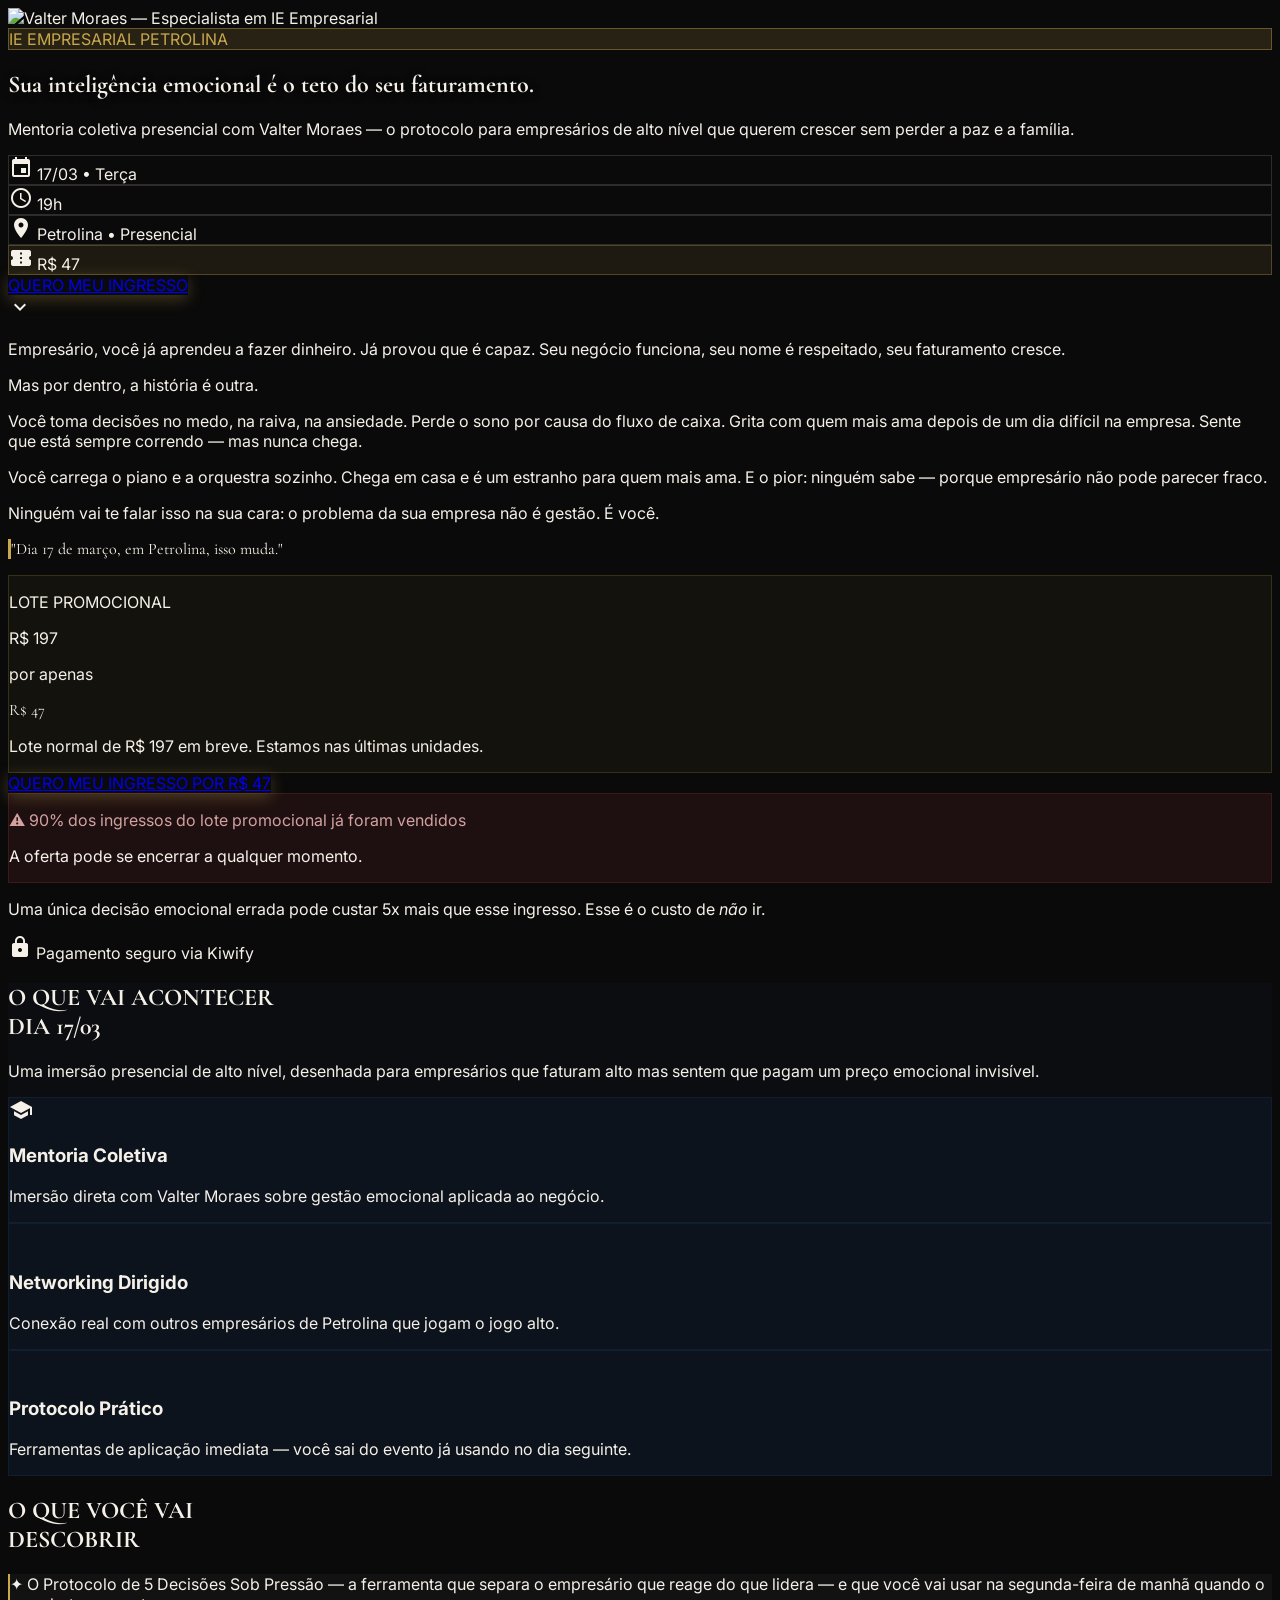
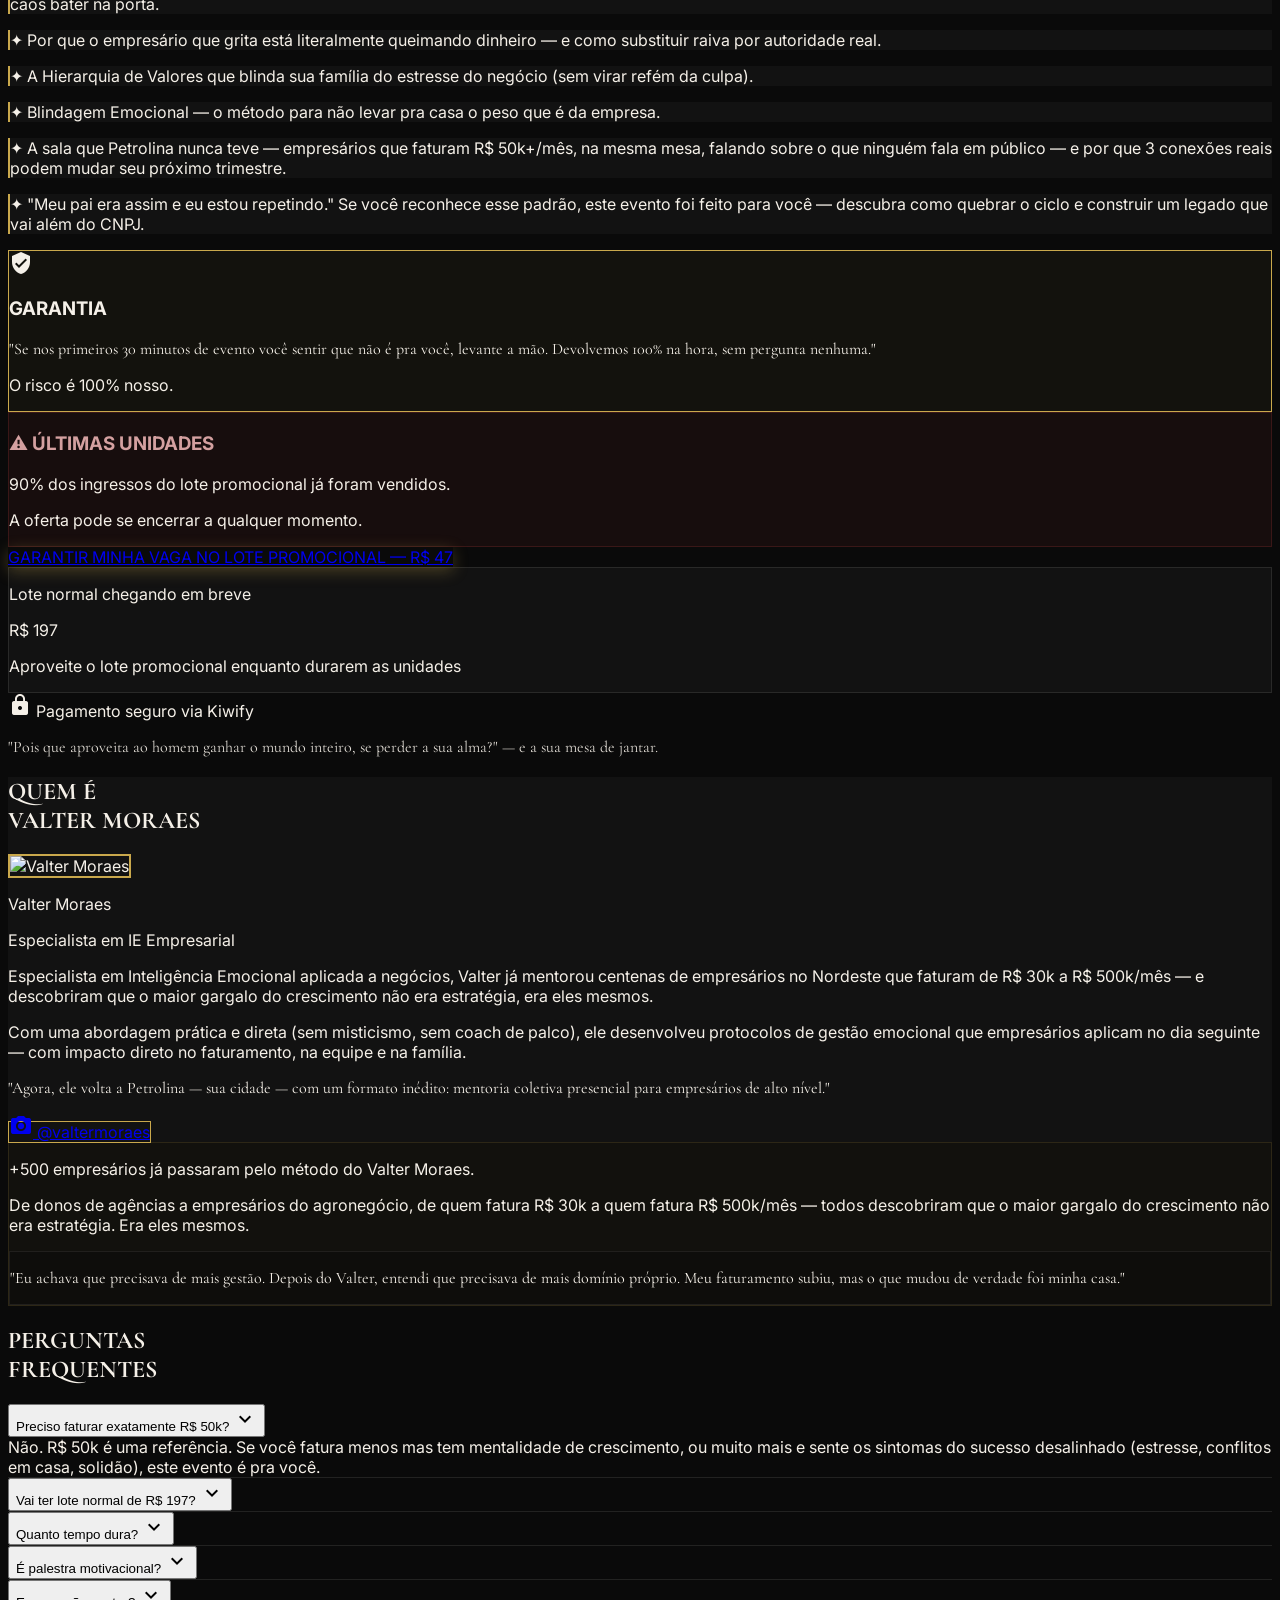
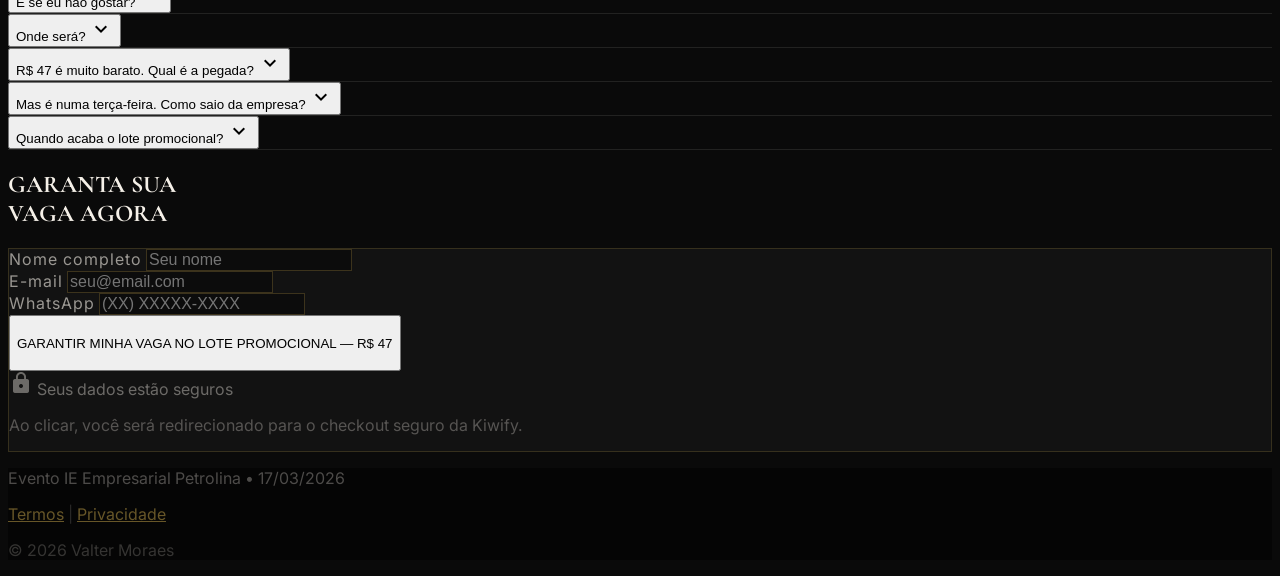
==== index.html @ d47de028 "start1" ====
<!DOCTYPE html>
<html lang="pt-BR" class="scroll-smooth">

<head>
    <meta charset="UTF-8">
    <meta name="viewport" content="width=device-width, initial-scale=1.0">
    <title>IE Empresarial Petrolina | Valter Moraes — 17/03</title>
    <meta name="description"
        content="Sua inteligência emocional é o teto do seu faturamento. Evento presencial para empresários em Petrolina. 17 de março. Apenas R$ 47.">

    <!-- OG Tags -->
    <meta property="og:title" content="IE Empresarial Petrolina | Valter Moraes">
    <meta property="og:description"
        content="Sua inteligência emocional é o teto do seu faturamento. 17/03 em Petrolina. R$ 47.">
    <meta property="og:type" content="website">

    <!-- Preload Fonts -->
    <link rel="preconnect" href="https://fonts.googleapis.com">
    <link rel="preconnect" href="https://fonts.gstatic.com" crossorigin>
    <link
        href="https://fonts.googleapis.com/css2?family=Cormorant+Garamond:ital,wght@0,400;0,600;0,700;1,400;1,500&family=Inter:wght@300;400;500;600;700&display=swap"
        rel="stylesheet">
    <link href="https://fonts.googleapis.com/icon?family=Material+Icons" rel="stylesheet">

    <!-- Tailwind CSS CDN -->
    <script src="https://cdn.tailwindcss.com"></script>
    <script>
        tailwind.config = {
            theme: {
                extend: {
                    colors: {
                        bg: '#0A0A0A',
                        'bg-deep': '#050505',
                        text: '#F5F0E8',
                        gold: '#C9A84C',
                        'gold-dark': '#a68735',
                        blue: '#1A3A5C',
                        red: '#8B2E2E',
                    },
                    fontFamily: {
                        sans: ['Inter', 'sans-serif'],
                        serif: ['Cormorant Garamond', 'serif'],
                    },
                    maxWidth: {
                        'mobile': '420px',
                        'content': '720px',
                    }
                }
            }
        }
    </script>

    <style>
        * {
            box-sizing: border-box;
        }

        body {
            font-family: 'Inter', sans-serif;
            background-color: #0A0A0A;
            color: #F5F0E8;
            -webkit-font-smoothing: antialiased;
        }

        .font-serif {
            font-family: 'Cormorant Garamond', serif;
        }

        /* Hero overlay */
        .hero-overlay {
            background: linear-gradient(to top, #0A0A0A 5%, rgba(10, 10, 10, 0.7) 50%, rgba(10, 10, 10, 0.3) 100%);
        }

        /* Fade-in animation */
        @keyframes fadeInUp {
            from {
                opacity: 0;
                transform: translateY(20px);
            }

            to {
                opacity: 1;
                transform: translateY(0);
            }
        }

        .animate-fade-in-up {
            animation: fadeInUp 0.8s ease-out both;
        }

        .animate-fade-in-up-delay {
            animation: fadeInUp 0.8s ease-out 0.3s both;
        }

        /* Scroll indicator bounce */
        @keyframes gentleBounce {

            0%,
            100% {
                transform: translateY(0) translateX(-50%);
            }

            50% {
                transform: translateY(8px) translateX(-50%);
            }
        }

        .scroll-indicator {
            animation: gentleBounce 2s ease-in-out infinite;
        }

        /* FAQ answer transition */
        .faq-answer {
            max-height: 0;
            overflow: hidden;
            opacity: 0;
            transition: max-height 0.35s ease, opacity 0.25s ease;
        }

        .faq-answer.open {
            opacity: 1;
        }

        /* Intersection Observer fade-in */
        .reveal {
            opacity: 0;
            transform: translateY(16px);
            transition: opacity 0.6s ease, transform 0.6s ease;
        }

        .reveal.visible {
            opacity: 1;
            transform: translateY(0);
        }

        /* Pulse subtle for CTA */
        @keyframes subtlePulse {

            0%,
            100% {
                box-shadow: 0 4px 16px rgba(201, 168, 76, 0.3);
            }

            50% {
                box-shadow: 0 4px 24px rgba(201, 168, 76, 0.5);
            }
        }

        .pulse-cta {
            animation: subtlePulse 2.5s ease-in-out infinite;
        }
    </style>

    <!-- META PIXEL -->
    <script>
      !function(f,b,e,v,n,t,s)
      {if(f.fbq)return;n=f.fbq=function(){n.callMethod?
      n.callMethod.apply(n,arguments):n.queue.push(arguments)};
      if(!f._fbq)f._fbq=n;n.push=n;n.loaded=!0;n.version='2.0';
      n.queue=[];t=b.createElement(e);t.async=!0;
      t.src=v;s=b.getElementsByTagName(e)[0];
      s.parentNode.insertBefore(t,s)}(window, document,'script',
      'https://connect.facebook.net/en_US/fbevents.js');
      fbq('init', '1905842826533412');
      fbq('track', 'PageView');
    </script>
    <noscript>
      <img height="1" width="1" style="display:none" 
           src="https://www.facebook.com/tr?id=1905842826533412&ev=PageView&noscript=1"/>
    </noscript>
</head>

<body class="antialiased">

    <!-- ============================================= -->
    <!-- SEÇÃO 1 — HERO                                -->
    <!-- ============================================= -->
    <section class="relative h-screen min-h-[640px] flex flex-col justify-end overflow-hidden">
        <!-- Background Image -->
        <div class="absolute inset-0 z-0">
            <img src="assets/valter.JPEG"
                alt="Valter Moraes — Especialista em IE Empresarial" class="w-full h-full object-cover object-top"
                loading="eager">
            <div class="absolute inset-0 hero-overlay"></div>
        </div>

        <!-- Content -->
        <div class="relative z-10 px-5 md:px-6 pb-10 max-w-content mx-auto w-full">
            <!-- Event Name Badge -->
            <div class="inline-flex items-center gap-2 mb-4 px-3 py-1.5 rounded-md text-xs font-bold tracking-[0.2em] uppercase animate-fade-in-up"
                style="background: rgba(201, 168, 76, 0.15); border: 1px solid rgba(201, 168, 76, 0.4); color: #C9A84C;">
                IE EMPRESARIAL PETROLINA
            </div>

            <!-- Main Headline -->
            <h1 class="font-serif text-[26px] md:text-[38px] lg:text-[46px] font-bold leading-[1.12] mb-4 text-white animate-fade-in-up"
                style="text-shadow: 0 2px 8px rgba(0,0,0,0.6);">
                Sua inteligência emocional é o teto do seu faturamento.
            </h1>

            <!-- Sub-headline: O que é + promessa -->
            <p class="text-gold/90 font-sans text-[15px] md:text-base leading-relaxed mb-6 animate-fade-in-up max-w-lg">
                Mentoria coletiva presencial com Valter Moraes — o protocolo para empresários de alto nível que querem crescer sem perder a paz e a família.
            </p>

            <!-- Event Details -->
            <div class="flex flex-wrap items-center gap-3 mb-8 animate-fade-in-up-delay">
                <div class="inline-flex items-center gap-1.5 px-3 py-1.5 rounded-lg text-sm text-text/90"
                    style="background: rgba(10, 10, 10, 0.5); border: 1px solid rgba(245, 240, 232, 0.15);">
                    <span class="material-icons text-gold text-[16px]">event</span>
                    17/03 • Terça
                </div>
                <div class="inline-flex items-center gap-1.5 px-3 py-1.5 rounded-lg text-sm text-text/90"
                    style="background: rgba(10, 10, 10, 0.5); border: 1px solid rgba(245, 240, 232, 0.15);">
                    <span class="material-icons text-gold text-[16px]">schedule</span>
                    19h
                </div>
                <div class="inline-flex items-center gap-1.5 px-3 py-1.5 rounded-lg text-sm text-text/90"
                    style="background: rgba(10, 10, 10, 0.5); border: 1px solid rgba(245, 240, 232, 0.15);">
                    <span class="material-icons text-gold text-[16px]">location_on</span>
                    Petrolina • Presencial
                </div>
                <div class="inline-flex items-center gap-1.5 px-3 py-1.5 rounded-lg text-sm font-bold text-gold"
                    style="background: rgba(201, 168, 76, 0.1); border: 1px solid rgba(201, 168, 76, 0.3);">
                    <span class="material-icons text-[16px]">confirmation_number</span>
                    R$ 47
                </div>
            </div>

            <!-- CTA -->
            <a href="#inscricao"
                class="block w-full bg-gold hover:bg-gold-dark text-bg font-bold text-base py-4 rounded-lg text-center transition-all duration-300 shadow-lg animate-fade-in-up-delay"
                style="min-height: 56px; box-shadow: 0 4px 16px rgba(201, 168, 76, 0.3);">
                QUERO MEU INGRESSO
            </a>
        </div>

        <!-- Scroll Indicator -->
        <div class="absolute bottom-3 left-1/2 scroll-indicator opacity-50 z-10">
            <span class="material-icons text-gold text-3xl">expand_more</span>
        </div>
    </section>


    <!-- ============================================= -->
    <!-- SEÇÃO 2 — TEXTO DE APOIO                      -->
    <!-- ============================================= -->
    <section class="py-16 md:py-20 px-5 md:px-6">
        <div class="max-w-content mx-auto space-y-6 reveal">

            <p class="text-base md:text-lg leading-[1.7] text-text/90">
                Empresário, você já aprendeu a fazer dinheiro. Já provou que é capaz. Seu negócio funciona, seu nome é
                respeitado, seu faturamento cresce.
            </p>

            <p class="text-base md:text-lg leading-[1.7] text-text/90">
                Mas por dentro, a história é outra.
            </p>

            <p class="text-base md:text-lg leading-[1.7] text-text/90">
                Você toma decisões no <span class="text-gold font-semibold">medo</span>, na <span
                    class="text-gold font-semibold">raiva</span>, na <span
                    class="text-gold font-semibold">ansiedade</span>. Perde o sono por causa do <span
                    class="text-gold font-semibold">fluxo de caixa</span>. Grita com quem mais ama depois de um dia
                difícil na empresa. Sente que está sempre correndo — mas nunca chega.
            </p>

            <p class="text-base md:text-lg leading-[1.7] text-text/90">
                Você carrega o piano e a orquestra sozinho. Chega em casa e é um estranho para quem mais ama. E o
                pior: ninguém sabe — porque empresário não pode parecer fraco.
            </p>

            <p class="text-base md:text-lg leading-[1.7] text-text/90 font-semibold">
                Ninguém vai te falar isso na sua cara: o problema da sua empresa não é gestão. <span class="text-gold">É você.</span>
            </p>

            <!-- Blockquote -->
            <div class="my-10 py-4 pl-5" style="border-left: 3px solid #C9A84C;">
                <p class="font-serif text-xl md:text-2xl italic text-white leading-snug">
                    "Dia 17 de março, em Petrolina, isso muda."
                </p>
            </div>

        </div>
    </section>


    <!-- ============================================= -->
    <!-- SEÇÃO 3 — CTA 1 + ALAVANCAGEM DE PREÇO        -->
    <!-- ============================================= -->
    <section class="py-16 px-5 md:px-6">
        <div class="max-w-mobile mx-auto reveal">

            <!-- Price Card -->
            <div class="rounded-xl p-6 md:p-8 text-center mb-6"
                style="background: rgba(201, 168, 76, 0.05); border: 1px solid rgba(201, 168, 76, 0.2);">
                <p class="text-xs text-gold/80 uppercase tracking-widest mb-2">LOTE PROMOCIONAL</p>
                <p class="text-[#666] line-through text-lg mb-1">R$ 197</p>
                <p class="text-sm text-text/60 mb-2">por apenas</p>
                <p class="text-4xl font-bold text-gold font-serif">R$ 47</p>
                <p class="text-xs text-text/50 mt-3 px-4">Lote normal de R$ 197 em breve. Estamos nas últimas unidades.</p>
            </div>

            <!-- CTA Button -->
            <a href="#inscricao"
                class="block w-full bg-gold hover:bg-gold-dark text-bg font-bold text-base py-4 rounded-lg text-center transition-all duration-300 mb-4"
                style="min-height: 56px; box-shadow: 0 4px 16px rgba(201, 168, 76, 0.3);">
                QUERO MEU INGRESSO POR R$ 47
            </a>

            <!-- Urgency -->
            <div class="rounded-lg p-4 text-center mb-6"
                style="background: rgba(139, 46, 46, 0.15); border: 1px solid rgba(139, 46, 46, 0.3);">
                <p class="text-sm font-semibold" style="color: #D4A0A0;">⚠️ 90% dos ingressos do lote promocional já foram vendidos</p>
                <p class="text-xs text-text/60 mt-1">A oferta pode se encerrar a qualquer momento.</p>
            </div>

            <!-- Leverage text -->
            <p class="text-center text-sm text-text/50 mb-6">
                Uma única decisão emocional errada pode custar 5x mais que esse ingresso. Esse é o custo de <em>não</em>
                ir.
            </p>

            <!-- Security -->
            <div class="flex items-center justify-center gap-2 text-xs text-text/40">
                <span class="material-icons text-[14px]">lock</span>
                Pagamento seguro via Kiwify
            </div>
        </div>
    </section>


    <!-- ============================================= -->
    <!-- SEÇÃO 4 — PROMESSA DO EVENTO                  -->
    <!-- ============================================= -->
    <section class="py-16 md:py-20 px-5 md:px-6" style="background: rgba(26, 58, 92, 0.08);">
        <div class="max-w-content mx-auto reveal">

            <h2 class="font-serif text-2xl md:text-3xl text-gold text-center mb-4">
                O QUE VAI ACONTECER<br>DIA 17/03
            </h2>

            <p class="text-center text-text/70 text-base mb-10 max-w-md mx-auto">
                Uma imersão presencial de alto nível, desenhada para empresários que faturam alto mas sentem que pagam
                um preço emocional invisível.
            </p>

            <div class="flex flex-col gap-3">
                <!-- Card 1 -->
                <div class="p-5 rounded-xl flex items-start gap-4"
                    style="background: rgba(26, 58, 92, 0.15); border: 1px solid rgba(26, 58, 92, 0.3);">
                    <span class="material-icons text-gold text-2xl mt-0.5">school</span>
                    <div>
                        <h3 class="font-bold text-base text-white mb-1">Mentoria Coletiva</h3>
                        <p class="text-sm text-text/60">Imersão direta com Valter Moraes sobre gestão emocional aplicada
                            ao negócio.</p>
                    </div>
                </div>

                <!-- Card 2 -->
                <div class="p-5 rounded-xl flex items-start gap-4"
                    style="background: rgba(26, 58, 92, 0.15); border: 1px solid rgba(26, 58, 92, 0.3);">
                    <span class="material-icons text-gold text-2xl mt-0.5">handshake</span>
                    <div>
                        <h3 class="font-bold text-base text-white mb-1">Networking Dirigido</h3>
                        <p class="text-sm text-text/60">Conexão real com outros empresários de Petrolina que jogam o
                            jogo alto.</p>
                    </div>
                </div>

                <!-- Card 3 -->
                <div class="p-5 rounded-xl flex items-start gap-4"
                    style="background: rgba(26, 58, 92, 0.15); border: 1px solid rgba(26, 58, 92, 0.3);">
                    <span class="material-icons text-gold text-2xl mt-0.5">shield</span>
                    <div>
                        <h3 class="font-bold text-base text-white mb-1">Protocolo Prático</h3>
                        <p class="text-sm text-text/60">Ferramentas de aplicação imediata — você sai do evento já usando
                            no dia seguinte.</p>
                    </div>
                </div>
            </div>
        </div>
    </section>


    <!-- ============================================= -->
    <!-- SEÇÃO 5 — BULLET POINTS                       -->
    <!-- ============================================= -->
    <section class="py-16 md:py-20 px-5 md:px-6">
        <div class="max-w-content mx-auto reveal">

            <h2 class="font-serif text-2xl md:text-3xl text-gold text-center mb-10">
                O QUE VOCÊ VAI<br>DESCOBRIR
            </h2>

            <div class="space-y-4 max-w-md mx-auto">
                <div class="p-4 pl-5 rounded-r-lg"
                    style="background: rgba(245, 240, 232, 0.03); border-left: 2px solid #C9A84C;">
                    <p class="text-[15px] text-text/80 leading-relaxed">
                        <span class="text-gold">✦</span> <span class="text-text font-bold">O Protocolo de 5
                            Decisões Sob Pressão</span> — a ferramenta que separa o empresário que reage do que lidera — e que você vai usar na segunda-feira de manhã quando o caos bater na porta.
                    </p>
                </div>

                <div class="p-4 pl-5 rounded-r-lg"
                    style="background: rgba(245, 240, 232, 0.03); border-left: 2px solid #C9A84C;">
                    <p class="text-[15px] text-text/80 leading-relaxed">
                        <span class="text-gold">✦</span> <span class="text-text font-bold">Por que o empresário que
                            grita</span> está literalmente queimando dinheiro — e como substituir raiva por autoridade
                        real.
                    </p>
                </div>

                <div class="p-4 pl-5 rounded-r-lg"
                    style="background: rgba(245, 240, 232, 0.03); border-left: 2px solid #C9A84C;">
                    <p class="text-[15px] text-text/80 leading-relaxed">
                        <span class="text-gold">✦</span> <span class="text-text font-bold">A Hierarquia de
                            Valores</span> que blinda sua família do estresse do negócio (sem virar refém da culpa).
                    </p>
                </div>

                <div class="p-4 pl-5 rounded-r-lg"
                    style="background: rgba(245, 240, 232, 0.03); border-left: 2px solid #C9A84C;">
                    <p class="text-[15px] text-text/80 leading-relaxed">
                        <span class="text-gold">✦</span> <span class="text-text font-bold">Blindagem Emocional</span> —
                        o método para não levar pra casa o peso que é da empresa.
                    </p>
                </div>

                <div class="p-4 pl-5 rounded-r-lg"
                    style="background: rgba(245, 240, 232, 0.03); border-left: 2px solid #C9A84C;">
                    <p class="text-[15px] text-text/80 leading-relaxed">
                        <span class="text-gold">✦</span> <span class="text-text font-bold">A sala que Petrolina nunca teve</span> —
                        empresários que faturam R$ 50k+/mês, na mesma mesa, falando sobre o que ninguém fala em público — e por que 3 conexões reais podem mudar seu próximo trimestre.
                    </p>
                </div>

                <div class="p-4 pl-5 rounded-r-lg"
                    style="background: rgba(245, 240, 232, 0.03); border-left: 2px solid #C9A84C;">
                    <p class="text-[15px] text-text/80 leading-relaxed">
                        <span class="text-gold">✦</span> <span class="text-text font-bold">"Meu pai era assim e eu estou repetindo."</span>
                        Se você reconhece esse padrão, este evento foi feito para você — descubra como quebrar o ciclo e construir um legado que vai além do CNPJ.
                    </p>
                </div>
            </div>
        </div>
    </section>


    <!-- ============================================= -->
    <!-- SEÇÃO 6 — GARANTIA + ESCASSEZ                 -->
    <!-- ============================================= -->
    <section class="py-12 md:py-16 px-5 md:px-6">
        <div class="max-w-mobile mx-auto grid gap-6 reveal">

            <!-- Garantia -->
            <div class="rounded-xl p-6 text-center"
                style="background: rgba(201, 168, 76, 0.05); border: 1px solid #C9A84C;">
                <div class="flex justify-center mb-3">
                    <span class="material-icons text-gold text-4xl">verified_user</span>
                </div>
                <h3 class="text-gold text-xs tracking-[2px] uppercase font-bold mb-3">GARANTIA</h3>
                <p class="font-serif text-lg text-white italic leading-relaxed">
                    "Se nos primeiros 30 minutos de evento você sentir que não é pra você, levante a mão. Devolvemos
                    100% na hora, sem pergunta nenhuma."
                </p>
                <p class="text-sm text-text/60 mt-4 font-semibold">O risco é 100% nosso.</p>
            </div>

            <!-- Urgency -->
            <div class="rounded-xl p-6 text-center relative overflow-hidden"
                style="background: rgba(139, 46, 46, 0.1); border: 1px solid rgba(139, 46, 46, 0.3);">
                <h3 class="text-[22px] font-bold mb-2" style="color: #D4A0A0;">⚠️ ÚLTIMAS UNIDADES</h3>
                <p class="text-sm text-text/60">90% dos ingressos do lote promocional já foram vendidos.</p>
                <p class="text-sm text-text/60 font-bold mt-2">A oferta pode se encerrar a qualquer momento.</p>
            </div>
        </div>
    </section>


    <!-- ============================================= -->
    <!-- SEÇÃO 7 — CTA 2 + OFERTA CASAL                -->
    <!-- ============================================= -->
    <section class="py-12 md:py-16 px-5 md:px-6">
        <div class="max-w-mobile mx-auto reveal">

            <!-- CTA -->
            <a href="#inscricao"
                class="block w-full bg-gold hover:bg-gold-dark text-bg font-bold text-base py-4 rounded-lg text-center transition-all duration-300 mb-8"
                style="min-height: 56px; box-shadow: 0 4px 16px rgba(201, 168, 76, 0.3);">
                GARANTIR MINHA VAGA NO LOTE PROMOCIONAL — R$ 47
            </a>

            <!-- Next Batch Preview -->
            <div class="rounded-xl p-5 text-center"
                style="background: rgba(245, 240, 232, 0.03); border: 1px solid rgba(245, 240, 232, 0.1);">
                <p class="text-sm text-text/60 mb-2">Lote normal chegando em breve</p>
                <p class="text-2xl font-bold text-text/40 line-through">R$ 197</p>
                <p class="text-xs text-text/30 mt-2">Aproveite o lote promocional enquanto durarem as unidades</p>
            </div>

            <!-- Security -->
            <div class="flex items-center justify-center gap-2 text-xs text-text/40 mt-6">
                <span class="material-icons text-[14px]">lock</span>
                Pagamento seguro via Kiwify
            </div>
        </div>
    </section>


    <!-- ============================================= -->
    <!-- SEÇÃO 8 — FRASE PERSUASIVA (QUEBRA VISUAL)    -->
    <!-- ============================================= -->
    <section class="py-20 md:py-24 px-5 md:px-6 text-center">
        <!-- Linha decorativa -->
        <div class="w-10 h-[1px] mx-auto mb-10" style="background: rgba(201, 168, 76, 0.4);"></div>

        <p class="font-serif italic text-[20px] md:text-[24px] text-gold leading-snug max-w-lg mx-auto"
            style="opacity: 0.9;">
            "Pois que aproveita ao homem ganhar o mundo inteiro, se perder a sua alma?" — e a sua mesa de jantar.
        </p>

        <!-- Linha decorativa -->
        <div class="w-10 h-[1px] mx-auto mt-10" style="background: rgba(201, 168, 76, 0.4);"></div>
    </section>


    <!-- ============================================= -->
    <!-- SEÇÃO 9 — BIO DO EXPERT                       -->
    <!-- ============================================= -->
    <section class="py-16 md:py-20 px-5 md:px-6" style="background: rgba(245, 240, 232, 0.03);">
        <div class="max-w-content mx-auto reveal">

            <h2 class="font-serif text-2xl md:text-3xl text-gold text-center mb-10">
                QUEM É<br>VALTER MORAES
            </h2>

            <!-- Photo + Name Header -->
            <div class="flex items-center gap-4 mb-6">
                <img src="assets/valter.JPEG"
                    alt="Valter Moraes" class="w-[120px] h-[120px] rounded-full object-cover shrink-0"
                    style="border: 2px solid #C9A84C;" loading="lazy">
                <div>
                    <p class="text-xl font-bold text-text">Valter Moraes</p>
                    <p class="text-sm text-gold uppercase tracking-wider">Especialista em IE Empresarial</p>
                </div>
            </div>

            <!-- Bio text -->
            <div class="space-y-4 text-text/70 text-base leading-relaxed">
                <p>
                    Especialista em Inteligência Emocional aplicada a negócios, Valter já mentorou centenas de
                    empresários no Nordeste que faturam de R$ 30k a R$ 500k/mês — e descobriram que o maior gargalo do
                    crescimento não era estratégia, era eles mesmos.
                </p>
                <p>
                    Com uma abordagem prática e direta (sem misticismo, sem coach de palco), ele desenvolveu protocolos
                    de gestão emocional que empresários aplicam no dia seguinte — com impacto direto no faturamento, na
                    equipe e na família.
                </p>

                <p class="font-serif italic text-text/80 text-lg pt-2">
                    "Agora, ele volta a Petrolina — sua cidade — com um formato inédito: mentoria coletiva presencial
                    para empresários de alto nível."
                </p>
            </div>

            <!-- Instagram -->
            <a href="https://instagram.com/valtermoraes" target="_blank" rel="noopener noreferrer"
                class="inline-flex items-center gap-2 mt-8 px-6 py-3 rounded-lg text-sm text-gold hover:bg-gold/10 transition-colors"
                style="border: 1px solid #C9A84C;">
                <span class="material-icons text-sm">photo_camera</span> @valtermoraes
            </a>
        </div>
    </section>


    <!-- ============================================= -->
    <!-- SEÇÃO 10 — PROVA SOCIAL                       -->
    <!-- ============================================= -->
    <section class="py-12 md:py-16 px-5 md:px-6">
        <div class="max-w-content mx-auto reveal">
            <div class="rounded-xl p-6 md:p-8 text-center"
                style="background: rgba(201, 168, 76, 0.04); border: 1px solid rgba(201, 168, 76, 0.15);">

                <p class="text-gold font-bold text-lg md:text-xl mb-4">
                    +500 empresários já passaram pelo método do Valter Moraes.
                </p>

                <p class="text-text/60 text-sm mb-6 max-w-md mx-auto">
                    De donos de agências a empresários do agronegócio, de quem fatura R$ 30k a quem fatura R$ 500k/mês
                    — todos descobriram que o maior gargalo do crescimento não era estratégia. Era eles mesmos.
                </p>

                <div class="py-4 px-5 rounded-lg mx-auto max-w-sm"
                    style="background: rgba(10, 10, 10, 0.5); border: 1px solid rgba(245, 240, 232, 0.08);">
                    <p class="font-serif italic text-text/80 text-base leading-relaxed">
                        "Eu achava que precisava de mais gestão. Depois do Valter, entendi que precisava de mais domínio
                        próprio. Meu faturamento subiu, mas o que mudou de verdade foi minha casa."
                    </p>
                </div>
            </div>
        </div>
    </section>


    <!-- ============================================= -->
    <!-- SEÇÃO 11 — FAQ (ACCORDION)                    -->
    <!-- ============================================= -->
    <section class="py-16 md:py-20 px-5 md:px-6">
        <div class="max-w-content mx-auto">

            <h2 class="font-serif text-2xl md:text-3xl text-gold text-center mb-10">
                PERGUNTAS<br>FREQUENTES
            </h2>

            <div class="max-w-md mx-auto" id="faq-container">

                <!-- FAQ 1 (aberto por padrão) -->
                <div class="faq-item" style="border-bottom: 1px solid rgba(245, 240, 232, 0.1);">
                    <button class="w-full py-4 flex justify-between items-center text-left focus:outline-none group"
                        aria-expanded="true">
                        <span class="font-semibold text-base text-text group-hover:text-gold transition-colors">Preciso
                            faturar exatamente R$ 50k?</span>
                        <span
                            class="material-icons text-gold transition-transform duration-300 rotate-180">expand_more</span>
                    </button>
                    <div class="faq-answer open" style="max-height: 200px; opacity: 1;">
                        <div class="pb-4 text-[15px] text-text/70 leading-relaxed">
                            Não. R$ 50k é uma referência. Se você fatura menos mas tem mentalidade de crescimento, ou
                            muito mais e sente os sintomas do sucesso desalinhado (estresse, conflitos em casa,
                            solidão), este evento é pra você.
                        </div>
                    </div>
                </div>

                <!-- FAQ 2 -->
                <div class="faq-item" style="border-bottom: 1px solid rgba(245, 240, 232, 0.1);">
                    <button class="w-full py-4 flex justify-between items-center text-left focus:outline-none group"
                        aria-expanded="false">
                        <span class="font-semibold text-base text-text group-hover:text-gold transition-colors">Vai ter lote normal de R$ 197?</span>
                        <span class="material-icons text-gold transition-transform duration-300">expand_more</span>
                    </button>
                    <div class="faq-answer">
                        <div class="pb-4 text-[15px] text-text/70 leading-relaxed">
                            Sim. Após o esgotamento do lote promocional de R$ 47, abriremos o lote normal por R$ 197. 
                            Não há previsão de data — depende da velocidade de vendas do lote atual.
                        </div>
                    </div>
                </div>

                <!-- FAQ 3 -->
                <div class="faq-item" style="border-bottom: 1px solid rgba(245, 240, 232, 0.1);">
                    <button class="w-full py-4 flex justify-between items-center text-left focus:outline-none group"
                        aria-expanded="false">
                        <span class="font-semibold text-base text-text group-hover:text-gold transition-colors">Quanto
                            tempo dura?</span>
                        <span class="material-icons text-gold transition-transform duration-300">expand_more</span>
                    </button>
                    <div class="faq-answer">
                        <div class="pb-4 text-[15px] text-text/70 leading-relaxed">
                            O evento principal tem duração de aproximadamente 3 horas, seguido de um momento de
                            networking livre. Horário exato será comunicado via WhatsApp aos inscritos.
                        </div>
                    </div>
                </div>

                <!-- FAQ 4 -->
                <div class="faq-item" style="border-bottom: 1px solid rgba(245, 240, 232, 0.1);">
                    <button class="w-full py-4 flex justify-between items-center text-left focus:outline-none group"
                        aria-expanded="false">
                        <span class="font-semibold text-base text-text group-hover:text-gold transition-colors">É
                            palestra motivacional?</span>
                        <span class="material-icons text-gold transition-transform duration-300">expand_more</span>
                    </button>
                    <div class="faq-answer">
                        <div class="pb-4 text-[15px] text-text/70 leading-relaxed">
                            Não. Zero "uhuuu". É mentoria coletiva com protocolo prático. Você sai com ferramentas para
                            aplicar no dia seguinte na sua empresa e na sua casa. Sem fórmula mágica, sem grito de
                            guerra.
                        </div>
                    </div>
                </div>

                <!-- FAQ 5 -->
                <div class="faq-item" style="border-bottom: 1px solid rgba(245, 240, 232, 0.1);">
                    <button class="w-full py-4 flex justify-between items-center text-left focus:outline-none group"
                        aria-expanded="false">
                        <span class="font-semibold text-base text-text group-hover:text-gold transition-colors">E se eu
                            não gostar?</span>
                        <span class="material-icons text-gold transition-transform duration-300">expand_more</span>
                    </button>
                    <div class="faq-answer">
                        <div class="pb-4 text-[15px] text-text/70 leading-relaxed">
                            Se nos primeiros 30 minutos você sentir que não é pra você, levante a mão. Devolvemos 100%
                            do valor na hora, sem burocracia. O risco é todo nosso.
                        </div>
                    </div>
                </div>

                <!-- FAQ 6 -->
                <div class="faq-item" style="border-bottom: 1px solid rgba(245, 240, 232, 0.1);">
                    <button class="w-full py-4 flex justify-between items-center text-left focus:outline-none group"
                        aria-expanded="false">
                        <span class="font-semibold text-base text-text group-hover:text-gold transition-colors">Onde
                            será?</span>
                        <span class="material-icons text-gold transition-transform duration-300">expand_more</span>
                    </button>
                    <div class="faq-answer">
                        <div class="pb-4 text-[15px] text-text/70 leading-relaxed">
                            Em Petrolina-PE. O endereço exato será enviado por WhatsApp para todos os inscritos 48h
                            antes do evento.
                        </div>
                    </div>
                </div>

                <!-- FAQ 7 -->
                <div class="faq-item" style="border-bottom: 1px solid rgba(245, 240, 232, 0.1);">
                    <button class="w-full py-4 flex justify-between items-center text-left focus:outline-none group"
                        aria-expanded="false">
                        <span class="font-semibold text-base text-text group-hover:text-gold transition-colors">R$ 47 é
                            muito barato. Qual é a pegada?</span>
                        <span class="material-icons text-gold transition-transform duration-300">expand_more</span>
                    </button>
                    <div class="faq-answer">
                        <div class="pb-4 text-[15px] text-text/70 leading-relaxed">
                            O valor é uma taxa de compromisso, não de lucro. Queremos apenas quem realmente vai
                            comparecer. O evento poderia custar R$ 497 (e vai custar no futuro).
                        </div>
                    </div>
                </div>

                <!-- FAQ 8 — Terça-feira -->
                <div class="faq-item" style="border-bottom: 1px solid rgba(245, 240, 232, 0.1);">
                    <button class="w-full py-4 flex justify-between items-center text-left focus:outline-none group"
                        aria-expanded="false">
                        <span class="font-semibold text-base text-text group-hover:text-gold transition-colors">Mas é
                            numa terça-feira. Como saio da empresa?</span>
                        <span class="material-icons text-gold transition-transform duration-300">expand_more</span>
                    </button>
                    <div class="faq-answer">
                        <div class="pb-4 text-[15px] text-text/70 leading-relaxed">
                            Esse é exatamente o ponto. Se você não consegue sair da empresa por 4 horas sem que tudo
                            desmorone, o problema é maior do que você imagina — e esse evento foi feito para resolver
                            isso. O horário será pensado para não comprometer o dia inteiro.
                        </div>
                    </div>
                </div>

                <!-- FAQ 9 -->
                <div class="faq-item" style="border-bottom: 1px solid rgba(245, 240, 232, 0.1);">
                    <button class="w-full py-4 flex justify-between items-center text-left focus:outline-none group"
                        aria-expanded="false">
                        <span class="font-semibold text-base text-text group-hover:text-gold transition-colors">Quando
                            acaba o lote promocional?</span>
                        <span class="material-icons text-gold transition-transform duration-300">expand_more</span>
                    </button>
                    <div class="faq-answer">
                        <div class="pb-4 text-[15px] text-text/70 leading-relaxed">
                            O lote promocional de R$ 47 está com 90% das unidades vendidas. Não temos data definida 
                            para encerramento — pode acontecer a qualquer momento quando atingirmos a capacidade.
                        </div>
                    </div>
                </div>

            </div>
        </div>
    </section>


    <!-- ============================================= -->
    <!-- SEÇÃO 11 — FORMULÁRIO PRÉ-CHECKOUT            -->
    <!-- ============================================= -->
    <section id="inscricao" class="py-16 md:py-20 px-5 md:px-6">
        <div class="max-w-mobile mx-auto">

            <h2 class="font-serif text-2xl md:text-3xl text-gold text-center mb-8">
                GARANTA SUA<br>VAGA AGORA
            </h2>

            <!-- Form Card -->
            <div class="rounded-2xl p-6 md:p-8"
                style="background: rgba(245, 240, 232, 0.03); border: 1px solid rgba(201, 168, 76, 0.2);">

                <form id="registration-form" class="space-y-5" novalidate>

                    <!-- Nome -->
                    <div>
                        <label for="name" class="block text-[13px] uppercase tracking-wider mb-1.5"
                            style="color: rgba(245, 240, 232, 0.6); letter-spacing: 1px;">Nome completo</label>
                        <input type="text" id="name" name="name" required autocomplete="name"
                            class="w-full rounded-lg py-3.5 px-4 text-base text-text outline-none transition-all duration-200"
                            style="background: rgba(10, 10, 10, 0.8); border: 1px solid rgba(201, 168, 76, 0.25); font-size: 16px;"
                            placeholder="Seu nome">
                    </div>

                    <!-- E-mail -->
                    <div>
                        <label for="email" class="block text-[13px] uppercase tracking-wider mb-1.5"
                            style="color: rgba(245, 240, 232, 0.6); letter-spacing: 1px;">E-mail</label>
                        <input type="email" id="email" name="email" required autocomplete="email"
                            class="w-full rounded-lg py-3.5 px-4 text-base text-text outline-none transition-all duration-200"
                            style="background: rgba(10, 10, 10, 0.8); border: 1px solid rgba(201, 168, 76, 0.25); font-size: 16px;"
                            placeholder="seu@email.com">
                    </div>

                    <!-- WhatsApp -->
                    <div>
                        <label for="whatsapp" class="block text-[13px] uppercase tracking-wider mb-1.5"
                            style="color: rgba(245, 240, 232, 0.6); letter-spacing: 1px;">WhatsApp</label>
                        <input type="tel" id="whatsapp" name="whatsapp" required autocomplete="tel"
                            class="w-full rounded-lg py-3.5 px-4 text-base text-text outline-none transition-all duration-200"
                            style="background: rgba(10, 10, 10, 0.8); border: 1px solid rgba(201, 168, 76, 0.25); font-size: 16px;"
                            placeholder="(XX) XXXXX-XXXX">
                    </div>

                    <!-- Submit -->
                    <button type="submit" id="submit-btn"
                        class="w-full bg-gold hover:bg-gold-dark text-bg font-bold py-4 rounded-lg text-base uppercase tracking-wide transition-all duration-300 pulse-cta"
                        style="min-height: 56px;">
                        GARANTIR MINHA VAGA NO LOTE PROMOCIONAL — R$ 47
                    </button>

                    <!-- Security & Disclaimer -->
                    <div class="text-center space-y-2 pt-2">
                        <div class="flex items-center justify-center gap-1.5 text-xs"
                            style="color: rgba(245, 240, 232, 0.4);">
                            <span class="material-icons text-[13px]">lock</span> Seus dados estão seguros
                        </div>
                        <p class="text-[11px]" style="color: rgba(245, 240, 232, 0.3);">
                            Ao clicar, você será redirecionado para o checkout seguro da Kiwify.
                        </p>
                    </div>
                </form>
            </div>
        </div>
    </section>


    <!-- ============================================= -->
    <!-- SEÇÃO 12 — FOOTER MÍNIMO                      -->
    <!-- ============================================= -->
    <footer class="py-10 px-6 text-center" style="background: #050505;">
        <p class="text-xs mb-4" style="color: rgba(245, 240, 232, 0.3);">
            Evento IE Empresarial Petrolina &bull; 17/03/2026
        </p>
        <div class="flex justify-center gap-4 text-[11px] mb-4">
            <a href="#" class="hover:opacity-100 transition-opacity" style="color: rgba(201, 168, 76, 0.5);">Termos</a>
            <span style="color: rgba(245, 240, 232, 0.15);">|</span>
            <a href="#" class="hover:opacity-100 transition-opacity"
                style="color: rgba(201, 168, 76, 0.5);">Privacidade</a>
        </div>
        <p class="text-[11px]" style="color: rgba(245, 240, 232, 0.2);">
            © 2026 Valter Moraes
        </p>
    </footer>

    <script src="js/main.js"></script>
</body>

</html>
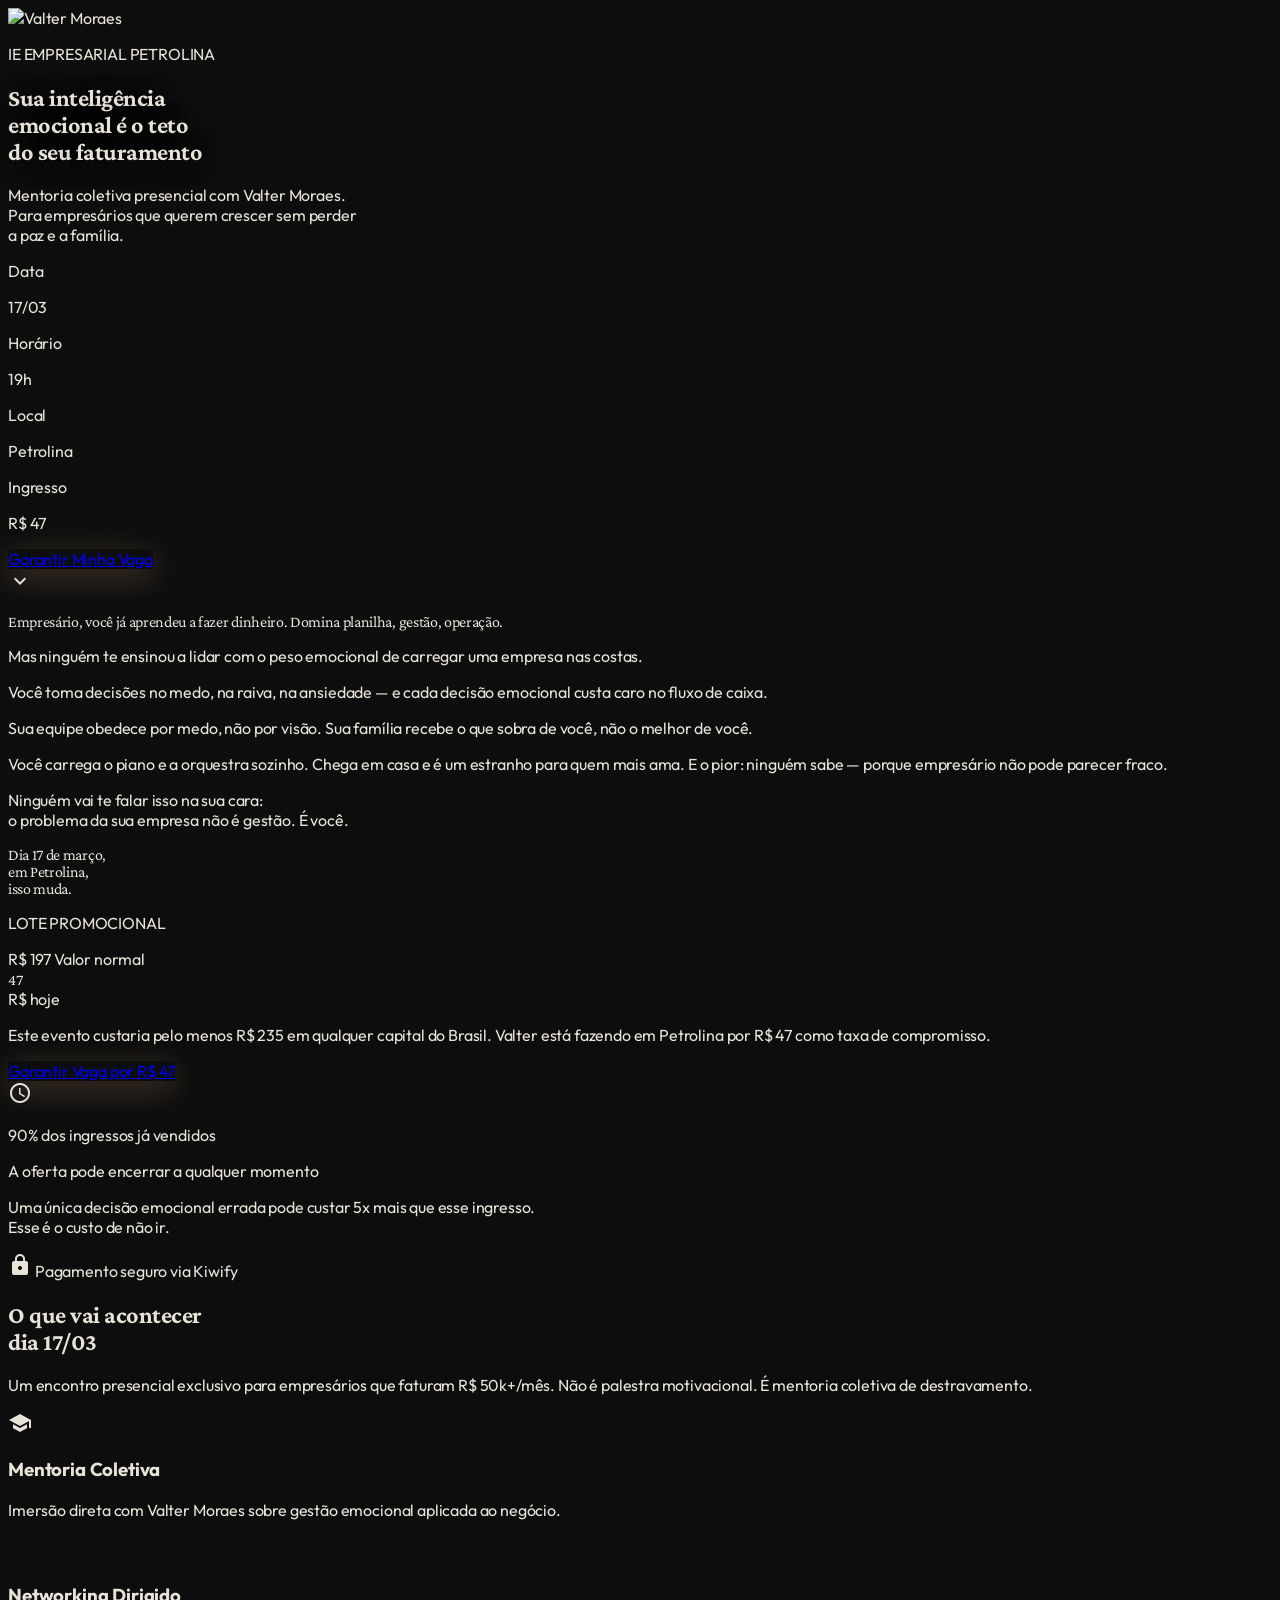
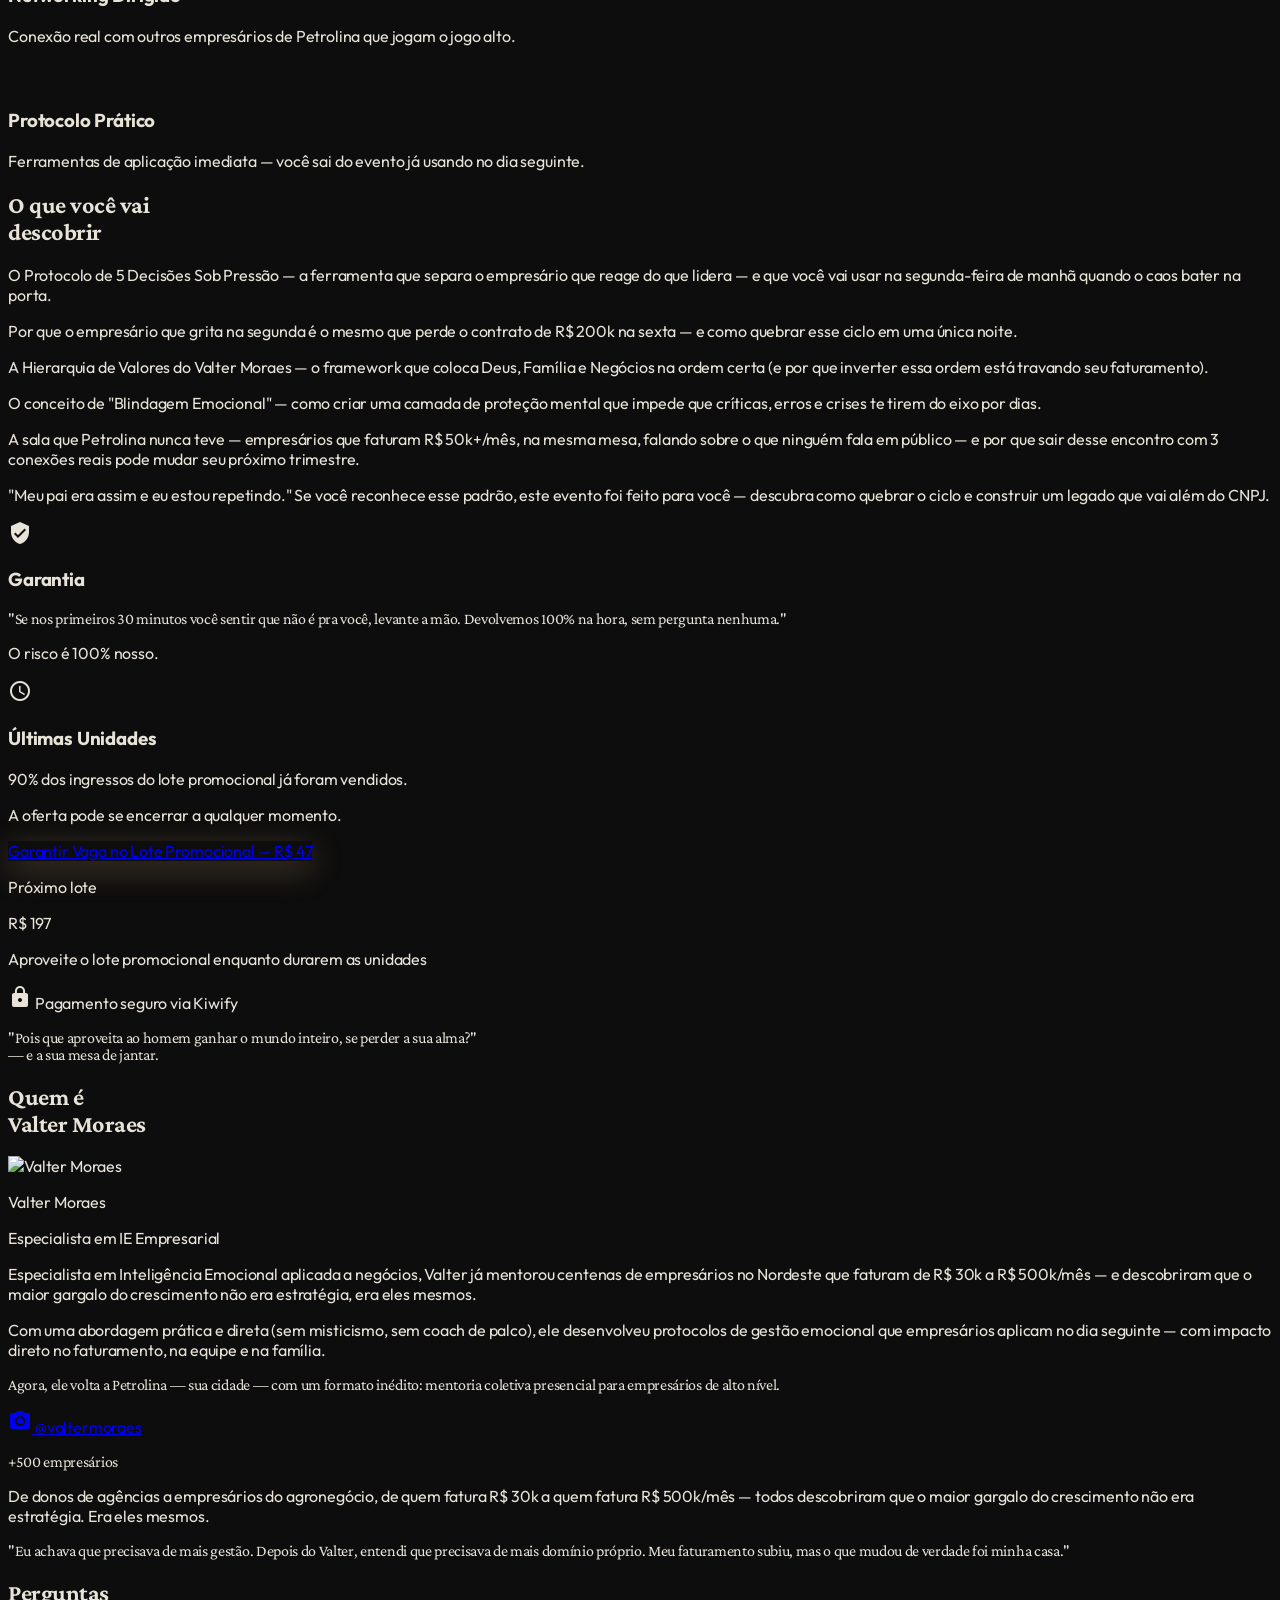
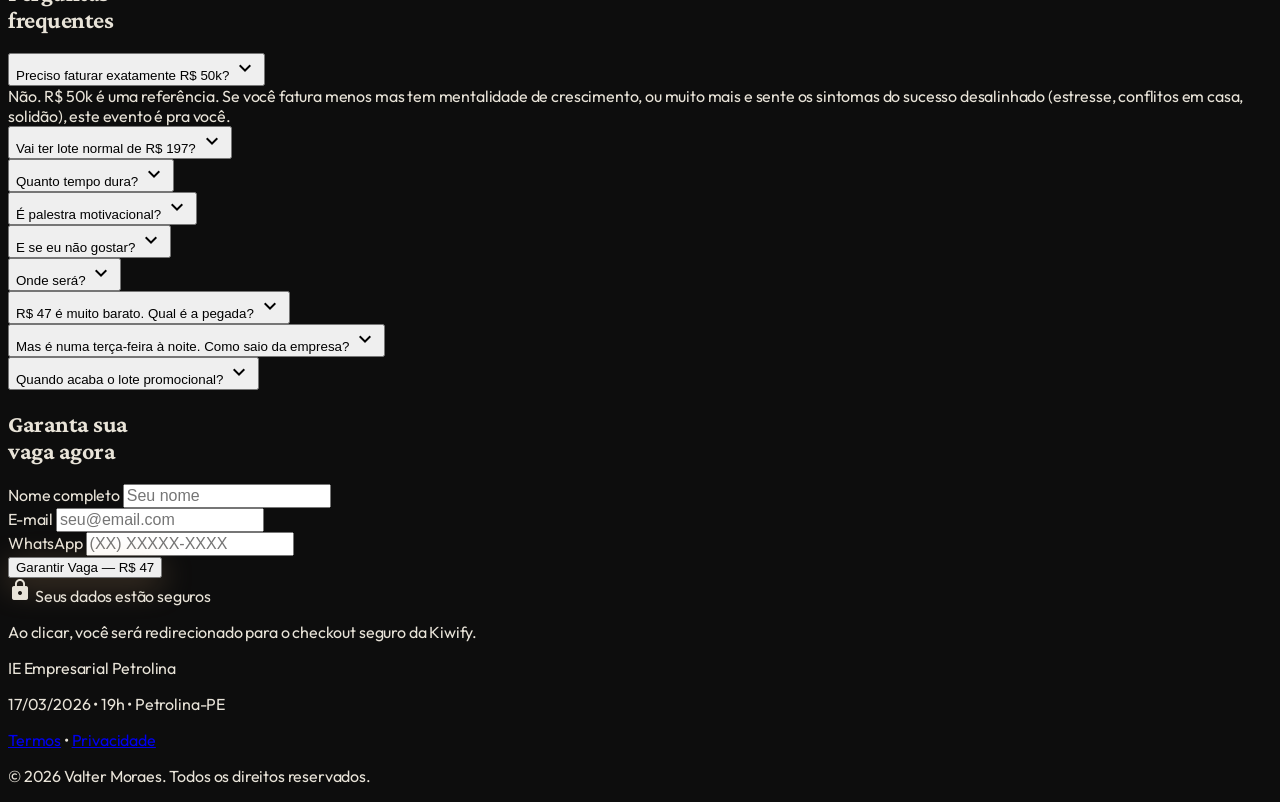
==== commit 099b68ce: "Cascade snapshot 2026-02-24T12:43:55.2780863Z" ====
--- a/index.html
+++ b/index.html
@@ -18,7 +18,7 @@
     <link rel="preconnect" href="https://fonts.googleapis.com">
     <link rel="preconnect" href="https://fonts.gstatic.com" crossorigin>
     <link
-        href="https://fonts.googleapis.com/css2?family=Cormorant+Garamond:ital,wght@0,400;0,600;0,700;1,400;1,500&family=Inter:wght@300;400;500;600;700&display=swap"
+        href="https://fonts.googleapis.com/css2?family=Crimson+Pro:ital,wght@0,400;0,600;0,700;0,900;1,400;1,600&family=Outfit:wght@300;400;500;600;700;800;900&display=swap"
         rel="stylesheet">
     <link href="https://fonts.googleapis.com/icon?family=Material+Icons" rel="stylesheet">
 
@@ -29,21 +29,24 @@
             theme: {
                 extend: {
                     colors: {
-                        bg: '#0A0A0A',
-                        'bg-deep': '#050505',
-                        text: '#F5F0E8',
-                        gold: '#C9A84C',
-                        'gold-dark': '#a68735',
-                        blue: '#1A3A5C',
-                        red: '#8B2E2E',
+                        bg: '#0D0D0D',
+                        'bg-deep': '#060606',
+                        'bg-card': '#151515',
+                        text: '#E8E3D8',
+                        'text-muted': '#9A9388',
+                        amber: '#D4A574',
+                        'amber-bright': '#E8B887',
+                        'amber-dark': '#B8895E',
+                        slate: '#2A3744',
+                        'slate-light': '#3D4A58',
                     },
                     fontFamily: {
-                        sans: ['Inter', 'sans-serif'],
-                        serif: ['Cormorant Garamond', 'serif'],
+                        sans: ['Outfit', 'sans-serif'],
+                        serif: ['Crimson Pro', 'serif'],
                     },
                     maxWidth: {
-                        'mobile': '420px',
-                        'content': '720px',
+                        'mobile': '440px',
+                        'content': '680px',
                     }
                 }
             }
@@ -56,19 +59,55 @@
         }
 
         body {
-            font-family: 'Inter', sans-serif;
-            background-color: #0A0A0A;
-            color: #F5F0E8;
+            font-family: 'Outfit', sans-serif;
+            background-color: #0D0D0D;
+            color: #E8E3D8;
             -webkit-font-smoothing: antialiased;
+            letter-spacing: -0.01em;
         }
 
         .font-serif {
-            font-family: 'Cormorant Garamond', serif;
-        }
-
-        /* Hero overlay */
+            font-family: 'Crimson Pro', serif;
+            letter-spacing: -0.02em;
+        }
+
+        /* Grain texture overlay */
+        body::before {
+            content: '';
+            position: fixed;
+            top: 0;
+            left: 0;
+            width: 100%;
+            height: 100%;
+            background-image: url("data:image/svg+xml,%3Csvg viewBox='0 0 400 400' xmlns='http://www.w3.org/2000/svg'%3E%3Cfilter id='noiseFilter'%3E%3CfeTurbulence type='fractalNoise' baseFrequency='0.9' numOctaves='4' stitchTiles='stitch'/%3E%3C/filter%3E%3Crect width='100%25' height='100%25' filter='url(%23noiseFilter)' opacity='0.03'/%3E%3C/svg%3E");
+            pointer-events: none;
+            z-index: 9999;
+            opacity: 0.4;
+        }
+
+        /* Hero overlay - dramatic gradient */
         .hero-overlay {
-            background: linear-gradient(to top, #0A0A0A 5%, rgba(10, 10, 10, 0.7) 50%, rgba(10, 10, 10, 0.3) 100%);
+            background: linear-gradient(135deg, 
+                rgba(13, 13, 13, 0.95) 0%, 
+                rgba(13, 13, 13, 0.85) 30%,
+                rgba(42, 55, 68, 0.4) 70%,
+                rgba(212, 165, 116, 0.15) 100%);
+        }
+
+        /* Diagonal accent line */
+        .diagonal-accent {
+            position: relative;
+        }
+        
+        .diagonal-accent::before {
+            content: '';
+            position: absolute;
+            top: 0;
+            left: -20px;
+            width: 4px;
+            height: 100%;
+            background: linear-gradient(to bottom, #D4A574, transparent);
+            transform: skewY(-2deg);
         }
 
         /* Fade-in animation */
@@ -135,19 +174,44 @@
 
         /* Pulse subtle for CTA */
         @keyframes subtlePulse {
-
-            0%,
-            100% {
-                box-shadow: 0 4px 16px rgba(201, 168, 76, 0.3);
+            0%, 100% {
+                box-shadow: 0 8px 32px rgba(212, 165, 116, 0.25);
+                transform: translateY(0);
             }
-
             50% {
-                box-shadow: 0 4px 24px rgba(201, 168, 76, 0.5);
+                box-shadow: 0 12px 48px rgba(212, 165, 116, 0.4);
+                transform: translateY(-2px);
             }
         }
 
         .pulse-cta {
-            animation: subtlePulse 2.5s ease-in-out infinite;
+            animation: subtlePulse 3s ease-in-out infinite;
+        }
+
+        /* Slide in from left */
+        @keyframes slideInLeft {
+            from {
+                opacity: 0;
+                transform: translateX(-40px);
+            }
+            to {
+                opacity: 1;
+                transform: translateX(0);
+            }
+        }
+
+        .animate-slide-left {
+            animation: slideInLeft 0.8s cubic-bezier(0.16, 1, 0.3, 1) both;
+        }
+
+        /* Number counter animation */
+        @keyframes countUp {
+            from { opacity: 0; transform: translateY(10px); }
+            to { opacity: 1; transform: translateY(0); }
+        }
+
+        .animate-count {
+            animation: countUp 0.6s ease-out both;
         }
     </style>
 
@@ -175,400 +239,448 @@
     <!-- ============================================= -->
     <!-- SEÇÃO 1 — HERO                                -->
     <!-- ============================================= -->
-    <section class="relative h-screen min-h-[640px] flex flex-col justify-end overflow-hidden">
-        <!-- Background Image -->
+    <section class="relative min-h-screen flex items-end overflow-hidden">
+        <!-- Background Image with dramatic overlay -->
         <div class="absolute inset-0 z-0">
             <img src="assets/valter.JPEG"
-                alt="Valter Moraes — Especialista em IE Empresarial" class="w-full h-full object-cover object-top"
+                alt="Valter Moraes" class="w-full h-full object-cover object-top"
                 loading="eager">
             <div class="absolute inset-0 hero-overlay"></div>
         </div>
 
         <!-- Content -->
-        <div class="relative z-10 px-5 md:px-6 pb-10 max-w-content mx-auto w-full">
-            <!-- Event Name Badge -->
-            <div class="inline-flex items-center gap-2 mb-4 px-3 py-1.5 rounded-md text-xs font-bold tracking-[0.2em] uppercase animate-fade-in-up"
-                style="background: rgba(201, 168, 76, 0.15); border: 1px solid rgba(201, 168, 76, 0.4); color: #C9A84C;">
-                IE EMPRESARIAL PETROLINA
-            </div>
-
-            <!-- Main Headline -->
-            <h1 class="font-serif text-[26px] md:text-[38px] lg:text-[46px] font-bold leading-[1.12] mb-4 text-white animate-fade-in-up"
-                style="text-shadow: 0 2px 8px rgba(0,0,0,0.6);">
-                Sua inteligência emocional é o teto do seu faturamento.
-            </h1>
-
-            <!-- Sub-headline: O que é + promessa -->
-            <p class="text-gold/90 font-sans text-[15px] md:text-base leading-relaxed mb-6 animate-fade-in-up max-w-lg">
-                Mentoria coletiva presencial com Valter Moraes — o protocolo para empresários de alto nível que querem crescer sem perder a paz e a família.
+        <div class="relative z-10 w-full px-6 md:px-8 pb-16 md:pb-20 pt-32">
+            <div class="max-w-content mx-auto">
+                <!-- Overline -->
+                <div class="mb-6 animate-fade-in-up">
+                    <div class="inline-block px-4 py-2 border-l-4 border-amber bg-bg-card/40 backdrop-blur-sm">
+                        <p class="text-xs font-bold tracking-[0.25em] uppercase text-amber-bright">
+                            IE EMPRESARIAL PETROLINA
+                        </p>
+                    </div>
+                </div>
+
+                <!-- Main Headline - Brutalist Typography -->
+                <h1 class="font-serif font-black text-[32px] md:text-[56px] lg:text-[72px] leading-[0.95] mb-8 text-white animate-slide-left diagonal-accent"
+                    style="text-shadow: 0 4px 24px rgba(0,0,0,0.8); max-width: 680px;">
+                    Sua inteligência<br>
+                    emocional é o teto<br>
+                    do seu <span class="text-amber-bright italic">faturamento</span>
+                </h1>
+
+                <!-- Sub-headline -->
+                <p class="text-text/80 font-sans text-base md:text-lg leading-relaxed mb-10 animate-fade-in-up max-w-md font-light"
+                    style="animation-delay: 0.2s;">
+                    Mentoria coletiva presencial com Valter Moraes.<br>
+                    Para empresários que querem crescer sem perder<br class="hidden md:block"> a paz e a família.
+                </p>
+
+                <!-- Event Details Grid -->
+                <div class="grid grid-cols-2 md:grid-cols-4 gap-3 mb-10 max-w-lg animate-fade-in-up" style="animation-delay: 0.3s;">
+                    <div class="bg-bg-card/60 backdrop-blur-sm border border-amber/20 px-4 py-3">
+                        <p class="text-[10px] uppercase tracking-wider text-text-muted mb-1">Data</p>
+                        <p class="text-sm font-bold text-amber">17/03</p>
+                    </div>
+                    <div class="bg-bg-card/60 backdrop-blur-sm border border-amber/20 px-4 py-3">
+                        <p class="text-[10px] uppercase tracking-wider text-text-muted mb-1">Horário</p>
+                        <p class="text-sm font-bold text-amber">19h</p>
+                    </div>
+                    <div class="bg-bg-card/60 backdrop-blur-sm border border-amber/20 px-4 py-3">
+                        <p class="text-[10px] uppercase tracking-wider text-text-muted mb-1">Local</p>
+                        <p class="text-sm font-bold text-amber">Petrolina</p>
+                    </div>
+                    <div class="bg-amber/10 backdrop-blur-sm border-2 border-amber px-4 py-3">
+                        <p class="text-[10px] uppercase tracking-wider text-amber-dark mb-1">Ingresso</p>
+                        <p class="text-sm font-black text-amber-bright">R$ 47</p>
+                    </div>
+                </div>
+
+                <!-- CTA -->
+                <a href="#inscricao"
+                    class="inline-block bg-amber hover:bg-amber-bright text-bg font-black text-sm md:text-base px-10 py-5 uppercase tracking-wider transition-all duration-300 animate-fade-in-up"
+                    style="animation-delay: 0.4s; box-shadow: 0 8px 32px rgba(212, 165, 116, 0.3);">
+                    Garantir Minha Vaga
+                </a>
+            </div>
+        </div>
+
+        <!-- Scroll Indicator -->
+        <div class="absolute bottom-6 left-1/2 scroll-indicator opacity-40 z-10">
+            <span class="material-icons text-amber text-2xl">expand_more</span>
+        </div>
+    </section>
+
+
+    <!-- ============================================= -->
+    <!-- SEÇÃO 2 — TEXTO DE APOIO                      -->
+    <!-- ============================================= -->
+    <section class="py-20 md:py-32 px-6 md:px-8 bg-bg-deep">
+        <div class="max-w-content mx-auto reveal">
+            
+            <!-- Large opening statement -->
+            <div class="mb-16">
+                <p class="font-serif text-2xl md:text-4xl leading-[1.3] text-text/90 font-light">
+                    Empresário, você já aprendeu a fazer dinheiro. Domina planilha, gestão, operação.
+                </p>
+            </div>
+
+            <!-- Body copy with emphasis -->
+            <div class="space-y-8 max-w-xl">
+                <p class="text-base md:text-lg leading-[1.8] text-text-muted font-light">
+                    Mas ninguém te ensinou a lidar com o peso emocional de carregar uma empresa nas costas.
+                </p>
+
+                <p class="text-base md:text-lg leading-[1.8] text-text-muted font-light">
+                    Você toma decisões no <span class="text-amber font-semibold">medo</span>, na <span class="text-amber font-semibold">raiva</span>, na <span class="text-amber font-semibold">ansiedade</span> — e cada decisão emocional custa caro no <span class="text-amber font-semibold">fluxo de caixa</span>.
+                </p>
+
+                <p class="text-base md:text-lg leading-[1.8] text-text-muted font-light">
+                    Sua equipe obedece por medo, não por visão. Sua família recebe o que sobra de você, não o melhor de você.
+                </p>
+
+                <p class="text-base md:text-lg leading-[1.8] text-text-muted font-light">
+                    Você carrega o piano e a orquestra sozinho. Chega em casa e é um estranho para quem mais ama. E o pior: ninguém sabe — porque empresário não pode parecer fraco.
+                </p>
+
+                <!-- Punch line -->
+                <div class="pt-6 border-t-2 border-amber/20">
+                    <p class="font-sans text-lg md:text-xl font-bold text-text leading-[1.5]">
+                        Ninguém vai te falar isso na sua cara:<br>
+                        o problema da sua empresa não é gestão. <span class="text-amber-bright">É você.</span>
+                    </p>
+                </div>
+            </div>
+
+            <!-- Blockquote - Brutalist style -->
+            <div class="mt-20 relative">
+                <div class="absolute -left-6 top-0 bottom-0 w-1 bg-gradient-to-b from-amber via-amber-dark to-transparent"></div>
+                <p class="font-serif text-3xl md:text-5xl italic text-amber-bright leading-[1.15] font-bold pl-8">
+                    Dia 17 de março,<br>
+                    em Petrolina,<br>
+                    isso muda.
+                </p>
+            </div>
+
+        </div>
+    </section>
+
+
+    <!-- ============================================= -->
+    <!-- SEÇÃO 3 — CTA 1 + ALAVANCAGEM DE PREÇO        -->
+    <!-- ============================================= -->
+    <section class="py-20 md:py-28 px-6 md:px-8">
+        <div class="max-w-mobile mx-auto reveal">
+
+            <!-- Price Display - Brutalist -->
+            <div class="mb-10 bg-bg-card border-2 border-amber/30 p-8 md:p-10 relative overflow-hidden">
+                <!-- Decorative corner -->
+                <div class="absolute top-0 right-0 w-20 h-20 bg-amber/5"></div>
+                
+                <div class="relative">
+                    <p class="text-[10px] font-black uppercase tracking-[0.3em] text-amber mb-4">LOTE PROMOCIONAL</p>
+                    
+                    <!-- Old price -->
+                    <div class="flex items-center gap-3 mb-2">
+                        <span class="text-text-muted line-through text-xl font-light">R$ 197</span>
+                        <span class="text-xs uppercase tracking-wider text-text-muted/60">Valor normal</span>
+                    </div>
+                    
+                    <!-- New price - Large and bold -->
+                    <div class="mb-6">
+                        <div class="flex items-baseline gap-2">
+                            <span class="font-serif text-6xl md:text-7xl font-black text-amber-bright leading-none animate-count">47</span>
+                            <div class="flex flex-col">
+                                <span class="text-xl font-black text-amber">R$</span>
+                                <span class="text-xs uppercase tracking-wider text-text-muted">hoje</span>
+                            </div>
+                        </div>
+                    </div>
+                    
+                    <p class="text-sm text-text-muted leading-relaxed">
+                        Este evento custaria pelo menos R$ 235 em qualquer capital do Brasil. Valter está fazendo em Petrolina por R$ 47 como taxa de compromisso.
+                    </p>
+                </div>
+            </div>
+
+            <!-- CTA Button - Bold -->
+            <a href="#inscricao"
+                class="block w-full bg-amber hover:bg-amber-bright text-bg font-black text-sm md:text-base py-5 text-center uppercase tracking-wider transition-all duration-300 mb-6 pulse-cta"
+                style="box-shadow: 0 8px 32px rgba(212, 165, 116, 0.3);">
+                Garantir Vaga por R$ 47
+            </a>
+
+            <!-- Urgency Banner -->
+            <div class="bg-slate/20 border-l-4 border-amber p-5 mb-8">
+                <div class="flex items-start gap-3">
+                    <span class="material-icons text-amber text-xl mt-0.5">schedule</span>
+                    <div>
+                        <p class="text-sm font-bold text-text mb-1">90% dos ingressos já vendidos</p>
+                        <p class="text-xs text-text-muted">A oferta pode encerrar a qualquer momento</p>
+                    </div>
+                </div>
+            </div>
+
+            <!-- Value proposition -->
+            <p class="text-center text-sm text-text-muted leading-relaxed mb-6 italic">
+                Uma única decisão emocional errada pode custar 5x mais que esse ingresso.<br>
+                Esse é o custo de <span class="text-amber font-semibold">não</span> ir.
             </p>
 
-            <!-- Event Details -->
-            <div class="flex flex-wrap items-center gap-3 mb-8 animate-fade-in-up-delay">
-                <div class="inline-flex items-center gap-1.5 px-3 py-1.5 rounded-lg text-sm text-text/90"
-                    style="background: rgba(10, 10, 10, 0.5); border: 1px solid rgba(245, 240, 232, 0.15);">
-                    <span class="material-icons text-gold text-[16px]">event</span>
-                    17/03 • Terça
-                </div>
-                <div class="inline-flex items-center gap-1.5 px-3 py-1.5 rounded-lg text-sm text-text/90"
-                    style="background: rgba(10, 10, 10, 0.5); border: 1px solid rgba(245, 240, 232, 0.15);">
-                    <span class="material-icons text-gold text-[16px]">schedule</span>
-                    19h
-                </div>
-                <div class="inline-flex items-center gap-1.5 px-3 py-1.5 rounded-lg text-sm text-text/90"
-                    style="background: rgba(10, 10, 10, 0.5); border: 1px solid rgba(245, 240, 232, 0.15);">
-                    <span class="material-icons text-gold text-[16px]">location_on</span>
-                    Petrolina • Presencial
-                </div>
-                <div class="inline-flex items-center gap-1.5 px-3 py-1.5 rounded-lg text-sm font-bold text-gold"
-                    style="background: rgba(201, 168, 76, 0.1); border: 1px solid rgba(201, 168, 76, 0.3);">
-                    <span class="material-icons text-[16px]">confirmation_number</span>
-                    R$ 47
-                </div>
-            </div>
+            <!-- Security badge -->
+            <div class="flex items-center justify-center gap-2 text-xs text-text-muted/60">
+                <span class="material-icons text-[14px]">lock</span>
+                <span>Pagamento seguro via Kiwify</span>
+            </div>
+        </div>
+    </section>
+
+
+    <!-- ============================================= -->
+    <!-- SEÇÃO 4 — PROMESSA DO EVENTO                  -->
+    <!-- ============================================= -->
+    <section class="py-20 md:py-32 px-6 md:px-8 bg-slate/5">
+        <div class="max-w-content mx-auto reveal">
+
+            <h2 class="font-serif text-3xl md:text-5xl font-black text-text mb-6 leading-tight">
+                O que vai acontecer<br>
+                <span class="text-amber-bright">dia 17/03</span>
+            </h2>
+
+            <p class="text-base md:text-lg text-text-muted mb-16 max-w-lg font-light leading-relaxed">
+                Um encontro presencial exclusivo para empresários que faturam R$ 50k+/mês. Não é palestra motivacional. É mentoria coletiva de destravamento.
+            </p>
+
+            <div class="grid md:grid-cols-3 gap-6">
+                <!-- Card 1 -->
+                <div class="bg-bg-card border border-amber/20 p-6 relative group hover:border-amber/40 transition-colors">
+                    <div class="absolute top-0 left-0 w-1 h-full bg-amber"></div>
+                    <div class="pl-4">
+                        <div class="w-12 h-12 bg-amber/10 flex items-center justify-center mb-4">
+                            <span class="material-icons text-amber text-2xl">school</span>
+                        </div>
+                        <h3 class="font-black text-base uppercase tracking-wider text-text mb-3">Mentoria Coletiva</h3>
+                        <p class="text-sm text-text-muted leading-relaxed font-light">
+                            Imersão direta com Valter Moraes sobre gestão emocional aplicada ao negócio.
+                        </p>
+                    </div>
+                </div>
+
+                <!-- Card 2 -->
+                <div class="bg-bg-card border border-amber/20 p-6 relative group hover:border-amber/40 transition-colors">
+                    <div class="absolute top-0 left-0 w-1 h-full bg-amber"></div>
+                    <div class="pl-4">
+                        <div class="w-12 h-12 bg-amber/10 flex items-center justify-center mb-4">
+                            <span class="material-icons text-amber text-2xl">handshake</span>
+                        </div>
+                        <h3 class="font-black text-base uppercase tracking-wider text-text mb-3">Networking Dirigido</h3>
+                        <p class="text-sm text-text-muted leading-relaxed font-light">
+                            Conexão real com outros empresários de Petrolina que jogam o jogo alto.
+                        </p>
+                    </div>
+                </div>
+
+                <!-- Card 3 -->
+                <div class="bg-bg-card border border-amber/20 p-6 relative group hover:border-amber/40 transition-colors">
+                    <div class="absolute top-0 left-0 w-1 h-full bg-amber"></div>
+                    <div class="pl-4">
+                        <div class="w-12 h-12 bg-amber/10 flex items-center justify-center mb-4">
+                            <span class="material-icons text-amber text-2xl">shield</span>
+                        </div>
+                        <h3 class="font-black text-base uppercase tracking-wider text-text mb-3">Protocolo Prático</h3>
+                        <p class="text-sm text-text-muted leading-relaxed font-light">
+                            Ferramentas de aplicação imediata — você sai do evento já usando no dia seguinte.
+                        </p>
+                    </div>
+                </div>
+            </div>
+        </div>
+    </section>
+
+
+    <!-- ============================================= -->
+    <!-- SEÇÃO 5 — BULLET POINTS                       -->
+    <!-- ============================================= -->
+    <section class="py-20 md:py-32 px-6 md:px-8 bg-bg-deep">
+        <div class="max-w-content mx-auto reveal">
+
+            <h2 class="font-serif text-3xl md:text-5xl font-black text-text mb-16 leading-tight">
+                O que você vai<br>
+                <span class="text-amber-bright">descobrir</span>
+            </h2>
+
+            <div class="space-y-8 max-w-2xl">
+                <div class="border-l-4 border-amber pl-6 py-2">
+                    <p class="text-base md:text-lg text-text leading-relaxed">
+                        <span class="font-black text-amber-bright">O Protocolo de 5 Decisões Sob Pressão</span> — a ferramenta que separa o empresário que reage do que lidera — e que você vai usar na segunda-feira de manhã quando o caos bater na porta.
+                    </p>
+                </div>
+
+                <div class="border-l-4 border-amber pl-6 py-2">
+                    <p class="text-base md:text-lg text-text leading-relaxed">
+                        Por que <span class="font-black text-amber-bright">o empresário que grita</span> na segunda é o mesmo que perde o contrato de R$ 200k na sexta — e como quebrar esse ciclo em uma única noite.
+                    </p>
+                </div>
+
+                <div class="border-l-4 border-amber pl-6 py-2">
+                    <p class="text-base md:text-lg text-text leading-relaxed">
+                        <span class="font-black text-amber-bright">A Hierarquia de Valores</span> do Valter Moraes — o framework que coloca Deus, Família e Negócios na ordem certa (e por que inverter essa ordem está travando seu faturamento).
+                    </p>
+                </div>
+
+                <div class="border-l-4 border-amber pl-6 py-2">
+                    <p class="text-base md:text-lg text-text leading-relaxed">
+                        O conceito de <span class="font-black text-amber-bright">"Blindagem Emocional"</span> — como criar uma camada de proteção mental que impede que críticas, erros e crises te tirem do eixo por dias.
+                    </p>
+                </div>
+
+                <div class="border-l-4 border-amber pl-6 py-2">
+                    <p class="text-base md:text-lg text-text leading-relaxed">
+                        <span class="font-black text-amber-bright">A sala que Petrolina nunca teve</span> — empresários que faturam R$ 50k+/mês, na mesma mesa, falando sobre o que ninguém fala em público — e por que sair desse encontro com 3 conexões reais pode mudar seu próximo trimestre.
+                    </p>
+                </div>
+
+                <div class="border-l-4 border-amber pl-6 py-2">
+                    <p class="text-base md:text-lg text-text leading-relaxed">
+                        <span class="font-black text-amber-bright">"Meu pai era assim e eu estou repetindo."</span> Se você reconhece esse padrão, este evento foi feito para você — descubra como quebrar o ciclo e construir um legado que vai além do CNPJ.
+                    </p>
+                </div>
+            </div>
+        </div>
+    </section>
+
+
+    <!-- ============================================= -->
+    <!-- SEÇÃO 6 — GARANTIA + ESCASSEZ                 -->
+    <!-- ============================================= -->
+    <section class="py-20 md:py-28 px-6 md:px-8">
+        <div class="max-w-mobile mx-auto grid gap-8 reveal">
+
+            <!-- Garantia -->
+            <div class="bg-bg-card border-2 border-amber p-8 md:p-10 relative">
+                <div class="absolute top-0 right-0 w-16 h-16 border-t-2 border-r-2 border-amber/30"></div>
+                <div class="absolute bottom-0 left-0 w-16 h-16 border-b-2 border-l-2 border-amber/30"></div>
+                
+                <div class="flex items-start gap-4 mb-6">
+                    <div class="w-12 h-12 bg-amber/10 flex items-center justify-center flex-shrink-0">
+                        <span class="material-icons text-amber text-2xl">verified_user</span>
+                    </div>
+                    <div>
+                        <h3 class="text-[10px] font-black uppercase tracking-[0.3em] text-amber mb-2">Garantia</h3>
+                        <p class="font-serif text-xl md:text-2xl text-text italic leading-snug">
+                            "Se nos primeiros 30 minutos você sentir que não é pra você, levante a mão. Devolvemos 100% na hora, sem pergunta nenhuma."
+                        </p>
+                    </div>
+                </div>
+                <p class="text-sm text-text-muted font-bold">O risco é 100% nosso.</p>
+            </div>
+
+            <!-- Urgency -->
+            <div class="bg-slate/20 border-l-4 border-amber p-6">
+                <div class="flex items-center gap-3 mb-2">
+                    <span class="material-icons text-amber text-xl">schedule</span>
+                    <h3 class="text-lg font-black uppercase tracking-wider text-text">Últimas Unidades</h3>
+                </div>
+                <p class="text-sm text-text-muted mb-1">90% dos ingressos do lote promocional já foram vendidos.</p>
+                <p class="text-sm text-amber font-bold">A oferta pode se encerrar a qualquer momento.</p>
+            </div>
+        </div>
+    </section>
+
+
+    <!-- ============================================= -->
+    <!-- SEÇÃO 7 — CTA 2 + OFERTA CASAL                -->
+    <!-- ============================================= -->
+    <section class="py-16 md:py-20 px-6 md:px-8">
+        <div class="max-w-mobile mx-auto reveal">
 
             <!-- CTA -->
             <a href="#inscricao"
-                class="block w-full bg-gold hover:bg-gold-dark text-bg font-bold text-base py-4 rounded-lg text-center transition-all duration-300 shadow-lg animate-fade-in-up-delay"
-                style="min-height: 56px; box-shadow: 0 4px 16px rgba(201, 168, 76, 0.3);">
-                QUERO MEU INGRESSO
+                class="block w-full bg-amber hover:bg-amber-bright text-bg font-black text-sm md:text-base py-5 text-center uppercase tracking-wider transition-all duration-300 mb-10 pulse-cta"
+                style="box-shadow: 0 8px 32px rgba(212, 165, 116, 0.3);">
+                Garantir Vaga no Lote Promocional — R$ 47
             </a>
-        </div>
-
-        <!-- Scroll Indicator -->
-        <div class="absolute bottom-3 left-1/2 scroll-indicator opacity-50 z-10">
-            <span class="material-icons text-gold text-3xl">expand_more</span>
-        </div>
-    </section>
-
-
-    <!-- ============================================= -->
-    <!-- SEÇÃO 2 — TEXTO DE APOIO                      -->
-    <!-- ============================================= -->
-    <section class="py-16 md:py-20 px-5 md:px-6">
-        <div class="max-w-content mx-auto space-y-6 reveal">
-
-            <p class="text-base md:text-lg leading-[1.7] text-text/90">
-                Empresário, você já aprendeu a fazer dinheiro. Já provou que é capaz. Seu negócio funciona, seu nome é
-                respeitado, seu faturamento cresce.
+
+            <!-- Next Batch Preview -->
+            <div class="bg-bg-card/50 border border-text-muted/20 p-6 text-center">
+                <p class="text-xs uppercase tracking-wider text-text-muted mb-3">Próximo lote</p>
+                <p class="text-3xl font-black text-text-muted/40 line-through">R$ 197</p>
+                <p class="text-xs text-text-muted/60 mt-3">Aproveite o lote promocional enquanto durarem as unidades</p>
+            </div>
+
+            <!-- Security -->
+            <div class="flex items-center justify-center gap-2 text-xs text-text-muted/60 mt-6">
+                <span class="material-icons text-[14px]">lock</span>
+                <span>Pagamento seguro via Kiwify</span>
+            </div>
+        </div>
+    </section>
+
+
+    <!-- ============================================= -->
+    <!-- SEÇÃO 8 — FRASE PERSUASIVA (QUEBRA VISUAL)    -->
+    <!-- ============================================= -->
+    <section class="py-24 md:py-32 px-6 md:px-8 bg-bg-deep">
+        <div class="max-w-content mx-auto text-center">
+            <!-- Decorative line -->
+            <div class="w-20 h-[2px] mx-auto mb-12 bg-gradient-to-r from-transparent via-amber to-transparent"></div>
+
+            <p class="font-serif italic text-2xl md:text-4xl text-amber-bright leading-tight max-w-2xl mx-auto font-light">
+                "Pois que aproveita ao homem ganhar o mundo inteiro, se perder a sua alma?"<br>
+                <span class="text-text/60">— e a sua mesa de jantar.</span>
             </p>
 
-            <p class="text-base md:text-lg leading-[1.7] text-text/90">
-                Mas por dentro, a história é outra.
-            </p>
-
-            <p class="text-base md:text-lg leading-[1.7] text-text/90">
-                Você toma decisões no <span class="text-gold font-semibold">medo</span>, na <span
-                    class="text-gold font-semibold">raiva</span>, na <span
-                    class="text-gold font-semibold">ansiedade</span>. Perde o sono por causa do <span
-                    class="text-gold font-semibold">fluxo de caixa</span>. Grita com quem mais ama depois de um dia
-                difícil na empresa. Sente que está sempre correndo — mas nunca chega.
-            </p>
-
-            <p class="text-base md:text-lg leading-[1.7] text-text/90">
-                Você carrega o piano e a orquestra sozinho. Chega em casa e é um estranho para quem mais ama. E o
-                pior: ninguém sabe — porque empresário não pode parecer fraco.
-            </p>
-
-            <p class="text-base md:text-lg leading-[1.7] text-text/90 font-semibold">
-                Ninguém vai te falar isso na sua cara: o problema da sua empresa não é gestão. <span class="text-gold">É você.</span>
-            </p>
-
-            <!-- Blockquote -->
-            <div class="my-10 py-4 pl-5" style="border-left: 3px solid #C9A84C;">
-                <p class="font-serif text-xl md:text-2xl italic text-white leading-snug">
-                    "Dia 17 de março, em Petrolina, isso muda."
-                </p>
-            </div>
-
-        </div>
-    </section>
-
-
-    <!-- ============================================= -->
-    <!-- SEÇÃO 3 — CTA 1 + ALAVANCAGEM DE PREÇO        -->
-    <!-- ============================================= -->
-    <section class="py-16 px-5 md:px-6">
-        <div class="max-w-mobile mx-auto reveal">
-
-            <!-- Price Card -->
-            <div class="rounded-xl p-6 md:p-8 text-center mb-6"
-                style="background: rgba(201, 168, 76, 0.05); border: 1px solid rgba(201, 168, 76, 0.2);">
-                <p class="text-xs text-gold/80 uppercase tracking-widest mb-2">LOTE PROMOCIONAL</p>
-                <p class="text-[#666] line-through text-lg mb-1">R$ 197</p>
-                <p class="text-sm text-text/60 mb-2">por apenas</p>
-                <p class="text-4xl font-bold text-gold font-serif">R$ 47</p>
-                <p class="text-xs text-text/50 mt-3 px-4">Lote normal de R$ 197 em breve. Estamos nas últimas unidades.</p>
-            </div>
-
-            <!-- CTA Button -->
-            <a href="#inscricao"
-                class="block w-full bg-gold hover:bg-gold-dark text-bg font-bold text-base py-4 rounded-lg text-center transition-all duration-300 mb-4"
-                style="min-height: 56px; box-shadow: 0 4px 16px rgba(201, 168, 76, 0.3);">
-                QUERO MEU INGRESSO POR R$ 47
-            </a>
-
-            <!-- Urgency -->
-            <div class="rounded-lg p-4 text-center mb-6"
-                style="background: rgba(139, 46, 46, 0.15); border: 1px solid rgba(139, 46, 46, 0.3);">
-                <p class="text-sm font-semibold" style="color: #D4A0A0;">⚠️ 90% dos ingressos do lote promocional já foram vendidos</p>
-                <p class="text-xs text-text/60 mt-1">A oferta pode se encerrar a qualquer momento.</p>
-            </div>
-
-            <!-- Leverage text -->
-            <p class="text-center text-sm text-text/50 mb-6">
-                Uma única decisão emocional errada pode custar 5x mais que esse ingresso. Esse é o custo de <em>não</em>
-                ir.
-            </p>
-
-            <!-- Security -->
-            <div class="flex items-center justify-center gap-2 text-xs text-text/40">
-                <span class="material-icons text-[14px]">lock</span>
-                Pagamento seguro via Kiwify
-            </div>
-        </div>
-    </section>
-
-
-    <!-- ============================================= -->
-    <!-- SEÇÃO 4 — PROMESSA DO EVENTO                  -->
-    <!-- ============================================= -->
-    <section class="py-16 md:py-20 px-5 md:px-6" style="background: rgba(26, 58, 92, 0.08);">
+            <!-- Decorative line -->
+            <div class="w-20 h-[2px] mx-auto mt-12 bg-gradient-to-r from-transparent via-amber to-transparent"></div>
+        </div>
+    </section>
+
+
+    <!-- ============================================= -->
+    <!-- SEÇÃO 9 — BIO DO EXPERT                       -->
+    <!-- ============================================= -->
+    <section class="py-20 md:py-32 px-6 md:px-8 bg-slate/5">
         <div class="max-w-content mx-auto reveal">
 
-            <h2 class="font-serif text-2xl md:text-3xl text-gold text-center mb-4">
-                O QUE VAI ACONTECER<br>DIA 17/03
+            <h2 class="font-serif text-3xl md:text-5xl font-black text-text mb-12 leading-tight">
+                Quem é<br>
+                <span class="text-amber-bright">Valter Moraes</span>
             </h2>
 
-            <p class="text-center text-text/70 text-base mb-10 max-w-md mx-auto">
-                Uma imersão presencial de alto nível, desenhada para empresários que faturam alto mas sentem que pagam
-                um preço emocional invisível.
-            </p>
-
-            <div class="flex flex-col gap-3">
-                <!-- Card 1 -->
-                <div class="p-5 rounded-xl flex items-start gap-4"
-                    style="background: rgba(26, 58, 92, 0.15); border: 1px solid rgba(26, 58, 92, 0.3);">
-                    <span class="material-icons text-gold text-2xl mt-0.5">school</span>
-                    <div>
-                        <h3 class="font-bold text-base text-white mb-1">Mentoria Coletiva</h3>
-                        <p class="text-sm text-text/60">Imersão direta com Valter Moraes sobre gestão emocional aplicada
-                            ao negócio.</p>
-                    </div>
-                </div>
-
-                <!-- Card 2 -->
-                <div class="p-5 rounded-xl flex items-start gap-4"
-                    style="background: rgba(26, 58, 92, 0.15); border: 1px solid rgba(26, 58, 92, 0.3);">
-                    <span class="material-icons text-gold text-2xl mt-0.5">handshake</span>
-                    <div>
-                        <h3 class="font-bold text-base text-white mb-1">Networking Dirigido</h3>
-                        <p class="text-sm text-text/60">Conexão real com outros empresários de Petrolina que jogam o
-                            jogo alto.</p>
-                    </div>
-                </div>
-
-                <!-- Card 3 -->
-                <div class="p-5 rounded-xl flex items-start gap-4"
-                    style="background: rgba(26, 58, 92, 0.15); border: 1px solid rgba(26, 58, 92, 0.3);">
-                    <span class="material-icons text-gold text-2xl mt-0.5">shield</span>
-                    <div>
-                        <h3 class="font-bold text-base text-white mb-1">Protocolo Prático</h3>
-                        <p class="text-sm text-text/60">Ferramentas de aplicação imediata — você sai do evento já usando
-                            no dia seguinte.</p>
-                    </div>
-                </div>
-            </div>
-        </div>
-    </section>
-
-
-    <!-- ============================================= -->
-    <!-- SEÇÃO 5 — BULLET POINTS                       -->
-    <!-- ============================================= -->
-    <section class="py-16 md:py-20 px-5 md:px-6">
-        <div class="max-w-content mx-auto reveal">
-
-            <h2 class="font-serif text-2xl md:text-3xl text-gold text-center mb-10">
-                O QUE VOCÊ VAI<br>DESCOBRIR
-            </h2>
-
-            <div class="space-y-4 max-w-md mx-auto">
-                <div class="p-4 pl-5 rounded-r-lg"
-                    style="background: rgba(245, 240, 232, 0.03); border-left: 2px solid #C9A84C;">
-                    <p class="text-[15px] text-text/80 leading-relaxed">
-                        <span class="text-gold">✦</span> <span class="text-text font-bold">O Protocolo de 5
-                            Decisões Sob Pressão</span> — a ferramenta que separa o empresário que reage do que lidera — e que você vai usar na segunda-feira de manhã quando o caos bater na porta.
-                    </p>
-                </div>
-
-                <div class="p-4 pl-5 rounded-r-lg"
-                    style="background: rgba(245, 240, 232, 0.03); border-left: 2px solid #C9A84C;">
-                    <p class="text-[15px] text-text/80 leading-relaxed">
-                        <span class="text-gold">✦</span> <span class="text-text font-bold">Por que o empresário que
-                            grita</span> está literalmente queimando dinheiro — e como substituir raiva por autoridade
-                        real.
-                    </p>
-                </div>
-
-                <div class="p-4 pl-5 rounded-r-lg"
-                    style="background: rgba(245, 240, 232, 0.03); border-left: 2px solid #C9A84C;">
-                    <p class="text-[15px] text-text/80 leading-relaxed">
-                        <span class="text-gold">✦</span> <span class="text-text font-bold">A Hierarquia de
-                            Valores</span> que blinda sua família do estresse do negócio (sem virar refém da culpa).
-                    </p>
-                </div>
-
-                <div class="p-4 pl-5 rounded-r-lg"
-                    style="background: rgba(245, 240, 232, 0.03); border-left: 2px solid #C9A84C;">
-                    <p class="text-[15px] text-text/80 leading-relaxed">
-                        <span class="text-gold">✦</span> <span class="text-text font-bold">Blindagem Emocional</span> —
-                        o método para não levar pra casa o peso que é da empresa.
-                    </p>
-                </div>
-
-                <div class="p-4 pl-5 rounded-r-lg"
-                    style="background: rgba(245, 240, 232, 0.03); border-left: 2px solid #C9A84C;">
-                    <p class="text-[15px] text-text/80 leading-relaxed">
-                        <span class="text-gold">✦</span> <span class="text-text font-bold">A sala que Petrolina nunca teve</span> —
-                        empresários que faturam R$ 50k+/mês, na mesma mesa, falando sobre o que ninguém fala em público — e por que 3 conexões reais podem mudar seu próximo trimestre.
-                    </p>
-                </div>
-
-                <div class="p-4 pl-5 rounded-r-lg"
-                    style="background: rgba(245, 240, 232, 0.03); border-left: 2px solid #C9A84C;">
-                    <p class="text-[15px] text-text/80 leading-relaxed">
-                        <span class="text-gold">✦</span> <span class="text-text font-bold">"Meu pai era assim e eu estou repetindo."</span>
-                        Se você reconhece esse padrão, este evento foi feito para você — descubra como quebrar o ciclo e construir um legado que vai além do CNPJ.
-                    </p>
-                </div>
-            </div>
-        </div>
-    </section>
-
-
-    <!-- ============================================= -->
-    <!-- SEÇÃO 6 — GARANTIA + ESCASSEZ                 -->
-    <!-- ============================================= -->
-    <section class="py-12 md:py-16 px-5 md:px-6">
-        <div class="max-w-mobile mx-auto grid gap-6 reveal">
-
-            <!-- Garantia -->
-            <div class="rounded-xl p-6 text-center"
-                style="background: rgba(201, 168, 76, 0.05); border: 1px solid #C9A84C;">
-                <div class="flex justify-center mb-3">
-                    <span class="material-icons text-gold text-4xl">verified_user</span>
-                </div>
-                <h3 class="text-gold text-xs tracking-[2px] uppercase font-bold mb-3">GARANTIA</h3>
-                <p class="font-serif text-lg text-white italic leading-relaxed">
-                    "Se nos primeiros 30 minutos de evento você sentir que não é pra você, levante a mão. Devolvemos
-                    100% na hora, sem pergunta nenhuma."
-                </p>
-                <p class="text-sm text-text/60 mt-4 font-semibold">O risco é 100% nosso.</p>
-            </div>
-
-            <!-- Urgency -->
-            <div class="rounded-xl p-6 text-center relative overflow-hidden"
-                style="background: rgba(139, 46, 46, 0.1); border: 1px solid rgba(139, 46, 46, 0.3);">
-                <h3 class="text-[22px] font-bold mb-2" style="color: #D4A0A0;">⚠️ ÚLTIMAS UNIDADES</h3>
-                <p class="text-sm text-text/60">90% dos ingressos do lote promocional já foram vendidos.</p>
-                <p class="text-sm text-text/60 font-bold mt-2">A oferta pode se encerrar a qualquer momento.</p>
-            </div>
-        </div>
-    </section>
-
-
-    <!-- ============================================= -->
-    <!-- SEÇÃO 7 — CTA 2 + OFERTA CASAL                -->
-    <!-- ============================================= -->
-    <section class="py-12 md:py-16 px-5 md:px-6">
-        <div class="max-w-mobile mx-auto reveal">
-
-            <!-- CTA -->
-            <a href="#inscricao"
-                class="block w-full bg-gold hover:bg-gold-dark text-bg font-bold text-base py-4 rounded-lg text-center transition-all duration-300 mb-8"
-                style="min-height: 56px; box-shadow: 0 4px 16px rgba(201, 168, 76, 0.3);">
-                GARANTIR MINHA VAGA NO LOTE PROMOCIONAL — R$ 47
-            </a>
-
-            <!-- Next Batch Preview -->
-            <div class="rounded-xl p-5 text-center"
-                style="background: rgba(245, 240, 232, 0.03); border: 1px solid rgba(245, 240, 232, 0.1);">
-                <p class="text-sm text-text/60 mb-2">Lote normal chegando em breve</p>
-                <p class="text-2xl font-bold text-text/40 line-through">R$ 197</p>
-                <p class="text-xs text-text/30 mt-2">Aproveite o lote promocional enquanto durarem as unidades</p>
-            </div>
-
-            <!-- Security -->
-            <div class="flex items-center justify-center gap-2 text-xs text-text/40 mt-6">
-                <span class="material-icons text-[14px]">lock</span>
-                Pagamento seguro via Kiwify
-            </div>
-        </div>
-    </section>
-
-
-    <!-- ============================================= -->
-    <!-- SEÇÃO 8 — FRASE PERSUASIVA (QUEBRA VISUAL)    -->
-    <!-- ============================================= -->
-    <section class="py-20 md:py-24 px-5 md:px-6 text-center">
-        <!-- Linha decorativa -->
-        <div class="w-10 h-[1px] mx-auto mb-10" style="background: rgba(201, 168, 76, 0.4);"></div>
-
-        <p class="font-serif italic text-[20px] md:text-[24px] text-gold leading-snug max-w-lg mx-auto"
-            style="opacity: 0.9;">
-            "Pois que aproveita ao homem ganhar o mundo inteiro, se perder a sua alma?" — e a sua mesa de jantar.
-        </p>
-
-        <!-- Linha decorativa -->
-        <div class="w-10 h-[1px] mx-auto mt-10" style="background: rgba(201, 168, 76, 0.4);"></div>
-    </section>
-
-
-    <!-- ============================================= -->
-    <!-- SEÇÃO 9 — BIO DO EXPERT                       -->
-    <!-- ============================================= -->
-    <section class="py-16 md:py-20 px-5 md:px-6" style="background: rgba(245, 240, 232, 0.03);">
-        <div class="max-w-content mx-auto reveal">
-
-            <h2 class="font-serif text-2xl md:text-3xl text-gold text-center mb-10">
-                QUEM É<br>VALTER MORAES
-            </h2>
-
             <!-- Photo + Name Header -->
-            <div class="flex items-center gap-4 mb-6">
-                <img src="assets/valter.JPEG"
-                    alt="Valter Moraes" class="w-[120px] h-[120px] rounded-full object-cover shrink-0"
-                    style="border: 2px solid #C9A84C;" loading="lazy">
-                <div>
-                    <p class="text-xl font-bold text-text">Valter Moraes</p>
-                    <p class="text-sm text-gold uppercase tracking-wider">Especialista em IE Empresarial</p>
-                </div>
-            </div>
-
-            <!-- Bio text -->
-            <div class="space-y-4 text-text/70 text-base leading-relaxed">
-                <p>
-                    Especialista em Inteligência Emocional aplicada a negócios, Valter já mentorou centenas de
-                    empresários no Nordeste que faturam de R$ 30k a R$ 500k/mês — e descobriram que o maior gargalo do
-                    crescimento não era estratégia, era eles mesmos.
-                </p>
-                <p>
-                    Com uma abordagem prática e direta (sem misticismo, sem coach de palco), ele desenvolveu protocolos
-                    de gestão emocional que empresários aplicam no dia seguinte — com impacto direto no faturamento, na
-                    equipe e na família.
-                </p>
-
-                <p class="font-serif italic text-text/80 text-lg pt-2">
-                    "Agora, ele volta a Petrolina — sua cidade — com um formato inédito: mentoria coletiva presencial
-                    para empresários de alto nível."
+            <div class="flex flex-col md:flex-row gap-8 mb-10">
+                <div class="relative">
+                    <img src="assets/valter.JPEG"
+                        alt="Valter Moraes" class="w-full md:w-[200px] h-[280px] md:h-[280px] object-cover"
+                        style="filter: grayscale(20%);" loading="lazy">
+                    <div class="absolute top-0 left-0 w-full h-full border-4 border-amber/30 -translate-x-3 -translate-y-3 -z-10"></div>
+                </div>
+                <div class="flex-1">
+                    <div class="mb-6">
+                        <p class="text-2xl md:text-3xl font-black text-text mb-2">Valter Moraes</p>
+                        <p class="text-xs font-black uppercase tracking-[0.3em] text-amber">Especialista em IE Empresarial</p>
+                    </div>
+                    
+                    <!-- Bio text -->
+                    <div class="space-y-6 text-text-muted text-base leading-relaxed font-light">
+                        <p>
+                            Especialista em Inteligência Emocional aplicada a negócios, Valter já mentorou centenas de empresários no Nordeste que faturam de R$ 30k a R$ 500k/mês — e descobriram que o maior gargalo do crescimento não era estratégia, era eles mesmos.
+                        </p>
+                        <p>
+                            Com uma abordagem prática e direta (sem misticismo, sem coach de palco), ele desenvolveu protocolos de gestão emocional que empresários aplicam no dia seguinte — com impacto direto no faturamento, na equipe e na família.
+                        </p>
+                    </div>
+                </div>
+            </div>
+
+            <div class="border-l-4 border-amber pl-6 py-2 mb-8">
+                <p class="font-serif italic text-text text-lg md:text-xl leading-relaxed">
+                    Agora, ele volta a Petrolina — sua cidade — com um formato inédito: mentoria coletiva presencial para empresários de alto nível.
                 </p>
             </div>
 
             <!-- Instagram -->
             <a href="https://instagram.com/valtermoraes" target="_blank" rel="noopener noreferrer"
-                class="inline-flex items-center gap-2 mt-8 px-6 py-3 rounded-lg text-sm text-gold hover:bg-gold/10 transition-colors"
-                style="border: 1px solid #C9A84C;">
+                class="inline-flex items-center gap-2 px-6 py-3 border border-amber text-sm text-amber hover:bg-amber/10 transition-colors font-bold uppercase tracking-wider">
                 <span class="material-icons text-sm">photo_camera</span> @valtermoraes
             </a>
         </div>
@@ -578,25 +690,22 @@
     <!-- ============================================= -->
     <!-- SEÇÃO 10 — PROVA SOCIAL                       -->
     <!-- ============================================= -->
-    <section class="py-12 md:py-16 px-5 md:px-6">
+    <section class="py-20 md:py-28 px-6 md:px-8 bg-bg-deep">
         <div class="max-w-content mx-auto reveal">
-            <div class="rounded-xl p-6 md:p-8 text-center"
-                style="background: rgba(201, 168, 76, 0.04); border: 1px solid rgba(201, 168, 76, 0.15);">
-
-                <p class="text-gold font-bold text-lg md:text-xl mb-4">
-                    +500 empresários já passaram pelo método do Valter Moraes.
-                </p>
-
-                <p class="text-text/60 text-sm mb-6 max-w-md mx-auto">
-                    De donos de agências a empresários do agronegócio, de quem fatura R$ 30k a quem fatura R$ 500k/mês
-                    — todos descobriram que o maior gargalo do crescimento não era estratégia. Era eles mesmos.
-                </p>
-
-                <div class="py-4 px-5 rounded-lg mx-auto max-w-sm"
-                    style="background: rgba(10, 10, 10, 0.5); border: 1px solid rgba(245, 240, 232, 0.08);">
-                    <p class="font-serif italic text-text/80 text-base leading-relaxed">
-                        "Eu achava que precisava de mais gestão. Depois do Valter, entendi que precisava de mais domínio
-                        próprio. Meu faturamento subiu, mas o que mudou de verdade foi minha casa."
+            <div class="bg-bg-card border-2 border-amber/20 p-8 md:p-12">
+
+                <div class="text-center mb-10">
+                    <p class="font-serif text-3xl md:text-4xl font-black text-amber-bright mb-4">
+                        +500 empresários
+                    </p>
+                    <p class="text-text-muted text-base md:text-lg max-w-lg mx-auto font-light leading-relaxed">
+                        De donos de agências a empresários do agronegócio, de quem fatura R$ 30k a quem fatura R$ 500k/mês — todos descobriram que o maior gargalo do crescimento não era estratégia. Era eles mesmos.
+                    </p>
+                </div>
+
+                <div class="border-l-4 border-amber pl-6 py-4 bg-slate/10 max-w-xl mx-auto">
+                    <p class="font-serif italic text-text text-lg md:text-xl leading-relaxed">
+                        "Eu achava que precisava de mais gestão. Depois do Valter, entendi que precisava de mais domínio próprio. Meu faturamento subiu, mas o que mudou de verdade foi minha casa."
                     </p>
                 </div>
             </div>
@@ -607,227 +716,211 @@
     <!-- ============================================= -->
     <!-- SEÇÃO 11 — FAQ (ACCORDION)                    -->
     <!-- ============================================= -->
-    <section class="py-16 md:py-20 px-5 md:px-6">
+    <section class="py-20 md:py-32 px-6 md:px-8">
         <div class="max-w-content mx-auto">
 
-            <h2 class="font-serif text-2xl md:text-3xl text-gold text-center mb-10">
-                PERGUNTAS<br>FREQUENTES
+            <h2 class="font-serif text-3xl md:text-5xl font-black text-text mb-16 leading-tight">
+                Perguntas<br>
+                <span class="text-amber-bright">frequentes</span>
             </h2>
 
-            <div class="max-w-md mx-auto" id="faq-container">
+            <div class="max-w-2xl mx-auto" id="faq-container">
 
                 <!-- FAQ 1 (aberto por padrão) -->
-                <div class="faq-item" style="border-bottom: 1px solid rgba(245, 240, 232, 0.1);">
-                    <button class="w-full py-4 flex justify-between items-center text-left focus:outline-none group"
+                <div class="faq-item border-b border-amber/20">
+                    <button class="w-full py-6 flex justify-between items-center text-left focus:outline-none group"
                         aria-expanded="true">
-                        <span class="font-semibold text-base text-text group-hover:text-gold transition-colors">Preciso
-                            faturar exatamente R$ 50k?</span>
-                        <span
-                            class="material-icons text-gold transition-transform duration-300 rotate-180">expand_more</span>
+                        <span class="font-bold text-base md:text-lg text-text group-hover:text-amber-bright transition-colors">Preciso faturar exatamente R$ 50k?</span>
+                        <span class="material-icons text-amber transition-transform duration-300 rotate-180">expand_more</span>
                     </button>
                     <div class="faq-answer open" style="max-height: 200px; opacity: 1;">
-                        <div class="pb-4 text-[15px] text-text/70 leading-relaxed">
-                            Não. R$ 50k é uma referência. Se você fatura menos mas tem mentalidade de crescimento, ou
-                            muito mais e sente os sintomas do sucesso desalinhado (estresse, conflitos em casa,
-                            solidão), este evento é pra você.
+                        <div class="pb-6 text-base text-text-muted leading-relaxed font-light">
+                            Não. R$ 50k é uma referência. Se você fatura menos mas tem mentalidade de crescimento, ou muito mais e sente os sintomas do sucesso desalinhado (estresse, conflitos em casa, solidão), este evento é pra você.
                         </div>
                     </div>
                 </div>
 
                 <!-- FAQ 2 -->
-                <div class="faq-item" style="border-bottom: 1px solid rgba(245, 240, 232, 0.1);">
-                    <button class="w-full py-4 flex justify-between items-center text-left focus:outline-none group"
+                <div class="faq-item border-b border-amber/20">
+                    <button class="w-full py-6 flex justify-between items-center text-left focus:outline-none group"
                         aria-expanded="false">
-                        <span class="font-semibold text-base text-text group-hover:text-gold transition-colors">Vai ter lote normal de R$ 197?</span>
-                        <span class="material-icons text-gold transition-transform duration-300">expand_more</span>
+                        <span class="font-bold text-base md:text-lg text-text group-hover:text-amber-bright transition-colors">Vai ter lote normal de R$ 197?</span>
+                        <span class="material-icons text-amber transition-transform duration-300">expand_more</span>
                     </button>
                     <div class="faq-answer">
-                        <div class="pb-4 text-[15px] text-text/70 leading-relaxed">
-                            Sim. Após o esgotamento do lote promocional de R$ 47, abriremos o lote normal por R$ 197. 
-                            Não há previsão de data — depende da velocidade de vendas do lote atual.
+                        <div class="pb-6 text-base text-text-muted leading-relaxed font-light">
+                            Sim. Após o esgotamento do lote promocional de R$ 47, abriremos o lote normal por R$ 197. Não há previsão de data — depende da velocidade de vendas do lote atual.
                         </div>
                     </div>
                 </div>
 
                 <!-- FAQ 3 -->
-                <div class="faq-item" style="border-bottom: 1px solid rgba(245, 240, 232, 0.1);">
-                    <button class="w-full py-4 flex justify-between items-center text-left focus:outline-none group"
+                <div class="faq-item border-b border-amber/20">
+                    <button class="w-full py-6 flex justify-between items-center text-left focus:outline-none group"
                         aria-expanded="false">
-                        <span class="font-semibold text-base text-text group-hover:text-gold transition-colors">Quanto
-                            tempo dura?</span>
-                        <span class="material-icons text-gold transition-transform duration-300">expand_more</span>
+                        <span class="font-bold text-base md:text-lg text-text group-hover:text-amber-bright transition-colors">Quanto tempo dura?</span>
+                        <span class="material-icons text-amber transition-transform duration-300">expand_more</span>
                     </button>
                     <div class="faq-answer">
-                        <div class="pb-4 text-[15px] text-text/70 leading-relaxed">
-                            O evento principal tem duração de aproximadamente 3 horas, seguido de um momento de
-                            networking livre. Horário exato será comunicado via WhatsApp aos inscritos.
+                        <div class="pb-6 text-base text-text-muted leading-relaxed font-light">
+                            O evento principal tem duração de aproximadamente 3 horas, seguido de um momento de networking livre. Horário exato será comunicado via WhatsApp aos inscritos.
                         </div>
                     </div>
                 </div>
 
                 <!-- FAQ 4 -->
-                <div class="faq-item" style="border-bottom: 1px solid rgba(245, 240, 232, 0.1);">
-                    <button class="w-full py-4 flex justify-between items-center text-left focus:outline-none group"
+                <div class="faq-item border-b border-amber/20">
+                    <button class="w-full py-6 flex justify-between items-center text-left focus:outline-none group"
                         aria-expanded="false">
-                        <span class="font-semibold text-base text-text group-hover:text-gold transition-colors">É
-                            palestra motivacional?</span>
-                        <span class="material-icons text-gold transition-transform duration-300">expand_more</span>
+                        <span class="font-bold text-base md:text-lg text-text group-hover:text-amber-bright transition-colors">É palestra motivacional?</span>
+                        <span class="material-icons text-amber transition-transform duration-300">expand_more</span>
                     </button>
                     <div class="faq-answer">
-                        <div class="pb-4 text-[15px] text-text/70 leading-relaxed">
-                            Não. Zero "uhuuu". É mentoria coletiva com protocolo prático. Você sai com ferramentas para
-                            aplicar no dia seguinte na sua empresa e na sua casa. Sem fórmula mágica, sem grito de
-                            guerra.
+                        <div class="pb-6 text-base text-text-muted leading-relaxed font-light">
+                            Não. Zero "uhuuu". É mentoria coletiva com protocolo prático. Você sai com ferramentas para aplicar no dia seguinte na sua empresa e na sua casa. Sem fórmula mágica, sem grito de guerra.
                         </div>
                     </div>
                 </div>
 
                 <!-- FAQ 5 -->
-                <div class="faq-item" style="border-bottom: 1px solid rgba(245, 240, 232, 0.1);">
-                    <button class="w-full py-4 flex justify-between items-center text-left focus:outline-none group"
+                <div class="faq-item border-b border-amber/20">
+                    <button class="w-full py-6 flex justify-between items-center text-left focus:outline-none group"
                         aria-expanded="false">
-                        <span class="font-semibold text-base text-text group-hover:text-gold transition-colors">E se eu
-                            não gostar?</span>
-                        <span class="material-icons text-gold transition-transform duration-300">expand_more</span>
+                        <span class="font-bold text-base md:text-lg text-text group-hover:text-amber-bright transition-colors">E se eu não gostar?</span>
+                        <span class="material-icons text-amber transition-transform duration-300">expand_more</span>
                     </button>
                     <div class="faq-answer">
-                        <div class="pb-4 text-[15px] text-text/70 leading-relaxed">
-                            Se nos primeiros 30 minutos você sentir que não é pra você, levante a mão. Devolvemos 100%
-                            do valor na hora, sem burocracia. O risco é todo nosso.
+                        <div class="pb-6 text-base text-text-muted leading-relaxed font-light">
+                            Se nos primeiros 30 minutos você sentir que não é pra você, levante a mão. Devolvemos 100% do valor na hora, sem burocracia. O risco é todo nosso.
                         </div>
                     </div>
                 </div>
 
                 <!-- FAQ 6 -->
-                <div class="faq-item" style="border-bottom: 1px solid rgba(245, 240, 232, 0.1);">
-                    <button class="w-full py-4 flex justify-between items-center text-left focus:outline-none group"
+                <div class="faq-item border-b border-amber/20">
+                    <button class="w-full py-6 flex justify-between items-center text-left focus:outline-none group"
                         aria-expanded="false">
-                        <span class="font-semibold text-base text-text group-hover:text-gold transition-colors">Onde
-                            será?</span>
-                        <span class="material-icons text-gold transition-transform duration-300">expand_more</span>
+                        <span class="font-bold text-base md:text-lg text-text group-hover:text-amber-bright transition-colors">Onde será?</span>
+                        <span class="material-icons text-amber transition-transform duration-300">expand_more</span>
                     </button>
                     <div class="faq-answer">
-                        <div class="pb-4 text-[15px] text-text/70 leading-relaxed">
-                            Em Petrolina-PE. O endereço exato será enviado por WhatsApp para todos os inscritos 48h
-                            antes do evento.
+                        <div class="pb-6 text-base text-text-muted leading-relaxed font-light">
+                            Em Petrolina-PE. O endereço exato será enviado por WhatsApp para todos os inscritos 48h antes do evento.
                         </div>
                     </div>
                 </div>
 
                 <!-- FAQ 7 -->
-                <div class="faq-item" style="border-bottom: 1px solid rgba(245, 240, 232, 0.1);">
-                    <button class="w-full py-4 flex justify-between items-center text-left focus:outline-none group"
+                <div class="faq-item border-b border-amber/20">
+                    <button class="w-full py-6 flex justify-between items-center text-left focus:outline-none group"
                         aria-expanded="false">
-                        <span class="font-semibold text-base text-text group-hover:text-gold transition-colors">R$ 47 é
-                            muito barato. Qual é a pegada?</span>
-                        <span class="material-icons text-gold transition-transform duration-300">expand_more</span>
+                        <span class="font-bold text-base md:text-lg text-text group-hover:text-amber-bright transition-colors">R$ 47 é muito barato. Qual é a pegada?</span>
+                        <span class="material-icons text-amber transition-transform duration-300">expand_more</span>
                     </button>
                     <div class="faq-answer">
-                        <div class="pb-4 text-[15px] text-text/70 leading-relaxed">
-                            O valor é uma taxa de compromisso, não de lucro. Queremos apenas quem realmente vai
-                            comparecer. O evento poderia custar R$ 497 (e vai custar no futuro).
+                        <div class="pb-6 text-base text-text-muted leading-relaxed font-light">
+                            O valor é uma taxa de compromisso, não de lucro. Queremos apenas quem realmente vai comparecer. O evento poderia custar R$ 497 (e vai custar no futuro).
                         </div>
                     </div>
                 </div>
 
                 <!-- FAQ 8 — Terça-feira -->
-                <div class="faq-item" style="border-bottom: 1px solid rgba(245, 240, 232, 0.1);">
-                    <button class="w-full py-4 flex justify-between items-center text-left focus:outline-none group"
+                <div class="faq-item border-b border-amber/20">
+                    <button class="w-full py-6 flex justify-between items-center text-left focus:outline-none group"
                         aria-expanded="false">
-                        <span class="font-semibold text-base text-text group-hover:text-gold transition-colors">Mas é
-                            numa terça-feira. Como saio da empresa?</span>
-                        <span class="material-icons text-gold transition-transform duration-300">expand_more</span>
+                        <span class="font-bold text-base md:text-lg text-text group-hover:text-amber-bright transition-colors">Mas é numa terça-feira à noite. Como saio da empresa?</span>
+                        <span class="material-icons text-amber transition-transform duration-300">expand_more</span>
                     </button>
                     <div class="faq-answer">
-                        <div class="pb-4 text-[15px] text-text/70 leading-relaxed">
-                            Esse é exatamente o ponto. Se você não consegue sair da empresa por 4 horas sem que tudo
-                            desmorone, o problema é maior do que você imagina — e esse evento foi feito para resolver
-                            isso. O horário será pensado para não comprometer o dia inteiro.
+                        <div class="pb-6 text-base text-text-muted leading-relaxed font-light">
+                            Esse é exatamente o ponto. Se você não consegue sair da empresa por 4 horas sem que tudo desmorone, o problema é maior do que você imagina — e esse evento foi feito para resolver isso. O evento é à noite (19h) para não comprometer seu dia de trabalho.
                         </div>
                     </div>
                 </div>
 
                 <!-- FAQ 9 -->
-                <div class="faq-item" style="border-bottom: 1px solid rgba(245, 240, 232, 0.1);">
-                    <button class="w-full py-4 flex justify-between items-center text-left focus:outline-none group"
+                <div class="faq-item border-b border-amber/20">
+                    <button class="w-full py-6 flex justify-between items-center text-left focus:outline-none group"
                         aria-expanded="false">
-                        <span class="font-semibold text-base text-text group-hover:text-gold transition-colors">Quando
-                            acaba o lote promocional?</span>
-                        <span class="material-icons text-gold transition-transform duration-300">expand_more</span>
+                        <span class="font-bold text-base md:text-lg text-text group-hover:text-amber-bright transition-colors">Quando acaba o lote promocional?</span>
+                        <span class="material-icons text-amber transition-transform duration-300">expand_more</span>
                     </button>
                     <div class="faq-answer">
-                        <div class="pb-4 text-[15px] text-text/70 leading-relaxed">
-                            O lote promocional de R$ 47 está com 90% das unidades vendidas. Não temos data definida 
-                            para encerramento — pode acontecer a qualquer momento quando atingirmos a capacidade.
-                        </div>
-                    </div>
-                </div>
-
-            </div>
-        </div>
-    </section>
-
-
-    <!-- ============================================= -->
-    <!-- SEÇÃO 11 — FORMULÁRIO PRÉ-CHECKOUT            -->
-    <!-- ============================================= -->
-    <section id="inscricao" class="py-16 md:py-20 px-5 md:px-6">
+                        <div class="pb-6 text-base text-text-muted leading-relaxed font-light">
+                            O lote promocional de R$ 47 está com 90% das unidades vendidas. Não temos data definida para encerramento — pode acontecer a qualquer momento quando atingirmos a capacidade.
+                        </div>
+                    </div>
+                </div>
+
+            </div>
+        </div>
+    </section>
+
+
+    <!-- ============================================= -->
+    <!-- SEÇÃO 12 — FORMULÁRIO PRÉ-CHECKOUT            -->
+    <!-- ============================================= -->
+    <section id="inscricao" class="py-20 md:py-32 px-6 md:px-8 bg-bg-deep">
         <div class="max-w-mobile mx-auto">
 
-            <h2 class="font-serif text-2xl md:text-3xl text-gold text-center mb-8">
-                GARANTA SUA<br>VAGA AGORA
+            <h2 class="font-serif text-3xl md:text-5xl font-black text-text mb-12 leading-tight text-center">
+                Garanta sua<br>
+                <span class="text-amber-bright">vaga agora</span>
             </h2>
 
             <!-- Form Card -->
-            <div class="rounded-2xl p-6 md:p-8"
-                style="background: rgba(245, 240, 232, 0.03); border: 1px solid rgba(201, 168, 76, 0.2);">
-
-                <form id="registration-form" class="space-y-5" novalidate>
+            <div class="bg-bg-card border-2 border-amber/30 p-8 md:p-10 relative">
+                <div class="absolute top-0 right-0 w-20 h-20 border-t-2 border-r-2 border-amber/20"></div>
+                
+                <form id="registration-form" class="space-y-6" novalidate>
 
                     <!-- Nome -->
                     <div>
-                        <label for="name" class="block text-[13px] uppercase tracking-wider mb-1.5"
-                            style="color: rgba(245, 240, 232, 0.6); letter-spacing: 1px;">Nome completo</label>
+                        <label for="name" class="block text-[10px] font-black uppercase tracking-[0.3em] text-amber mb-3">
+                            Nome completo
+                        </label>
                         <input type="text" id="name" name="name" required autocomplete="name"
-                            class="w-full rounded-lg py-3.5 px-4 text-base text-text outline-none transition-all duration-200"
-                            style="background: rgba(10, 10, 10, 0.8); border: 1px solid rgba(201, 168, 76, 0.25); font-size: 16px;"
+                            class="w-full bg-bg-deep border-2 border-amber/30 px-5 py-4 text-base text-text outline-none transition-all duration-200 focus:border-amber"
+                            style="font-size: 16px;"
                             placeholder="Seu nome">
                     </div>
 
                     <!-- E-mail -->
                     <div>
-                        <label for="email" class="block text-[13px] uppercase tracking-wider mb-1.5"
-                            style="color: rgba(245, 240, 232, 0.6); letter-spacing: 1px;">E-mail</label>
+                        <label for="email" class="block text-[10px] font-black uppercase tracking-[0.3em] text-amber mb-3">
+                            E-mail
+                        </label>
                         <input type="email" id="email" name="email" required autocomplete="email"
-                            class="w-full rounded-lg py-3.5 px-4 text-base text-text outline-none transition-all duration-200"
-                            style="background: rgba(10, 10, 10, 0.8); border: 1px solid rgba(201, 168, 76, 0.25); font-size: 16px;"
+                            class="w-full bg-bg-deep border-2 border-amber/30 px-5 py-4 text-base text-text outline-none transition-all duration-200 focus:border-amber"
+                            style="font-size: 16px;"
                             placeholder="seu@email.com">
                     </div>
 
                     <!-- WhatsApp -->
                     <div>
-                        <label for="whatsapp" class="block text-[13px] uppercase tracking-wider mb-1.5"
-                            style="color: rgba(245, 240, 232, 0.6); letter-spacing: 1px;">WhatsApp</label>
+                        <label for="whatsapp" class="block text-[10px] font-black uppercase tracking-[0.3em] text-amber mb-3">
+                            WhatsApp
+                        </label>
                         <input type="tel" id="whatsapp" name="whatsapp" required autocomplete="tel"
-                            class="w-full rounded-lg py-3.5 px-4 text-base text-text outline-none transition-all duration-200"
-                            style="background: rgba(10, 10, 10, 0.8); border: 1px solid rgba(201, 168, 76, 0.25); font-size: 16px;"
+                            class="w-full bg-bg-deep border-2 border-amber/30 px-5 py-4 text-base text-text outline-none transition-all duration-200 focus:border-amber"
+                            style="font-size: 16px;"
                             placeholder="(XX) XXXXX-XXXX">
                     </div>
 
                     <!-- Submit -->
                     <button type="submit" id="submit-btn"
-                        class="w-full bg-gold hover:bg-gold-dark text-bg font-bold py-4 rounded-lg text-base uppercase tracking-wide transition-all duration-300 pulse-cta"
-                        style="min-height: 56px;">
-                        GARANTIR MINHA VAGA NO LOTE PROMOCIONAL — R$ 47
+                        class="w-full bg-amber hover:bg-amber-bright text-bg font-black py-5 text-sm md:text-base uppercase tracking-wider transition-all duration-300 pulse-cta"
+                        style="box-shadow: 0 8px 32px rgba(212, 165, 116, 0.3);">
+                        Garantir Vaga — R$ 47
                     </button>
 
                     <!-- Security & Disclaimer -->
-                    <div class="text-center space-y-2 pt-2">
-                        <div class="flex items-center justify-center gap-1.5 text-xs"
-                            style="color: rgba(245, 240, 232, 0.4);">
-                            <span class="material-icons text-[13px]">lock</span> Seus dados estão seguros
-                        </div>
-                        <p class="text-[11px]" style="color: rgba(245, 240, 232, 0.3);">
+                    <div class="text-center space-y-2 pt-4">
+                        <div class="flex items-center justify-center gap-2 text-xs text-text-muted/60">
+                            <span class="material-icons text-[14px]">lock</span>
+                            <span>Seus dados estão seguros</span>
+                        </div>
+                        <p class="text-xs text-text-muted/40">
                             Ao clicar, você será redirecionado para o checkout seguro da Kiwify.
                         </p>
                     </div>
@@ -838,21 +931,29 @@
 
 
     <!-- ============================================= -->
-    <!-- SEÇÃO 12 — FOOTER MÍNIMO                      -->
-    <!-- ============================================= -->
-    <footer class="py-10 px-6 text-center" style="background: #050505;">
-        <p class="text-xs mb-4" style="color: rgba(245, 240, 232, 0.3);">
-            Evento IE Empresarial Petrolina &bull; 17/03/2026
-        </p>
-        <div class="flex justify-center gap-4 text-[11px] mb-4">
-            <a href="#" class="hover:opacity-100 transition-opacity" style="color: rgba(201, 168, 76, 0.5);">Termos</a>
-            <span style="color: rgba(245, 240, 232, 0.15);">|</span>
-            <a href="#" class="hover:opacity-100 transition-opacity"
-                style="color: rgba(201, 168, 76, 0.5);">Privacidade</a>
-        </div>
-        <p class="text-[11px]" style="color: rgba(245, 240, 232, 0.2);">
-            © 2026 Valter Moraes
-        </p>
+    <!-- SEÇÃO 13 — FOOTER                             -->
+    <!-- ============================================= -->
+    <footer class="py-16 px-6 bg-bg-deep border-t border-amber/10">
+        <div class="max-w-content mx-auto">
+            <div class="text-center mb-8">
+                <p class="text-xs font-black uppercase tracking-[0.3em] text-amber mb-2">
+                    IE Empresarial Petrolina
+                </p>
+                <p class="text-sm text-text-muted">
+                    17/03/2026 • 19h • Petrolina-PE
+                </p>
+            </div>
+            
+            <div class="flex justify-center gap-6 text-xs mb-8">
+                <a href="#" class="text-text-muted hover:text-amber transition-colors uppercase tracking-wider">Termos</a>
+                <span class="text-text-muted/30">•</span>
+                <a href="#" class="text-text-muted hover:text-amber transition-colors uppercase tracking-wider">Privacidade</a>
+            </div>
+            
+            <p class="text-xs text-center text-text-muted/40">
+                © 2026 Valter Moraes. Todos os direitos reservados.
+            </p>
+        </div>
     </footer>
 
     <script src="js/main.js"></script>
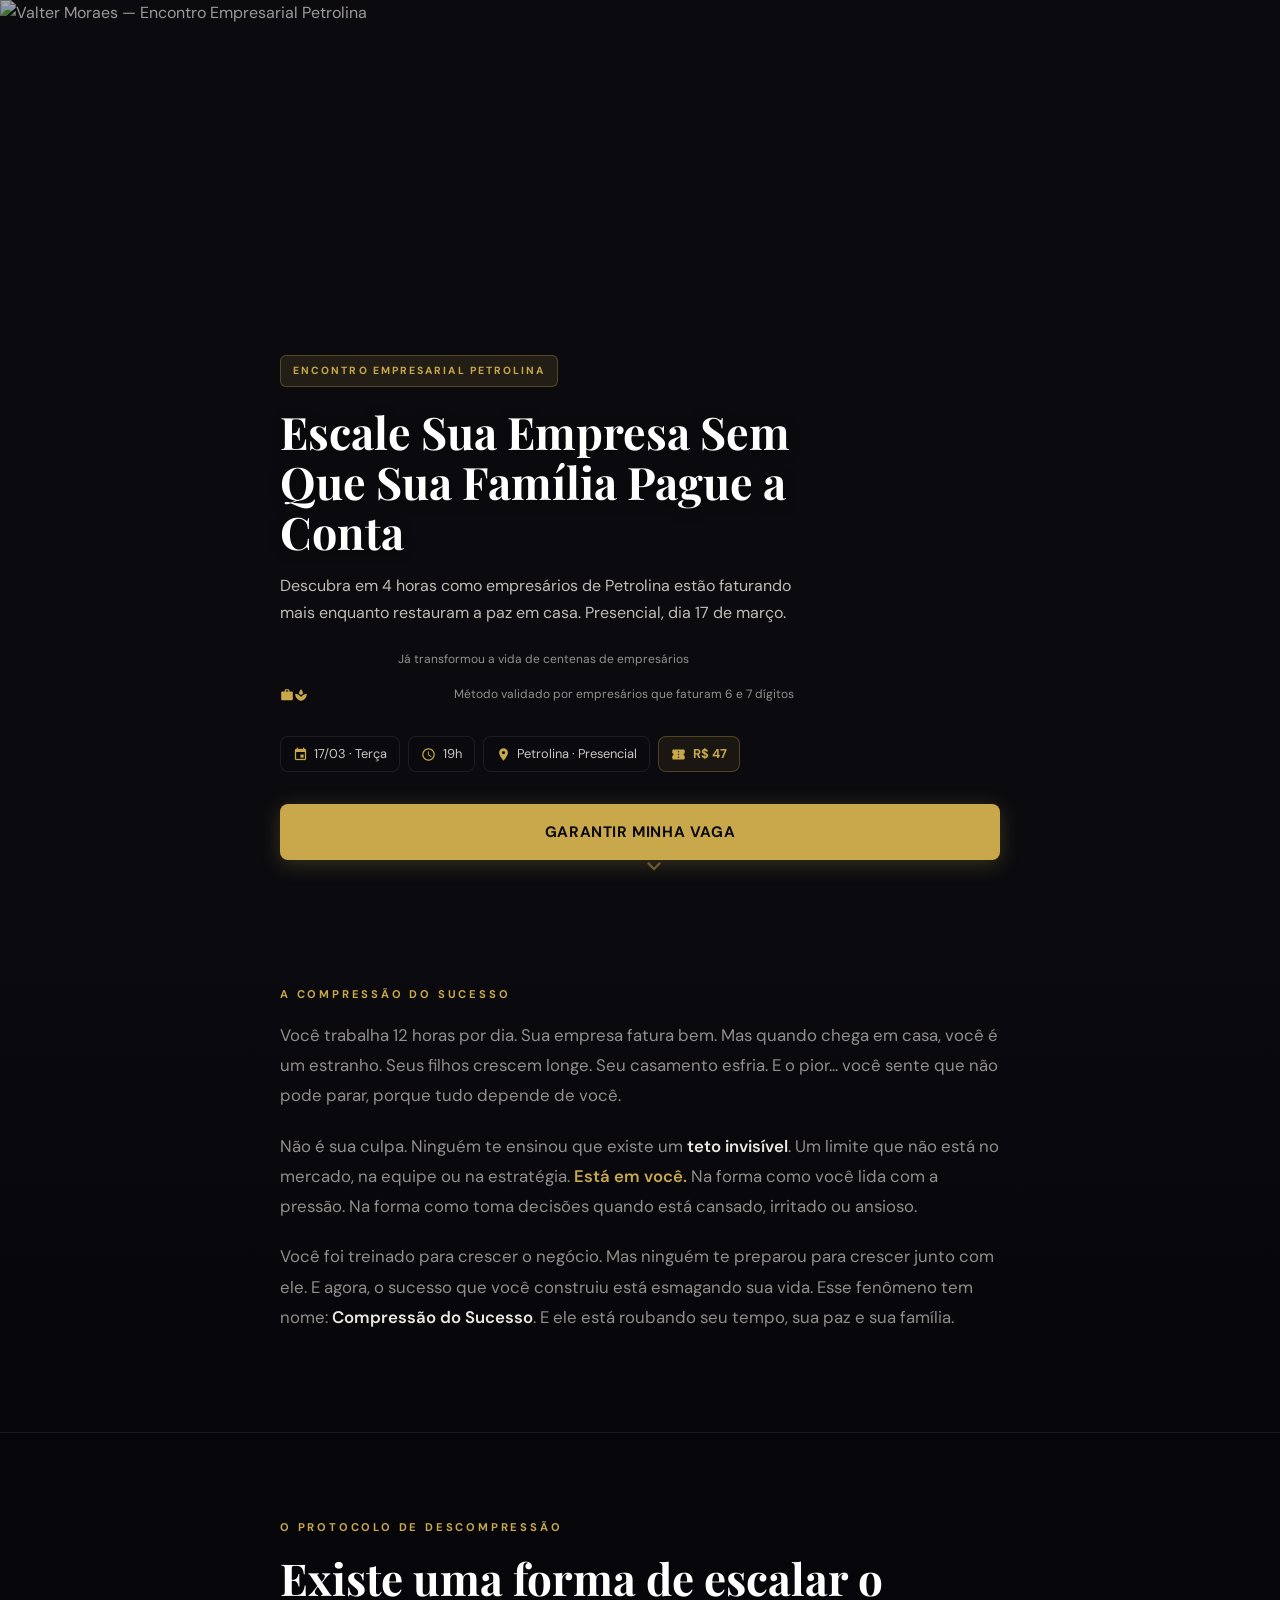
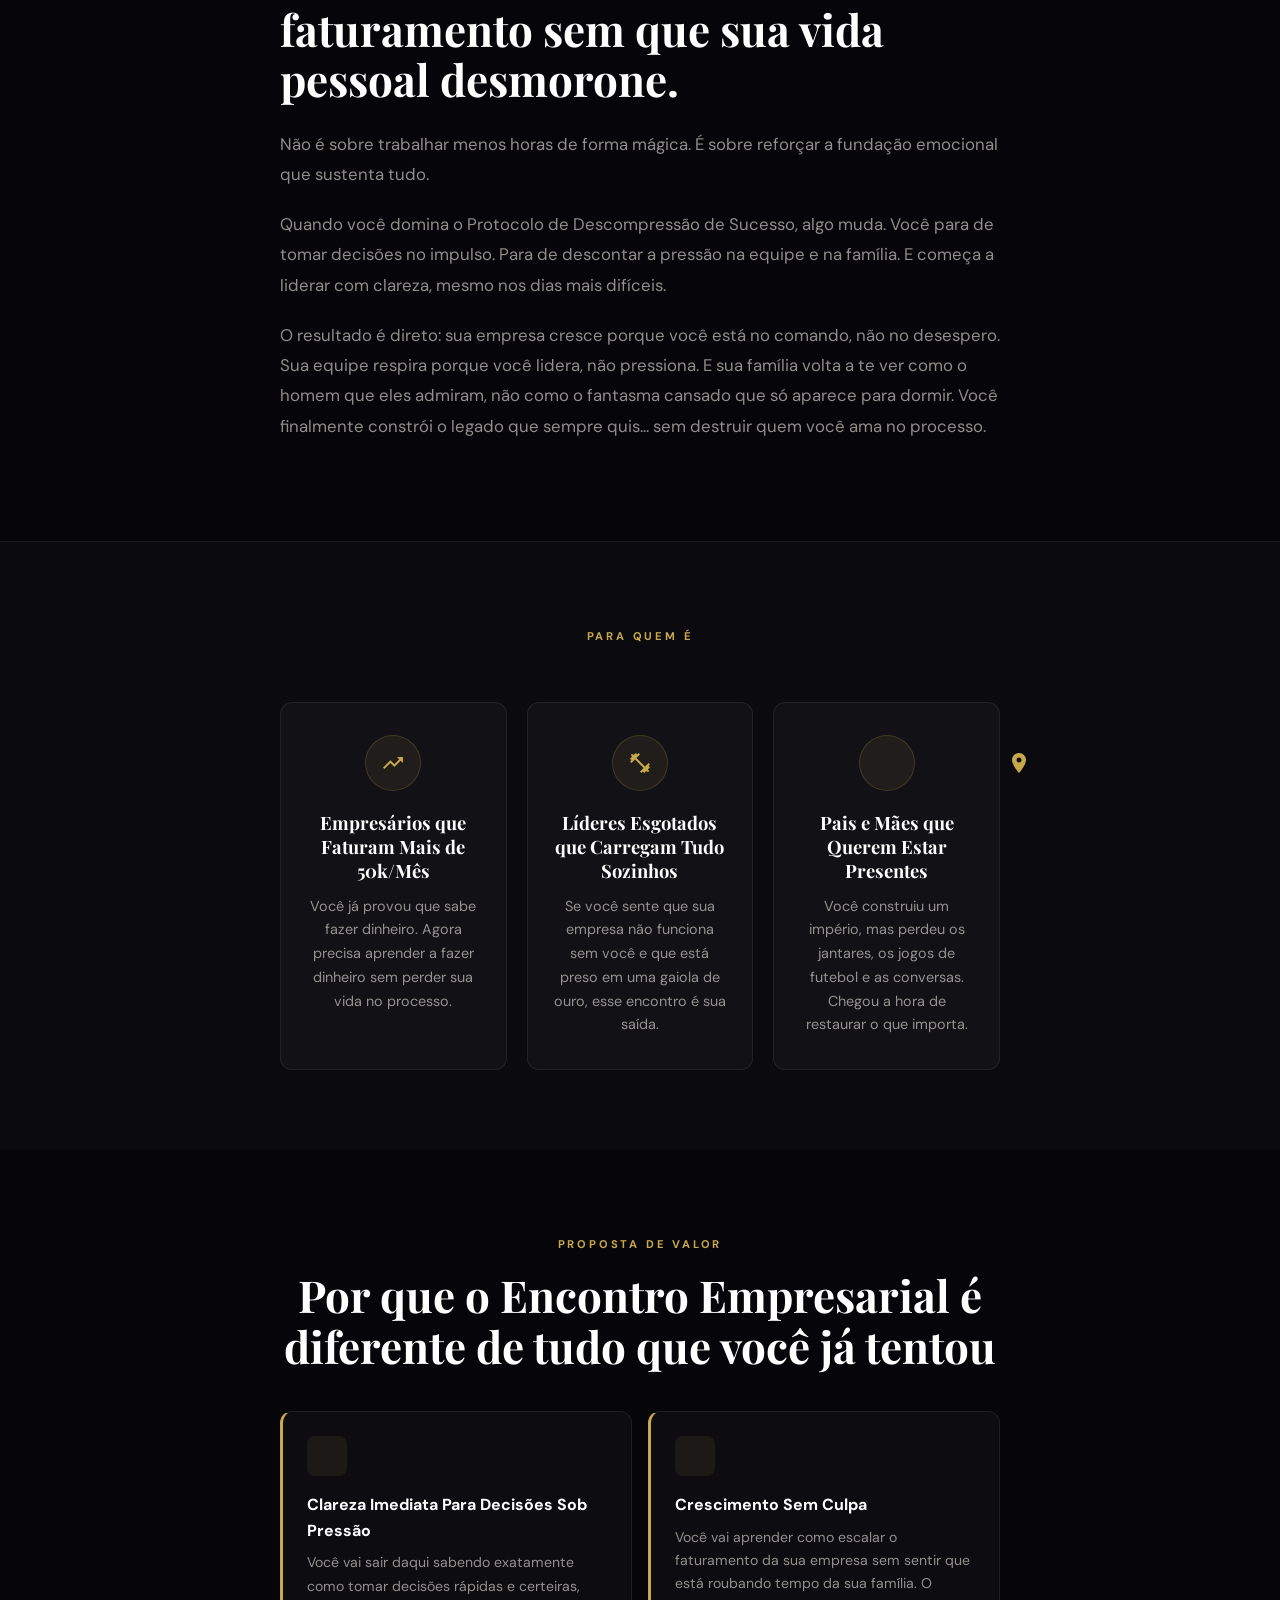
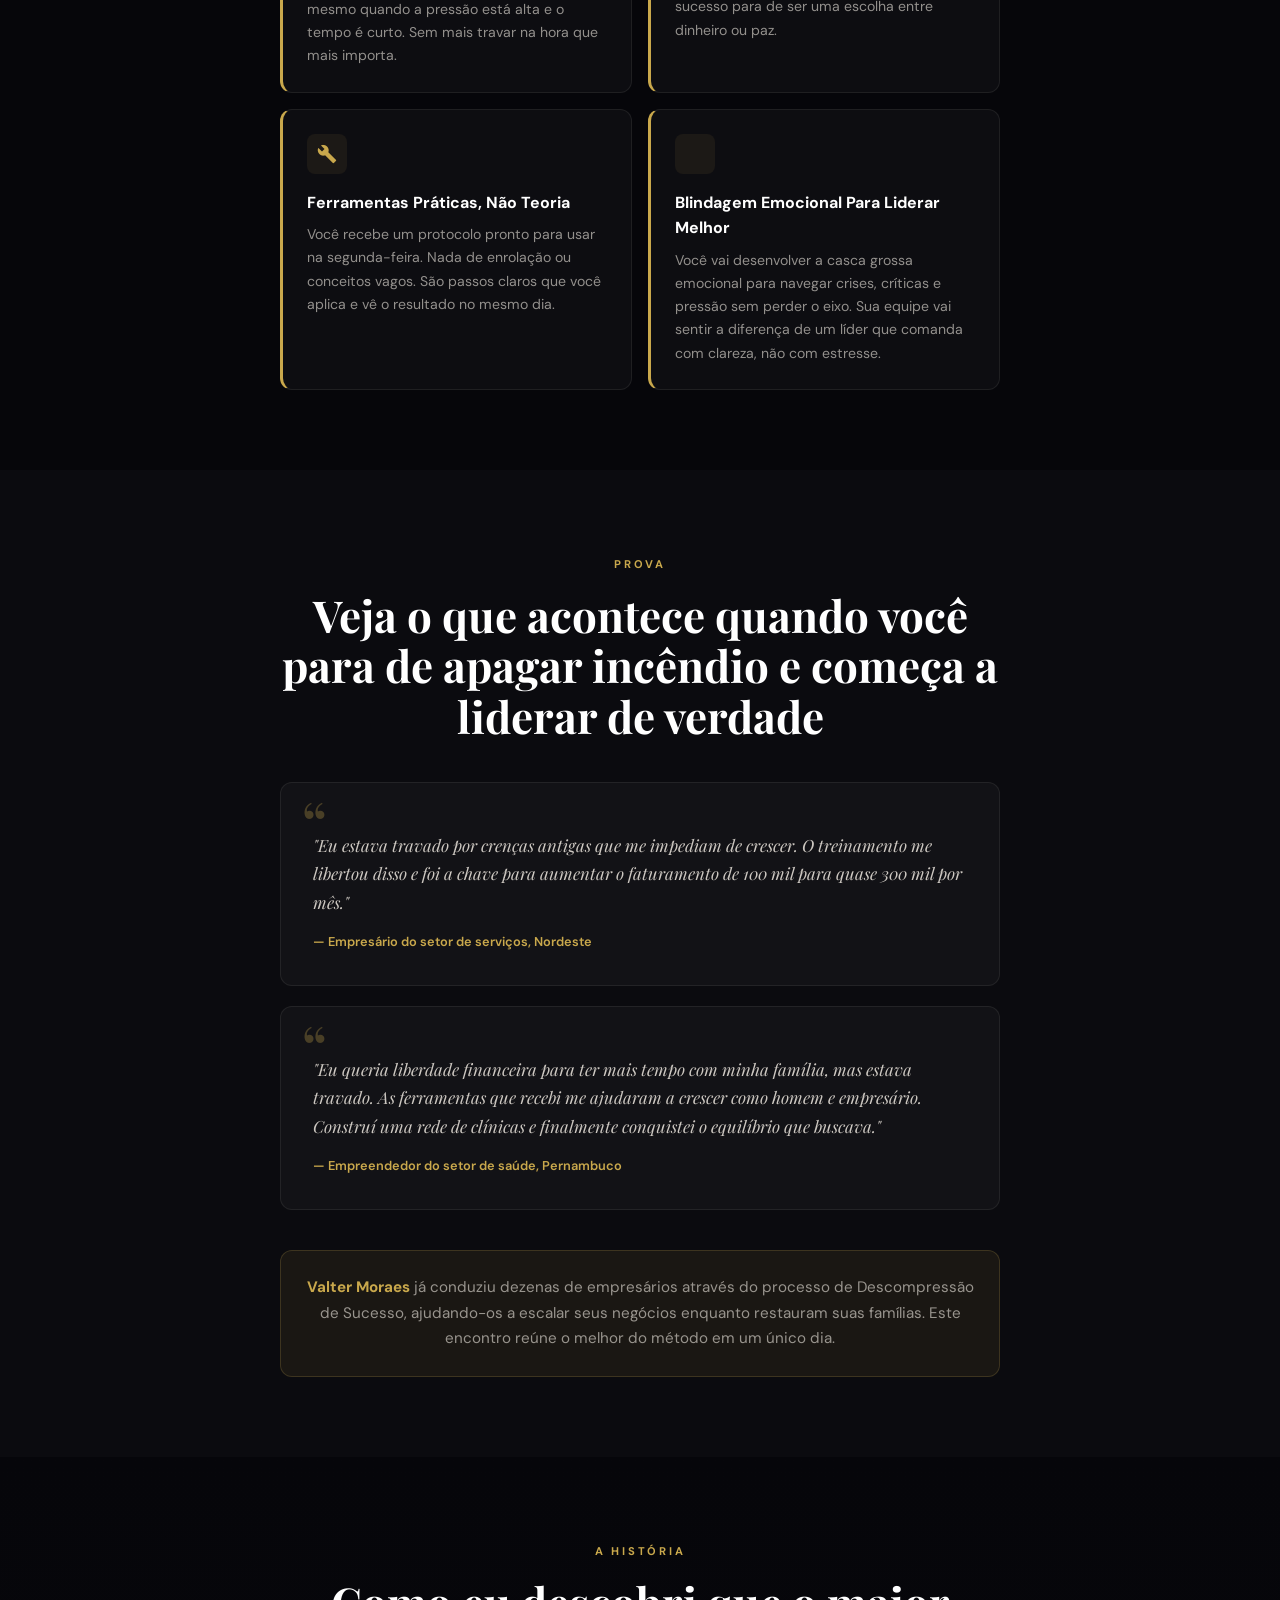
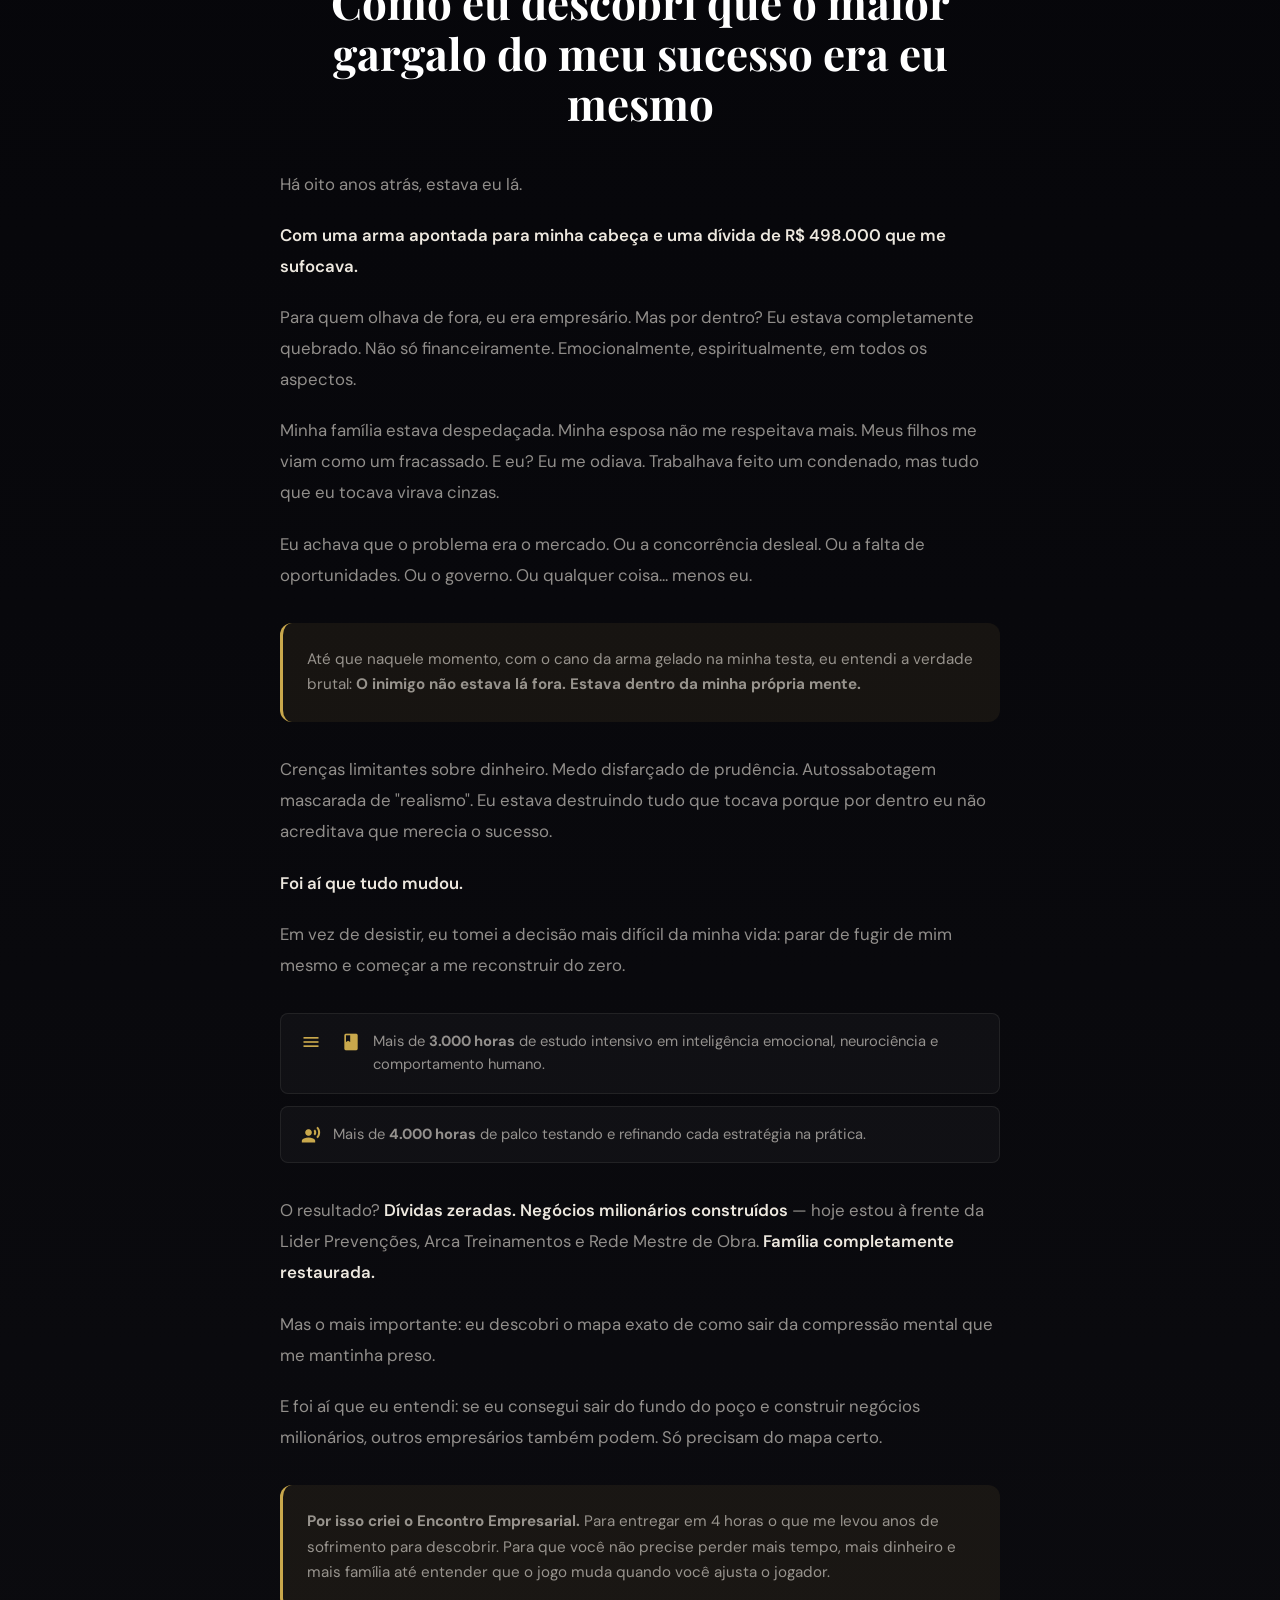
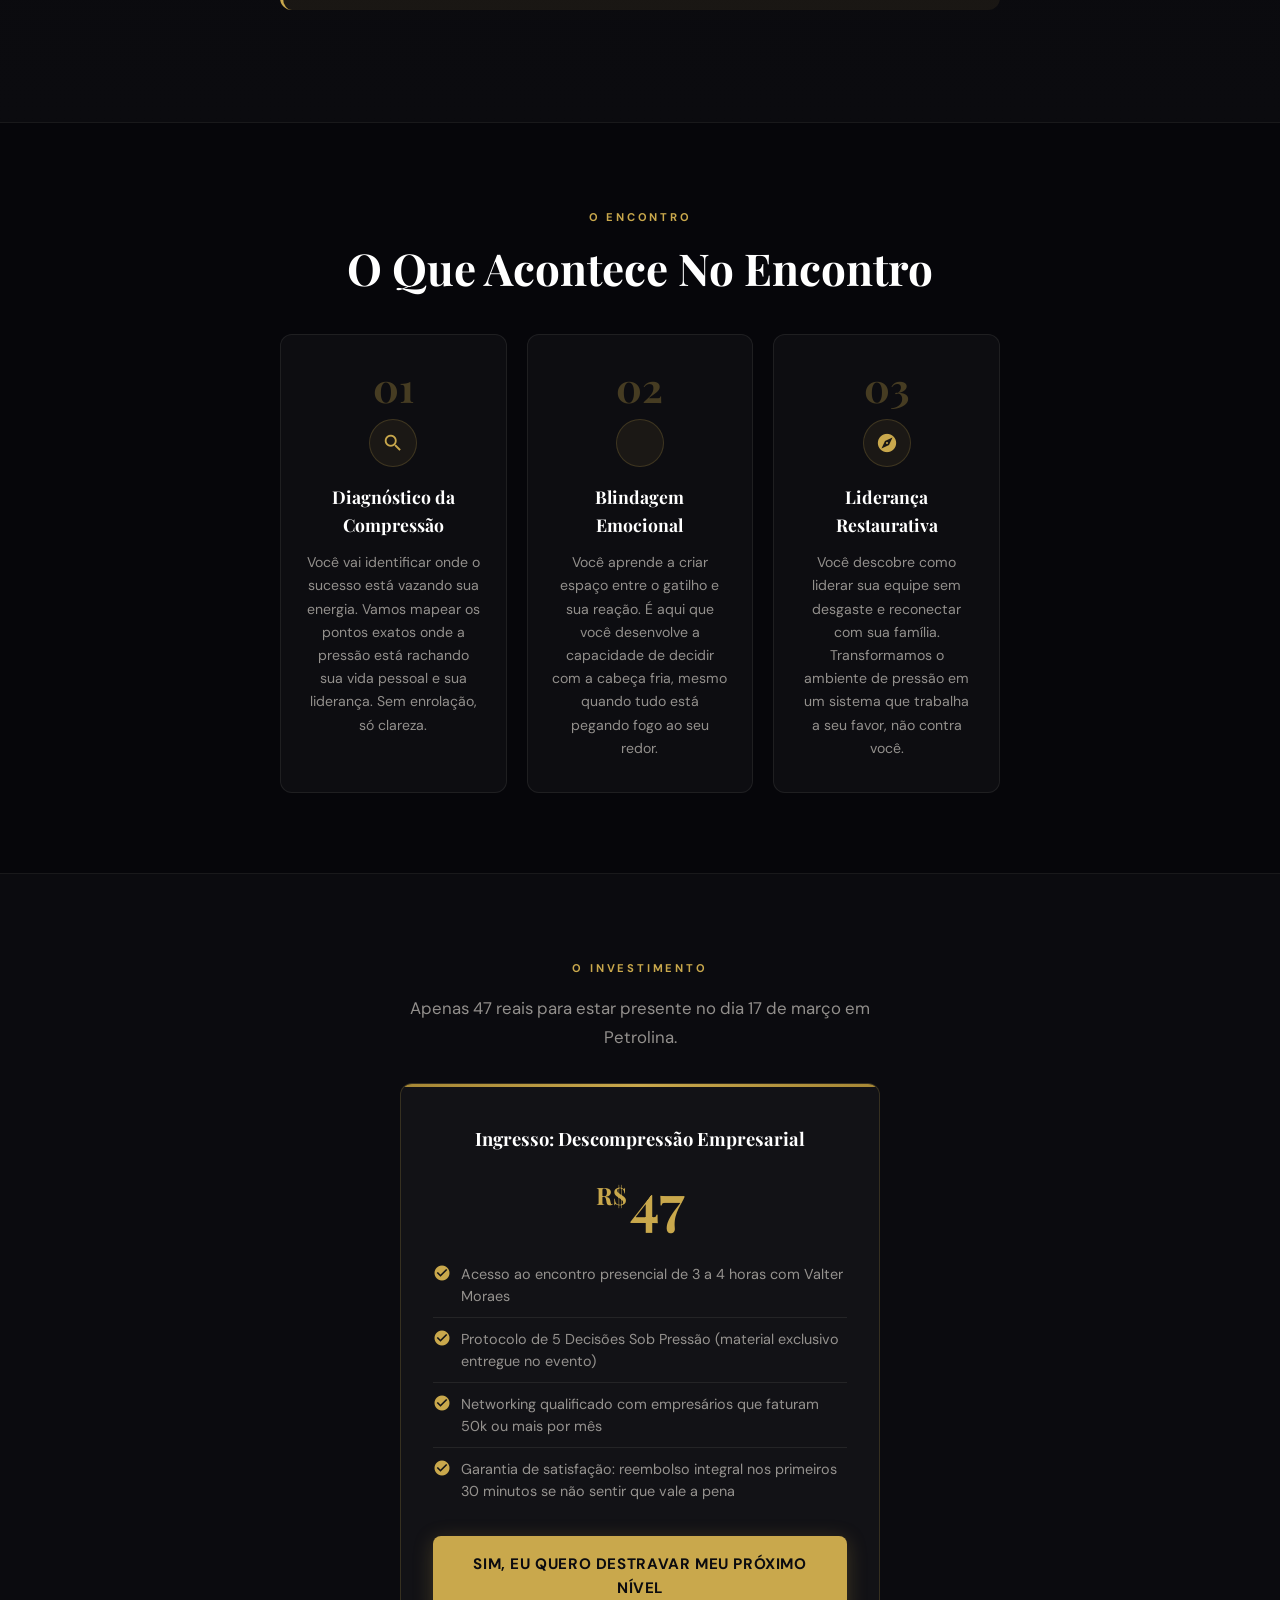
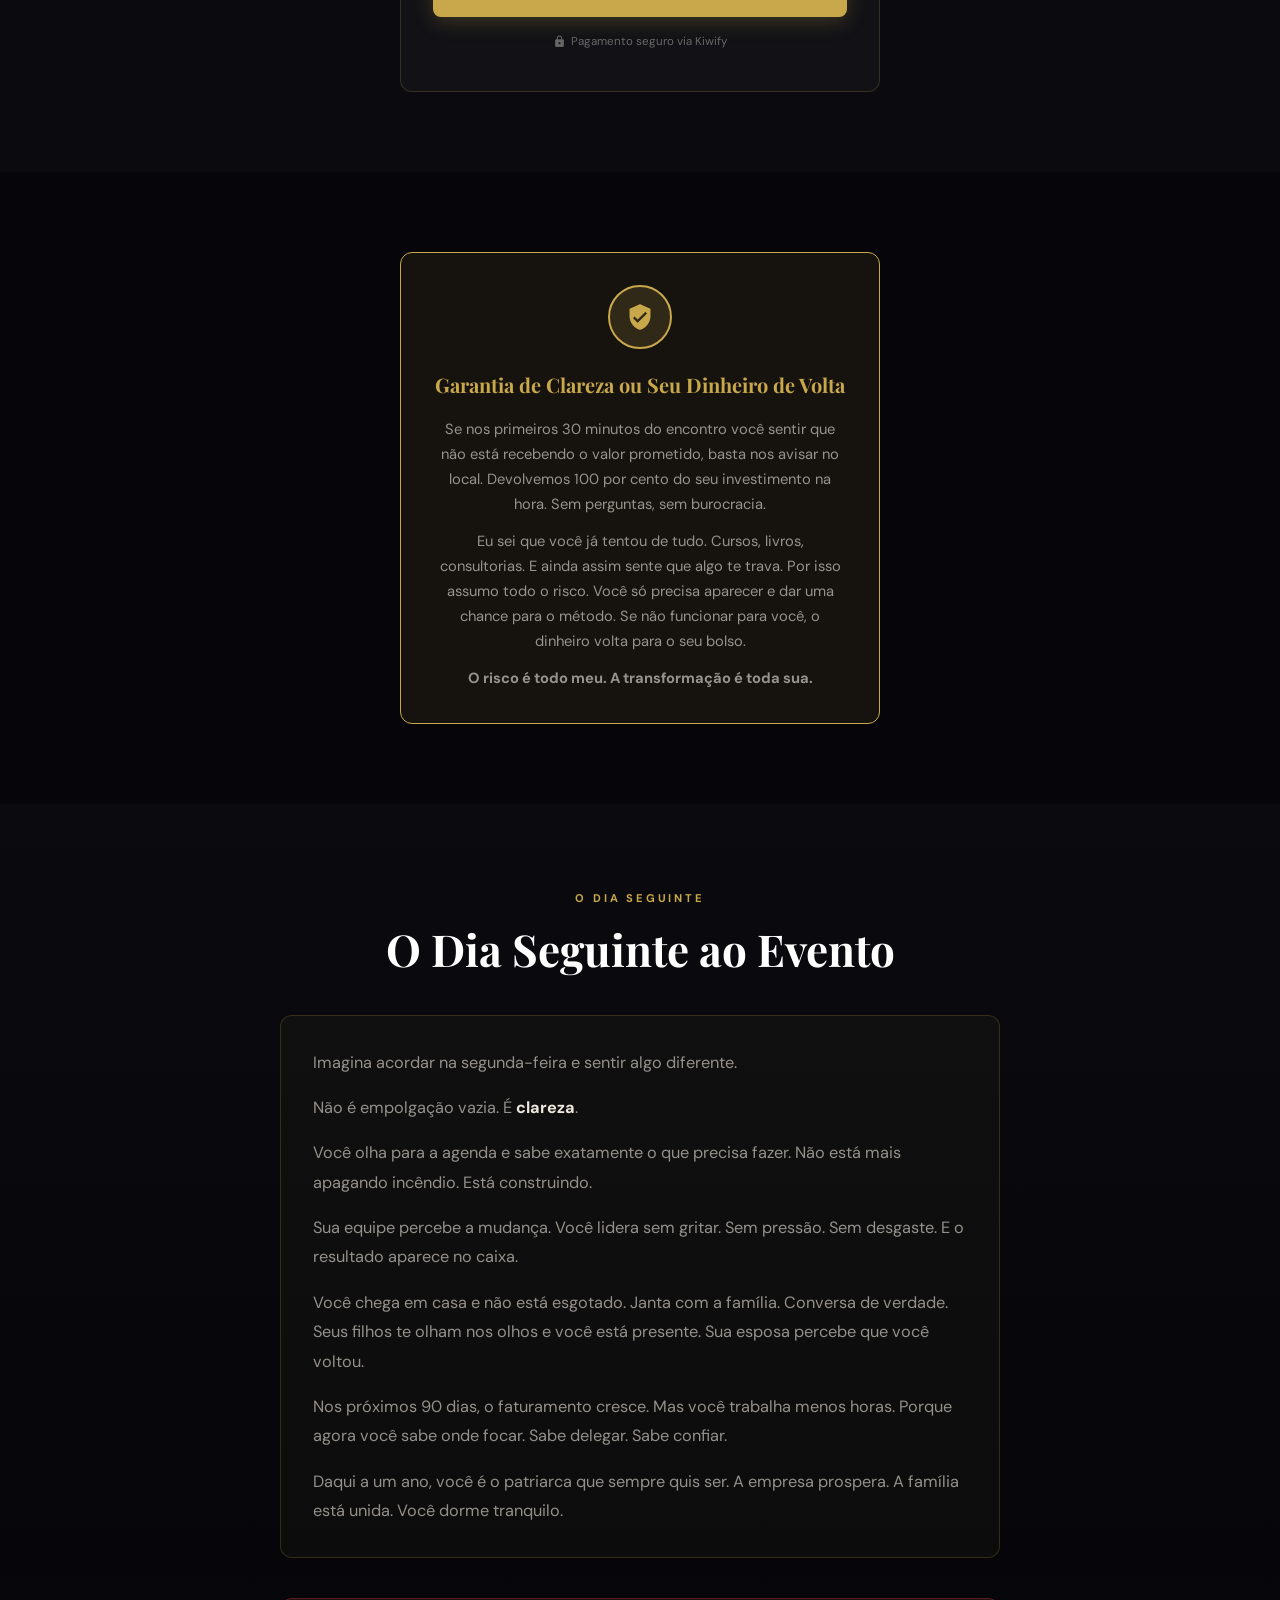
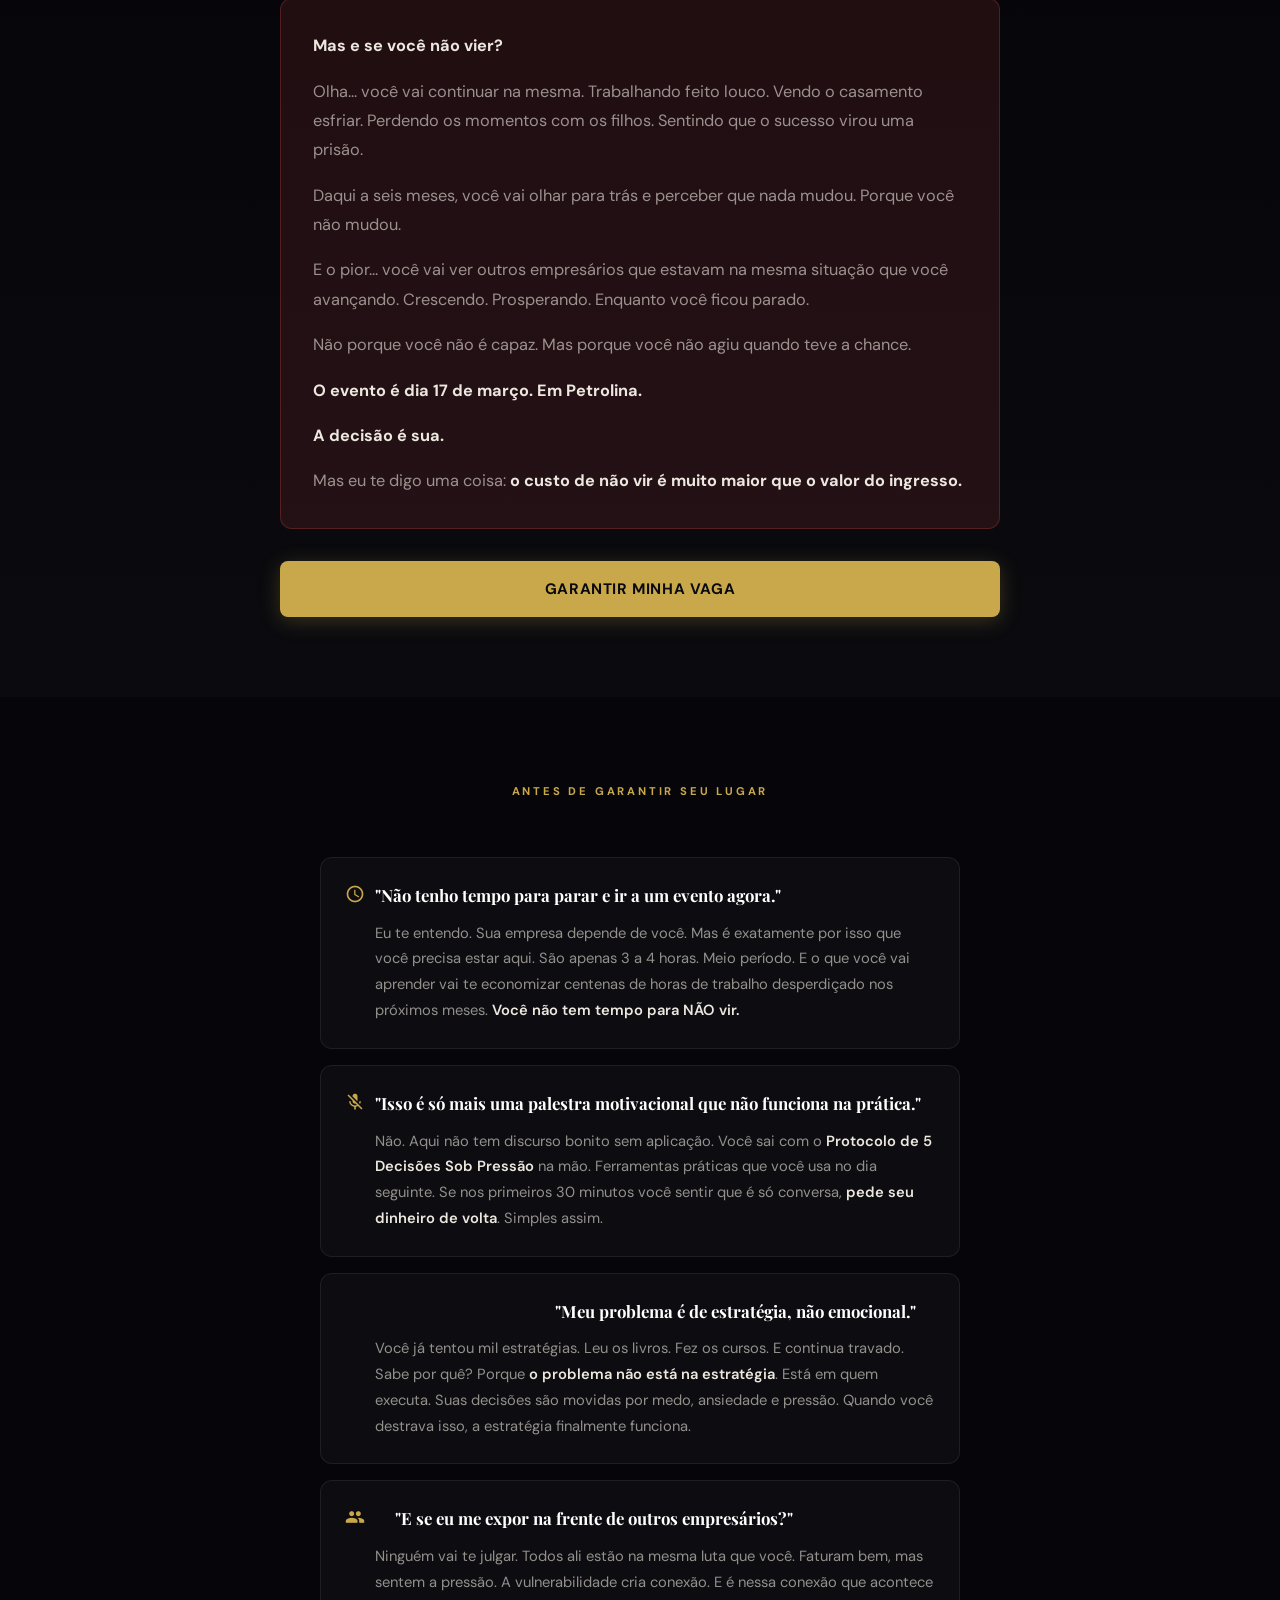
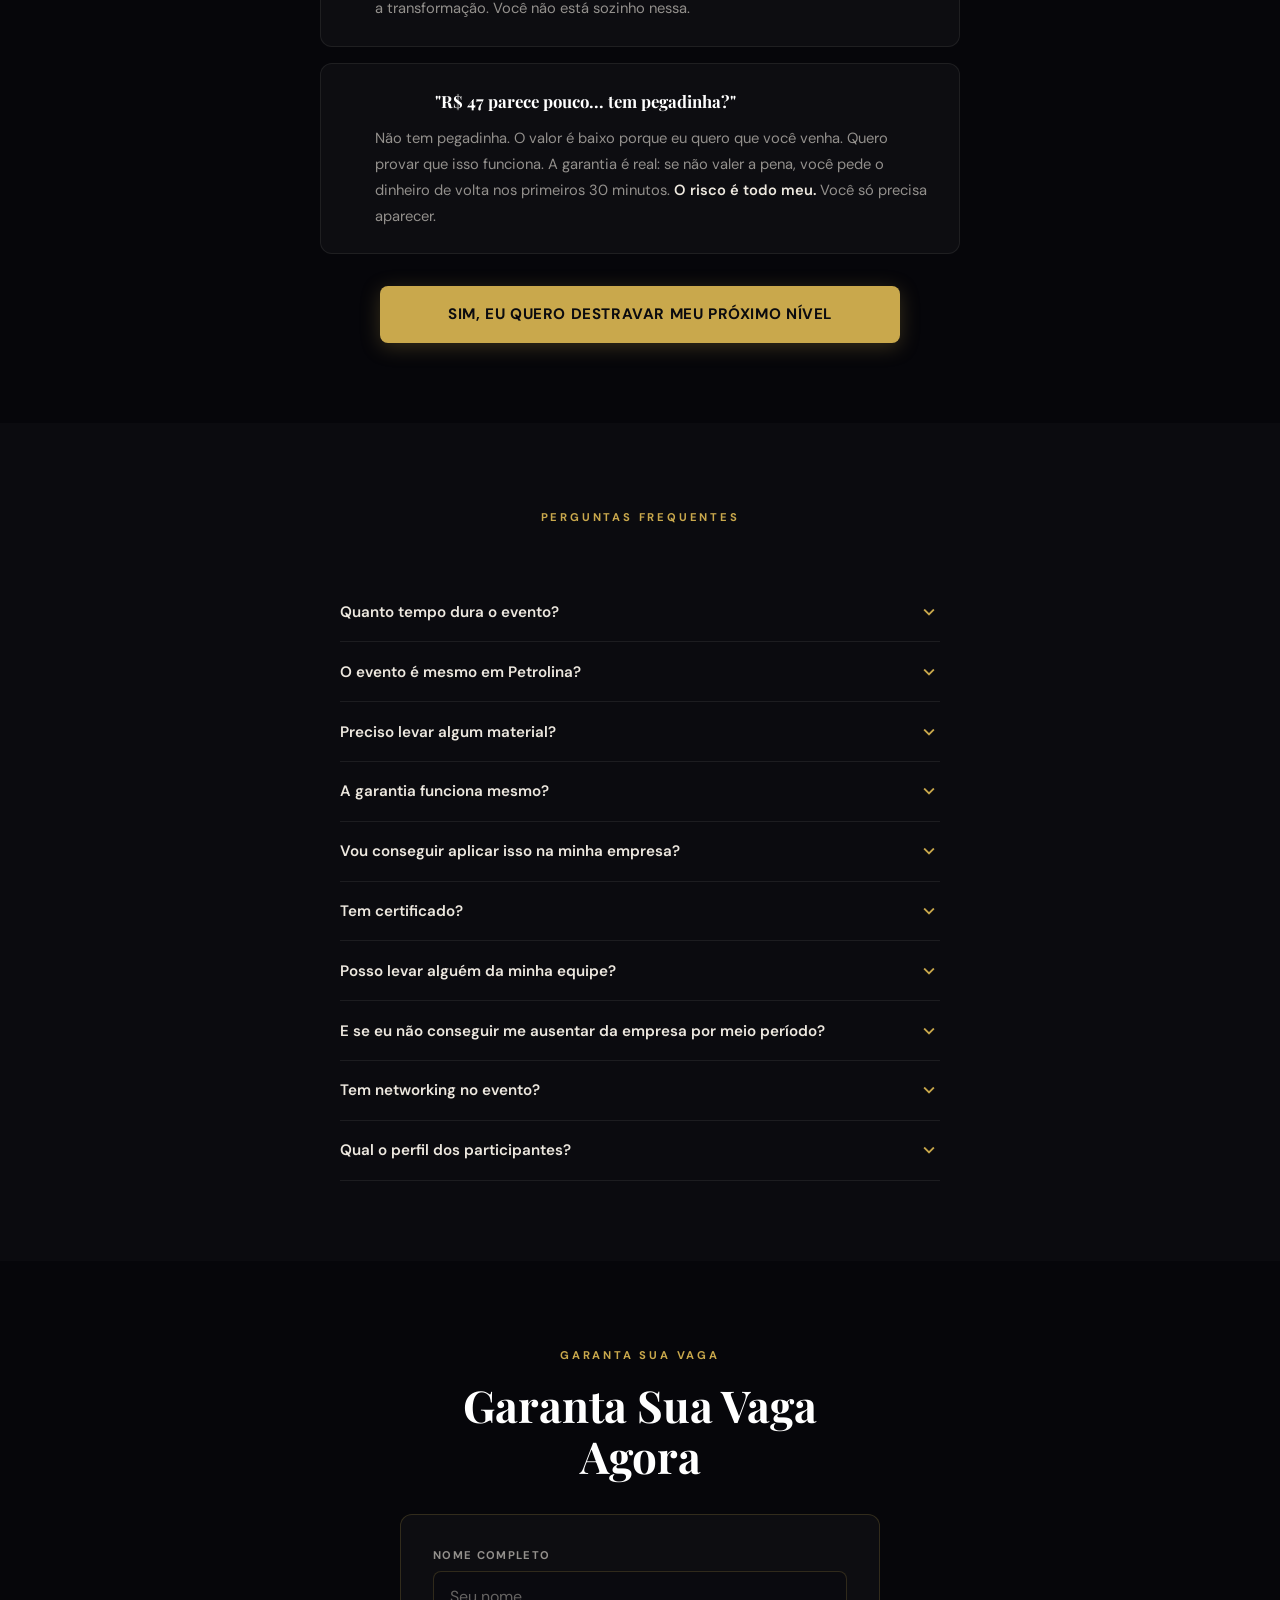
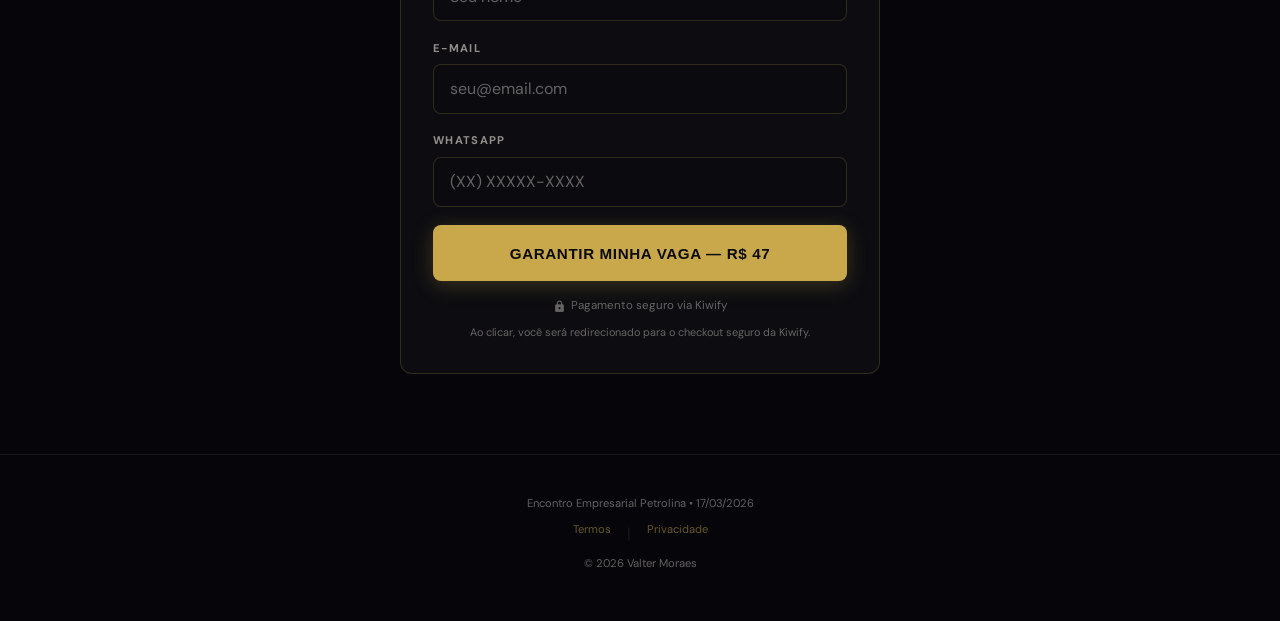
==== commit ce56e381: "Refactor landing page structure with external CSS and update messaging to focus on work-life balance" ====
--- a/index.html
+++ b/index.html
@@ -1,962 +1,417 @@
 <!DOCTYPE html>
-<html lang="pt-BR" class="scroll-smooth">
-
+<html lang="pt-BR">
 <head>
     <meta charset="UTF-8">
     <meta name="viewport" content="width=device-width, initial-scale=1.0">
-    <title>IE Empresarial Petrolina | Valter Moraes — 17/03</title>
-    <meta name="description"
-        content="Sua inteligência emocional é o teto do seu faturamento. Evento presencial para empresários em Petrolina. 17 de março. Apenas R$ 47.">
-
-    <!-- OG Tags -->
-    <meta property="og:title" content="IE Empresarial Petrolina | Valter Moraes">
-    <meta property="og:description"
-        content="Sua inteligência emocional é o teto do seu faturamento. 17/03 em Petrolina. R$ 47.">
+    <title>Encontro Empresarial Petrolina | Valter Moraes — 17/03</title>
+    <meta name="description" content="Escale sua empresa sem que sua família pague a conta. Evento presencial em Petrolina. 17 de março. R$ 47.">
+    <meta property="og:title" content="Encontro Empresarial Petrolina | Valter Moraes">
+    <meta property="og:description" content="Escale sua empresa sem que sua família pague a conta. 17/03 em Petrolina. R$ 47.">
     <meta property="og:type" content="website">
-
-    <!-- Preload Fonts -->
     <link rel="preconnect" href="https://fonts.googleapis.com">
     <link rel="preconnect" href="https://fonts.gstatic.com" crossorigin>
-    <link
-        href="https://fonts.googleapis.com/css2?family=Crimson+Pro:ital,wght@0,400;0,600;0,700;0,900;1,400;1,600&family=Outfit:wght@300;400;500;600;700;800;900&display=swap"
-        rel="stylesheet">
+    <link href="https://fonts.googleapis.com/css2?family=DM+Sans:ital,wght@0,300;0,400;0,500;0,600;0,700;1,400&family=Playfair+Display:ital,wght@0,400;0,600;0,700;1,400;1,500&display=swap" rel="stylesheet">
     <link href="https://fonts.googleapis.com/icon?family=Material+Icons" rel="stylesheet">
-
-    <!-- Tailwind CSS CDN -->
-    <script src="https://cdn.tailwindcss.com"></script>
+    <link rel="stylesheet" href="css/styles.css">
+    <link rel="stylesheet" href="css/hero.css">
+    <link rel="stylesheet" href="css/sections.css">
+    <link rel="stylesheet" href="css/components.css">
+    <link rel="stylesheet" href="css/pricing.css">
+    <link rel="stylesheet" href="css/interactive.css">
+    <link rel="stylesheet" href="css/form-footer.css">
     <script>
-        tailwind.config = {
-            theme: {
-                extend: {
-                    colors: {
-                        bg: '#0D0D0D',
-                        'bg-deep': '#060606',
-                        'bg-card': '#151515',
-                        text: '#E8E3D8',
-                        'text-muted': '#9A9388',
-                        amber: '#D4A574',
-                        'amber-bright': '#E8B887',
-                        'amber-dark': '#B8895E',
-                        slate: '#2A3744',
-                        'slate-light': '#3D4A58',
-                    },
-                    fontFamily: {
-                        sans: ['Outfit', 'sans-serif'],
-                        serif: ['Crimson Pro', 'serif'],
-                    },
-                    maxWidth: {
-                        'mobile': '440px',
-                        'content': '680px',
-                    }
-                }
-            }
-        }
+      !function(f,b,e,v,n,t,s){if(f.fbq)return;n=f.fbq=function(){n.callMethod?n.callMethod.apply(n,arguments):n.queue.push(arguments)};if(!f._fbq)f._fbq=n;n.push=n;n.loaded=!0;n.version='2.0';n.queue=[];t=b.createElement(e);t.async=!0;t.src=v;s=b.getElementsByTagName(e)[0];s.parentNode.insertBefore(t,s)}(window,document,'script','https://connect.facebook.net/en_US/fbevents.js');
+      fbq('init','1905842826533412');fbq('track','PageView');
     </script>
-
-    <style>
-        * {
-            box-sizing: border-box;
-        }
-
-        body {
-            font-family: 'Outfit', sans-serif;
-            background-color: #0D0D0D;
-            color: #E8E3D8;
-            -webkit-font-smoothing: antialiased;
-            letter-spacing: -0.01em;
-        }
-
-        .font-serif {
-            font-family: 'Crimson Pro', serif;
-            letter-spacing: -0.02em;
-        }
-
-        /* Grain texture overlay */
-        body::before {
-            content: '';
-            position: fixed;
-            top: 0;
-            left: 0;
-            width: 100%;
-            height: 100%;
-            background-image: url("data:image/svg+xml,%3Csvg viewBox='0 0 400 400' xmlns='http://www.w3.org/2000/svg'%3E%3Cfilter id='noiseFilter'%3E%3CfeTurbulence type='fractalNoise' baseFrequency='0.9' numOctaves='4' stitchTiles='stitch'/%3E%3C/filter%3E%3Crect width='100%25' height='100%25' filter='url(%23noiseFilter)' opacity='0.03'/%3E%3C/svg%3E");
-            pointer-events: none;
-            z-index: 9999;
-            opacity: 0.4;
-        }
-
-        /* Hero overlay - dramatic gradient */
-        .hero-overlay {
-            background: linear-gradient(135deg, 
-                rgba(13, 13, 13, 0.95) 0%, 
-                rgba(13, 13, 13, 0.85) 30%,
-                rgba(42, 55, 68, 0.4) 70%,
-                rgba(212, 165, 116, 0.15) 100%);
-        }
-
-        /* Diagonal accent line */
-        .diagonal-accent {
-            position: relative;
-        }
-        
-        .diagonal-accent::before {
-            content: '';
-            position: absolute;
-            top: 0;
-            left: -20px;
-            width: 4px;
-            height: 100%;
-            background: linear-gradient(to bottom, #D4A574, transparent);
-            transform: skewY(-2deg);
-        }
-
-        /* Fade-in animation */
-        @keyframes fadeInUp {
-            from {
-                opacity: 0;
-                transform: translateY(20px);
-            }
-
-            to {
-                opacity: 1;
-                transform: translateY(0);
-            }
-        }
-
-        .animate-fade-in-up {
-            animation: fadeInUp 0.8s ease-out both;
-        }
-
-        .animate-fade-in-up-delay {
-            animation: fadeInUp 0.8s ease-out 0.3s both;
-        }
-
-        /* Scroll indicator bounce */
-        @keyframes gentleBounce {
-
-            0%,
-            100% {
-                transform: translateY(0) translateX(-50%);
-            }
-
-            50% {
-                transform: translateY(8px) translateX(-50%);
-            }
-        }
-
-        .scroll-indicator {
-            animation: gentleBounce 2s ease-in-out infinite;
-        }
-
-        /* FAQ answer transition */
-        .faq-answer {
-            max-height: 0;
-            overflow: hidden;
-            opacity: 0;
-            transition: max-height 0.35s ease, opacity 0.25s ease;
-        }
-
-        .faq-answer.open {
-            opacity: 1;
-        }
-
-        /* Intersection Observer fade-in */
-        .reveal {
-            opacity: 0;
-            transform: translateY(16px);
-            transition: opacity 0.6s ease, transform 0.6s ease;
-        }
-
-        .reveal.visible {
-            opacity: 1;
-            transform: translateY(0);
-        }
-
-        /* Pulse subtle for CTA */
-        @keyframes subtlePulse {
-            0%, 100% {
-                box-shadow: 0 8px 32px rgba(212, 165, 116, 0.25);
-                transform: translateY(0);
-            }
-            50% {
-                box-shadow: 0 12px 48px rgba(212, 165, 116, 0.4);
-                transform: translateY(-2px);
-            }
-        }
-
-        .pulse-cta {
-            animation: subtlePulse 3s ease-in-out infinite;
-        }
-
-        /* Slide in from left */
-        @keyframes slideInLeft {
-            from {
-                opacity: 0;
-                transform: translateX(-40px);
-            }
-            to {
-                opacity: 1;
-                transform: translateX(0);
-            }
-        }
-
-        .animate-slide-left {
-            animation: slideInLeft 0.8s cubic-bezier(0.16, 1, 0.3, 1) both;
-        }
-
-        /* Number counter animation */
-        @keyframes countUp {
-            from { opacity: 0; transform: translateY(10px); }
-            to { opacity: 1; transform: translateY(0); }
-        }
-
-        .animate-count {
-            animation: countUp 0.6s ease-out both;
-        }
-    </style>
-
-    <!-- META PIXEL -->
-    <script>
-      !function(f,b,e,v,n,t,s)
-      {if(f.fbq)return;n=f.fbq=function(){n.callMethod?
-      n.callMethod.apply(n,arguments):n.queue.push(arguments)};
-      if(!f._fbq)f._fbq=n;n.push=n;n.loaded=!0;n.version='2.0';
-      n.queue=[];t=b.createElement(e);t.async=!0;
-      t.src=v;s=b.getElementsByTagName(e)[0];
-      s.parentNode.insertBefore(t,s)}(window, document,'script',
-      'https://connect.facebook.net/en_US/fbevents.js');
-      fbq('init', '1905842826533412');
-      fbq('track', 'PageView');
-    </script>
-    <noscript>
-      <img height="1" width="1" style="display:none" 
-           src="https://www.facebook.com/tr?id=1905842826533412&ev=PageView&noscript=1"/>
-    </noscript>
+    <noscript><img height="1" width="1" style="display:none" src="https://www.facebook.com/tr?id=1905842826533412&ev=PageView&noscript=1"/></noscript>
 </head>
-
-<body class="antialiased">
-
-    <!-- ============================================= -->
-    <!-- SEÇÃO 1 — HERO                                -->
-    <!-- ============================================= -->
-    <section class="relative min-h-screen flex items-end overflow-hidden">
-        <!-- Background Image with dramatic overlay -->
-        <div class="absolute inset-0 z-0">
-            <img src="assets/valter.JPEG"
-                alt="Valter Moraes" class="w-full h-full object-cover object-top"
-                loading="eager">
-            <div class="absolute inset-0 hero-overlay"></div>
-        </div>
-
-        <!-- Content -->
-        <div class="relative z-10 w-full px-6 md:px-8 pb-16 md:pb-20 pt-32">
-            <div class="max-w-content mx-auto">
-                <!-- Overline -->
-                <div class="mb-6 animate-fade-in-up">
-                    <div class="inline-block px-4 py-2 border-l-4 border-amber bg-bg-card/40 backdrop-blur-sm">
-                        <p class="text-xs font-bold tracking-[0.25em] uppercase text-amber-bright">
-                            IE EMPRESARIAL PETROLINA
-                        </p>
-                    </div>
+<body>
+
+<!-- SEÇÃO 1 — HERO -->
+<section class="hero">
+    <div class="hero-bg">
+        <img src="assets/valter.JPEG" alt="Valter Moraes — Encontro Empresarial Petrolina" loading="eager">
+        <div class="hero-overlay"></div>
+    </div>
+    <div class="hero-content">
+        <div class="hero-badge anim-in">ENCONTRO EMPRESARIAL PETROLINA</div>
+        <h1 class="anim-in anim-delay-1">Escale Sua Empresa Sem Que Sua Família Pague a Conta</h1>
+        <p class="hero-sub anim-in anim-delay-2">Descubra em 4 horas como empresários de Petrolina estão faturando mais enquanto restauram a paz em casa. Presencial, dia 17 de março.</p>
+        <div class="hero-credibility anim-in anim-delay-2">
+            <span><span class="material-icons icon">verified</span> Já transformou a vida de centenas de empresários</span>
+            <span><span class="material-icons icon">workspace_premium</span> Método validado por empresários que faturam 6 e 7 dígitos</span>
+        </div>
+        <div class="hero-meta anim-in anim-delay-2">
+            <div class="hero-meta-item"><span class="material-icons icon">event</span> 17/03 · Terça</div>
+            <div class="hero-meta-item"><span class="material-icons icon">schedule</span> 19h</div>
+            <div class="hero-meta-item"><span class="material-icons icon">location_on</span> Petrolina · Presencial</div>
+            <div class="hero-meta-item" style="color:var(--gold);font-weight:700;background:var(--gold-subtle);border-color:rgba(201,168,76,0.3)"><span class="material-icons icon">confirmation_number</span> R$ 47</div>
+        </div>
+        <a href="#inscricao" class="btn-cta pulse-cta anim-in anim-delay-3">Garantir Minha Vaga</a>
+    </div>
+    <div class="scroll-indicator"><span class="material-icons" style="color:var(--gold);font-size:28px">expand_more</span></div>
+</section>
+
+<!-- SEÇÃO 2 — O PROBLEMA -->
+<section class="problem-section section-pad">
+    <div class="container reveal">
+        <span class="section-label">A Compressão do Sucesso</span>
+        <p class="problem-text">Você trabalha 12 horas por dia. Sua empresa fatura bem. Mas quando chega em casa, você é um estranho. Seus filhos crescem longe. Seu casamento esfria. E o pior... você sente que não pode parar, porque tudo depende de você.</p>
+        <p class="problem-text">Não é sua culpa. Ninguém te ensinou que existe um <strong>teto invisível</strong>. Um limite que não está no mercado, na equipe ou na estratégia. <span class="text-gold-highlight">Está em você.</span> Na forma como você lida com a pressão. Na forma como toma decisões quando está cansado, irritado ou ansioso.</p>
+        <p class="problem-text">Você foi treinado para crescer o negócio. Mas ninguém te preparou para crescer junto com ele. E agora, o sucesso que você construiu está esmagando sua vida. Esse fenômeno tem nome: <strong>Compressão do Sucesso</strong>. E ele está roubando seu tempo, sua paz e sua família.</p>
+    </div>
+</section>
+
+<!-- SEÇÃO 3 — A OPORTUNIDADE -->
+<section class="opportunity-section section-pad">
+    <div class="container reveal">
+        <span class="section-label">O Protocolo de Descompressão</span>
+        <h2 class="section-title" style="margin-bottom:1.5rem">Existe uma forma de escalar o faturamento sem que sua vida pessoal desmorone.</h2>
+        <p class="problem-text">Não é sobre trabalhar menos horas de forma mágica. É sobre reforçar a fundação emocional que sustenta tudo.</p>
+        <p class="problem-text">Quando você domina o Protocolo de Descompressão de Sucesso, algo muda. Você para de tomar decisões no impulso. Para de descontar a pressão na equipe e na família. E começa a liderar com clareza, mesmo nos dias mais difíceis.</p>
+        <p class="problem-text">O resultado é direto: sua empresa cresce porque você está no comando, não no desespero. Sua equipe respira porque você lidera, não pressiona. E sua família volta a te ver como o homem que eles admiram, não como o fantasma cansado que só aparece para dormir. Você finalmente constrói o legado que sempre quis... sem destruir quem você ama no processo.</p>
+    </div>
+</section>
+
+<!-- SEÇÃO 4 — PARA QUEM É -->
+<section class="section-pad">
+    <div class="container reveal">
+        <div style="text-align:center;margin-bottom:2.5rem">
+            <span class="section-label">Para Quem É</span>
+        </div>
+        <div class="persona-grid">
+            <div class="persona-card">
+                <div class="persona-icon"><span class="material-icons icon">trending_up</span></div>
+                <h3>Empresários que Faturam Mais de 50k/Mês</h3>
+                <p>Você já provou que sabe fazer dinheiro. Agora precisa aprender a fazer dinheiro sem perder sua vida no processo.</p>
+            </div>
+            <div class="persona-card">
+                <div class="persona-icon"><span class="material-icons icon">fitness_center</span></div>
+                <h3>Líderes Esgotados que Carregam Tudo Sozinhos</h3>
+                <p>Se você sente que sua empresa não funciona sem você e que está preso em uma gaiola de ouro, esse encontro é sua saída.</p>
+            </div>
+            <div class="persona-card">
+                <div class="persona-icon"><span class="material-icons icon">family_restroom</span></div>
+                <h3>Pais e Mães que Querem Estar Presentes</h3>
+                <p>Você construiu um império, mas perdeu os jantares, os jogos de futebol e as conversas. Chegou a hora de restaurar o que importa.</p>
+            </div>
+        </div>
+    </div>
+</section>
+
+<!-- SEÇÃO 5 — PROPOSTA DE VALOR -->
+<section class="section-pad" style="background:var(--bg-deep)">
+    <div class="container reveal">
+        <div style="text-align:center;margin-bottom:2.5rem">
+            <span class="section-label">Proposta de Valor</span>
+            <h2 class="section-title">Por que o Encontro Empresarial é diferente de tudo que você já tentou</h2>
+        </div>
+        <div class="value-grid">
+            <div class="value-card">
+                <div class="value-card-icon"><span class="material-icons icon">bolt</span></div>
+                <h3>Clareza Imediata Para Decisões Sob Pressão</h3>
+                <p>Você vai sair daqui sabendo exatamente como tomar decisões rápidas e certeiras, mesmo quando a pressão está alta e o tempo é curto. Sem mais travar na hora que mais importa.</p>
+            </div>
+            <div class="value-card">
+                <div class="value-card-icon"><span class="material-icons icon">balance</span></div>
+                <h3>Crescimento Sem Culpa</h3>
+                <p>Você vai aprender como escalar o faturamento da sua empresa sem sentir que está roubando tempo da sua família. O sucesso para de ser uma escolha entre dinheiro ou paz.</p>
+            </div>
+            <div class="value-card">
+                <div class="value-card-icon"><span class="material-icons icon">build</span></div>
+                <h3>Ferramentas Práticas, Não Teoria</h3>
+                <p>Você recebe um protocolo pronto para usar na segunda-feira. Nada de enrolação ou conceitos vagos. São passos claros que você aplica e vê o resultado no mesmo dia.</p>
+            </div>
+            <div class="value-card">
+                <div class="value-card-icon"><span class="material-icons icon">shield</span></div>
+                <h3>Blindagem Emocional Para Liderar Melhor</h3>
+                <p>Você vai desenvolver a casca grossa emocional para navegar crises, críticas e pressão sem perder o eixo. Sua equipe vai sentir a diferença de um líder que comanda com clareza, não com estresse.</p>
+            </div>
+        </div>
+    </div>
+</section>
+
+<!-- SEÇÃO 6 — PROVA SOCIAL -->
+<section class="section-pad">
+    <div class="container reveal">
+        <div style="text-align:center;margin-bottom:2.5rem">
+            <span class="section-label">Prova</span>
+            <h2 class="section-title">Veja o que acontece quando você para de apagar incêndio e começa a liderar de verdade</h2>
+        </div>
+        <div style="display:grid;grid-template-columns:1fr;gap:1.25rem">
+            <div class="testimonial-card">
+                <p class="testimonial-text">"Eu estava travado por crenças antigas que me impediam de crescer. O treinamento me libertou disso e foi a chave para aumentar o faturamento de 100 mil para quase 300 mil por mês."</p>
+                <p class="testimonial-author">— Empresário do setor de serviços, Nordeste</p>
+            </div>
+            <div class="testimonial-card">
+                <p class="testimonial-text">"Eu queria liberdade financeira para ter mais tempo com minha família, mas estava travado. As ferramentas que recebi me ajudaram a crescer como homem e empresário. Construí uma rede de clínicas e finalmente conquistei o equilíbrio que buscava."</p>
+                <p class="testimonial-author">— Empreendedor do setor de saúde, Pernambuco</p>
+            </div>
+        </div>
+        <div class="authority-box">
+            <p><strong>Valter Moraes</strong> já conduziu dezenas de empresários através do processo de Descompressão de Sucesso, ajudando-os a escalar seus negócios enquanto restauram suas famílias. Este encontro reúne o melhor do método em um único dia.</p>
+        </div>
+    </div>
+</section>
+
+<!-- SEÇÃO 7 — HISTÓRIA DE ORIGEM -->
+<section class="origin-section section-pad">
+    <div class="container reveal">
+        <div style="text-align:center;margin-bottom:2.5rem">
+            <span class="section-label">A História</span>
+            <h2 class="section-title">Como eu descobri que o maior gargalo do meu sucesso era eu mesmo</h2>
+        </div>
+        <p class="origin-text">Há oito anos atrás, estava eu lá.</p>
+        <p class="origin-text"><strong>Com uma arma apontada para minha cabeça e uma dívida de R$ 498.000 que me sufocava.</strong></p>
+        <p class="origin-text">Para quem olhava de fora, eu era empresário. Mas por dentro? Eu estava completamente quebrado. Não só financeiramente. Emocionalmente, espiritualmente, em todos os aspectos.</p>
+        <p class="origin-text">Minha família estava despedaçada. Minha esposa não me respeitava mais. Meus filhos me viam como um fracassado. E eu? Eu me odiava. Trabalhava feito um condenado, mas tudo que eu tocava virava cinzas.</p>
+        <p class="origin-text">Eu achava que o problema era o mercado. Ou a concorrência desleal. Ou a falta de oportunidades. Ou o governo. Ou qualquer coisa... menos eu.</p>
+        <div class="origin-highlight">
+            <p>Até que naquele momento, com o cano da arma gelado na minha testa, eu entendi a verdade brutal: <strong>O inimigo não estava lá fora. Estava dentro da minha própria mente.</strong></p>
+        </div>
+        <p class="origin-text">Crenças limitantes sobre dinheiro. Medo disfarçado de prudência. Autossabotagem mascarada de "realismo". Eu estava destruindo tudo que tocava porque por dentro eu não acreditava que merecia o sucesso.</p>
+        <p class="origin-text"><strong>Foi aí que tudo mudou.</strong></p>
+        <p class="origin-text">Em vez de desistir, eu tomei a decisão mais difícil da minha vida: parar de fugir de mim mesmo e começar a me reconstruir do zero.</p>
+        <div class="origin-stats">
+            <div class="origin-stat"><span class="material-icons icon">menu_book</span><p>Mais de <strong>3.000 horas</strong> de estudo intensivo em inteligência emocional, neurociência e comportamento humano.</p></div>
+            <div class="origin-stat"><span class="material-icons icon">record_voice_over</span><p>Mais de <strong>4.000 horas</strong> de palco testando e refinando cada estratégia na prática.</p></div>
+        </div>
+        <p class="origin-text">O resultado? <strong>Dívidas zeradas. Negócios milionários construídos</strong> — hoje estou à frente da Lider Prevenções, Arca Treinamentos e Rede Mestre de Obra. <strong>Família completamente restaurada.</strong></p>
+        <p class="origin-text">Mas o mais importante: eu descobri o mapa exato de como sair da compressão mental que me mantinha preso.</p>
+        <p class="origin-text">E foi aí que eu entendi: se eu consegui sair do fundo do poço e construir negócios milionários, outros empresários também podem. Só precisam do mapa certo.</p>
+        <div class="origin-highlight">
+            <p><strong>Por isso criei o Encontro Empresarial.</strong> Para entregar em 4 horas o que me levou anos de sofrimento para descobrir. Para que você não precise perder mais tempo, mais dinheiro e mais família até entender que o jogo muda quando você ajusta o jogador.</p>
+        </div>
+    </div>
+</section>
+
+<!-- SEÇÃO 8 — DETALHAMENTO DO PRODUTO -->
+<section class="section-pad" style="background:var(--bg-deep);border-top:1px solid var(--border);border-bottom:1px solid var(--border)">
+    <div class="container reveal">
+        <div style="text-align:center;margin-bottom:2.5rem">
+            <span class="section-label">O Encontro</span>
+            <h2 class="section-title">O Que Acontece No Encontro</h2>
+        </div>
+        <div class="steps-grid">
+            <div class="step-card">
+                <div class="step-number">01</div>
+                <div class="step-icon"><span class="material-icons icon">search</span></div>
+                <h3>Diagnóstico da Compressão</h3>
+                <p>Você vai identificar onde o sucesso está vazando sua energia. Vamos mapear os pontos exatos onde a pressão está rachando sua vida pessoal e sua liderança. Sem enrolação, só clareza.</p>
+            </div>
+            <div class="step-card">
+                <div class="step-number">02</div>
+                <div class="step-icon"><span class="material-icons icon">shield</span></div>
+                <h3>Blindagem Emocional</h3>
+                <p>Você aprende a criar espaço entre o gatilho e sua reação. É aqui que você desenvolve a capacidade de decidir com a cabeça fria, mesmo quando tudo está pegando fogo ao seu redor.</p>
+            </div>
+            <div class="step-card">
+                <div class="step-number">03</div>
+                <div class="step-icon"><span class="material-icons icon">explore</span></div>
+                <h3>Liderança Restaurativa</h3>
+                <p>Você descobre como liderar sua equipe sem desgaste e reconectar com sua família. Transformamos o ambiente de pressão em um sistema que trabalha a seu favor, não contra você.</p>
+            </div>
+        </div>
+    </div>
+</section>
+
+<!-- SEÇÃO 9 — OFERTA E PREÇO -->
+<section class="section-pad" id="oferta">
+    <div class="container-narrow reveal">
+        <div style="text-align:center;margin-bottom:2rem">
+            <span class="section-label">O Investimento</span>
+            <p class="section-subtitle" style="margin:0 auto">Apenas 47 reais para estar presente no dia 17 de março em Petrolina.</p>
+        </div>
+        <div class="pricing-card">
+            <h3 style="font-family:'Playfair Display',serif;font-size:1.15rem;color:#fff;margin-bottom:0.5rem;font-weight:700">Ingresso: Descompressão Empresarial</h3>
+            <div style="margin:1.25rem 0">
+                <div class="pricing-price"><span class="currency">R$</span>47</div>
+            </div>
+            <ul class="pricing-features">
+                <li><span class="material-icons icon">check_circle</span> Acesso ao encontro presencial de 3 a 4 horas com Valter Moraes</li>
+                <li><span class="material-icons icon">check_circle</span> Protocolo de 5 Decisões Sob Pressão (material exclusivo entregue no evento)</li>
+                <li><span class="material-icons icon">check_circle</span> Networking qualificado com empresários que faturam 50k ou mais por mês</li>
+                <li><span class="material-icons icon">check_circle</span> Garantia de satisfação: reembolso integral nos primeiros 30 minutos se não sentir que vale a pena</li>
+            </ul>
+            <a href="#inscricao" class="btn-cta pulse-cta" style="margin-top:1.5rem">SIM, EU QUERO DESTRAVAR MEU PRÓXIMO NÍVEL</a>
+            <div class="security-line"><span class="material-icons icon">lock</span> Pagamento seguro via Kiwify</div>
+        </div>
+    </div>
+</section>
+
+<!-- SEÇÃO 10 — GARANTIA -->
+<section class="section-pad" style="background:var(--bg-deep)">
+    <div class="container-narrow reveal">
+        <div class="guarantee-card">
+            <div class="guarantee-shield"><span class="material-icons icon">verified_user</span></div>
+            <h3>Garantia de Clareza ou Seu Dinheiro de Volta</h3>
+            <p>Se nos primeiros 30 minutos do encontro você sentir que não está recebendo o valor prometido, basta nos avisar no local. Devolvemos 100 por cento do seu investimento na hora. Sem perguntas, sem burocracia.</p>
+            <p>Eu sei que você já tentou de tudo. Cursos, livros, consultorias. E ainda assim sente que algo te trava. Por isso assumo todo o risco. Você só precisa aparecer e dar uma chance para o método. Se não funcionar para você, o dinheiro volta para o seu bolso.</p>
+            <p class="guarantee-bold">O risco é todo meu. A transformação é toda sua.</p>
+        </div>
+    </div>
+</section>
+
+<!-- SEÇÃO 11 — VISÃO DE FUTURO -->
+<section class="future-section section-pad">
+    <div class="container reveal">
+        <div style="text-align:center;margin-bottom:2.5rem">
+            <span class="section-label">O Dia Seguinte</span>
+            <h2 class="section-title">O Dia Seguinte ao Evento</h2>
+        </div>
+        <div class="future-positive">
+            <p class="future-text">Imagina acordar na segunda-feira e sentir algo diferente.</p>
+            <p class="future-text">Não é empolgação vazia. É <strong>clareza</strong>.</p>
+            <p class="future-text">Você olha para a agenda e sabe exatamente o que precisa fazer. Não está mais apagando incêndio. Está construindo.</p>
+            <p class="future-text">Sua equipe percebe a mudança. Você lidera sem gritar. Sem pressão. Sem desgaste. E o resultado aparece no caixa.</p>
+            <p class="future-text">Você chega em casa e não está esgotado. Janta com a família. Conversa de verdade. Seus filhos te olham nos olhos e você está presente. Sua esposa percebe que você voltou.</p>
+            <p class="future-text">Nos próximos 90 dias, o faturamento cresce. Mas você trabalha menos horas. Porque agora você sabe onde focar. Sabe delegar. Sabe confiar.</p>
+            <p class="future-text" style="margin-bottom:0">Daqui a um ano, você é o patriarca que sempre quis ser. A empresa prospera. A família está unida. Você dorme tranquilo.</p>
+        </div>
+        <div class="future-negative">
+            <p class="future-text"><strong>Mas e se você não vier?</strong></p>
+            <p class="future-text">Olha... você vai continuar na mesma. Trabalhando feito louco. Vendo o casamento esfriar. Perdendo os momentos com os filhos. Sentindo que o sucesso virou uma prisão.</p>
+            <p class="future-text">Daqui a seis meses, você vai olhar para trás e perceber que nada mudou. Porque você não mudou.</p>
+            <p class="future-text">E o pior... você vai ver outros empresários que estavam na mesma situação que você avançando. Crescendo. Prosperando. Enquanto você ficou parado.</p>
+            <p class="future-text">Não porque você não é capaz. Mas porque você não agiu quando teve a chance.</p>
+            <p class="future-text"><strong>O evento é dia 17 de março. Em Petrolina.</strong></p>
+            <p class="future-text"><strong>A decisão é sua.</strong></p>
+            <p class="future-text" style="margin-bottom:0">Mas eu te digo uma coisa: <strong>o custo de não vir é muito maior que o valor do ingresso.</strong></p>
+        </div>
+        <div style="margin-top:2rem">
+            <a href="#inscricao" class="btn-cta pulse-cta">Garantir Minha Vaga</a>
+        </div>
+    </div>
+</section>
+
+<!-- SEÇÃO 12 — ÚLTIMAS DÚVIDAS (OBJEÇÕES) -->
+<section class="section-pad" style="background:var(--bg-deep)">
+    <div class="container reveal">
+        <div style="text-align:center;margin-bottom:2.5rem">
+            <span class="section-label">Antes de Garantir Seu Lugar</span>
+        </div>
+        <div style="max-width:640px;margin:0 auto">
+            <div class="objection-item">
+                <div class="objection-q"><span class="material-icons icon">schedule</span>"Não tenho tempo para parar e ir a um evento agora."</div>
+                <p class="objection-a">Eu te entendo. Sua empresa depende de você. Mas é exatamente por isso que você precisa estar aqui. São apenas 3 a 4 horas. Meio período. E o que você vai aprender vai te economizar centenas de horas de trabalho desperdiçado nos próximos meses. <strong>Você não tem tempo para NÃO vir.</strong></p>
+            </div>
+            <div class="objection-item">
+                <div class="objection-q"><span class="material-icons icon">mic_off</span>"Isso é só mais uma palestra motivacional que não funciona na prática."</div>
+                <p class="objection-a">Não. Aqui não tem discurso bonito sem aplicação. Você sai com o <strong>Protocolo de 5 Decisões Sob Pressão</strong> na mão. Ferramentas práticas que você usa no dia seguinte. Se nos primeiros 30 minutos você sentir que é só conversa, <strong>pede seu dinheiro de volta</strong>. Simples assim.</p>
+            </div>
+            <div class="objection-item">
+                <div class="objection-q"><span class="material-icons icon">psychology</span>"Meu problema é de estratégia, não emocional."</div>
+                <p class="objection-a">Você já tentou mil estratégias. Leu os livros. Fez os cursos. E continua travado. Sabe por quê? Porque <strong>o problema não está na estratégia</strong>. Está em quem executa. Suas decisões são movidas por medo, ansiedade e pressão. Quando você destrava isso, a estratégia finalmente funciona.</p>
+            </div>
+            <div class="objection-item">
+                <div class="objection-q"><span class="material-icons icon">groups</span>"E se eu me expor na frente de outros empresários?"</div>
+                <p class="objection-a">Ninguém vai te julgar. Todos ali estão na mesma luta que você. Faturam bem, mas sentem a pressão. A vulnerabilidade cria conexão. E é nessa conexão que acontece a transformação. Você não está sozinho nessa.</p>
+            </div>
+            <div class="objection-item">
+                <div class="objection-q"><span class="material-icons icon">paid</span>"R$ 47 parece pouco... tem pegadinha?"</div>
+                <p class="objection-a">Não tem pegadinha. O valor é baixo porque eu quero que você venha. Quero provar que isso funciona. A garantia é real: se não valer a pena, você pede o dinheiro de volta nos primeiros 30 minutos. <strong>O risco é todo meu.</strong> Você só precisa aparecer.</p>
+            </div>
+        </div>
+        <div style="max-width:520px;margin:2rem auto 0">
+            <a href="#inscricao" class="btn-cta pulse-cta">SIM, EU QUERO DESTRAVAR MEU PRÓXIMO NÍVEL</a>
+        </div>
+    </div>
+</section>
+
+<!-- SEÇÃO 13 — PERGUNTAS FREQUENTES -->
+<section class="section-pad">
+    <div class="container">
+        <div style="text-align:center;margin-bottom:2.5rem">
+            <span class="section-label">Perguntas Frequentes</span>
+        </div>
+        <div style="max-width:600px;margin:0 auto" id="faq-container">
+            <div class="faq-item">
+                <button class="faq-btn" aria-expanded="false"><span>Quanto tempo dura o evento?</span><span class="material-icons icon">expand_more</span></button>
+                <div class="faq-answer"><div class="faq-answer-inner">O encontro tem duração de 3 a 4 horas. É um formato concentrado para você aplicar no dia seguinte.</div></div>
+            </div>
+            <div class="faq-item">
+                <button class="faq-btn" aria-expanded="false"><span>O evento é mesmo em Petrolina?</span><span class="material-icons icon">expand_more</span></button>
+                <div class="faq-answer"><div class="faq-answer-inner">Sim. O encontro acontece presencialmente em Petrolina no dia 17 de março na Arca Treinamentos.</div></div>
+            </div>
+            <div class="faq-item">
+                <button class="faq-btn" aria-expanded="false"><span>Preciso levar algum material?</span><span class="material-icons icon">expand_more</span></button>
+                <div class="faq-answer"><div class="faq-answer-inner">Não. Leve apenas você, sua disposição para encarar a verdade e um caderno se quiser anotar. O resto a gente entrega.</div></div>
+            </div>
+            <div class="faq-item">
+                <button class="faq-btn" aria-expanded="false"><span>A garantia funciona mesmo?</span><span class="material-icons icon">expand_more</span></button>
+                <div class="faq-answer"><div class="faq-answer-inner">Sim. Se nos primeiros 30 minutos você sentir que não é para você, basta avisar no local e devolvemos seu dinheiro. Sem perguntas.</div></div>
+            </div>
+            <div class="faq-item">
+                <button class="faq-btn" aria-expanded="false"><span>Vou conseguir aplicar isso na minha empresa?</span><span class="material-icons icon">expand_more</span></button>
+                <div class="faq-answer"><div class="faq-answer-inner">Sim. O protocolo é prático e direto. Você sai com passos claros para aplicar no dia seguinte, não teoria para engavetar.</div></div>
+            </div>
+            <div class="faq-item">
+                <button class="faq-btn" aria-expanded="false"><span>Tem certificado?</span><span class="material-icons icon">expand_more</span></button>
+                <div class="faq-answer"><div class="faq-answer-inner">Não. Isso não é curso. É uma intervenção prática para destravar o que te impede de crescer sem destruir sua vida.</div></div>
+            </div>
+            <div class="faq-item">
+                <button class="faq-btn" aria-expanded="false"><span>Posso levar alguém da minha equipe?</span><span class="material-icons icon">expand_more</span></button>
+                <div class="faq-answer"><div class="faq-answer-inner">Este encontro é desenhado para o dono do negócio. É sobre você primeiro. Depois você multiplica na sua equipe.</div></div>
+            </div>
+            <div class="faq-item">
+                <button class="faq-btn" aria-expanded="false"><span>E se eu não conseguir me ausentar da empresa por meio período?</span><span class="material-icons icon">expand_more</span></button>
+                <div class="faq-answer"><div class="faq-answer-inner">Se sua empresa não sobrevive 4 horas sem você, este é exatamente o problema que vamos resolver. Essa é a compressão.</div></div>
+            </div>
+            <div class="faq-item">
+                <button class="faq-btn" aria-expanded="false"><span>Tem networking no evento?</span><span class="material-icons icon">expand_more</span></button>
+                <div class="faq-answer"><div class="faq-answer-inner">Sim. Você vai estar com outros empresários de Petrolina que faturam no mesmo nível. As conexões acontecem naturalmente.</div></div>
+            </div>
+            <div class="faq-item">
+                <button class="faq-btn" aria-expanded="false"><span>Qual o perfil dos participantes?</span><span class="material-icons icon">expand_more</span></button>
+                <div class="faq-answer"><div class="faq-answer-inner">Empresários que faturam 50 mil reais ou mais por mês e sentem que chegaram em um teto invisível de crescimento.</div></div>
+            </div>
+        </div>
+    </div>
+</section>
+
+<!-- FORMULÁRIO PRÉ-CHECKOUT -->
+<section id="inscricao" class="section-pad" style="background:var(--bg-deep)">
+    <div class="container-narrow">
+        <div style="text-align:center;margin-bottom:2rem">
+            <span class="section-label">Garanta Sua Vaga</span>
+            <h2 class="section-title">Garanta Sua Vaga Agora</h2>
+        </div>
+        <div class="form-card">
+            <form id="registration-form" novalidate>
+                <div class="form-group">
+                    <label for="name" class="form-label">Nome completo</label>
+                    <input type="text" id="name" name="name" required autocomplete="name" class="form-input" placeholder="Seu nome">
                 </div>
-
-                <!-- Main Headline - Brutalist Typography -->
-                <h1 class="font-serif font-black text-[32px] md:text-[56px] lg:text-[72px] leading-[0.95] mb-8 text-white animate-slide-left diagonal-accent"
-                    style="text-shadow: 0 4px 24px rgba(0,0,0,0.8); max-width: 680px;">
-                    Sua inteligência<br>
-                    emocional é o teto<br>
-                    do seu <span class="text-amber-bright italic">faturamento</span>
-                </h1>
-
-                <!-- Sub-headline -->
-                <p class="text-text/80 font-sans text-base md:text-lg leading-relaxed mb-10 animate-fade-in-up max-w-md font-light"
-                    style="animation-delay: 0.2s;">
-                    Mentoria coletiva presencial com Valter Moraes.<br>
-                    Para empresários que querem crescer sem perder<br class="hidden md:block"> a paz e a família.
-                </p>
-
-                <!-- Event Details Grid -->
-                <div class="grid grid-cols-2 md:grid-cols-4 gap-3 mb-10 max-w-lg animate-fade-in-up" style="animation-delay: 0.3s;">
-                    <div class="bg-bg-card/60 backdrop-blur-sm border border-amber/20 px-4 py-3">
-                        <p class="text-[10px] uppercase tracking-wider text-text-muted mb-1">Data</p>
-                        <p class="text-sm font-bold text-amber">17/03</p>
-                    </div>
-                    <div class="bg-bg-card/60 backdrop-blur-sm border border-amber/20 px-4 py-3">
-                        <p class="text-[10px] uppercase tracking-wider text-text-muted mb-1">Horário</p>
-                        <p class="text-sm font-bold text-amber">19h</p>
-                    </div>
-                    <div class="bg-bg-card/60 backdrop-blur-sm border border-amber/20 px-4 py-3">
-                        <p class="text-[10px] uppercase tracking-wider text-text-muted mb-1">Local</p>
-                        <p class="text-sm font-bold text-amber">Petrolina</p>
-                    </div>
-                    <div class="bg-amber/10 backdrop-blur-sm border-2 border-amber px-4 py-3">
-                        <p class="text-[10px] uppercase tracking-wider text-amber-dark mb-1">Ingresso</p>
-                        <p class="text-sm font-black text-amber-bright">R$ 47</p>
-                    </div>
+                <div class="form-group">
+                    <label for="email" class="form-label">E-mail</label>
+                    <input type="email" id="email" name="email" required autocomplete="email" class="form-input" placeholder="seu@email.com">
                 </div>
-
-                <!-- CTA -->
-                <a href="#inscricao"
-                    class="inline-block bg-amber hover:bg-amber-bright text-bg font-black text-sm md:text-base px-10 py-5 uppercase tracking-wider transition-all duration-300 animate-fade-in-up"
-                    style="animation-delay: 0.4s; box-shadow: 0 8px 32px rgba(212, 165, 116, 0.3);">
-                    Garantir Minha Vaga
-                </a>
-            </div>
-        </div>
-
-        <!-- Scroll Indicator -->
-        <div class="absolute bottom-6 left-1/2 scroll-indicator opacity-40 z-10">
-            <span class="material-icons text-amber text-2xl">expand_more</span>
-        </div>
-    </section>
-
-
-    <!-- ============================================= -->
-    <!-- SEÇÃO 2 — TEXTO DE APOIO                      -->
-    <!-- ============================================= -->
-    <section class="py-20 md:py-32 px-6 md:px-8 bg-bg-deep">
-        <div class="max-w-content mx-auto reveal">
-            
-            <!-- Large opening statement -->
-            <div class="mb-16">
-                <p class="font-serif text-2xl md:text-4xl leading-[1.3] text-text/90 font-light">
-                    Empresário, você já aprendeu a fazer dinheiro. Domina planilha, gestão, operação.
-                </p>
-            </div>
-
-            <!-- Body copy with emphasis -->
-            <div class="space-y-8 max-w-xl">
-                <p class="text-base md:text-lg leading-[1.8] text-text-muted font-light">
-                    Mas ninguém te ensinou a lidar com o peso emocional de carregar uma empresa nas costas.
-                </p>
-
-                <p class="text-base md:text-lg leading-[1.8] text-text-muted font-light">
-                    Você toma decisões no <span class="text-amber font-semibold">medo</span>, na <span class="text-amber font-semibold">raiva</span>, na <span class="text-amber font-semibold">ansiedade</span> — e cada decisão emocional custa caro no <span class="text-amber font-semibold">fluxo de caixa</span>.
-                </p>
-
-                <p class="text-base md:text-lg leading-[1.8] text-text-muted font-light">
-                    Sua equipe obedece por medo, não por visão. Sua família recebe o que sobra de você, não o melhor de você.
-                </p>
-
-                <p class="text-base md:text-lg leading-[1.8] text-text-muted font-light">
-                    Você carrega o piano e a orquestra sozinho. Chega em casa e é um estranho para quem mais ama. E o pior: ninguém sabe — porque empresário não pode parecer fraco.
-                </p>
-
-                <!-- Punch line -->
-                <div class="pt-6 border-t-2 border-amber/20">
-                    <p class="font-sans text-lg md:text-xl font-bold text-text leading-[1.5]">
-                        Ninguém vai te falar isso na sua cara:<br>
-                        o problema da sua empresa não é gestão. <span class="text-amber-bright">É você.</span>
-                    </p>
+                <div class="form-group">
+                    <label for="whatsapp" class="form-label">WhatsApp</label>
+                    <input type="tel" id="whatsapp" name="whatsapp" required autocomplete="tel" class="form-input" placeholder="(XX) XXXXX-XXXX">
                 </div>
-            </div>
-
-            <!-- Blockquote - Brutalist style -->
-            <div class="mt-20 relative">
-                <div class="absolute -left-6 top-0 bottom-0 w-1 bg-gradient-to-b from-amber via-amber-dark to-transparent"></div>
-                <p class="font-serif text-3xl md:text-5xl italic text-amber-bright leading-[1.15] font-bold pl-8">
-                    Dia 17 de março,<br>
-                    em Petrolina,<br>
-                    isso muda.
-                </p>
-            </div>
-
-        </div>
-    </section>
-
-
-    <!-- ============================================= -->
-    <!-- SEÇÃO 3 — CTA 1 + ALAVANCAGEM DE PREÇO        -->
-    <!-- ============================================= -->
-    <section class="py-20 md:py-28 px-6 md:px-8">
-        <div class="max-w-mobile mx-auto reveal">
-
-            <!-- Price Display - Brutalist -->
-            <div class="mb-10 bg-bg-card border-2 border-amber/30 p-8 md:p-10 relative overflow-hidden">
-                <!-- Decorative corner -->
-                <div class="absolute top-0 right-0 w-20 h-20 bg-amber/5"></div>
-                
-                <div class="relative">
-                    <p class="text-[10px] font-black uppercase tracking-[0.3em] text-amber mb-4">LOTE PROMOCIONAL</p>
-                    
-                    <!-- Old price -->
-                    <div class="flex items-center gap-3 mb-2">
-                        <span class="text-text-muted line-through text-xl font-light">R$ 197</span>
-                        <span class="text-xs uppercase tracking-wider text-text-muted/60">Valor normal</span>
-                    </div>
-                    
-                    <!-- New price - Large and bold -->
-                    <div class="mb-6">
-                        <div class="flex items-baseline gap-2">
-                            <span class="font-serif text-6xl md:text-7xl font-black text-amber-bright leading-none animate-count">47</span>
-                            <div class="flex flex-col">
-                                <span class="text-xl font-black text-amber">R$</span>
-                                <span class="text-xs uppercase tracking-wider text-text-muted">hoje</span>
-                            </div>
-                        </div>
-                    </div>
-                    
-                    <p class="text-sm text-text-muted leading-relaxed">
-                        Este evento custaria pelo menos R$ 235 em qualquer capital do Brasil. Valter está fazendo em Petrolina por R$ 47 como taxa de compromisso.
-                    </p>
+                <button type="submit" id="submit-btn" class="btn-cta pulse-cta" style="margin-top:0.5rem">GARANTIR MINHA VAGA — R$ 47</button>
+                <div class="security-line" style="margin-top:1rem">
+                    <span class="material-icons icon">lock</span> Pagamento seguro via Kiwify
                 </div>
-            </div>
-
-            <!-- CTA Button - Bold -->
-            <a href="#inscricao"
-                class="block w-full bg-amber hover:bg-amber-bright text-bg font-black text-sm md:text-base py-5 text-center uppercase tracking-wider transition-all duration-300 mb-6 pulse-cta"
-                style="box-shadow: 0 8px 32px rgba(212, 165, 116, 0.3);">
-                Garantir Vaga por R$ 47
-            </a>
-
-            <!-- Urgency Banner -->
-            <div class="bg-slate/20 border-l-4 border-amber p-5 mb-8">
-                <div class="flex items-start gap-3">
-                    <span class="material-icons text-amber text-xl mt-0.5">schedule</span>
-                    <div>
-                        <p class="text-sm font-bold text-text mb-1">90% dos ingressos já vendidos</p>
-                        <p class="text-xs text-text-muted">A oferta pode encerrar a qualquer momento</p>
-                    </div>
-                </div>
-            </div>
-
-            <!-- Value proposition -->
-            <p class="text-center text-sm text-text-muted leading-relaxed mb-6 italic">
-                Uma única decisão emocional errada pode custar 5x mais que esse ingresso.<br>
-                Esse é o custo de <span class="text-amber font-semibold">não</span> ir.
-            </p>
-
-            <!-- Security badge -->
-            <div class="flex items-center justify-center gap-2 text-xs text-text-muted/60">
-                <span class="material-icons text-[14px]">lock</span>
-                <span>Pagamento seguro via Kiwify</span>
-            </div>
-        </div>
-    </section>
-
-
-    <!-- ============================================= -->
-    <!-- SEÇÃO 4 — PROMESSA DO EVENTO                  -->
-    <!-- ============================================= -->
-    <section class="py-20 md:py-32 px-6 md:px-8 bg-slate/5">
-        <div class="max-w-content mx-auto reveal">
-
-            <h2 class="font-serif text-3xl md:text-5xl font-black text-text mb-6 leading-tight">
-                O que vai acontecer<br>
-                <span class="text-amber-bright">dia 17/03</span>
-            </h2>
-
-            <p class="text-base md:text-lg text-text-muted mb-16 max-w-lg font-light leading-relaxed">
-                Um encontro presencial exclusivo para empresários que faturam R$ 50k+/mês. Não é palestra motivacional. É mentoria coletiva de destravamento.
-            </p>
-
-            <div class="grid md:grid-cols-3 gap-6">
-                <!-- Card 1 -->
-                <div class="bg-bg-card border border-amber/20 p-6 relative group hover:border-amber/40 transition-colors">
-                    <div class="absolute top-0 left-0 w-1 h-full bg-amber"></div>
-                    <div class="pl-4">
-                        <div class="w-12 h-12 bg-amber/10 flex items-center justify-center mb-4">
-                            <span class="material-icons text-amber text-2xl">school</span>
-                        </div>
-                        <h3 class="font-black text-base uppercase tracking-wider text-text mb-3">Mentoria Coletiva</h3>
-                        <p class="text-sm text-text-muted leading-relaxed font-light">
-                            Imersão direta com Valter Moraes sobre gestão emocional aplicada ao negócio.
-                        </p>
-                    </div>
-                </div>
-
-                <!-- Card 2 -->
-                <div class="bg-bg-card border border-amber/20 p-6 relative group hover:border-amber/40 transition-colors">
-                    <div class="absolute top-0 left-0 w-1 h-full bg-amber"></div>
-                    <div class="pl-4">
-                        <div class="w-12 h-12 bg-amber/10 flex items-center justify-center mb-4">
-                            <span class="material-icons text-amber text-2xl">handshake</span>
-                        </div>
-                        <h3 class="font-black text-base uppercase tracking-wider text-text mb-3">Networking Dirigido</h3>
-                        <p class="text-sm text-text-muted leading-relaxed font-light">
-                            Conexão real com outros empresários de Petrolina que jogam o jogo alto.
-                        </p>
-                    </div>
-                </div>
-
-                <!-- Card 3 -->
-                <div class="bg-bg-card border border-amber/20 p-6 relative group hover:border-amber/40 transition-colors">
-                    <div class="absolute top-0 left-0 w-1 h-full bg-amber"></div>
-                    <div class="pl-4">
-                        <div class="w-12 h-12 bg-amber/10 flex items-center justify-center mb-4">
-                            <span class="material-icons text-amber text-2xl">shield</span>
-                        </div>
-                        <h3 class="font-black text-base uppercase tracking-wider text-text mb-3">Protocolo Prático</h3>
-                        <p class="text-sm text-text-muted leading-relaxed font-light">
-                            Ferramentas de aplicação imediata — você sai do evento já usando no dia seguinte.
-                        </p>
-                    </div>
-                </div>
-            </div>
-        </div>
-    </section>
-
-
-    <!-- ============================================= -->
-    <!-- SEÇÃO 5 — BULLET POINTS                       -->
-    <!-- ============================================= -->
-    <section class="py-20 md:py-32 px-6 md:px-8 bg-bg-deep">
-        <div class="max-w-content mx-auto reveal">
-
-            <h2 class="font-serif text-3xl md:text-5xl font-black text-text mb-16 leading-tight">
-                O que você vai<br>
-                <span class="text-amber-bright">descobrir</span>
-            </h2>
-
-            <div class="space-y-8 max-w-2xl">
-                <div class="border-l-4 border-amber pl-6 py-2">
-                    <p class="text-base md:text-lg text-text leading-relaxed">
-                        <span class="font-black text-amber-bright">O Protocolo de 5 Decisões Sob Pressão</span> — a ferramenta que separa o empresário que reage do que lidera — e que você vai usar na segunda-feira de manhã quando o caos bater na porta.
-                    </p>
-                </div>
-
-                <div class="border-l-4 border-amber pl-6 py-2">
-                    <p class="text-base md:text-lg text-text leading-relaxed">
-                        Por que <span class="font-black text-amber-bright">o empresário que grita</span> na segunda é o mesmo que perde o contrato de R$ 200k na sexta — e como quebrar esse ciclo em uma única noite.
-                    </p>
-                </div>
-
-                <div class="border-l-4 border-amber pl-6 py-2">
-                    <p class="text-base md:text-lg text-text leading-relaxed">
-                        <span class="font-black text-amber-bright">A Hierarquia de Valores</span> do Valter Moraes — o framework que coloca Deus, Família e Negócios na ordem certa (e por que inverter essa ordem está travando seu faturamento).
-                    </p>
-                </div>
-
-                <div class="border-l-4 border-amber pl-6 py-2">
-                    <p class="text-base md:text-lg text-text leading-relaxed">
-                        O conceito de <span class="font-black text-amber-bright">"Blindagem Emocional"</span> — como criar uma camada de proteção mental que impede que críticas, erros e crises te tirem do eixo por dias.
-                    </p>
-                </div>
-
-                <div class="border-l-4 border-amber pl-6 py-2">
-                    <p class="text-base md:text-lg text-text leading-relaxed">
-                        <span class="font-black text-amber-bright">A sala que Petrolina nunca teve</span> — empresários que faturam R$ 50k+/mês, na mesma mesa, falando sobre o que ninguém fala em público — e por que sair desse encontro com 3 conexões reais pode mudar seu próximo trimestre.
-                    </p>
-                </div>
-
-                <div class="border-l-4 border-amber pl-6 py-2">
-                    <p class="text-base md:text-lg text-text leading-relaxed">
-                        <span class="font-black text-amber-bright">"Meu pai era assim e eu estou repetindo."</span> Se você reconhece esse padrão, este evento foi feito para você — descubra como quebrar o ciclo e construir um legado que vai além do CNPJ.
-                    </p>
-                </div>
-            </div>
-        </div>
-    </section>
-
-
-    <!-- ============================================= -->
-    <!-- SEÇÃO 6 — GARANTIA + ESCASSEZ                 -->
-    <!-- ============================================= -->
-    <section class="py-20 md:py-28 px-6 md:px-8">
-        <div class="max-w-mobile mx-auto grid gap-8 reveal">
-
-            <!-- Garantia -->
-            <div class="bg-bg-card border-2 border-amber p-8 md:p-10 relative">
-                <div class="absolute top-0 right-0 w-16 h-16 border-t-2 border-r-2 border-amber/30"></div>
-                <div class="absolute bottom-0 left-0 w-16 h-16 border-b-2 border-l-2 border-amber/30"></div>
-                
-                <div class="flex items-start gap-4 mb-6">
-                    <div class="w-12 h-12 bg-amber/10 flex items-center justify-center flex-shrink-0">
-                        <span class="material-icons text-amber text-2xl">verified_user</span>
-                    </div>
-                    <div>
-                        <h3 class="text-[10px] font-black uppercase tracking-[0.3em] text-amber mb-2">Garantia</h3>
-                        <p class="font-serif text-xl md:text-2xl text-text italic leading-snug">
-                            "Se nos primeiros 30 minutos você sentir que não é pra você, levante a mão. Devolvemos 100% na hora, sem pergunta nenhuma."
-                        </p>
-                    </div>
-                </div>
-                <p class="text-sm text-text-muted font-bold">O risco é 100% nosso.</p>
-            </div>
-
-            <!-- Urgency -->
-            <div class="bg-slate/20 border-l-4 border-amber p-6">
-                <div class="flex items-center gap-3 mb-2">
-                    <span class="material-icons text-amber text-xl">schedule</span>
-                    <h3 class="text-lg font-black uppercase tracking-wider text-text">Últimas Unidades</h3>
-                </div>
-                <p class="text-sm text-text-muted mb-1">90% dos ingressos do lote promocional já foram vendidos.</p>
-                <p class="text-sm text-amber font-bold">A oferta pode se encerrar a qualquer momento.</p>
-            </div>
-        </div>
-    </section>
-
-
-    <!-- ============================================= -->
-    <!-- SEÇÃO 7 — CTA 2 + OFERTA CASAL                -->
-    <!-- ============================================= -->
-    <section class="py-16 md:py-20 px-6 md:px-8">
-        <div class="max-w-mobile mx-auto reveal">
-
-            <!-- CTA -->
-            <a href="#inscricao"
-                class="block w-full bg-amber hover:bg-amber-bright text-bg font-black text-sm md:text-base py-5 text-center uppercase tracking-wider transition-all duration-300 mb-10 pulse-cta"
-                style="box-shadow: 0 8px 32px rgba(212, 165, 116, 0.3);">
-                Garantir Vaga no Lote Promocional — R$ 47
-            </a>
-
-            <!-- Next Batch Preview -->
-            <div class="bg-bg-card/50 border border-text-muted/20 p-6 text-center">
-                <p class="text-xs uppercase tracking-wider text-text-muted mb-3">Próximo lote</p>
-                <p class="text-3xl font-black text-text-muted/40 line-through">R$ 197</p>
-                <p class="text-xs text-text-muted/60 mt-3">Aproveite o lote promocional enquanto durarem as unidades</p>
-            </div>
-
-            <!-- Security -->
-            <div class="flex items-center justify-center gap-2 text-xs text-text-muted/60 mt-6">
-                <span class="material-icons text-[14px]">lock</span>
-                <span>Pagamento seguro via Kiwify</span>
-            </div>
-        </div>
-    </section>
-
-
-    <!-- ============================================= -->
-    <!-- SEÇÃO 8 — FRASE PERSUASIVA (QUEBRA VISUAL)    -->
-    <!-- ============================================= -->
-    <section class="py-24 md:py-32 px-6 md:px-8 bg-bg-deep">
-        <div class="max-w-content mx-auto text-center">
-            <!-- Decorative line -->
-            <div class="w-20 h-[2px] mx-auto mb-12 bg-gradient-to-r from-transparent via-amber to-transparent"></div>
-
-            <p class="font-serif italic text-2xl md:text-4xl text-amber-bright leading-tight max-w-2xl mx-auto font-light">
-                "Pois que aproveita ao homem ganhar o mundo inteiro, se perder a sua alma?"<br>
-                <span class="text-text/60">— e a sua mesa de jantar.</span>
-            </p>
-
-            <!-- Decorative line -->
-            <div class="w-20 h-[2px] mx-auto mt-12 bg-gradient-to-r from-transparent via-amber to-transparent"></div>
-        </div>
-    </section>
-
-
-    <!-- ============================================= -->
-    <!-- SEÇÃO 9 — BIO DO EXPERT                       -->
-    <!-- ============================================= -->
-    <section class="py-20 md:py-32 px-6 md:px-8 bg-slate/5">
-        <div class="max-w-content mx-auto reveal">
-
-            <h2 class="font-serif text-3xl md:text-5xl font-black text-text mb-12 leading-tight">
-                Quem é<br>
-                <span class="text-amber-bright">Valter Moraes</span>
-            </h2>
-
-            <!-- Photo + Name Header -->
-            <div class="flex flex-col md:flex-row gap-8 mb-10">
-                <div class="relative">
-                    <img src="assets/valter.JPEG"
-                        alt="Valter Moraes" class="w-full md:w-[200px] h-[280px] md:h-[280px] object-cover"
-                        style="filter: grayscale(20%);" loading="lazy">
-                    <div class="absolute top-0 left-0 w-full h-full border-4 border-amber/30 -translate-x-3 -translate-y-3 -z-10"></div>
-                </div>
-                <div class="flex-1">
-                    <div class="mb-6">
-                        <p class="text-2xl md:text-3xl font-black text-text mb-2">Valter Moraes</p>
-                        <p class="text-xs font-black uppercase tracking-[0.3em] text-amber">Especialista em IE Empresarial</p>
-                    </div>
-                    
-                    <!-- Bio text -->
-                    <div class="space-y-6 text-text-muted text-base leading-relaxed font-light">
-                        <p>
-                            Especialista em Inteligência Emocional aplicada a negócios, Valter já mentorou centenas de empresários no Nordeste que faturam de R$ 30k a R$ 500k/mês — e descobriram que o maior gargalo do crescimento não era estratégia, era eles mesmos.
-                        </p>
-                        <p>
-                            Com uma abordagem prática e direta (sem misticismo, sem coach de palco), ele desenvolveu protocolos de gestão emocional que empresários aplicam no dia seguinte — com impacto direto no faturamento, na equipe e na família.
-                        </p>
-                    </div>
-                </div>
-            </div>
-
-            <div class="border-l-4 border-amber pl-6 py-2 mb-8">
-                <p class="font-serif italic text-text text-lg md:text-xl leading-relaxed">
-                    Agora, ele volta a Petrolina — sua cidade — com um formato inédito: mentoria coletiva presencial para empresários de alto nível.
-                </p>
-            </div>
-
-            <!-- Instagram -->
-            <a href="https://instagram.com/valtermoraes" target="_blank" rel="noopener noreferrer"
-                class="inline-flex items-center gap-2 px-6 py-3 border border-amber text-sm text-amber hover:bg-amber/10 transition-colors font-bold uppercase tracking-wider">
-                <span class="material-icons text-sm">photo_camera</span> @valtermoraes
-            </a>
-        </div>
-    </section>
-
-
-    <!-- ============================================= -->
-    <!-- SEÇÃO 10 — PROVA SOCIAL                       -->
-    <!-- ============================================= -->
-    <section class="py-20 md:py-28 px-6 md:px-8 bg-bg-deep">
-        <div class="max-w-content mx-auto reveal">
-            <div class="bg-bg-card border-2 border-amber/20 p-8 md:p-12">
-
-                <div class="text-center mb-10">
-                    <p class="font-serif text-3xl md:text-4xl font-black text-amber-bright mb-4">
-                        +500 empresários
-                    </p>
-                    <p class="text-text-muted text-base md:text-lg max-w-lg mx-auto font-light leading-relaxed">
-                        De donos de agências a empresários do agronegócio, de quem fatura R$ 30k a quem fatura R$ 500k/mês — todos descobriram que o maior gargalo do crescimento não era estratégia. Era eles mesmos.
-                    </p>
-                </div>
-
-                <div class="border-l-4 border-amber pl-6 py-4 bg-slate/10 max-w-xl mx-auto">
-                    <p class="font-serif italic text-text text-lg md:text-xl leading-relaxed">
-                        "Eu achava que precisava de mais gestão. Depois do Valter, entendi que precisava de mais domínio próprio. Meu faturamento subiu, mas o que mudou de verdade foi minha casa."
-                    </p>
-                </div>
-            </div>
-        </div>
-    </section>
-
-
-    <!-- ============================================= -->
-    <!-- SEÇÃO 11 — FAQ (ACCORDION)                    -->
-    <!-- ============================================= -->
-    <section class="py-20 md:py-32 px-6 md:px-8">
-        <div class="max-w-content mx-auto">
-
-            <h2 class="font-serif text-3xl md:text-5xl font-black text-text mb-16 leading-tight">
-                Perguntas<br>
-                <span class="text-amber-bright">frequentes</span>
-            </h2>
-
-            <div class="max-w-2xl mx-auto" id="faq-container">
-
-                <!-- FAQ 1 (aberto por padrão) -->
-                <div class="faq-item border-b border-amber/20">
-                    <button class="w-full py-6 flex justify-between items-center text-left focus:outline-none group"
-                        aria-expanded="true">
-                        <span class="font-bold text-base md:text-lg text-text group-hover:text-amber-bright transition-colors">Preciso faturar exatamente R$ 50k?</span>
-                        <span class="material-icons text-amber transition-transform duration-300 rotate-180">expand_more</span>
-                    </button>
-                    <div class="faq-answer open" style="max-height: 200px; opacity: 1;">
-                        <div class="pb-6 text-base text-text-muted leading-relaxed font-light">
-                            Não. R$ 50k é uma referência. Se você fatura menos mas tem mentalidade de crescimento, ou muito mais e sente os sintomas do sucesso desalinhado (estresse, conflitos em casa, solidão), este evento é pra você.
-                        </div>
-                    </div>
-                </div>
-
-                <!-- FAQ 2 -->
-                <div class="faq-item border-b border-amber/20">
-                    <button class="w-full py-6 flex justify-between items-center text-left focus:outline-none group"
-                        aria-expanded="false">
-                        <span class="font-bold text-base md:text-lg text-text group-hover:text-amber-bright transition-colors">Vai ter lote normal de R$ 197?</span>
-                        <span class="material-icons text-amber transition-transform duration-300">expand_more</span>
-                    </button>
-                    <div class="faq-answer">
-                        <div class="pb-6 text-base text-text-muted leading-relaxed font-light">
-                            Sim. Após o esgotamento do lote promocional de R$ 47, abriremos o lote normal por R$ 197. Não há previsão de data — depende da velocidade de vendas do lote atual.
-                        </div>
-                    </div>
-                </div>
-
-                <!-- FAQ 3 -->
-                <div class="faq-item border-b border-amber/20">
-                    <button class="w-full py-6 flex justify-between items-center text-left focus:outline-none group"
-                        aria-expanded="false">
-                        <span class="font-bold text-base md:text-lg text-text group-hover:text-amber-bright transition-colors">Quanto tempo dura?</span>
-                        <span class="material-icons text-amber transition-transform duration-300">expand_more</span>
-                    </button>
-                    <div class="faq-answer">
-                        <div class="pb-6 text-base text-text-muted leading-relaxed font-light">
-                            O evento principal tem duração de aproximadamente 3 horas, seguido de um momento de networking livre. Horário exato será comunicado via WhatsApp aos inscritos.
-                        </div>
-                    </div>
-                </div>
-
-                <!-- FAQ 4 -->
-                <div class="faq-item border-b border-amber/20">
-                    <button class="w-full py-6 flex justify-between items-center text-left focus:outline-none group"
-                        aria-expanded="false">
-                        <span class="font-bold text-base md:text-lg text-text group-hover:text-amber-bright transition-colors">É palestra motivacional?</span>
-                        <span class="material-icons text-amber transition-transform duration-300">expand_more</span>
-                    </button>
-                    <div class="faq-answer">
-                        <div class="pb-6 text-base text-text-muted leading-relaxed font-light">
-                            Não. Zero "uhuuu". É mentoria coletiva com protocolo prático. Você sai com ferramentas para aplicar no dia seguinte na sua empresa e na sua casa. Sem fórmula mágica, sem grito de guerra.
-                        </div>
-                    </div>
-                </div>
-
-                <!-- FAQ 5 -->
-                <div class="faq-item border-b border-amber/20">
-                    <button class="w-full py-6 flex justify-between items-center text-left focus:outline-none group"
-                        aria-expanded="false">
-                        <span class="font-bold text-base md:text-lg text-text group-hover:text-amber-bright transition-colors">E se eu não gostar?</span>
-                        <span class="material-icons text-amber transition-transform duration-300">expand_more</span>
-                    </button>
-                    <div class="faq-answer">
-                        <div class="pb-6 text-base text-text-muted leading-relaxed font-light">
-                            Se nos primeiros 30 minutos você sentir que não é pra você, levante a mão. Devolvemos 100% do valor na hora, sem burocracia. O risco é todo nosso.
-                        </div>
-                    </div>
-                </div>
-
-                <!-- FAQ 6 -->
-                <div class="faq-item border-b border-amber/20">
-                    <button class="w-full py-6 flex justify-between items-center text-left focus:outline-none group"
-                        aria-expanded="false">
-                        <span class="font-bold text-base md:text-lg text-text group-hover:text-amber-bright transition-colors">Onde será?</span>
-                        <span class="material-icons text-amber transition-transform duration-300">expand_more</span>
-                    </button>
-                    <div class="faq-answer">
-                        <div class="pb-6 text-base text-text-muted leading-relaxed font-light">
-                            Em Petrolina-PE. O endereço exato será enviado por WhatsApp para todos os inscritos 48h antes do evento.
-                        </div>
-                    </div>
-                </div>
-
-                <!-- FAQ 7 -->
-                <div class="faq-item border-b border-amber/20">
-                    <button class="w-full py-6 flex justify-between items-center text-left focus:outline-none group"
-                        aria-expanded="false">
-                        <span class="font-bold text-base md:text-lg text-text group-hover:text-amber-bright transition-colors">R$ 47 é muito barato. Qual é a pegada?</span>
-                        <span class="material-icons text-amber transition-transform duration-300">expand_more</span>
-                    </button>
-                    <div class="faq-answer">
-                        <div class="pb-6 text-base text-text-muted leading-relaxed font-light">
-                            O valor é uma taxa de compromisso, não de lucro. Queremos apenas quem realmente vai comparecer. O evento poderia custar R$ 497 (e vai custar no futuro).
-                        </div>
-                    </div>
-                </div>
-
-                <!-- FAQ 8 — Terça-feira -->
-                <div class="faq-item border-b border-amber/20">
-                    <button class="w-full py-6 flex justify-between items-center text-left focus:outline-none group"
-                        aria-expanded="false">
-                        <span class="font-bold text-base md:text-lg text-text group-hover:text-amber-bright transition-colors">Mas é numa terça-feira à noite. Como saio da empresa?</span>
-                        <span class="material-icons text-amber transition-transform duration-300">expand_more</span>
-                    </button>
-                    <div class="faq-answer">
-                        <div class="pb-6 text-base text-text-muted leading-relaxed font-light">
-                            Esse é exatamente o ponto. Se você não consegue sair da empresa por 4 horas sem que tudo desmorone, o problema é maior do que você imagina — e esse evento foi feito para resolver isso. O evento é à noite (19h) para não comprometer seu dia de trabalho.
-                        </div>
-                    </div>
-                </div>
-
-                <!-- FAQ 9 -->
-                <div class="faq-item border-b border-amber/20">
-                    <button class="w-full py-6 flex justify-between items-center text-left focus:outline-none group"
-                        aria-expanded="false">
-                        <span class="font-bold text-base md:text-lg text-text group-hover:text-amber-bright transition-colors">Quando acaba o lote promocional?</span>
-                        <span class="material-icons text-amber transition-transform duration-300">expand_more</span>
-                    </button>
-                    <div class="faq-answer">
-                        <div class="pb-6 text-base text-text-muted leading-relaxed font-light">
-                            O lote promocional de R$ 47 está com 90% das unidades vendidas. Não temos data definida para encerramento — pode acontecer a qualquer momento quando atingirmos a capacidade.
-                        </div>
-                    </div>
-                </div>
-
-            </div>
-        </div>
-    </section>
-
-
-    <!-- ============================================= -->
-    <!-- SEÇÃO 12 — FORMULÁRIO PRÉ-CHECKOUT            -->
-    <!-- ============================================= -->
-    <section id="inscricao" class="py-20 md:py-32 px-6 md:px-8 bg-bg-deep">
-        <div class="max-w-mobile mx-auto">
-
-            <h2 class="font-serif text-3xl md:text-5xl font-black text-text mb-12 leading-tight text-center">
-                Garanta sua<br>
-                <span class="text-amber-bright">vaga agora</span>
-            </h2>
-
-            <!-- Form Card -->
-            <div class="bg-bg-card border-2 border-amber/30 p-8 md:p-10 relative">
-                <div class="absolute top-0 right-0 w-20 h-20 border-t-2 border-r-2 border-amber/20"></div>
-                
-                <form id="registration-form" class="space-y-6" novalidate>
-
-                    <!-- Nome -->
-                    <div>
-                        <label for="name" class="block text-[10px] font-black uppercase tracking-[0.3em] text-amber mb-3">
-                            Nome completo
-                        </label>
-                        <input type="text" id="name" name="name" required autocomplete="name"
-                            class="w-full bg-bg-deep border-2 border-amber/30 px-5 py-4 text-base text-text outline-none transition-all duration-200 focus:border-amber"
-                            style="font-size: 16px;"
-                            placeholder="Seu nome">
-                    </div>
-
-                    <!-- E-mail -->
-                    <div>
-                        <label for="email" class="block text-[10px] font-black uppercase tracking-[0.3em] text-amber mb-3">
-                            E-mail
-                        </label>
-                        <input type="email" id="email" name="email" required autocomplete="email"
-                            class="w-full bg-bg-deep border-2 border-amber/30 px-5 py-4 text-base text-text outline-none transition-all duration-200 focus:border-amber"
-                            style="font-size: 16px;"
-                            placeholder="seu@email.com">
-                    </div>
-
-                    <!-- WhatsApp -->
-                    <div>
-                        <label for="whatsapp" class="block text-[10px] font-black uppercase tracking-[0.3em] text-amber mb-3">
-                            WhatsApp
-                        </label>
-                        <input type="tel" id="whatsapp" name="whatsapp" required autocomplete="tel"
-                            class="w-full bg-bg-deep border-2 border-amber/30 px-5 py-4 text-base text-text outline-none transition-all duration-200 focus:border-amber"
-                            style="font-size: 16px;"
-                            placeholder="(XX) XXXXX-XXXX">
-                    </div>
-
-                    <!-- Submit -->
-                    <button type="submit" id="submit-btn"
-                        class="w-full bg-amber hover:bg-amber-bright text-bg font-black py-5 text-sm md:text-base uppercase tracking-wider transition-all duration-300 pulse-cta"
-                        style="box-shadow: 0 8px 32px rgba(212, 165, 116, 0.3);">
-                        Garantir Vaga — R$ 47
-                    </button>
-
-                    <!-- Security & Disclaimer -->
-                    <div class="text-center space-y-2 pt-4">
-                        <div class="flex items-center justify-center gap-2 text-xs text-text-muted/60">
-                            <span class="material-icons text-[14px]">lock</span>
-                            <span>Seus dados estão seguros</span>
-                        </div>
-                        <p class="text-xs text-text-muted/40">
-                            Ao clicar, você será redirecionado para o checkout seguro da Kiwify.
-                        </p>
-                    </div>
-                </form>
-            </div>
-        </div>
-    </section>
-
-
-    <!-- ============================================= -->
-    <!-- SEÇÃO 13 — FOOTER                             -->
-    <!-- ============================================= -->
-    <footer class="py-16 px-6 bg-bg-deep border-t border-amber/10">
-        <div class="max-w-content mx-auto">
-            <div class="text-center mb-8">
-                <p class="text-xs font-black uppercase tracking-[0.3em] text-amber mb-2">
-                    IE Empresarial Petrolina
-                </p>
-                <p class="text-sm text-text-muted">
-                    17/03/2026 • 19h • Petrolina-PE
-                </p>
-            </div>
-            
-            <div class="flex justify-center gap-6 text-xs mb-8">
-                <a href="#" class="text-text-muted hover:text-amber transition-colors uppercase tracking-wider">Termos</a>
-                <span class="text-text-muted/30">•</span>
-                <a href="#" class="text-text-muted hover:text-amber transition-colors uppercase tracking-wider">Privacidade</a>
-            </div>
-            
-            <p class="text-xs text-center text-text-muted/40">
-                © 2026 Valter Moraes. Todos os direitos reservados.
-            </p>
-        </div>
-    </footer>
-
-    <script src="js/main.js"></script>
+                <p style="text-align:center;font-size:0.68rem;color:var(--text-dim);margin-top:0.5rem">Ao clicar, você será redirecionado para o checkout seguro da Kiwify.</p>
+            </form>
+        </div>
+    </div>
+</section>
+
+<!-- FOOTER -->
+<footer class="site-footer">
+    <p>Encontro Empresarial Petrolina &bull; 17/03/2026</p>
+    <div style="display:flex;justify-content:center;gap:1rem;margin-bottom:0.5rem">
+        <a href="#">Termos</a>
+        <span style="color:var(--border)">|</span>
+        <a href="#">Privacidade</a>
+    </div>
+    <p>&copy; 2026 Valter Moraes</p>
+</footer>
+
+<script src="js/main.js"></script>
+<script src="js/tracking.js"></script>
 </body>
-
-</html>+</html>
--- a/css/styles.css
+++ b/css/styles.css
@@ -0,0 +1,101 @@
+/* ==============================================
+   CORE VARIABLES & RESET
+   ============================================== */
+:root {
+    --bg: #0B0B0F;
+    --bg-deep: #06060A;
+    --bg-card: rgba(255, 255, 255, 0.03);
+    --bg-card-hover: rgba(255, 255, 255, 0.06);
+    --text: #EDE8DF;
+    --text-muted: rgba(237, 232, 223, 0.6);
+    --text-dim: rgba(237, 232, 223, 0.4);
+    --gold: #C9A84C;
+    --gold-light: #E0C76A;
+    --gold-dark: #A68735;
+    --gold-glow: rgba(201, 168, 76, 0.25);
+    --gold-subtle: rgba(201, 168, 76, 0.08);
+    --red-subtle: rgba(180, 60, 60, 0.15);
+    --red-border: rgba(180, 60, 60, 0.35);
+    --red-text: #D4A0A0;
+    --border: rgba(237, 232, 223, 0.08);
+    --border-gold: rgba(201, 168, 76, 0.2);
+    --radius: 12px;
+    --radius-sm: 8px;
+    --max-w: 760px;
+    --max-w-narrow: 520px;
+}
+
+* { box-sizing: border-box; margin: 0; padding: 0; }
+
+html { scroll-behavior: smooth; }
+
+body {
+    font-family: 'DM Sans', sans-serif;
+    background-color: var(--bg);
+    color: var(--text);
+    -webkit-font-smoothing: antialiased;
+    -moz-osx-font-smoothing: grayscale;
+    overflow-x: hidden;
+    line-height: 1.6;
+}
+
+img { max-width: 100%; height: auto; display: block; }
+a { text-decoration: none; color: inherit; }
+
+/* ==============================================
+   TYPOGRAPHY
+   ============================================== */
+.font-display {
+    font-family: 'Playfair Display', serif;
+}
+
+.section-label {
+    font-size: 0.7rem;
+    font-weight: 700;
+    letter-spacing: 0.25em;
+    text-transform: uppercase;
+    color: var(--gold);
+    display: inline-block;
+    margin-bottom: 1rem;
+}
+
+.section-title {
+    font-family: 'Playfair Display', serif;
+    font-size: clamp(1.75rem, 5vw, 2.75rem);
+    font-weight: 700;
+    line-height: 1.15;
+    color: #fff;
+    margin-bottom: 1.25rem;
+}
+
+.section-subtitle {
+    font-size: 1.05rem;
+    line-height: 1.7;
+    color: var(--text-muted);
+    max-width: 600px;
+}
+
+/* ==============================================
+   LAYOUT
+   ============================================== */
+.container {
+    max-width: var(--max-w);
+    margin: 0 auto;
+    padding: 0 1.25rem;
+}
+
+.container-narrow {
+    max-width: var(--max-w-narrow);
+    margin: 0 auto;
+    padding: 0 1.25rem;
+}
+
+.section-pad {
+    padding: 5rem 0;
+}
+
+@media (max-width: 640px) {
+    .section-pad { padding: 3.5rem 0; }
+}
+
+/* Hero, CTA, and scroll indicator styles are in hero.css */
--- a/css/hero.css
+++ b/css/hero.css
@@ -0,0 +1,171 @@
+/* ==============================================
+   HERO
+   ============================================== */
+.hero {
+    position: relative;
+    min-height: 100vh;
+    min-height: 100dvh;
+    display: flex;
+    flex-direction: column;
+    justify-content: flex-end;
+    overflow: hidden;
+}
+
+.hero-bg {
+    position: absolute;
+    inset: 0;
+    z-index: 0;
+}
+
+.hero-bg img {
+    width: 100%;
+    height: 100%;
+    object-fit: cover;
+    object-position: top center;
+}
+
+.hero-overlay {
+    position: absolute;
+    inset: 0;
+    background: linear-gradient(
+        to top,
+        var(--bg) 8%,
+        rgba(11, 11, 15, 0.75) 45%,
+        rgba(11, 11, 15, 0.35) 100%
+    );
+}
+
+.hero-content {
+    position: relative;
+    z-index: 10;
+    padding: 0 1.25rem 2.5rem;
+    max-width: var(--max-w);
+    margin: 0 auto;
+    width: 100%;
+}
+
+.hero-badge {
+    display: inline-flex;
+    align-items: center;
+    gap: 0.5rem;
+    padding: 0.4rem 0.75rem;
+    border-radius: 6px;
+    font-size: 0.65rem;
+    font-weight: 700;
+    letter-spacing: 0.2em;
+    text-transform: uppercase;
+    color: var(--gold);
+    background: rgba(201, 168, 76, 0.12);
+    border: 1px solid rgba(201, 168, 76, 0.3);
+    margin-bottom: 1.25rem;
+}
+
+.hero h1 {
+    font-family: 'Playfair Display', serif;
+    font-size: clamp(1.6rem, 6vw, 2.8rem);
+    font-weight: 700;
+    line-height: 1.12;
+    color: #fff;
+    margin-bottom: 1rem;
+    text-shadow: 0 2px 12px rgba(0, 0, 0, 0.5);
+    max-width: 600px;
+}
+
+.hero-sub {
+    font-size: 1rem;
+    line-height: 1.65;
+    color: rgba(237, 232, 223, 0.8);
+    margin-bottom: 1.5rem;
+    max-width: 520px;
+}
+
+.hero-meta {
+    display: flex;
+    flex-wrap: wrap;
+    gap: 0.5rem;
+    margin-bottom: 2rem;
+}
+
+.hero-meta-item {
+    display: inline-flex;
+    align-items: center;
+    gap: 0.4rem;
+    padding: 0.4rem 0.75rem;
+    border-radius: var(--radius-sm);
+    font-size: 0.8rem;
+    color: rgba(237, 232, 223, 0.85);
+    background: rgba(11, 11, 15, 0.55);
+    border: 1px solid var(--border);
+    backdrop-filter: blur(4px);
+}
+
+.hero-meta-item .icon { font-size: 15px; color: var(--gold); }
+
+.hero-credibility {
+    display: flex;
+    flex-wrap: wrap;
+    gap: 1rem;
+    margin-bottom: 2rem;
+    font-size: 0.75rem;
+    color: var(--text-muted);
+}
+
+.hero-credibility span {
+    display: inline-flex;
+    align-items: center;
+    gap: 0.35rem;
+}
+
+.hero-credibility .icon { font-size: 14px; color: var(--gold); }
+
+/* ==============================================
+   BUTTONS / CTA
+   ============================================== */
+.btn-cta {
+    display: block;
+    width: 100%;
+    padding: 1rem 1.5rem;
+    border-radius: var(--radius-sm);
+    font-size: 0.95rem;
+    font-weight: 700;
+    text-align: center;
+    text-transform: uppercase;
+    letter-spacing: 0.04em;
+    background: var(--gold);
+    color: var(--bg);
+    border: none;
+    cursor: pointer;
+    transition: all 0.3s ease;
+    min-height: 56px;
+    box-shadow: 0 4px 20px var(--gold-glow);
+}
+
+.btn-cta:hover {
+    background: var(--gold-dark);
+    transform: translateY(-1px);
+    box-shadow: 0 6px 28px rgba(201, 168, 76, 0.35);
+}
+
+@keyframes subtlePulse {
+    0%, 100% { box-shadow: 0 4px 20px var(--gold-glow); }
+    50% { box-shadow: 0 4px 32px rgba(201, 168, 76, 0.4); }
+}
+
+.pulse-cta { animation: subtlePulse 2.8s ease-in-out infinite; }
+
+/* ==============================================
+   SCROLL INDICATOR
+   ============================================== */
+@keyframes gentleBounce {
+    0%, 100% { transform: translateY(0) translateX(-50%); }
+    50% { transform: translateY(8px) translateX(-50%); }
+}
+
+.scroll-indicator {
+    position: absolute;
+    bottom: 0.75rem;
+    left: 50%;
+    animation: gentleBounce 2s ease-in-out infinite;
+    opacity: 0.45;
+    z-index: 10;
+}
--- a/css/sections.css
+++ b/css/sections.css
@@ -0,0 +1,150 @@
+/* ==============================================
+   PROBLEM SECTION
+   ============================================== */
+.problem-section {
+    background: linear-gradient(180deg, var(--bg) 0%, var(--bg-deep) 100%);
+}
+
+.problem-text {
+    font-size: 1.05rem;
+    line-height: 1.8;
+    color: var(--text-muted);
+    margin-bottom: 1.25rem;
+}
+
+.problem-text strong {
+    color: var(--text);
+    font-weight: 600;
+}
+
+.text-gold-highlight {
+    color: var(--gold);
+    font-weight: 600;
+}
+
+/* ==============================================
+   OPPORTUNITY / PROTOCOL SECTION
+   ============================================== */
+.opportunity-section {
+    background: var(--bg-deep);
+    border-top: 1px solid var(--border);
+    border-bottom: 1px solid var(--border);
+}
+
+/* ==============================================
+   PERSONA CARDS
+   ============================================== */
+.persona-grid {
+    display: grid;
+    grid-template-columns: 1fr;
+    gap: 1.25rem;
+}
+
+@media (min-width: 768px) {
+    .persona-grid { grid-template-columns: repeat(3, 1fr); }
+}
+
+.persona-card {
+    padding: 2rem 1.5rem;
+    border-radius: var(--radius);
+    background: var(--bg-card);
+    border: 1px solid var(--border);
+    transition: all 0.3s ease;
+    text-align: center;
+}
+
+.persona-card:hover {
+    background: var(--bg-card-hover);
+    border-color: var(--border-gold);
+    transform: translateY(-2px);
+}
+
+.persona-icon {
+    width: 56px;
+    height: 56px;
+    border-radius: 50%;
+    display: flex;
+    align-items: center;
+    justify-content: center;
+    margin: 0 auto 1.25rem;
+    background: var(--gold-subtle);
+    border: 1px solid rgba(201, 168, 76, 0.2);
+}
+
+.persona-icon .icon {
+    font-size: 24px;
+    color: var(--gold);
+}
+
+.persona-card h3 {
+    font-family: 'Playfair Display', serif;
+    font-size: 1.15rem;
+    font-weight: 700;
+    color: #fff;
+    margin-bottom: 0.75rem;
+    line-height: 1.3;
+}
+
+.persona-card p {
+    font-size: 0.9rem;
+    line-height: 1.65;
+    color: var(--text-muted);
+}
+
+/* ==============================================
+   VALUE PROPOSITION CARDS
+   ============================================== */
+.value-grid {
+    display: grid;
+    grid-template-columns: 1fr;
+    gap: 1rem;
+}
+
+@media (min-width: 768px) {
+    .value-grid { grid-template-columns: 1fr 1fr; }
+}
+
+.value-card {
+    padding: 1.5rem;
+    border-radius: var(--radius);
+    background: var(--bg-card);
+    border: 1px solid var(--border);
+    border-left: 3px solid var(--gold);
+    transition: all 0.3s ease;
+}
+
+.value-card:hover {
+    background: var(--bg-card-hover);
+    transform: translateY(-1px);
+}
+
+.value-card-icon {
+    width: 40px;
+    height: 40px;
+    border-radius: 8px;
+    display: flex;
+    align-items: center;
+    justify-content: center;
+    background: var(--gold-subtle);
+    margin-bottom: 1rem;
+}
+
+.value-card-icon .icon {
+    font-size: 20px;
+    color: var(--gold);
+}
+
+.value-card h3 {
+    font-size: 1rem;
+    font-weight: 700;
+    color: #fff;
+    margin-bottom: 0.5rem;
+}
+
+.value-card p {
+    font-size: 0.88rem;
+    line-height: 1.65;
+    color: var(--text-muted);
+}
+
+/* Testimonial and authority-box styles are in pricing.css */
--- a/css/components.css
+++ b/css/components.css
@@ -0,0 +1,136 @@
+/* ==============================================
+   ORIGIN STORY
+   ============================================== */
+.origin-section {
+    background: linear-gradient(180deg, var(--bg-deep) 0%, var(--bg) 100%);
+}
+
+.origin-text {
+    font-size: 1.05rem;
+    line-height: 1.85;
+    color: var(--text-muted);
+    margin-bottom: 1.25rem;
+}
+
+.origin-text strong, .origin-text b {
+    color: var(--text);
+    font-weight: 600;
+}
+
+.origin-highlight {
+    padding: 1.5rem;
+    border-radius: var(--radius);
+    background: var(--gold-subtle);
+    border-left: 3px solid var(--gold);
+    margin: 2rem 0;
+}
+
+.origin-highlight p {
+    font-size: 0.95rem;
+    line-height: 1.7;
+    color: var(--text-muted);
+}
+
+.origin-stats {
+    display: flex;
+    flex-direction: column;
+    gap: 0.75rem;
+    margin: 2rem 0;
+}
+
+.origin-stat {
+    display: flex;
+    align-items: flex-start;
+    gap: 0.75rem;
+    padding: 1rem 1.25rem;
+    border-radius: var(--radius-sm);
+    background: var(--bg-card);
+    border: 1px solid var(--border);
+}
+
+.origin-stat .icon {
+    color: var(--gold);
+    font-size: 20px;
+    margin-top: 2px;
+    flex-shrink: 0;
+}
+
+.origin-stat p {
+    font-size: 0.92rem;
+    line-height: 1.6;
+    color: var(--text-muted);
+}
+
+/* ==============================================
+   STEPS / PRODUCT DETAIL
+   ============================================== */
+.steps-grid {
+    display: grid;
+    grid-template-columns: 1fr;
+    gap: 1.25rem;
+    counter-reset: step;
+}
+
+@media (min-width: 768px) {
+    .steps-grid { grid-template-columns: repeat(3, 1fr); }
+}
+
+.step-card {
+    padding: 2rem 1.5rem;
+    border-radius: var(--radius);
+    background: var(--bg-card);
+    border: 1px solid var(--border);
+    text-align: center;
+    position: relative;
+    counter-increment: step;
+    transition: all 0.3s ease;
+}
+
+.step-card:hover {
+    background: var(--bg-card-hover);
+    border-color: var(--border-gold);
+    transform: translateY(-2px);
+}
+
+.step-number {
+    font-family: 'Playfair Display', serif;
+    font-size: 2.5rem;
+    font-weight: 700;
+    color: var(--gold);
+    opacity: 0.3;
+    line-height: 1;
+    margin-bottom: 0.75rem;
+}
+
+.step-icon {
+    width: 48px;
+    height: 48px;
+    border-radius: 50%;
+    display: flex;
+    align-items: center;
+    justify-content: center;
+    margin: 0 auto 1rem;
+    background: var(--gold-subtle);
+    border: 1px solid rgba(201, 168, 76, 0.2);
+}
+
+.step-icon .icon {
+    font-size: 22px;
+    color: var(--gold);
+}
+
+.step-card h3 {
+    font-family: 'Playfair Display', serif;
+    font-size: 1.1rem;
+    font-weight: 700;
+    color: #fff;
+    margin-bottom: 0.75rem;
+}
+
+.step-card p {
+    font-size: 0.88rem;
+    line-height: 1.65;
+    color: var(--text-muted);
+}
+
+/* Pricing and guarantee styles are in pricing.css */
--- a/css/pricing.css
+++ b/css/pricing.css
@@ -0,0 +1,173 @@
+/* ==============================================
+   PRICING / OFFER
+   ============================================== */
+.pricing-card {
+    padding: 2.5rem 2rem;
+    border-radius: var(--radius);
+    background: var(--bg-card);
+    border: 1px solid var(--border-gold);
+    text-align: center;
+    position: relative;
+    overflow: hidden;
+}
+
+.pricing-card::before {
+    content: '';
+    position: absolute;
+    top: 0;
+    left: 0;
+    right: 0;
+    height: 3px;
+    background: linear-gradient(90deg, var(--gold-dark), var(--gold), var(--gold-dark));
+}
+
+.pricing-price {
+    font-family: 'Playfair Display', serif;
+    font-size: 3.5rem;
+    font-weight: 700;
+    color: var(--gold);
+    line-height: 1;
+}
+
+.pricing-price .currency {
+    font-size: 1.5rem;
+    vertical-align: super;
+    margin-right: 0.15rem;
+}
+
+.pricing-features {
+    list-style: none;
+    padding: 0;
+    margin: 1.5rem 0;
+    text-align: left;
+}
+
+.pricing-features li {
+    display: flex;
+    align-items: flex-start;
+    gap: 0.6rem;
+    padding: 0.6rem 0;
+    font-size: 0.9rem;
+    line-height: 1.55;
+    color: var(--text-muted);
+    border-bottom: 1px solid var(--border);
+}
+
+.pricing-features li:last-child { border-bottom: none; }
+
+.pricing-features li .icon {
+    color: var(--gold);
+    font-size: 18px;
+    margin-top: 1px;
+    flex-shrink: 0;
+}
+
+/* ==============================================
+   GUARANTEE
+   ============================================== */
+.guarantee-card {
+    padding: 2rem;
+    border-radius: var(--radius);
+    background: var(--gold-subtle);
+    border: 1px solid var(--gold);
+    text-align: center;
+}
+
+.guarantee-shield {
+    width: 64px;
+    height: 64px;
+    border-radius: 50%;
+    display: flex;
+    align-items: center;
+    justify-content: center;
+    margin: 0 auto 1.25rem;
+    background: rgba(201, 168, 76, 0.15);
+    border: 2px solid var(--gold);
+}
+
+.guarantee-shield .icon {
+    font-size: 28px;
+    color: var(--gold);
+}
+
+.guarantee-card h3 {
+    font-family: 'Playfair Display', serif;
+    font-size: 1.25rem;
+    font-weight: 700;
+    color: var(--gold);
+    margin-bottom: 1rem;
+}
+
+.guarantee-card p {
+    font-size: 0.92rem;
+    line-height: 1.7;
+    color: var(--text-muted);
+    margin-bottom: 0.75rem;
+}
+
+.guarantee-card p:last-child {
+    margin-bottom: 0;
+}
+
+.guarantee-bold {
+    font-weight: 700;
+    color: var(--text);
+}
+
+/* ==============================================
+   TESTIMONIALS
+   ============================================== */
+.testimonial-card {
+    padding: 2rem;
+    border-radius: var(--radius);
+    background: var(--bg-card);
+    border: 1px solid var(--border);
+    position: relative;
+}
+
+.testimonial-card::before {
+    content: '\201C';
+    font-family: 'Playfair Display', serif;
+    font-size: 4rem;
+    color: var(--gold);
+    opacity: 0.3;
+    position: absolute;
+    top: 0.5rem;
+    left: 1.25rem;
+    line-height: 1;
+}
+
+.testimonial-text {
+    font-family: 'Playfair Display', serif;
+    font-style: italic;
+    font-size: 1.05rem;
+    line-height: 1.7;
+    color: rgba(237, 232, 223, 0.85);
+    margin-bottom: 1rem;
+    padding-top: 1rem;
+}
+
+.testimonial-author {
+    font-size: 0.8rem;
+    color: var(--gold);
+    font-weight: 600;
+}
+
+.authority-box {
+    margin-top: 2.5rem;
+    padding: 1.5rem;
+    border-radius: var(--radius);
+    background: var(--gold-subtle);
+    border: 1px solid var(--border-gold);
+    text-align: center;
+}
+
+.authority-box p {
+    font-size: 0.95rem;
+    line-height: 1.7;
+    color: var(--text-muted);
+}
+
+.authority-box strong {
+    color: var(--gold);
+}
--- a/css/interactive.css
+++ b/css/interactive.css
@@ -0,0 +1,135 @@
+/* ==============================================
+   FUTURE VISION SECTION
+   ============================================== */
+.future-section {
+    background: linear-gradient(180deg, var(--bg) 0%, var(--bg-deep) 50%, var(--bg) 100%);
+}
+
+.future-positive {
+    padding: 2rem;
+    border-radius: var(--radius);
+    background: rgba(201, 168, 76, 0.04);
+    border: 1px solid var(--border-gold);
+    margin-bottom: 2.5rem;
+}
+
+.future-negative {
+    padding: 2rem;
+    border-radius: var(--radius);
+    background: var(--red-subtle);
+    border: 1px solid var(--red-border);
+}
+
+.future-text {
+    font-size: 1.02rem;
+    line-height: 1.8;
+    color: var(--text-muted);
+    margin-bottom: 1rem;
+}
+
+.future-text:last-child { margin-bottom: 0; }
+
+.future-text strong {
+    color: var(--text);
+}
+
+/* ==============================================
+   OBJECTIONS (SECTION 12)
+   ============================================== */
+.objection-item {
+    padding: 1.5rem;
+    border-radius: var(--radius);
+    background: var(--bg-card);
+    border: 1px solid var(--border);
+    margin-bottom: 1rem;
+    transition: all 0.3s ease;
+}
+
+.objection-item:hover {
+    background: var(--bg-card-hover);
+    border-color: var(--border-gold);
+}
+
+.objection-item:last-child { margin-bottom: 0; }
+
+.objection-q {
+    font-family: 'Playfair Display', serif;
+    font-size: 1.05rem;
+    font-weight: 700;
+    color: #fff;
+    margin-bottom: 0.75rem;
+    display: flex;
+    align-items: flex-start;
+    gap: 0.6rem;
+}
+
+.objection-q .icon {
+    color: var(--gold);
+    font-size: 20px;
+    margin-top: 2px;
+    flex-shrink: 0;
+}
+
+.objection-a {
+    font-size: 0.92rem;
+    line-height: 1.75;
+    color: var(--text-muted);
+    padding-left: 1.85rem;
+}
+
+.objection-a strong {
+    color: var(--text);
+    font-weight: 600;
+}
+
+/* ==============================================
+   FAQ ACCORDION
+   ============================================== */
+.faq-item {
+    border-bottom: 1px solid var(--border);
+}
+
+.faq-btn {
+    width: 100%;
+    padding: 1.15rem 0;
+    display: flex;
+    justify-content: space-between;
+    align-items: center;
+    text-align: left;
+    background: none;
+    border: none;
+    cursor: pointer;
+    color: var(--text);
+    font-family: 'DM Sans', sans-serif;
+    font-size: 0.95rem;
+    font-weight: 600;
+    transition: color 0.2s;
+}
+
+.faq-btn:hover { color: var(--gold); }
+
+.faq-btn .icon {
+    color: var(--gold);
+    font-size: 22px;
+    transition: transform 0.3s ease;
+    flex-shrink: 0;
+    margin-left: 0.5rem;
+}
+
+.faq-answer {
+    max-height: 0;
+    overflow: hidden;
+    opacity: 0;
+    transition: max-height 0.4s ease, opacity 0.3s ease;
+}
+
+.faq-answer.open { opacity: 1; }
+
+.faq-answer-inner {
+    padding-bottom: 1.15rem;
+    font-size: 0.9rem;
+    line-height: 1.7;
+    color: var(--text-muted);
+}
+
+/* Form, footer, animations, divider, and security-line styles are in form-footer.css */
--- a/css/form-footer.css
+++ b/css/form-footer.css
@@ -0,0 +1,129 @@
+/* ==============================================
+   FORM
+   ============================================== */
+.form-card {
+    padding: 2rem;
+    border-radius: var(--radius);
+    background: var(--bg-card);
+    border: 1px solid var(--border-gold);
+}
+
+.form-label {
+    display: block;
+    font-size: 0.7rem;
+    font-weight: 700;
+    letter-spacing: 0.12em;
+    text-transform: uppercase;
+    color: var(--text-muted);
+    margin-bottom: 0.4rem;
+}
+
+.form-input {
+    width: 100%;
+    padding: 0.85rem 1rem;
+    border-radius: var(--radius-sm);
+    font-size: 1rem;
+    color: var(--text);
+    background: rgba(11, 11, 15, 0.8);
+    border: 1px solid rgba(201, 168, 76, 0.2);
+    outline: none;
+    transition: border-color 0.25s ease;
+    font-family: 'DM Sans', sans-serif;
+}
+
+.form-input:focus {
+    border-color: var(--gold);
+}
+
+.form-input::placeholder {
+    color: var(--text-dim);
+}
+
+.form-group { margin-bottom: 1.15rem; }
+
+/* ==============================================
+   FOOTER
+   ============================================== */
+.site-footer {
+    padding: 2.5rem 1.25rem;
+    text-align: center;
+    background: var(--bg-deep);
+    border-top: 1px solid var(--border);
+}
+
+.site-footer p {
+    font-size: 0.7rem;
+    color: var(--text-dim);
+    margin-bottom: 0.5rem;
+}
+
+.site-footer a {
+    color: rgba(201, 168, 76, 0.5);
+    transition: color 0.2s;
+    font-size: 0.7rem;
+}
+
+.site-footer a:hover { color: var(--gold); }
+
+/* ==============================================
+   ANIMATIONS
+   ============================================== */
+@keyframes fadeInUp {
+    from { opacity: 0; transform: translateY(24px); }
+    to { opacity: 1; transform: translateY(0); }
+}
+
+.anim-in {
+    animation: fadeInUp 0.7s ease-out both;
+}
+
+.anim-delay-1 { animation-delay: 0.15s; }
+.anim-delay-2 { animation-delay: 0.3s; }
+.anim-delay-3 { animation-delay: 0.45s; }
+
+.reveal {
+    opacity: 0;
+    transform: translateY(20px);
+    transition: opacity 0.6s ease, transform 0.6s ease;
+}
+
+.reveal.visible {
+    opacity: 1;
+    transform: translateY(0);
+}
+
+/* ==============================================
+   DIVIDER
+   ============================================== */
+.section-divider {
+    width: 48px;
+    height: 1px;
+    background: rgba(201, 168, 76, 0.35);
+    margin: 0 auto;
+}
+
+/* ==============================================
+   SECURITY LINE
+   ============================================== */
+.security-line {
+    display: flex;
+    align-items: center;
+    justify-content: center;
+    gap: 0.35rem;
+    font-size: 0.72rem;
+    color: var(--text-dim);
+    margin-top: 1rem;
+}
+
+.security-line .icon { font-size: 13px; }
+
+/* Spinner for form submit */
+@keyframes spin {
+    from { transform: rotate(0deg); }
+    to { transform: rotate(360deg); }
+}
+
+.spin-icon {
+    animation: spin 1s linear infinite;
+    display: inline-block;
+}
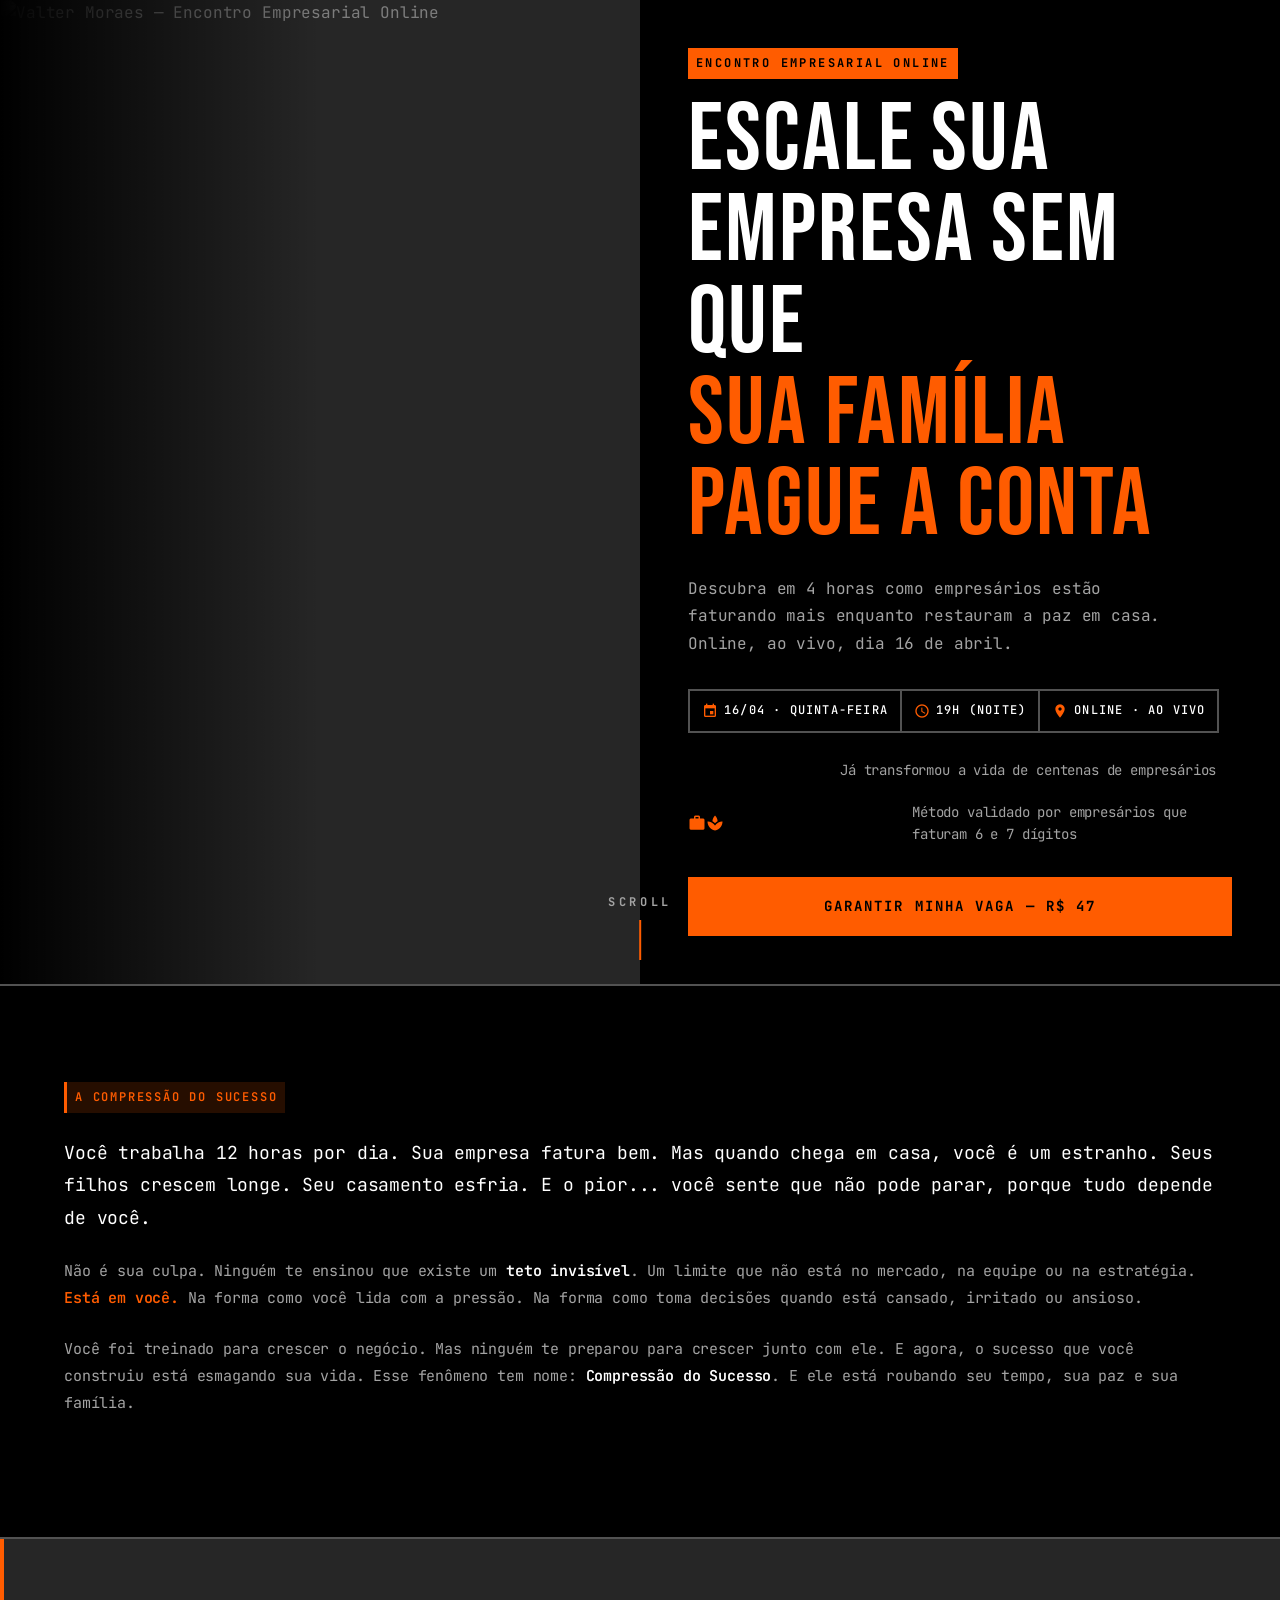
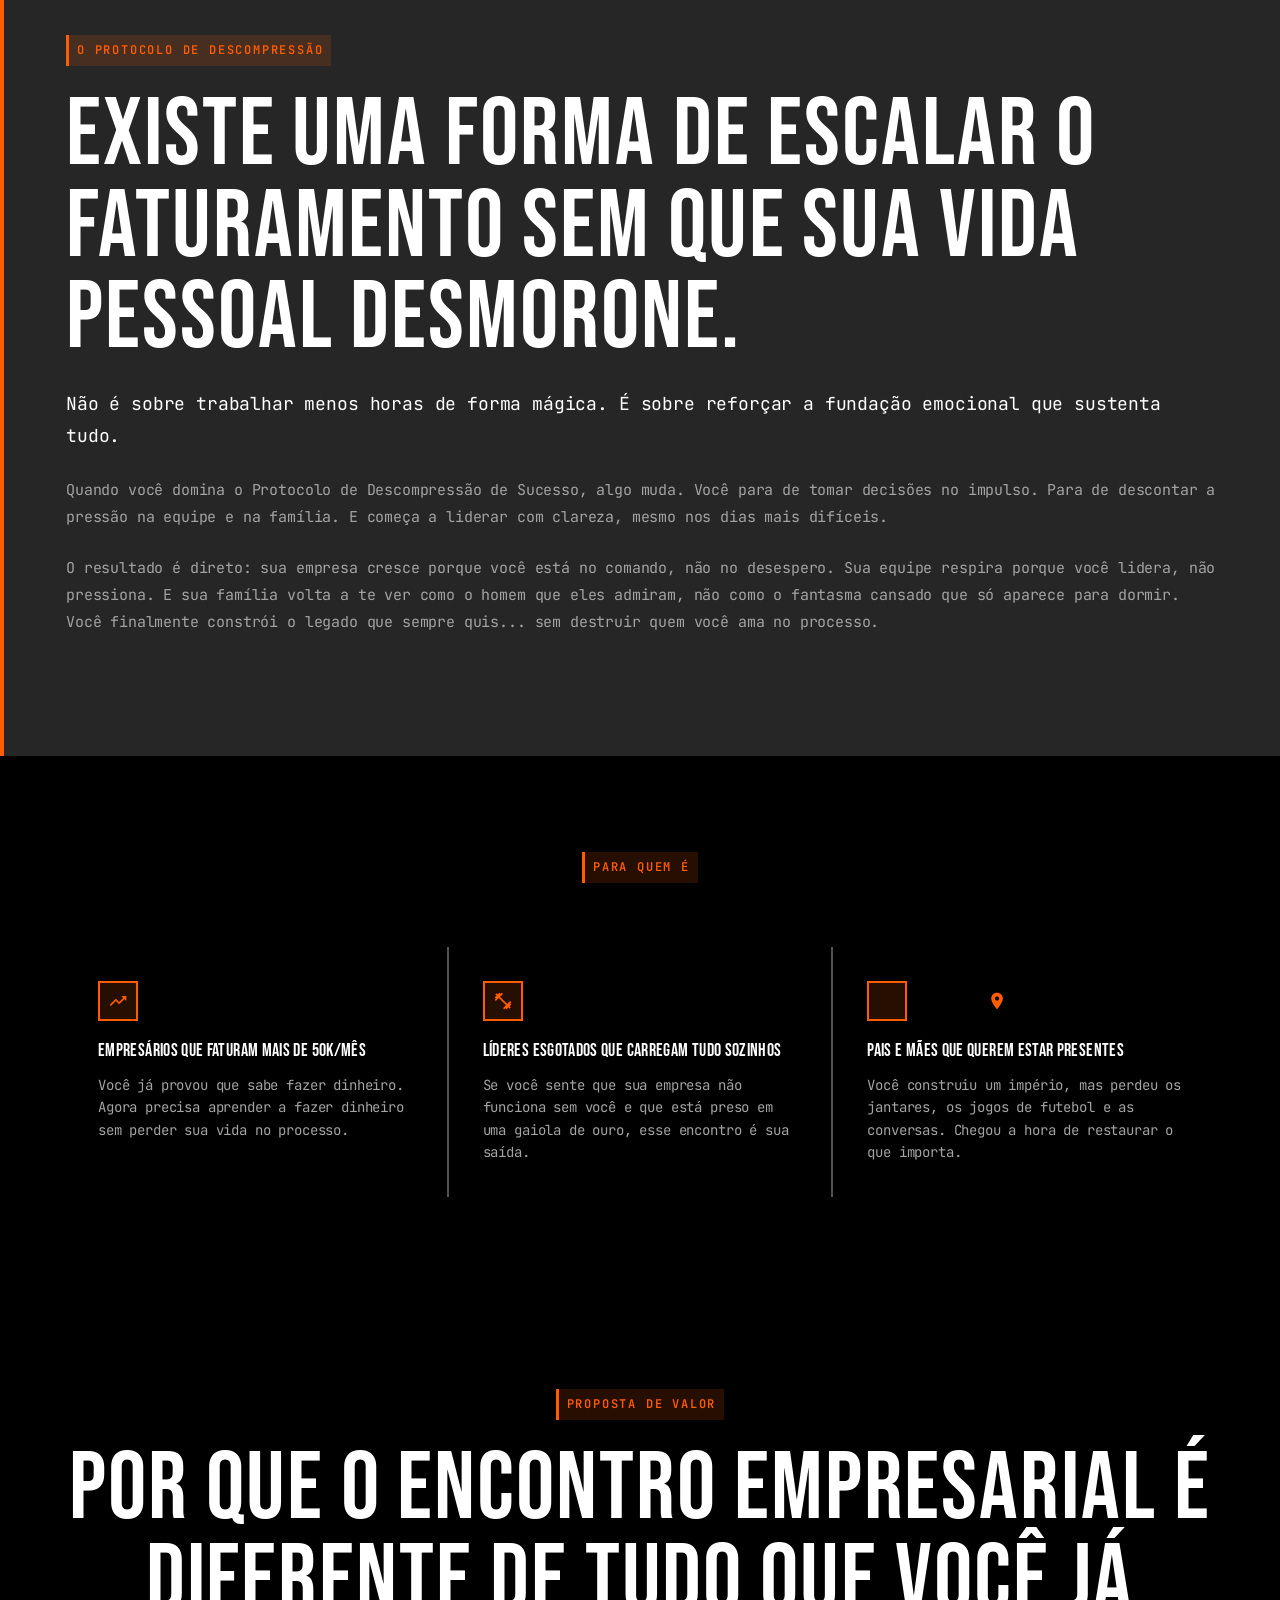
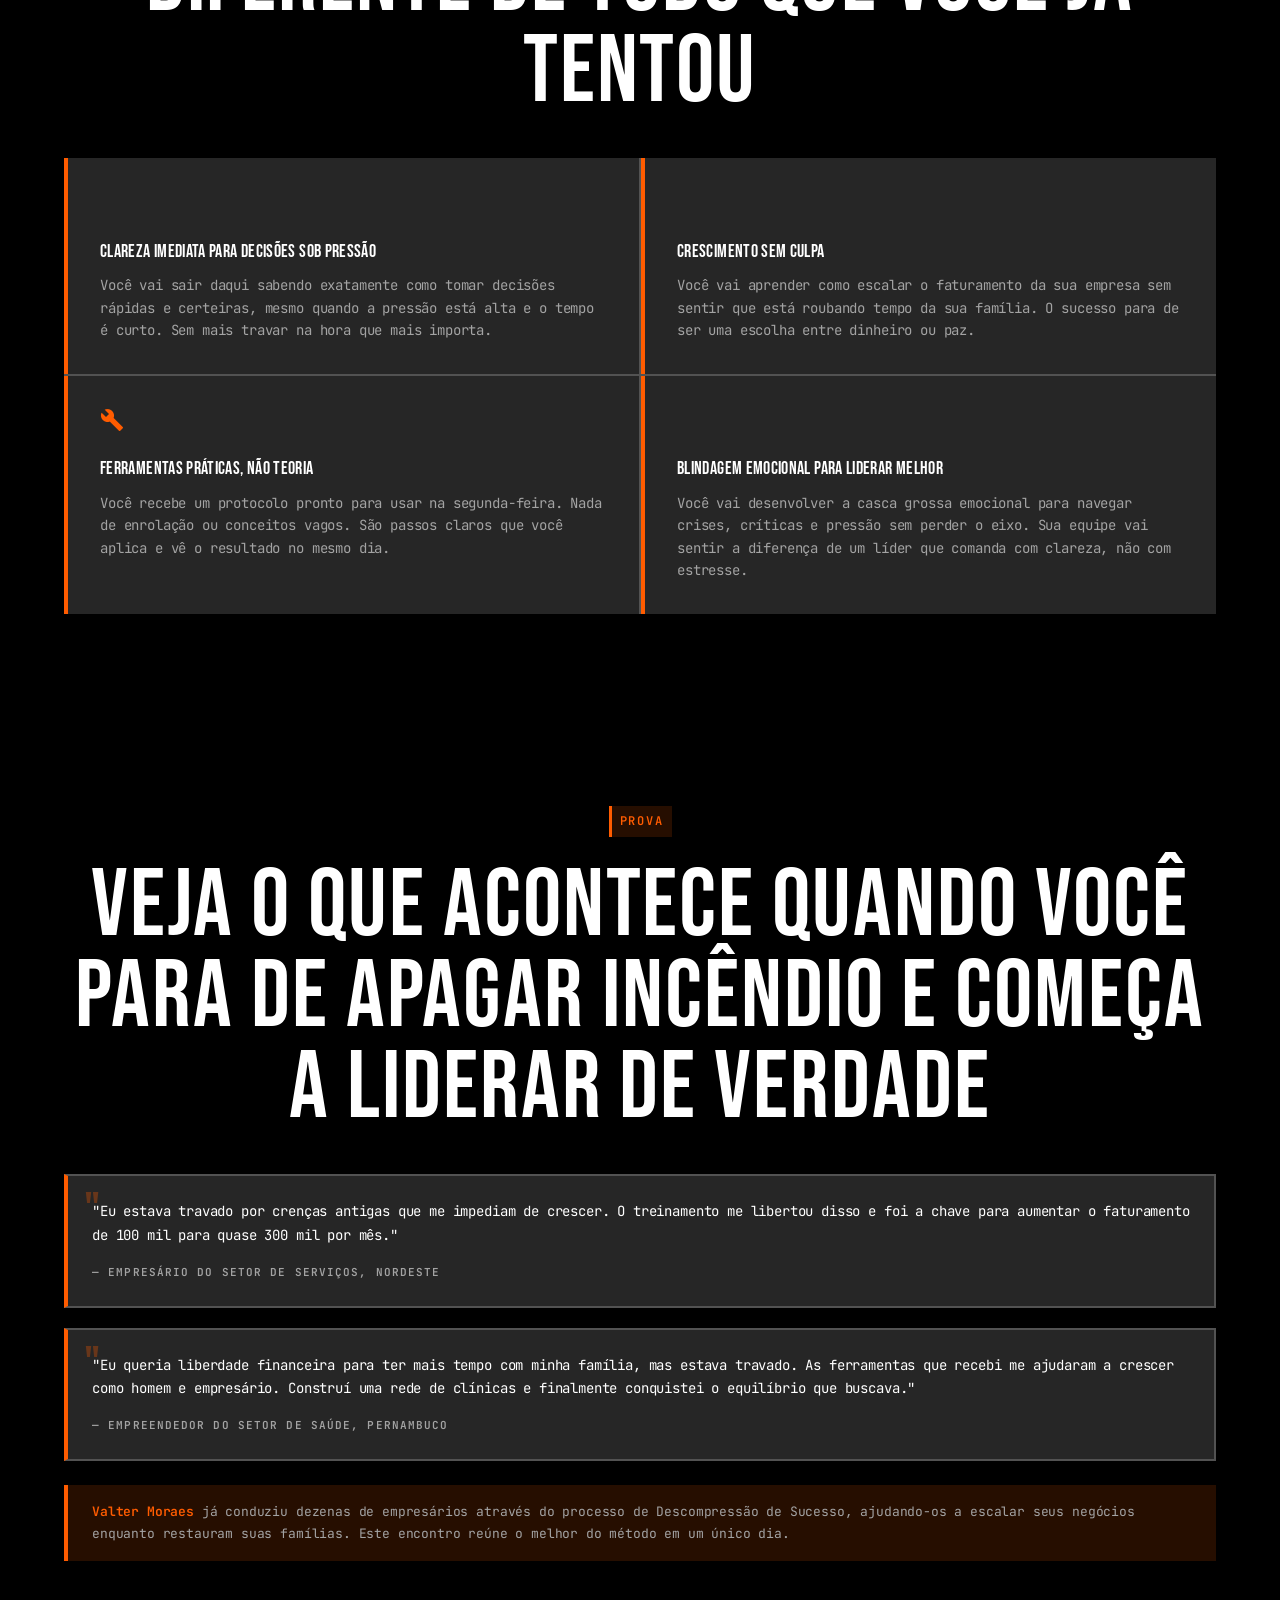
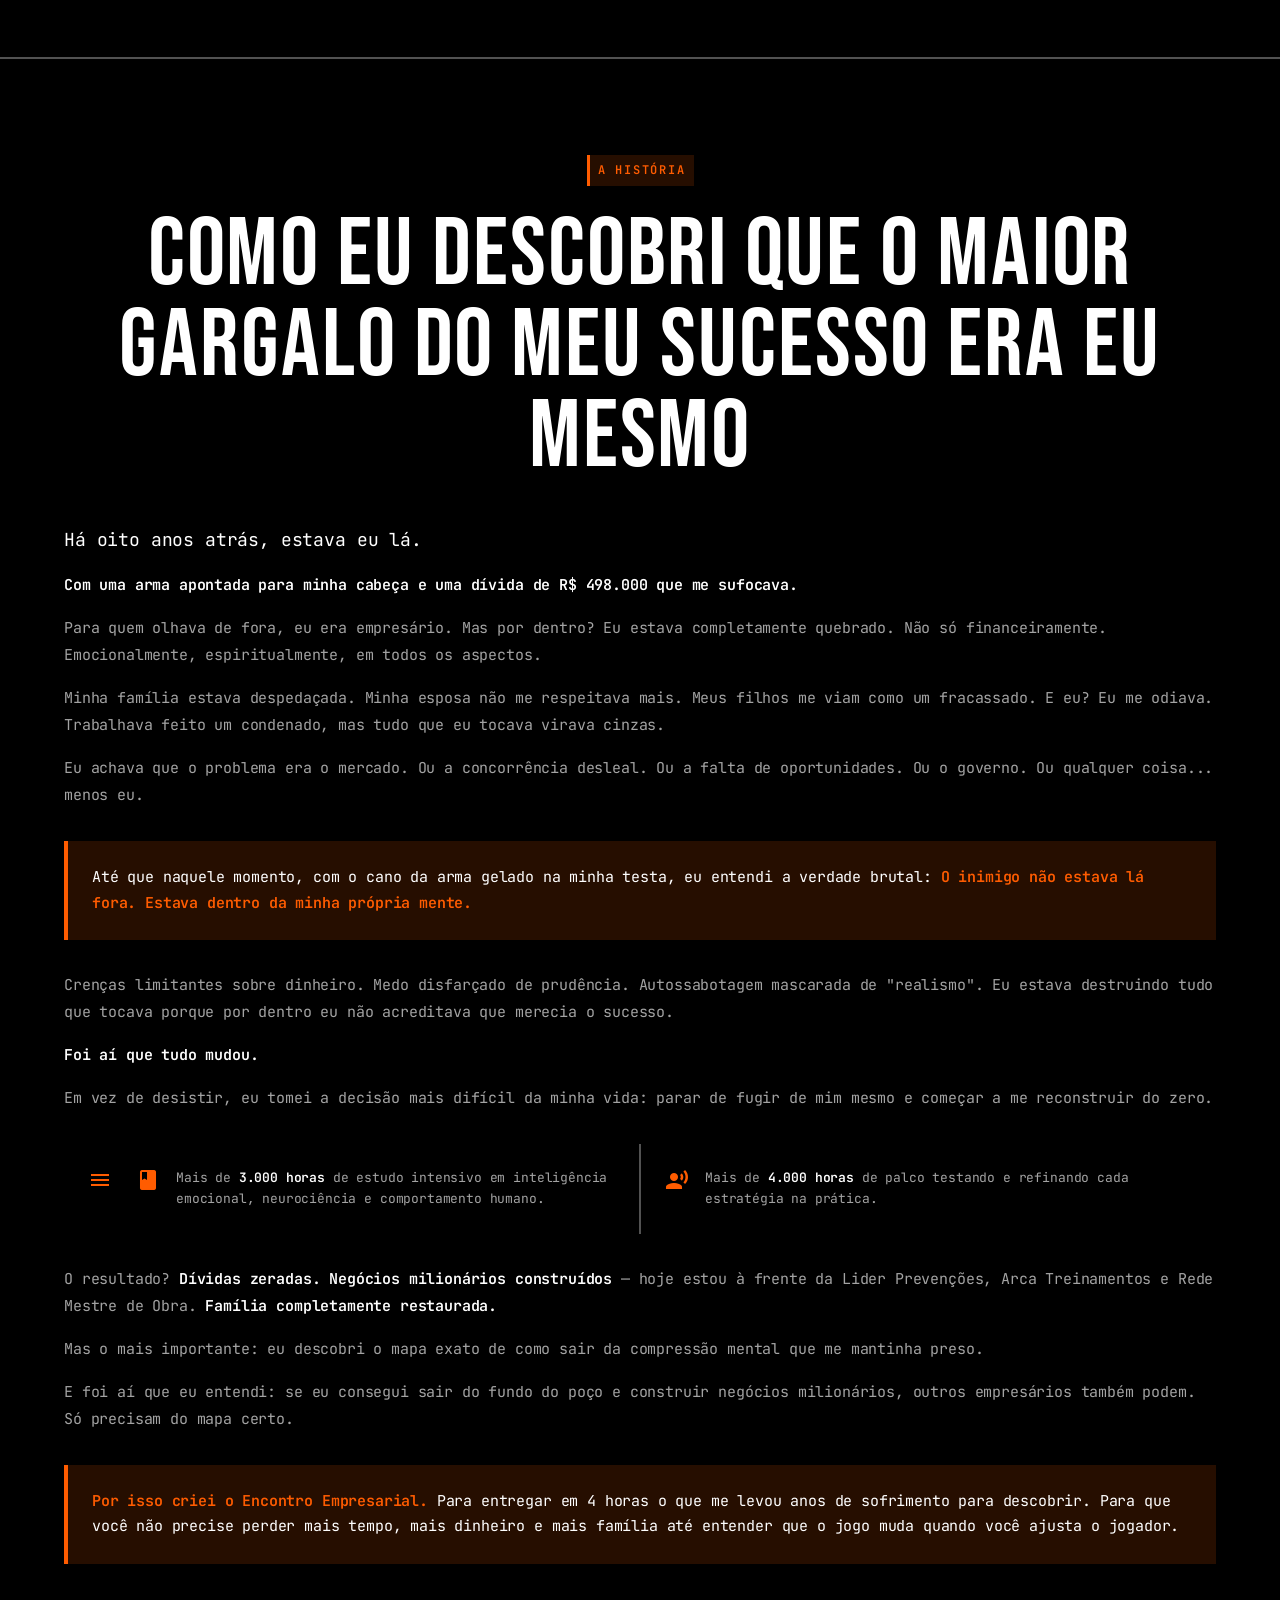
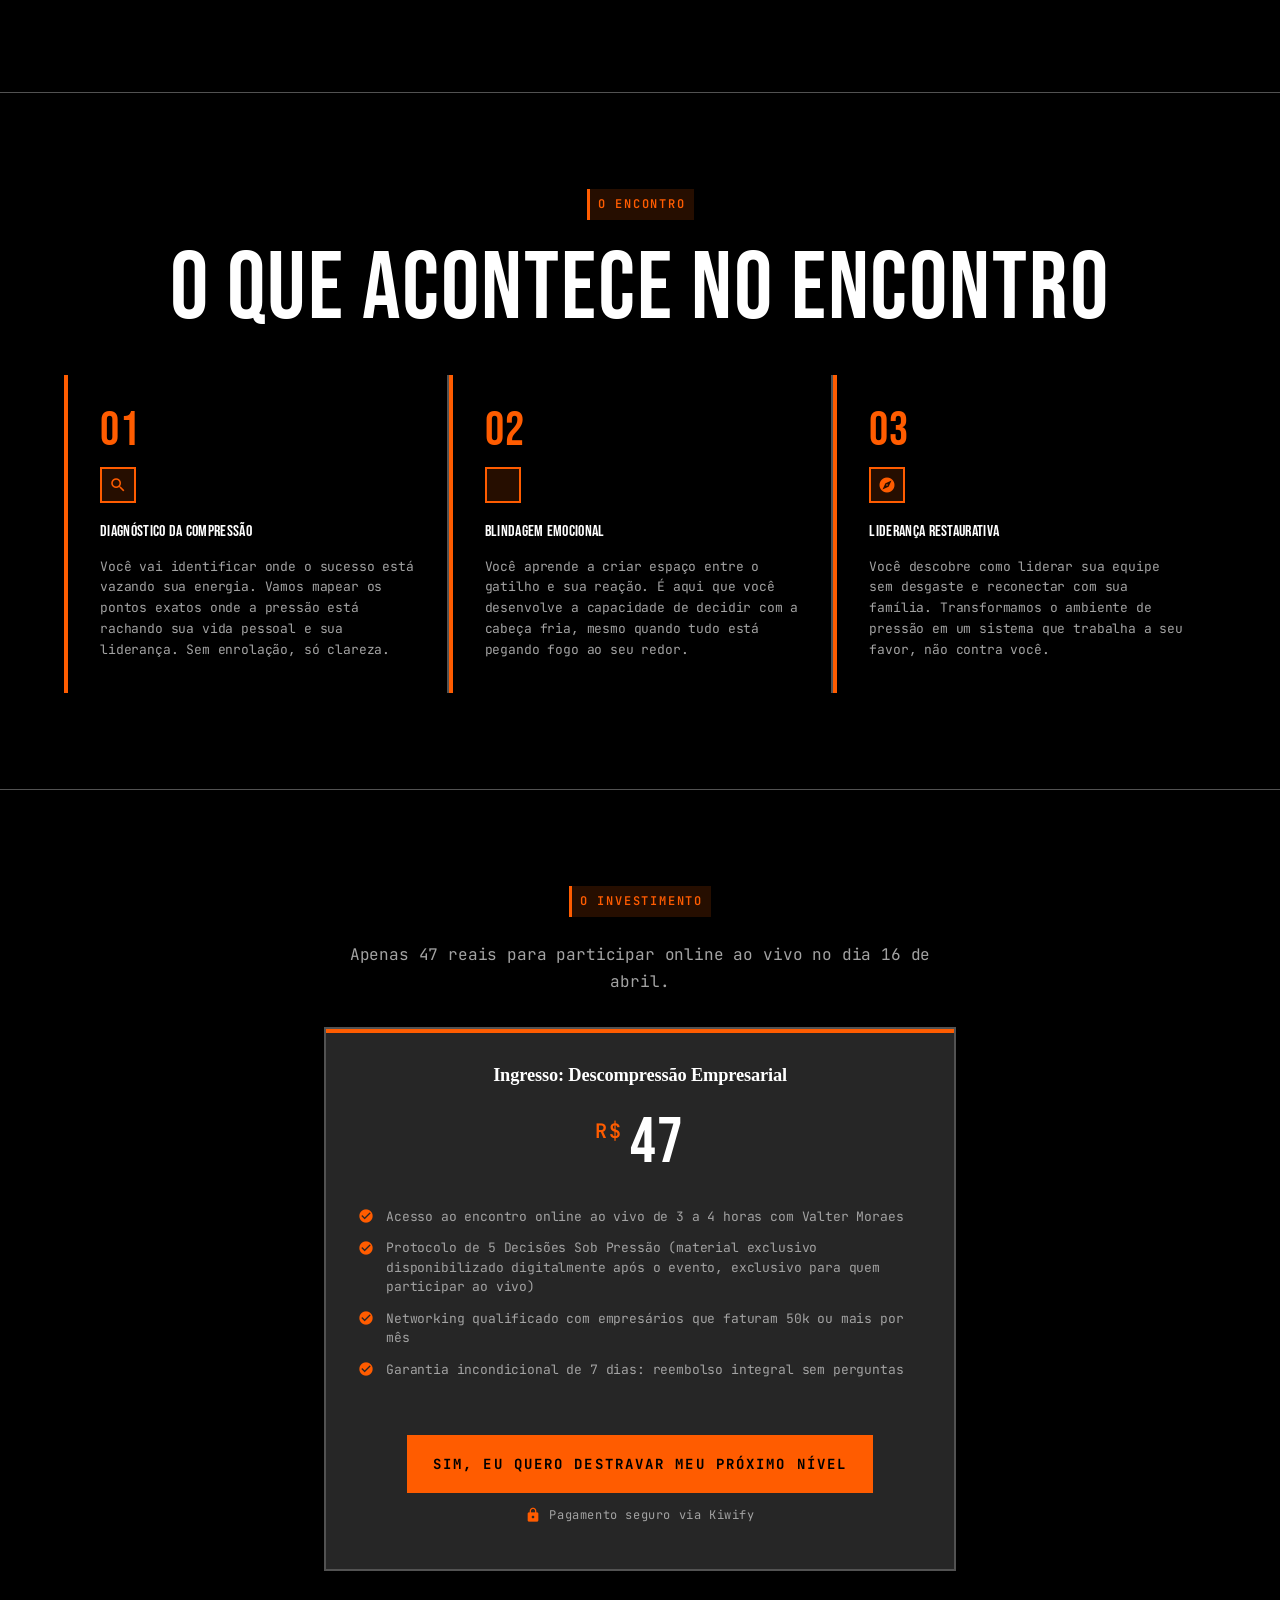
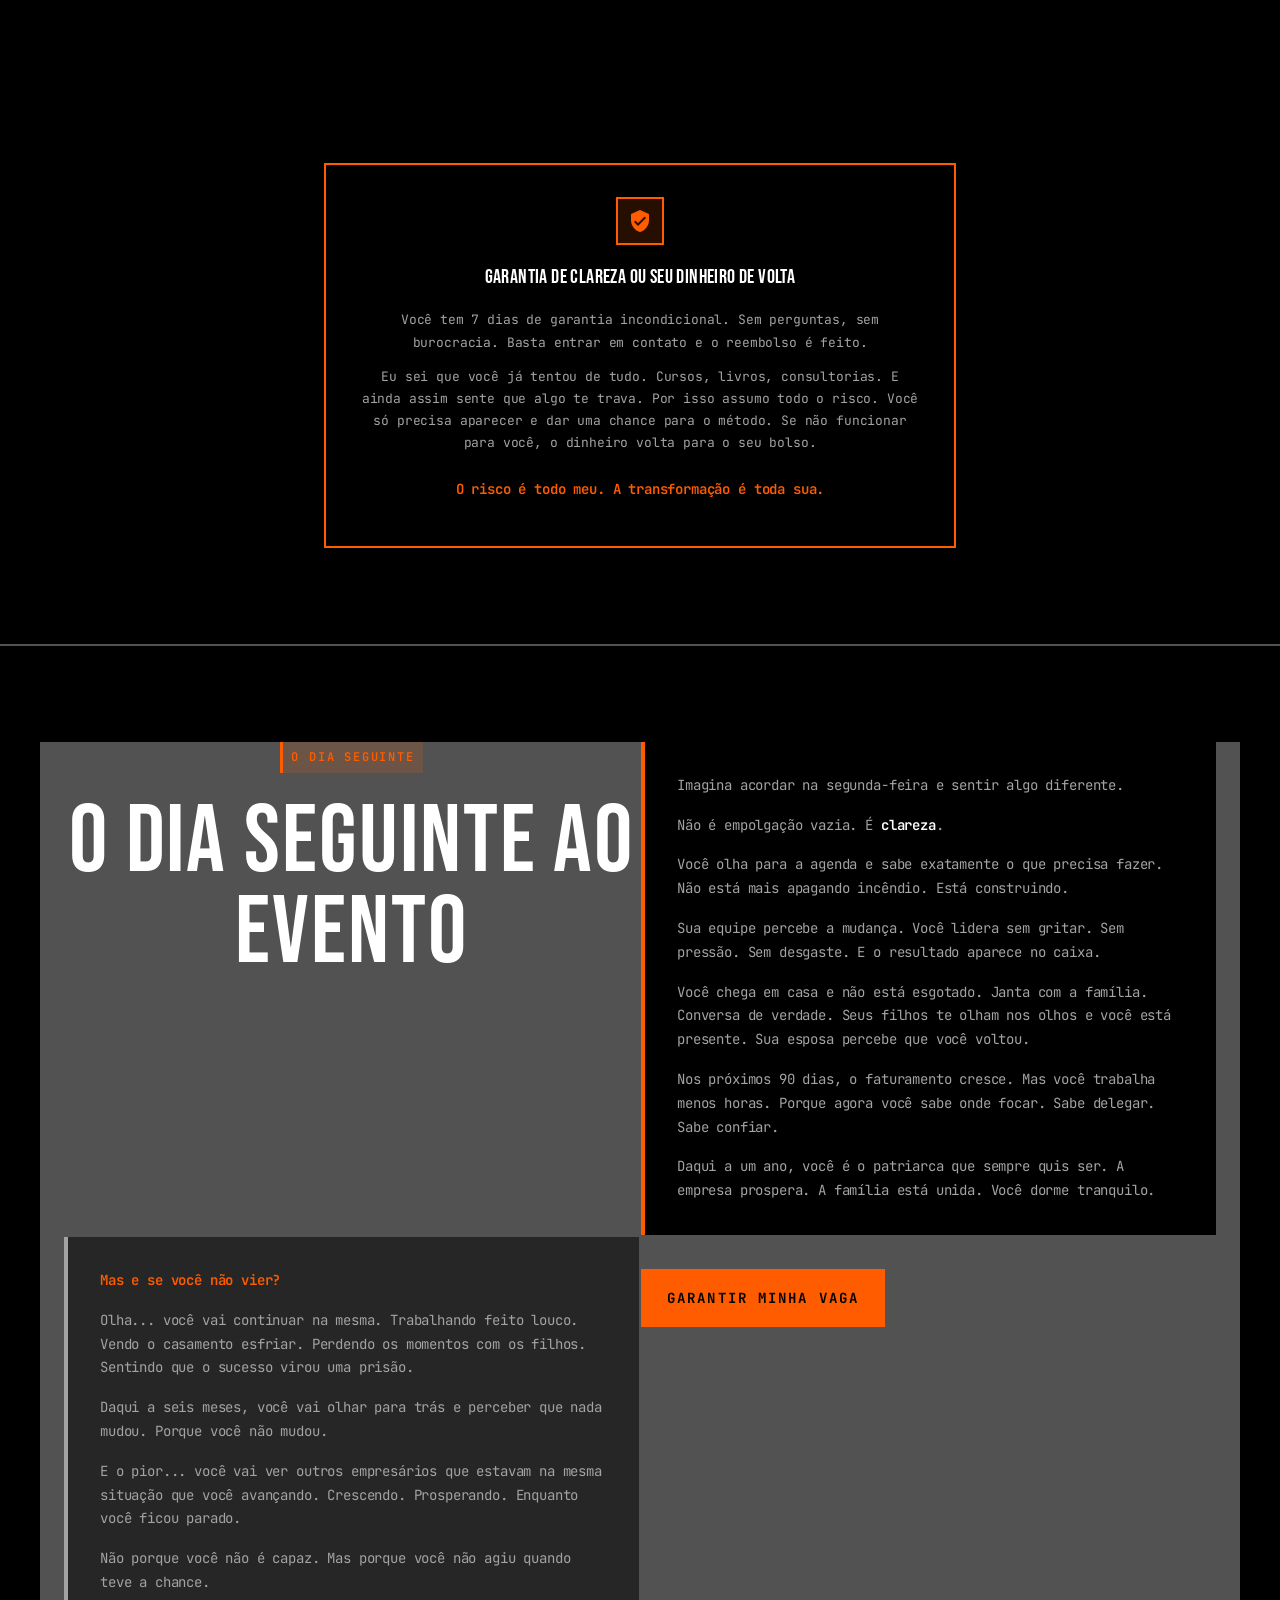
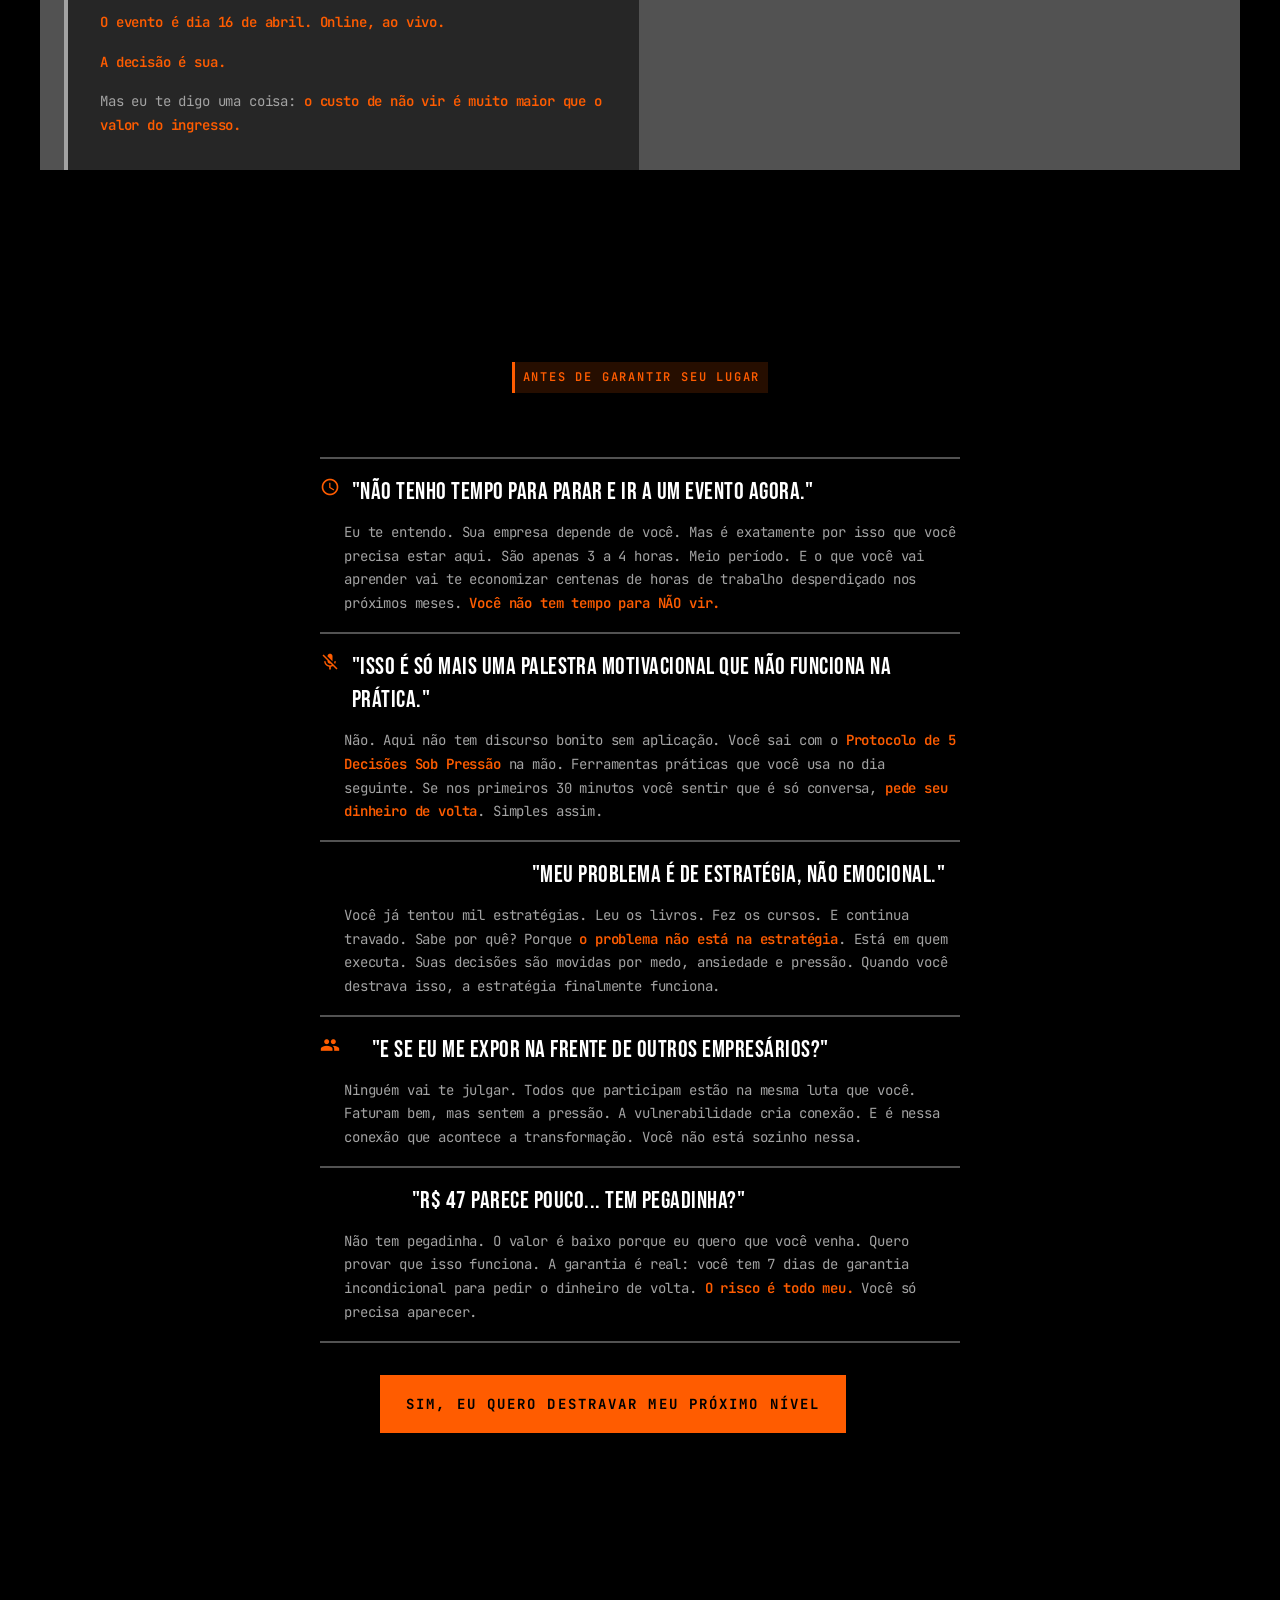
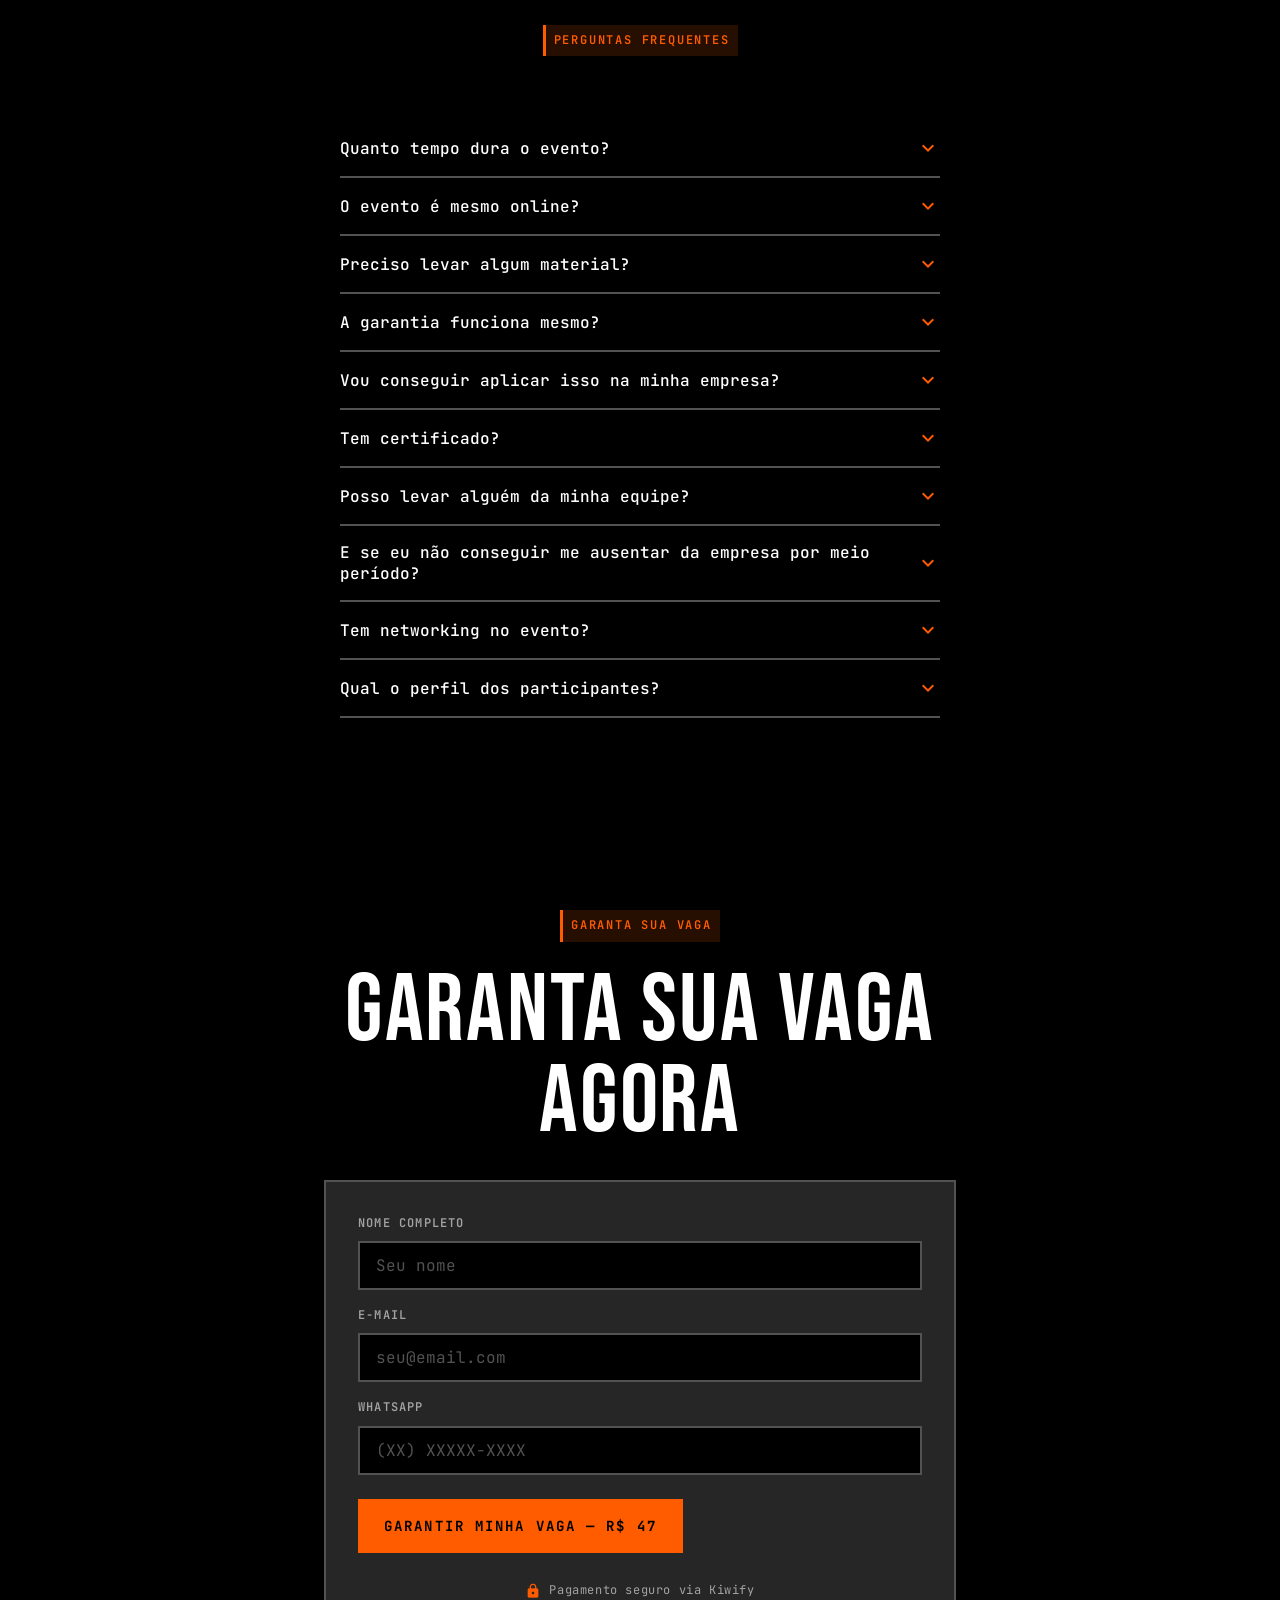
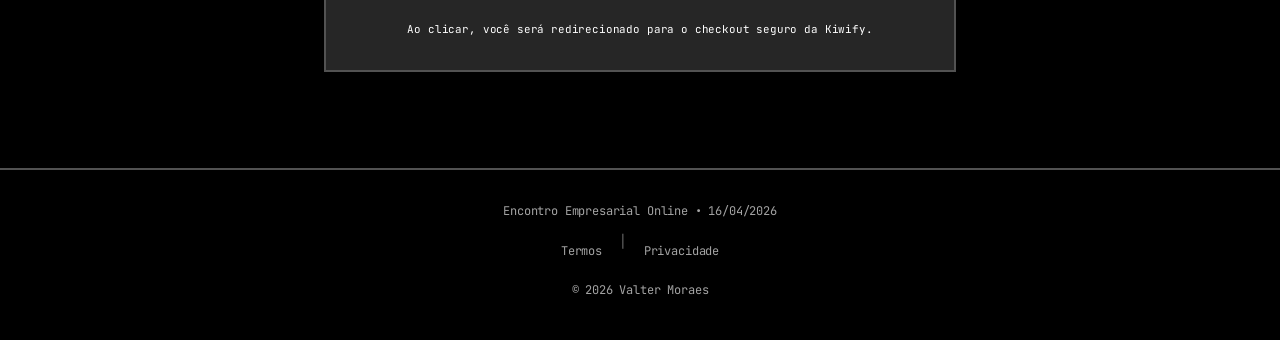
==== commit 7e5f0d01: "feat: update event to online format, add UTM parameter tracking script, and revise guarantee policy" ====
--- a/index.html
+++ b/index.html
@@ -1,20 +1,136 @@
 <!DOCTYPE html>
 <html lang="pt-BR">
 <head>
+    <script>
+(function () {
+  if (window.__utmScriptLoaded) return;
+  window.__utmScriptLoaded = true;
+
+  var FIELDS = ["src", "sck", "utm_source", "utm_medium", "utm_campaign", "utm_content", "utm_term"];
+  var STORAGE_KEY = "__utm_params";
+
+  function parseQuery(search) {
+    var params = {};
+    try {
+      if (!search) return params;
+      if (search.charAt(0) === "?") search = search.substring(1);
+      search.split("&").forEach(function(part) {
+        if (!part) return;
+        var kv = part.split("=");
+        var k = decodeURIComponent(kv[0] || "");
+        var v = decodeURIComponent(kv.slice(1).join("=") || "");
+        if (k) params[k] = v;
+      });
+    } catch (e) {}
+    return params;
+  }
+
+  function getUtmParams() {
+    var fromUrl = parseQuery(window.location.search);
+    var relevant = {};
+    var found = false;
+
+    FIELDS.forEach(function(f) {
+      if (fromUrl[f]) {
+        relevant[f] = fromUrl[f];
+        found = true;
+      }
+    });
+
+    if (found) {
+      try { sessionStorage.setItem(STORAGE_KEY, JSON.stringify(relevant)); } catch(e) {}
+      return relevant;
+    }
+
+    try {
+      var stored = sessionStorage.getItem(STORAGE_KEY);
+      if (stored) return JSON.parse(stored);
+    } catch(e) {}
+
+    return {};
+  }
+
+  function applyParamsToHref(href, params) {
+    try {
+      var url = new URL(href, window.location.href);
+      var changed = false;
+      FIELDS.forEach(function(f) {
+        if (params[f] && url.searchParams.get(f) !== params[f]) {
+          url.searchParams.set(f, params[f]);
+          changed = true;
+        }
+      });
+      return changed ? url.href : null;
+    } catch(e) {
+      return null;
+    }
+  }
+
+  function applyParams() {
+    var params = getUtmParams();
+    if (!Object.keys(params).length) return;
+
+    var links = document.getElementsByTagName("a");
+    for (var i = 0; i < links.length; i++) {
+      var link = links[i];
+      try {
+        var raw = link.getAttribute("href");
+        if (!raw) continue;
+        var lower = raw.toLowerCase();
+        if (raw.charAt(0) === "#" ||
+            lower.indexOf("mailto:") === 0 ||
+            lower.indexOf("tel:") === 0 ||
+            lower.indexOf("javascript:") === 0) continue;
+
+        var newHref = applyParamsToHref(link.href, params);
+        if (newHref) link.href = newHref;
+      } catch(e) {}
+    }
+  }
+
+  var interval = setInterval(applyParams, 500);
+  setTimeout(function() { clearInterval(interval); }, 30000);
+
+  if (typeof MutationObserver !== 'undefined' && document.body) {
+    try {
+      var observer = new MutationObserver(function(mutations) {
+        for (var i = 0; i < mutations.length; i++) {
+          if (mutations[i].addedNodes.length > 0) {
+            applyParams();
+            break;
+          }
+        }
+      });
+      observer.observe(document.body, { childList: true, subtree: true });
+    } catch(e) {}
+  }
+
+  if (document.readyState === 'loading') {
+    document.addEventListener("DOMContentLoaded", applyParams);
+  } else {
+    applyParams();
+  }
+
+})();
+</script>
     <meta charset="UTF-8">
     <meta name="viewport" content="width=device-width, initial-scale=1.0">
-    <title>Encontro Empresarial Petrolina | Valter Moraes — 17/03</title>
-    <meta name="description" content="Escale sua empresa sem que sua família pague a conta. Evento presencial em Petrolina. 17 de março. R$ 47.">
-    <meta property="og:title" content="Encontro Empresarial Petrolina | Valter Moraes">
-    <meta property="og:description" content="Escale sua empresa sem que sua família pague a conta. 17/03 em Petrolina. R$ 47.">
+    <title>Encontro Empresarial Online | Valter Moraes — 16/04</title>
+    <meta name="description" content="Escale sua empresa sem que sua família pague a conta. Evento online ao vivo. 16 de abril. R$ 47.">
+    <meta property="og:title" content="Encontro Empresarial Online | Valter Moraes">
+    <meta property="og:description" content="Escale sua empresa sem que sua família pague a conta. 16/04 online ao vivo. R$ 47.">
     <meta property="og:type" content="website">
     <link rel="preconnect" href="https://fonts.googleapis.com">
     <link rel="preconnect" href="https://fonts.gstatic.com" crossorigin>
-    <link href="https://fonts.googleapis.com/css2?family=DM+Sans:ital,wght@0,300;0,400;0,500;0,600;0,700;1,400&family=Playfair+Display:ital,wght@0,400;0,600;0,700;1,400;1,500&display=swap" rel="stylesheet">
+    <link href="https://fonts.googleapis.com/css2?family=Bebas+Neue&family=JetBrains+Mono:wght@400;500;600;700&display=swap" rel="stylesheet">
     <link href="https://fonts.googleapis.com/icon?family=Material+Icons" rel="stylesheet">
+    <link rel="stylesheet" href="css/tokens.css">
     <link rel="stylesheet" href="css/styles.css">
     <link rel="stylesheet" href="css/hero.css">
+    <link rel="stylesheet" href="css/hero-meta.css">
+    <link rel="stylesheet" href="css/hero-animations.css">
     <link rel="stylesheet" href="css/sections.css">
+    <link rel="stylesheet" href="css/cards.css">
     <link rel="stylesheet" href="css/components.css">
     <link rel="stylesheet" href="css/pricing.css">
     <link rel="stylesheet" href="css/interactive.css">
@@ -30,26 +146,25 @@
 <!-- SEÇÃO 1 — HERO -->
 <section class="hero">
     <div class="hero-bg">
-        <img src="assets/valter.JPEG" alt="Valter Moraes — Encontro Empresarial Petrolina" loading="eager">
+        <img src="assets/valter.JPEG" alt="Valter Moraes — Encontro Empresarial Online" loading="eager">
         <div class="hero-overlay"></div>
     </div>
     <div class="hero-content">
-        <div class="hero-badge anim-in">ENCONTRO EMPRESARIAL PETROLINA</div>
-        <h1 class="anim-in anim-delay-1">Escale Sua Empresa Sem Que Sua Família Pague a Conta</h1>
-        <p class="hero-sub anim-in anim-delay-2">Descubra em 4 horas como empresários de Petrolina estão faturando mais enquanto restauram a paz em casa. Presencial, dia 17 de março.</p>
+        <div class="hero-badge anim-in">ENCONTRO EMPRESARIAL ONLINE</div>
+        <h1 class="anim-in anim-delay-1">Escale Sua Empresa Sem Que <span class="highlight">Sua Família Pague a Conta</span></h1>
+        <p class="hero-sub anim-in anim-delay-2">Descubra em 4 horas como empresários estão faturando mais enquanto restauram a paz em casa. Online, ao vivo, dia 16 de abril.</p>
+        <div class="hero-meta anim-in anim-delay-2">
+            <div class="hero-meta-item"><span class="material-icons icon">event</span> 16/04 · Quinta-feira</div>
+            <div class="hero-meta-item"><span class="material-icons icon">schedule</span> 19h (Noite)</div>
+            <div class="hero-meta-item"><span class="material-icons icon">location_on</span> Online · Ao Vivo</div>
+        </div>
         <div class="hero-credibility anim-in anim-delay-2">
             <span><span class="material-icons icon">verified</span> Já transformou a vida de centenas de empresários</span>
             <span><span class="material-icons icon">workspace_premium</span> Método validado por empresários que faturam 6 e 7 dígitos</span>
         </div>
-        <div class="hero-meta anim-in anim-delay-2">
-            <div class="hero-meta-item"><span class="material-icons icon">event</span> 17/03 · Terça</div>
-            <div class="hero-meta-item"><span class="material-icons icon">schedule</span> 19h</div>
-            <div class="hero-meta-item"><span class="material-icons icon">location_on</span> Petrolina · Presencial</div>
-            <div class="hero-meta-item" style="color:var(--gold);font-weight:700;background:var(--gold-subtle);border-color:rgba(201,168,76,0.3)"><span class="material-icons icon">confirmation_number</span> R$ 47</div>
-        </div>
-        <a href="#inscricao" class="btn-cta pulse-cta anim-in anim-delay-3">Garantir Minha Vaga</a>
-    </div>
-    <div class="scroll-indicator"><span class="material-icons" style="color:var(--gold);font-size:28px">expand_more</span></div>
+        <a href="#inscricao" class="btn-cta pulse-cta anim-in anim-delay-3">Garantir Minha Vaga — R$ 47</a>
+    </div>
+    <div class="scroll-indicator"></div>
 </section>
 
 <!-- SEÇÃO 2 — O PROBLEMA -->
@@ -220,7 +335,7 @@
     <div class="container-narrow reveal">
         <div style="text-align:center;margin-bottom:2rem">
             <span class="section-label">O Investimento</span>
-            <p class="section-subtitle" style="margin:0 auto">Apenas 47 reais para estar presente no dia 17 de março em Petrolina.</p>
+            <p class="section-subtitle" style="margin:0 auto">Apenas 47 reais para participar online ao vivo no dia 16 de abril.</p>
         </div>
         <div class="pricing-card">
             <h3 style="font-family:'Playfair Display',serif;font-size:1.15rem;color:#fff;margin-bottom:0.5rem;font-weight:700">Ingresso: Descompressão Empresarial</h3>
@@ -228,10 +343,10 @@
                 <div class="pricing-price"><span class="currency">R$</span>47</div>
             </div>
             <ul class="pricing-features">
-                <li><span class="material-icons icon">check_circle</span> Acesso ao encontro presencial de 3 a 4 horas com Valter Moraes</li>
-                <li><span class="material-icons icon">check_circle</span> Protocolo de 5 Decisões Sob Pressão (material exclusivo entregue no evento)</li>
+                <li><span class="material-icons icon">check_circle</span> Acesso ao encontro online ao vivo de 3 a 4 horas com Valter Moraes</li>
+                <li><span class="material-icons icon">check_circle</span> Protocolo de 5 Decisões Sob Pressão (material exclusivo disponibilizado digitalmente após o evento, exclusivo para quem participar ao vivo)</li>
                 <li><span class="material-icons icon">check_circle</span> Networking qualificado com empresários que faturam 50k ou mais por mês</li>
-                <li><span class="material-icons icon">check_circle</span> Garantia de satisfação: reembolso integral nos primeiros 30 minutos se não sentir que vale a pena</li>
+                <li><span class="material-icons icon">check_circle</span> Garantia incondicional de 7 dias: reembolso integral sem perguntas</li>
             </ul>
             <a href="#inscricao" class="btn-cta pulse-cta" style="margin-top:1.5rem">SIM, EU QUERO DESTRAVAR MEU PRÓXIMO NÍVEL</a>
             <div class="security-line"><span class="material-icons icon">lock</span> Pagamento seguro via Kiwify</div>
@@ -245,7 +360,7 @@
         <div class="guarantee-card">
             <div class="guarantee-shield"><span class="material-icons icon">verified_user</span></div>
             <h3>Garantia de Clareza ou Seu Dinheiro de Volta</h3>
-            <p>Se nos primeiros 30 minutos do encontro você sentir que não está recebendo o valor prometido, basta nos avisar no local. Devolvemos 100 por cento do seu investimento na hora. Sem perguntas, sem burocracia.</p>
+            <p>Você tem 7 dias de garantia incondicional. Sem perguntas, sem burocracia. Basta entrar em contato e o reembolso é feito.</p>
             <p>Eu sei que você já tentou de tudo. Cursos, livros, consultorias. E ainda assim sente que algo te trava. Por isso assumo todo o risco. Você só precisa aparecer e dar uma chance para o método. Se não funcionar para você, o dinheiro volta para o seu bolso.</p>
             <p class="guarantee-bold">O risco é todo meu. A transformação é toda sua.</p>
         </div>
@@ -274,7 +389,7 @@
             <p class="future-text">Daqui a seis meses, você vai olhar para trás e perceber que nada mudou. Porque você não mudou.</p>
             <p class="future-text">E o pior... você vai ver outros empresários que estavam na mesma situação que você avançando. Crescendo. Prosperando. Enquanto você ficou parado.</p>
             <p class="future-text">Não porque você não é capaz. Mas porque você não agiu quando teve a chance.</p>
-            <p class="future-text"><strong>O evento é dia 17 de março. Em Petrolina.</strong></p>
+            <p class="future-text"><strong>O evento é dia 16 de abril. Online, ao vivo.</strong></p>
             <p class="future-text"><strong>A decisão é sua.</strong></p>
             <p class="future-text" style="margin-bottom:0">Mas eu te digo uma coisa: <strong>o custo de não vir é muito maior que o valor do ingresso.</strong></p>
         </div>
@@ -305,11 +420,11 @@
             </div>
             <div class="objection-item">
                 <div class="objection-q"><span class="material-icons icon">groups</span>"E se eu me expor na frente de outros empresários?"</div>
-                <p class="objection-a">Ninguém vai te julgar. Todos ali estão na mesma luta que você. Faturam bem, mas sentem a pressão. A vulnerabilidade cria conexão. E é nessa conexão que acontece a transformação. Você não está sozinho nessa.</p>
+                <p class="objection-a">Ninguém vai te julgar. Todos que participam estão na mesma luta que você. Faturam bem, mas sentem a pressão. A vulnerabilidade cria conexão. E é nessa conexão que acontece a transformação. Você não está sozinho nessa.</p>
             </div>
             <div class="objection-item">
                 <div class="objection-q"><span class="material-icons icon">paid</span>"R$ 47 parece pouco... tem pegadinha?"</div>
-                <p class="objection-a">Não tem pegadinha. O valor é baixo porque eu quero que você venha. Quero provar que isso funciona. A garantia é real: se não valer a pena, você pede o dinheiro de volta nos primeiros 30 minutos. <strong>O risco é todo meu.</strong> Você só precisa aparecer.</p>
+                <p class="objection-a">Não tem pegadinha. O valor é baixo porque eu quero que você venha. Quero provar que isso funciona. A garantia é real: você tem 7 dias de garantia incondicional para pedir o dinheiro de volta. <strong>O risco é todo meu.</strong> Você só precisa aparecer.</p>
             </div>
         </div>
         <div style="max-width:520px;margin:2rem auto 0">
@@ -330,16 +445,16 @@
                 <div class="faq-answer"><div class="faq-answer-inner">O encontro tem duração de 3 a 4 horas. É um formato concentrado para você aplicar no dia seguinte.</div></div>
             </div>
             <div class="faq-item">
-                <button class="faq-btn" aria-expanded="false"><span>O evento é mesmo em Petrolina?</span><span class="material-icons icon">expand_more</span></button>
-                <div class="faq-answer"><div class="faq-answer-inner">Sim. O encontro acontece presencialmente em Petrolina no dia 17 de março na Arca Treinamentos.</div></div>
+                <button class="faq-btn" aria-expanded="false"><span>O evento é mesmo online?</span><span class="material-icons icon">expand_more</span></button>
+                <div class="faq-answer"><div class="faq-answer-inner">Sim. O encontro acontece online ao vivo no dia 16 de abril a partir das 19h.</div></div>
             </div>
             <div class="faq-item">
                 <button class="faq-btn" aria-expanded="false"><span>Preciso levar algum material?</span><span class="material-icons icon">expand_more</span></button>
-                <div class="faq-answer"><div class="faq-answer-inner">Não. Leve apenas você, sua disposição para encarar a verdade e um caderno se quiser anotar. O resto a gente entrega.</div></div>
+                <div class="faq-answer"><div class="faq-answer-inner">Não. Tenha à mão apenas você, sua disposição para encarar a verdade e um caderno se quiser anotar. O resto a gente disponibiliza.</div></div>
             </div>
             <div class="faq-item">
                 <button class="faq-btn" aria-expanded="false"><span>A garantia funciona mesmo?</span><span class="material-icons icon">expand_more</span></button>
-                <div class="faq-answer"><div class="faq-answer-inner">Sim. Se nos primeiros 30 minutos você sentir que não é para você, basta avisar no local e devolvemos seu dinheiro. Sem perguntas.</div></div>
+                <div class="faq-answer"><div class="faq-answer-inner">Sim. São 7 dias de garantia incondicional. Basta entrar em contato e devolvemos o valor integral, sem nenhuma pergunta.</div></div>
             </div>
             <div class="faq-item">
                 <button class="faq-btn" aria-expanded="false"><span>Vou conseguir aplicar isso na minha empresa?</span><span class="material-icons icon">expand_more</span></button>
@@ -359,7 +474,7 @@
             </div>
             <div class="faq-item">
                 <button class="faq-btn" aria-expanded="false"><span>Tem networking no evento?</span><span class="material-icons icon">expand_more</span></button>
-                <div class="faq-answer"><div class="faq-answer-inner">Sim. Você vai estar com outros empresários de Petrolina que faturam no mesmo nível. As conexões acontecem naturalmente.</div></div>
+                <div class="faq-answer"><div class="faq-answer-inner">Sim. Você vai estar com outros empresários que faturam no mesmo nível. As conexões acontecem naturalmente.</div></div>
             </div>
             <div class="faq-item">
                 <button class="faq-btn" aria-expanded="false"><span>Qual o perfil dos participantes?</span><span class="material-icons icon">expand_more</span></button>
@@ -402,7 +517,7 @@
 
 <!-- FOOTER -->
 <footer class="site-footer">
-    <p>Encontro Empresarial Petrolina &bull; 17/03/2026</p>
+    <p>Encontro Empresarial Online &bull; 16/04/2026</p>
     <div style="display:flex;justify-content:center;gap:1rem;margin-bottom:0.5rem">
         <a href="#">Termos</a>
         <span style="color:var(--border)">|</span>
--- a/css/tokens.css
+++ b/css/tokens.css
@@ -0,0 +1,70 @@
+/* ==============================================
+   NEO-BRUTALIST EDITORIAL — DESIGN TOKENS
+   Mobile-first approach
+   ============================================== */
+:root {
+    /* === EXTREME CONTRAST PALETTE === */
+    --black: #000000;
+    --white: #ffffff;
+    --gray-100: #f7f7f7;
+    --gray-200: #e5e5e5;
+    --gray-400: #a3a3a3;
+    --gray-600: #525252;
+    --gray-800: #262626;
+    
+    /* === ACCENT — ELECTRIC ORANGE === */
+    --accent: #ff5c00;
+    --accent-hover: #ff7a33;
+    --accent-muted: rgba(255, 92, 0, 0.15);
+    --accent-glow: rgba(255, 92, 0, 0.4);
+    
+    /* === SEMANTIC === */
+    --bg: var(--black);
+    --bg-alt: var(--gray-800);
+    --text: var(--white);
+    --text-muted: var(--gray-400);
+    --border: var(--gray-600);
+    --border-light: rgba(255, 255, 255, 0.1);
+    
+    /* === TYPOGRAPHY — MOBILE-FIRST === */
+    --font-display: 'Bebas Neue', Impact, sans-serif;
+    --font-body: 'JetBrains Mono', 'Courier New', monospace;
+    
+    /* Font sizes - mobile base */
+    --text-xs: 0.75rem;      /* 12px - labels */
+    --text-sm: 0.875rem;     /* 14px - meta */
+    --text-base: 1rem;       /* 16px - body */
+    --text-lg: 1.125rem;     /* 18px - emphasis */
+    --text-xl: 1.5rem;       /* 24px - subheadings */
+    --text-2xl: 2rem;        /* 32px - mobile titles */
+    --text-3xl: 2.5rem;      /* 40px - mobile hero */
+    --text-4xl: 3rem;        /* 48px - desktop hero */
+    --text-5xl: 4rem;        /* 64px - large hero */
+    --text-6xl: 6rem;        /* 96px - massive */
+    
+    /* === SPACING — MOBILE-FIRST === */
+    --space-2xs: 0.375rem;   /* 6px */
+    --space-xs: 0.5rem;      /* 8px */
+    --space-sm: 0.75rem;     /* 12px */
+    --space-md: 1rem;        /* 16px */
+    --space-lg: 1.5rem;      /* 24px */
+    --space-xl: 2rem;        /* 32px */
+    --space-2xl: 3rem;       /* 48px */
+    --space-3xl: 4rem;       /* 64px */
+    --space-4xl: 6rem;        /* 96px */
+    
+    /* Touch target minimum */
+    --touch-min: 44px;
+    
+    /* === CONTENT === */
+    --max-w: 1200px;
+    --max-w-narrow: 680px;
+    
+    /* === MOTION — SNAPPY === */
+    --ease-out: cubic-bezier(0.22, 1, 0.36, 1);
+    --ease-in-out: cubic-bezier(0.4, 0, 0.2, 1);
+    --ease-bounce: cubic-bezier(0.34, 1.56, 0.64, 1);
+    --duration-fast: 150ms;
+    --duration-normal: 300ms;
+    --duration-slow: 500ms;
+}
--- a/css/styles.css
+++ b/css/styles.css
@@ -1,101 +1,168 @@
 /* ==============================================
-   CORE VARIABLES & RESET
+   NEO-BRUTALIST EDITORIAL — BASE
+   Mobile-first approach
    ============================================== */
-:root {
-    --bg: #0B0B0F;
-    --bg-deep: #06060A;
-    --bg-card: rgba(255, 255, 255, 0.03);
-    --bg-card-hover: rgba(255, 255, 255, 0.06);
-    --text: #EDE8DF;
-    --text-muted: rgba(237, 232, 223, 0.6);
-    --text-dim: rgba(237, 232, 223, 0.4);
-    --gold: #C9A84C;
-    --gold-light: #E0C76A;
-    --gold-dark: #A68735;
-    --gold-glow: rgba(201, 168, 76, 0.25);
-    --gold-subtle: rgba(201, 168, 76, 0.08);
-    --red-subtle: rgba(180, 60, 60, 0.15);
-    --red-border: rgba(180, 60, 60, 0.35);
-    --red-text: #D4A0A0;
-    --border: rgba(237, 232, 223, 0.08);
-    --border-gold: rgba(201, 168, 76, 0.2);
-    --radius: 12px;
-    --radius-sm: 8px;
-    --max-w: 760px;
-    --max-w-narrow: 520px;
+
+*, *::before, *::after { 
+    box-sizing: border-box; 
+    margin: 0; 
+    padding: 0; 
 }
 
-* { box-sizing: border-box; margin: 0; padding: 0; }
-
-html { scroll-behavior: smooth; }
+html { 
+    scroll-behavior: smooth;
+    font-size: 16px;
+    color-scheme: dark;
+    -webkit-text-size-adjust: 100%;
+}
 
 body {
-    font-family: 'DM Sans', sans-serif;
+    font-family: var(--font-body);
+    font-weight: 400;
     background-color: var(--bg);
     color: var(--text);
     -webkit-font-smoothing: antialiased;
-    -moz-osx-font-smoothing: grayscale;
-    overflow-x: hidden;
     line-height: 1.6;
+    letter-spacing: -0.01em;
 }
 
-img { max-width: 100%; height: auto; display: block; }
-a { text-decoration: none; color: inherit; }
+::selection {
+    background: var(--accent);
+    color: var(--black);
+}
+
+img { 
+    max-width: 100%; 
+    height: auto; 
+    display: block; 
+}
+
+a { 
+    text-decoration: none; 
+    color: inherit;
+}
 
 /* ==============================================
-   TYPOGRAPHY
+   BRUTALIST TYPOGRAPHY — MOBILE-FIRST
    ============================================== */
-.font-display {
-    font-family: 'Playfair Display', serif;
-}
-
 .section-label {
-    font-size: 0.7rem;
-    font-weight: 700;
-    letter-spacing: 0.25em;
+    font-family: var(--font-body);
+    font-size: var(--text-xs);
+    font-weight: 600;
+    letter-spacing: 0.15em;
     text-transform: uppercase;
-    color: var(--gold);
+    color: var(--accent);
     display: inline-block;
-    margin-bottom: 1rem;
+    padding: var(--space-2xs) var(--space-xs);
+    background: var(--accent-muted);
+    border-left: 3px solid var(--accent);
+    margin-bottom: var(--space-lg);
 }
 
 .section-title {
-    font-family: 'Playfair Display', serif;
-    font-size: clamp(1.75rem, 5vw, 2.75rem);
-    font-weight: 700;
-    line-height: 1.15;
-    color: #fff;
-    margin-bottom: 1.25rem;
+    font-family: var(--font-display);
+    font-size: var(--text-3xl);
+    font-weight: 400;
+    line-height: 0.95;
+    color: var(--text);
+    letter-spacing: 0.02em;
+    text-transform: uppercase;
+}
+
+@media (min-width: 768px) {
+    .section-title {
+        font-size: var(--text-5xl);
+    }
+}
+
+@media (min-width: 1024px) {
+    .section-title {
+        font-size: var(--text-6xl);
+    }
+}
+
+.section-title .highlight {
+    color: var(--accent);
 }
 
 .section-subtitle {
-    font-size: 1.05rem;
+    font-family: var(--font-body);
+    font-size: var(--text-base);
     line-height: 1.7;
     color: var(--text-muted);
     max-width: 600px;
 }
 
 /* ==============================================
-   LAYOUT
+   LAYOUT — MOBILE-FIRST
    ============================================== */
 .container {
     max-width: var(--max-w);
     margin: 0 auto;
-    padding: 0 1.25rem;
+    padding: 0 var(--space-md);
+}
+
+@media (min-width: 768px) {
+    .container {
+        padding: 0 var(--space-lg);
+    }
 }
 
 .container-narrow {
     max-width: var(--max-w-narrow);
     margin: 0 auto;
-    padding: 0 1.25rem;
+    padding: 0 var(--space-md);
+}
+
+@media (min-width: 768px) {
+    .container-narrow {
+        padding: 0 var(--space-lg);
+    }
 }
 
 .section-pad {
-    padding: 5rem 0;
+    padding: var(--space-2xl) 0;
+    position: relative;
 }
 
-@media (max-width: 640px) {
-    .section-pad { padding: 3.5rem 0; }
+@media (min-width: 768px) {
+    .section-pad {
+        padding: var(--space-3xl) 0;
+    }
 }
 
-/* Hero, CTA, and scroll indicator styles are in hero.css */
+@media (min-width: 1024px) {
+    .section-pad {
+        padding: var(--space-4xl) 0;
+    }
+}
+
+/* ==============================================
+   UTILITY
+   ============================================== */
+.text-accent { color: var(--accent); }
+.text-muted { color: var(--text-muted); }
+.text-center { text-align: center; }
+
+.bg-alt { background: var(--bg-alt); }
+
+/* Reveal Animation */
+.reveal {
+    opacity: 0;
+    transform: translateY(30px);
+    transition: opacity var(--duration-slow) var(--ease-out),
+                transform var(--duration-slow) var(--ease-out);
+}
+
+.reveal.visible {
+    opacity: 1;
+    transform: translateY(0);
+}
+
+@media (prefers-reduced-motion: reduce) {
+    .reveal {
+        opacity: 1;
+        transform: none;
+        transition: none;
+    }
+}
--- a/css/hero.css
+++ b/css/hero.css
@@ -1,5 +1,5 @@
 /* ==============================================
-   HERO
+   NEO-BRUTALIST HERO — MOBILE-FIRST
    ============================================== */
 .hero {
     position: relative;
@@ -7,165 +7,184 @@
     min-height: 100dvh;
     display: flex;
     flex-direction: column;
-    justify-content: flex-end;
     overflow: hidden;
+    background: var(--bg);
 }
 
+@media (min-width: 900px) {
+    .hero {
+        display: grid;
+        grid-template-columns: 1fr 1fr;
+    }
+}
+
+/* === HERO IMAGE — MOBILE BACKGROUND === */
 .hero-bg {
     position: absolute;
     inset: 0;
     z-index: 0;
+    overflow: hidden;
+    background: var(--bg-alt);
 }
 
 .hero-bg img {
     width: 100%;
     height: 100%;
     object-fit: cover;
-    object-position: top center;
+    object-position: center 20%;
+    filter: grayscale(100%) contrast(1.2);
+    opacity: 0.4;
 }
 
-.hero-overlay {
+.hero-bg::after {
+    content: '';
     position: absolute;
     inset: 0;
     background: linear-gradient(
-        to top,
-        var(--bg) 8%,
-        rgba(11, 11, 15, 0.75) 45%,
-        rgba(11, 11, 15, 0.35) 100%
+        to bottom,
+        transparent 0%,
+        var(--bg) 60%
     );
 }
 
+@media (min-width: 900px) {
+    .hero-bg {
+        position: relative;
+    }
+    .hero-bg::after {
+        background: linear-gradient(
+            to right,
+            var(--bg) 0%,
+            transparent 50%
+        );
+    }
+}
+
+/* === HERO CONTENT — MOBILE STACK === */
 .hero-content {
     position: relative;
     z-index: 10;
-    padding: 0 1.25rem 2.5rem;
-    max-width: var(--max-w);
-    margin: 0 auto;
-    width: 100%;
+    display: flex;
+    flex-direction: column;
+    justify-content: center;
+    padding: var(--space-md);
+    padding-top: var(--space-lg);
+    padding-bottom: var(--space-lg);
+    min-height: 100vh;
+    min-height: 100dvh;
 }
 
-.hero-badge {
-    display: inline-flex;
-    align-items: center;
-    gap: 0.5rem;
-    padding: 0.4rem 0.75rem;
-    border-radius: 6px;
-    font-size: 0.65rem;
-    font-weight: 700;
-    letter-spacing: 0.2em;
-    text-transform: uppercase;
-    color: var(--gold);
-    background: rgba(201, 168, 76, 0.12);
-    border: 1px solid rgba(201, 168, 76, 0.3);
-    margin-bottom: 1.25rem;
+@media (min-width: 480px) {
+    .hero-content {
+        padding: var(--space-xl);
+    }
 }
 
-.hero h1 {
-    font-family: 'Playfair Display', serif;
-    font-size: clamp(1.6rem, 6vw, 2.8rem);
-    font-weight: 700;
-    line-height: 1.12;
-    color: #fff;
-    margin-bottom: 1rem;
-    text-shadow: 0 2px 12px rgba(0, 0, 0, 0.5);
-    max-width: 600px;
+@media (min-width: 900px) {
+    .hero-content {
+        justify-content: center;
+        padding: var(--space-2xl);
+        max-width: 700px;
+    }
 }
 
-.hero-sub {
-    font-size: 1rem;
-    line-height: 1.65;
-    color: rgba(237, 232, 223, 0.8);
-    margin-bottom: 1.5rem;
-    max-width: 520px;
+/* === HERO BADGE === */
+.hero-badge {
+    font-family: var(--font-body);
+    font-size: 0.625rem;
+    font-weight: 700;
+    letter-spacing: 0.15em;
+    text-transform: uppercase;
+    color: var(--black);
+    background: var(--accent);
+    padding: var(--space-2xs) var(--space-xs);
+    display: inline-block;
+    margin-bottom: var(--space-sm);
+    width: fit-content;
 }
 
-.hero-meta {
-    display: flex;
-    flex-wrap: wrap;
-    gap: 0.5rem;
-    margin-bottom: 2rem;
+@media (min-width: 480px) {
+    .hero-badge {
+        font-size: var(--text-xs);
+        letter-spacing: 0.2em;
+        margin-bottom: var(--space-md);
+    }
 }
 
-.hero-meta-item {
-    display: inline-flex;
-    align-items: center;
-    gap: 0.4rem;
-    padding: 0.4rem 0.75rem;
-    border-radius: var(--radius-sm);
-    font-size: 0.8rem;
-    color: rgba(237, 232, 223, 0.85);
-    background: rgba(11, 11, 15, 0.55);
-    border: 1px solid var(--border);
-    backdrop-filter: blur(4px);
+/* === HERO HEADLINE — RESPONSIVE SCALE === */
+.hero h1 {
+    font-family: var(--font-display);
+    font-size: 1.75rem;
+    font-weight: 400;
+    line-height: 0.95;
+    color: var(--text);
+    letter-spacing: 0.02em;
+    text-transform: uppercase;
+    margin-bottom: var(--space-sm);
 }
 
-.hero-meta-item .icon { font-size: 15px; color: var(--gold); }
-
-.hero-credibility {
-    display: flex;
-    flex-wrap: wrap;
-    gap: 1rem;
-    margin-bottom: 2rem;
-    font-size: 0.75rem;
-    color: var(--text-muted);
+@media (min-width: 375px) {
+    .hero h1 {
+        font-size: 2rem;
+    }
 }
 
-.hero-credibility span {
-    display: inline-flex;
-    align-items: center;
-    gap: 0.35rem;
+@media (min-width: 480px) {
+    .hero h1 {
+        font-size: var(--text-4xl);
+        margin-bottom: var(--space-md);
+    }
 }
 
-.hero-credibility .icon { font-size: 14px; color: var(--gold); }
-
-/* ==============================================
-   BUTTONS / CTA
-   ============================================== */
-.btn-cta {
-    display: block;
-    width: 100%;
-    padding: 1rem 1.5rem;
-    border-radius: var(--radius-sm);
-    font-size: 0.95rem;
-    font-weight: 700;
-    text-align: center;
-    text-transform: uppercase;
-    letter-spacing: 0.04em;
-    background: var(--gold);
-    color: var(--bg);
-    border: none;
-    cursor: pointer;
-    transition: all 0.3s ease;
-    min-height: 56px;
-    box-shadow: 0 4px 20px var(--gold-glow);
+@media (min-width: 768px) {
+    .hero h1 {
+        font-size: var(--text-5xl);
+        margin-bottom: var(--space-lg);
+    }
 }
 
-.btn-cta:hover {
-    background: var(--gold-dark);
-    transform: translateY(-1px);
-    box-shadow: 0 6px 28px rgba(201, 168, 76, 0.35);
+@media (min-width: 1024px) {
+    .hero h1 {
+        font-size: var(--text-6xl);
+    }
 }
 
-@keyframes subtlePulse {
-    0%, 100% { box-shadow: 0 4px 20px var(--gold-glow); }
-    50% { box-shadow: 0 4px 32px rgba(201, 168, 76, 0.4); }
+.hero h1 .highlight {
+    display: block;
+    color: var(--accent);
 }
 
-.pulse-cta { animation: subtlePulse 2.8s ease-in-out infinite; }
-
-/* ==============================================
-   SCROLL INDICATOR
-   ============================================== */
-@keyframes gentleBounce {
-    0%, 100% { transform: translateY(0) translateX(-50%); }
-    50% { transform: translateY(8px) translateX(-50%); }
+/* === HERO SUBTITLE === */
+.hero-sub {
+    font-family: var(--font-body);
+    font-size: 0.8125rem;
+    line-height: 1.6;
+    color: var(--text-muted);
+    margin-bottom: var(--space-sm);
+    max-width: 480px;
+    display: none;
 }
 
-.scroll-indicator {
-    position: absolute;
-    bottom: 0.75rem;
-    left: 50%;
-    animation: gentleBounce 2s ease-in-out infinite;
-    opacity: 0.45;
-    z-index: 10;
+@media (min-width: 375px) {
+    .hero-sub {
+        display: block;
+        font-size: 0.875rem;
+        margin-bottom: var(--space-md);
+    }
 }
+
+@media (min-width: 480px) {
+    .hero-sub {
+        font-size: var(--text-base);
+        line-height: 1.7;
+        margin-bottom: var(--space-lg);
+    }
+}
+
+@media (min-width: 900px) {
+    .hero-sub {
+        margin-bottom: var(--space-xl);
+    }
+}
+
+/* Hero meta, credibility, CTA and animations in separate files */
--- a/css/hero-meta.css
+++ b/css/hero-meta.css
@@ -0,0 +1,102 @@
+/* ==============================================
+   HERO META & CREDIBILITY — MOBILE-FIRST
+   ============================================== */
+
+/* === HERO META — TOUCH-FRIENDLY === */
+.hero-meta {
+    display: flex;
+    flex-wrap: wrap;
+    gap: 6px;
+    margin-bottom: var(--space-sm);
+}
+
+@media (min-width: 480px) {
+    .hero-meta {
+        gap: 0;
+        margin-bottom: var(--space-md);
+    }
+}
+
+.hero-meta-item {
+    display: flex;
+    align-items: center;
+    gap: 6px;
+    padding: 8px 10px;
+    font-family: var(--font-body);
+    font-size: 0.625rem;
+    font-weight: 500;
+    letter-spacing: 0.08em;
+    text-transform: uppercase;
+    color: var(--text);
+    border: 2px solid var(--border);
+    min-height: 36px;
+    transition: border-color var(--duration-fast) var(--ease-out),
+                background var(--duration-fast) var(--ease-out);
+}
+
+@media (min-width: 375px) {
+    .hero-meta-item {
+        font-size: 0.6875rem;
+        padding: 10px 12px;
+        min-height: 40px;
+    }
+}
+
+@media (min-width: 480px) {
+    .hero-meta-item {
+        border-right: none;
+        padding: var(--space-xs) var(--space-sm);
+        font-size: var(--text-xs);
+        letter-spacing: 0.1em;
+        min-height: var(--touch-min);
+    }
+    
+    .hero-meta-item:last-child {
+        border-right: 2px solid var(--border);
+    }
+}
+
+.hero-meta-item:hover {
+    background: var(--accent-muted);
+    border-color: var(--accent);
+}
+
+.hero-meta-item .material-icons {
+    font-size: 16px;
+    color: var(--accent);
+}
+
+/* === HERO CREDIBILITY === */
+.hero-credibility {
+    display: none;
+    flex-direction: column;
+    gap: var(--space-xs);
+    margin-bottom: var(--space-md);
+    font-size: var(--text-sm);
+    color: var(--text-muted);
+}
+
+@media (min-width: 480px) {
+    .hero-credibility {
+        display: flex;
+        margin-bottom: var(--space-lg);
+    }
+}
+
+@media (min-width: 900px) {
+    .hero-credibility {
+        margin-bottom: var(--space-xl);
+    }
+}
+
+.hero-credibility span {
+    display: inline-flex;
+    align-items: center;
+    gap: var(--space-xs);
+    min-height: var(--touch-min);
+}
+
+.hero-credibility .material-icons {
+    font-size: 18px;
+    color: var(--accent);
+}
--- a/css/hero-animations.css
+++ b/css/hero-animations.css
@@ -0,0 +1,151 @@
+/* ==============================================
+   CTA & ANIMATIONS — MOBILE-FIRST
+   ============================================== */
+
+/* === CTA BUTTON — TOUCH-FRIENDLY === */
+.btn-cta {
+    display: inline-flex;
+    justify-content: center;
+    align-items: center;
+    gap: 6px;
+    padding: 10px 14px;
+    font-family: var(--font-body);
+    font-size: 0.6875rem;
+    font-weight: 700;
+    text-transform: uppercase;
+    letter-spacing: 0.1em;
+    background: var(--accent);
+    color: var(--black);
+    border: 2px solid var(--accent);
+    cursor: pointer;
+    min-height: 40px;
+    min-width: 40px;
+    position: relative;
+    transition: transform var(--duration-fast) var(--ease-bounce),
+                background var(--duration-fast) var(--ease-out),
+                box-shadow var(--duration-fast) var(--ease-out);
+    touch-action: manipulation;
+    -webkit-tap-highlight-color: transparent;
+}
+
+@media (min-width: 375px) {
+    .btn-cta {
+        padding: 12px 16px;
+        font-size: 0.75rem;
+        letter-spacing: 0.12em;
+        min-height: var(--touch-min);
+    }
+}
+
+@media (min-width: 768px) {
+    .btn-cta {
+        padding: var(--space-md) var(--space-lg);
+        font-size: var(--text-sm);
+        letter-spacing: 0.15em;
+    }
+}
+
+.btn-cta:hover {
+    background: var(--accent-hover);
+    border-color: var(--accent-hover);
+    transform: translateY(-2px);
+    box-shadow: 0 4px 0 var(--accent);
+}
+
+.btn-cta:active {
+    transform: translateY(0);
+    box-shadow: none;
+}
+
+.btn-cta:focus-visible {
+    outline: 3px solid var(--text);
+    outline-offset: 2px;
+}
+
+/* Pulse animation */
+@keyframes ctaPulse {
+    0%, 100% { 
+        box-shadow: 0 0 0 0 var(--accent-glow);
+    }
+    50% { 
+        box-shadow: 0 0 0 8px transparent;
+    }
+}
+
+.pulse-cta {
+    animation: ctaPulse 2s ease-in-out infinite;
+}
+
+/* === SCROLL INDICATOR === */
+.scroll-indicator {
+    display: none;
+}
+
+@media (min-width: 900px) {
+    .scroll-indicator {
+        position: absolute;
+        bottom: var(--space-lg);
+        left: 50%;
+        transform: translateX(-50%);
+        z-index: 20;
+        display: flex;
+        flex-direction: column;
+        align-items: center;
+        gap: var(--space-xs);
+    }
+}
+
+.scroll-indicator::before {
+    content: 'SCROLL';
+    font-family: var(--font-body);
+    font-size: var(--text-xs);
+    font-weight: 700;
+    letter-spacing: 0.3em;
+    color: var(--text-muted);
+    text-transform: uppercase;
+}
+
+.scroll-indicator::after {
+    content: '';
+    width: 2px;
+    height: 40px;
+    background: var(--accent);
+    animation: scrollBounce 1.5s ease-in-out infinite;
+}
+
+@keyframes scrollBounce {
+    0%, 100% { transform: scaleY(1); }
+    50% { transform: scaleY(0.5); }
+}
+
+/* === ENTRANCE ANIMATIONS === */
+@keyframes fadeInUp {
+    from { 
+        opacity: 0; 
+        transform: translateY(20px); 
+    }
+    to { 
+        opacity: 1; 
+        transform: translateY(0); 
+    }
+}
+
+.anim-in {
+    animation: fadeInUp 0.5s var(--ease-out) both;
+}
+
+.anim-delay-1 { animation-delay: 0.1s; }
+.anim-delay-2 { animation-delay: 0.2s; }
+.anim-delay-3 { animation-delay: 0.3s; }
+.anim-delay-4 { animation-delay: 0.4s; }
+.anim-delay-5 { animation-delay: 0.5s; }
+
+@media (prefers-reduced-motion: reduce) {
+    .anim-in {
+        animation: none;
+        opacity: 1;
+    }
+    .pulse-cta {
+        animation: none;
+    }
+}
--- a/css/sections.css
+++ b/css/sections.css
@@ -1,15 +1,25 @@
 /* ==============================================
-   PROBLEM SECTION
+   SECTIONS — BRUTALIST LAYOUT
    ============================================== */
+
+/* === PROBLEM SECTION === */
 .problem-section {
-    background: linear-gradient(180deg, var(--bg) 0%, var(--bg-deep) 100%);
+    background: var(--bg);
+    border-top: 2px solid var(--border);
+    border-bottom: 2px solid var(--border);
 }
 
 .problem-text {
-    font-size: 1.05rem;
+    font-family: var(--font-body);
+    font-size: 0.9375rem;
     line-height: 1.8;
     color: var(--text-muted);
-    margin-bottom: 1.25rem;
+    margin-bottom: var(--space-lg);
+}
+
+.problem-text:first-of-type {
+    font-size: 1.125rem;
+    color: var(--text);
 }
 
 .problem-text strong {
@@ -18,133 +28,18 @@
 }
 
 .text-gold-highlight {
-    color: var(--gold);
+    color: var(--accent);
     font-weight: 600;
 }
 
-/* ==============================================
-   OPPORTUNITY / PROTOCOL SECTION
-   ============================================== */
+/* === OPPORTUNITY SECTION === */
 .opportunity-section {
-    background: var(--bg-deep);
-    border-top: 1px solid var(--border);
-    border-bottom: 1px solid var(--border);
+    background: var(--bg-alt);
+    border-left: 4px solid var(--accent);
 }
 
-/* ==============================================
-   PERSONA CARDS
-   ============================================== */
-.persona-grid {
-    display: grid;
-    grid-template-columns: 1fr;
-    gap: 1.25rem;
+.opportunity-section .container {
+    position: relative;
 }
 
-@media (min-width: 768px) {
-    .persona-grid { grid-template-columns: repeat(3, 1fr); }
-}
-
-.persona-card {
-    padding: 2rem 1.5rem;
-    border-radius: var(--radius);
-    background: var(--bg-card);
-    border: 1px solid var(--border);
-    transition: all 0.3s ease;
-    text-align: center;
-}
-
-.persona-card:hover {
-    background: var(--bg-card-hover);
-    border-color: var(--border-gold);
-    transform: translateY(-2px);
-}
-
-.persona-icon {
-    width: 56px;
-    height: 56px;
-    border-radius: 50%;
-    display: flex;
-    align-items: center;
-    justify-content: center;
-    margin: 0 auto 1.25rem;
-    background: var(--gold-subtle);
-    border: 1px solid rgba(201, 168, 76, 0.2);
-}
-
-.persona-icon .icon {
-    font-size: 24px;
-    color: var(--gold);
-}
-
-.persona-card h3 {
-    font-family: 'Playfair Display', serif;
-    font-size: 1.15rem;
-    font-weight: 700;
-    color: #fff;
-    margin-bottom: 0.75rem;
-    line-height: 1.3;
-}
-
-.persona-card p {
-    font-size: 0.9rem;
-    line-height: 1.65;
-    color: var(--text-muted);
-}
-
-/* ==============================================
-   VALUE PROPOSITION CARDS
-   ============================================== */
-.value-grid {
-    display: grid;
-    grid-template-columns: 1fr;
-    gap: 1rem;
-}
-
-@media (min-width: 768px) {
-    .value-grid { grid-template-columns: 1fr 1fr; }
-}
-
-.value-card {
-    padding: 1.5rem;
-    border-radius: var(--radius);
-    background: var(--bg-card);
-    border: 1px solid var(--border);
-    border-left: 3px solid var(--gold);
-    transition: all 0.3s ease;
-}
-
-.value-card:hover {
-    background: var(--bg-card-hover);
-    transform: translateY(-1px);
-}
-
-.value-card-icon {
-    width: 40px;
-    height: 40px;
-    border-radius: 8px;
-    display: flex;
-    align-items: center;
-    justify-content: center;
-    background: var(--gold-subtle);
-    margin-bottom: 1rem;
-}
-
-.value-card-icon .icon {
-    font-size: 20px;
-    color: var(--gold);
-}
-
-.value-card h3 {
-    font-size: 1rem;
-    font-weight: 700;
-    color: #fff;
-    margin-bottom: 0.5rem;
-}
-
-.value-card p {
-    font-size: 0.88rem;
-    line-height: 1.65;
-    color: var(--text-muted);
-}
-
-/* Testimonial and authority-box styles are in pricing.css */
+/* Persona and value cards are in cards.css */
--- a/css/cards.css
+++ b/css/cards.css
@@ -0,0 +1,132 @@
+/* ==============================================
+   CARDS — MOBILE-FIRST
+   ============================================== */
+
+/* === PERSONA CARDS === */
+.persona-grid {
+    display: grid;
+    grid-template-columns: 1fr;
+    gap: 2px;
+    background: var(--border);
+}
+
+@media (min-width: 768px) {
+    .persona-grid {
+        grid-template-columns: repeat(2, 1fr);
+    }
+}
+
+@media (min-width: 1024px) {
+    .persona-grid {
+        grid-template-columns: repeat(3, 1fr);
+    }
+}
+
+.persona-card {
+    padding: var(--space-lg);
+    background: var(--bg);
+    border: 2px solid transparent;
+    transition: border-color var(--duration-fast) var(--ease-out),
+                background var(--duration-fast) var(--ease-out);
+}
+
+@media (min-width: 768px) {
+    .persona-card {
+        padding: var(--space-xl);
+    }
+}
+
+.persona-card:hover {
+    border-color: var(--accent);
+    background: var(--bg-alt);
+}
+
+.persona-icon {
+    width: 40px;
+    height: 40px;
+    display: flex;
+    align-items: center;
+    justify-content: center;
+    margin-bottom: var(--space-md);
+    border: 2px solid var(--accent);
+    background: var(--accent-muted);
+}
+
+.persona-icon .material-icons {
+    font-size: 20px;
+    color: var(--accent);
+}
+
+.persona-card h3 {
+    font-family: var(--font-display);
+    font-size: var(--text-lg);
+    font-weight: 400;
+    color: var(--text);
+    margin-bottom: var(--space-xs);
+    letter-spacing: 0.02em;
+    text-transform: uppercase;
+}
+
+.persona-card p {
+    font-family: var(--font-body);
+    font-size: var(--text-sm);
+    line-height: 1.6;
+    color: var(--text-muted);
+}
+
+/* === VALUE PROPOSITION === */
+.value-grid {
+    display: grid;
+    grid-template-columns: 1fr;
+    gap: 2px;
+    background: var(--border);
+}
+
+@media (min-width: 768px) {
+    .value-grid {
+        grid-template-columns: repeat(2, 1fr);
+    }
+}
+
+.value-card {
+    padding: var(--space-lg);
+    background: var(--bg-alt);
+    border-left: 4px solid var(--accent);
+    transition: background var(--duration-fast) var(--ease-out);
+}
+
+@media (min-width: 768px) {
+    .value-card {
+        padding: var(--space-xl);
+    }
+}
+
+.value-card:hover {
+    background: var(--bg);
+}
+
+.value-card-icon {
+    margin-bottom: var(--space-md);
+}
+
+.value-card-icon .material-icons {
+    font-size: 24px;
+    color: var(--accent);
+}
+
+.value-card h3 {
+    font-family: var(--font-display);
+    font-size: var(--text-lg);
+    font-weight: 400;
+    color: var(--text);
+    margin-bottom: var(--space-xs);
+    letter-spacing: 0.02em;
+    text-transform: uppercase;
+}
+
+.value-card p {
+    font-family: var(--font-body);
+    font-size: var(--text-sm);
+    line-height: 1.6;
+    color: var(--text-muted);
+}
--- a/css/components.css
+++ b/css/components.css
@@ -1,136 +1,155 @@
 /* ==============================================
-   ORIGIN STORY
+   COMPONENTS — BRUTALIST NARRATIVE
    ============================================== */
+
+/* === ORIGIN STORY === */
 .origin-section {
-    background: linear-gradient(180deg, var(--bg-deep) 0%, var(--bg) 100%);
+    background: var(--bg);
+    border-top: 2px solid var(--border);
 }
 
 .origin-text {
-    font-size: 1.05rem;
-    line-height: 1.85;
+    font-family: var(--font-body);
+    font-size: 0.9375rem;
+    line-height: 1.8;
     color: var(--text-muted);
-    margin-bottom: 1.25rem;
+    margin-bottom: var(--space-md);
 }
 
-.origin-text strong, .origin-text b {
+.origin-text:first-of-type {
+    font-size: 1.125rem;
+    color: var(--text);
+}
+
+.origin-text strong {
     color: var(--text);
     font-weight: 600;
 }
 
 .origin-highlight {
-    padding: 1.5rem;
-    border-radius: var(--radius);
-    background: var(--gold-subtle);
-    border-left: 3px solid var(--gold);
-    margin: 2rem 0;
+    background: var(--accent-muted);
+    border-left: 4px solid var(--accent);
+    padding: var(--space-lg);
+    margin: var(--space-xl) 0;
 }
 
 .origin-highlight p {
-    font-size: 0.95rem;
+    font-family: var(--font-body);
+    font-size: 0.9375rem;
     line-height: 1.7;
-    color: var(--text-muted);
+    color: var(--text);
 }
 
+.origin-highlight strong {
+    color: var(--accent);
+    font-weight: 600;
+}
+
+/* === ORIGIN STATS === */
 .origin-stats {
-    display: flex;
-    flex-direction: column;
-    gap: 0.75rem;
-    margin: 2rem 0;
+    display: grid;
+    grid-template-columns: repeat(2, 1fr);
+    gap: 2px;
+    background: var(--border);
+    margin: var(--space-xl) 0;
+}
+
+@media (max-width: 600px) {
+    .origin-stats {
+        grid-template-columns: 1fr;
+    }
 }
 
 .origin-stat {
+    padding: var(--space-lg);
+    background: var(--bg);
     display: flex;
     align-items: flex-start;
-    gap: 0.75rem;
-    padding: 1rem 1.25rem;
-    border-radius: var(--radius-sm);
-    background: var(--bg-card);
-    border: 1px solid var(--border);
+    gap: var(--space-md);
 }
 
-.origin-stat .icon {
-    color: var(--gold);
-    font-size: 20px;
-    margin-top: 2px;
+.origin-stat .material-icons {
+    font-size: 24px;
+    color: var(--accent);
     flex-shrink: 0;
 }
 
 .origin-stat p {
-    font-size: 0.92rem;
+    font-family: var(--font-body);
+    font-size: 0.8125rem;
     line-height: 1.6;
     color: var(--text-muted);
 }
 
-/* ==============================================
-   STEPS / PRODUCT DETAIL
-   ============================================== */
+.origin-stat strong {
+    color: var(--text);
+    font-weight: 600;
+}
+
+/* === STEPS GRID === */
 .steps-grid {
     display: grid;
-    grid-template-columns: 1fr;
-    gap: 1.25rem;
-    counter-reset: step;
+    grid-template-columns: repeat(3, 1fr);
+    gap: 2px;
+    background: var(--border);
 }
 
-@media (min-width: 768px) {
-    .steps-grid { grid-template-columns: repeat(3, 1fr); }
+@media (max-width: 900px) {
+    .steps-grid {
+        grid-template-columns: 1fr;
+    }
 }
 
 .step-card {
-    padding: 2rem 1.5rem;
-    border-radius: var(--radius);
-    background: var(--bg-card);
-    border: 1px solid var(--border);
-    text-align: center;
-    position: relative;
-    counter-increment: step;
-    transition: all 0.3s ease;
+    padding: var(--space-xl);
+    background: var(--bg);
+    border-left: 4px solid var(--accent);
+    transition: background var(--duration-fast) var(--ease-out);
 }
 
 .step-card:hover {
-    background: var(--bg-card-hover);
-    border-color: var(--border-gold);
-    transform: translateY(-2px);
+    background: var(--bg-alt);
 }
 
 .step-number {
-    font-family: 'Playfair Display', serif;
-    font-size: 2.5rem;
-    font-weight: 700;
-    color: var(--gold);
-    opacity: 0.3;
+    font-family: var(--font-display);
+    font-size: 3rem;
+    font-weight: 400;
+    color: var(--accent);
     line-height: 1;
-    margin-bottom: 0.75rem;
+    margin-bottom: var(--space-sm);
+    letter-spacing: 0.02em;
 }
 
 .step-icon {
-    width: 48px;
-    height: 48px;
-    border-radius: 50%;
+    width: 36px;
+    height: 36px;
     display: flex;
     align-items: center;
     justify-content: center;
-    margin: 0 auto 1rem;
-    background: var(--gold-subtle);
-    border: 1px solid rgba(201, 168, 76, 0.2);
+    border: 2px solid var(--accent);
+    background: var(--accent-muted);
+    margin-bottom: var(--space-md);
 }
 
-.step-icon .icon {
-    font-size: 22px;
-    color: var(--gold);
+.step-icon .material-icons {
+    font-size: 18px;
+    color: var(--accent);
 }
 
 .step-card h3 {
-    font-family: 'Playfair Display', serif;
-    font-size: 1.1rem;
-    font-weight: 700;
-    color: #fff;
-    margin-bottom: 0.75rem;
+    font-family: var(--font-display);
+    font-size: 1rem;
+    font-weight: 400;
+    color: var(--text);
+    margin-bottom: var(--space-sm);
+    letter-spacing: 0.02em;
+    text-transform: uppercase;
 }
 
 .step-card p {
-    font-size: 0.88rem;
-    line-height: 1.65;
+    font-family: var(--font-body);
+    font-size: 0.8125rem;
+    line-height: 1.6;
     color: var(--text-muted);
 }
-
-/* Pricing and guarantee styles are in pricing.css */
--- a/css/pricing.css
+++ b/css/pricing.css
@@ -1,14 +1,14 @@
 /* ==============================================
-   PRICING / OFFER
+   PRICING & TESTIMONIALS — BRUTALIST
    ============================================== */
+
+/* === PRICING CARD === */
 .pricing-card {
-    padding: 2.5rem 2rem;
-    border-radius: var(--radius);
-    background: var(--bg-card);
-    border: 1px solid var(--border-gold);
+    background: var(--bg-alt);
+    border: 2px solid var(--border);
+    padding: var(--space-xl);
     text-align: center;
     position: relative;
-    overflow: hidden;
 }
 
 .pricing-card::before {
@@ -16,158 +16,166 @@
     position: absolute;
     top: 0;
     left: 0;
-    right: 0;
-    height: 3px;
-    background: linear-gradient(90deg, var(--gold-dark), var(--gold), var(--gold-dark));
+    width: 100%;
+    height: 4px;
+    background: var(--accent);
 }
 
 .pricing-price {
-    font-family: 'Playfair Display', serif;
-    font-size: 3.5rem;
-    font-weight: 700;
-    color: var(--gold);
+    font-family: var(--font-display);
+    font-size: 4rem;
+    font-weight: 400;
+    color: var(--text);
     line-height: 1;
+    display: flex;
+    align-items: flex-start;
+    justify-content: center;
+    gap: var(--space-xs);
+    letter-spacing: 0.02em;
 }
 
 .pricing-price .currency {
-    font-size: 1.5rem;
-    vertical-align: super;
-    margin-right: 0.15rem;
+    font-size: 1.25rem;
+    font-weight: 600;
+    margin-top: 0.5em;
+    color: var(--accent);
+    font-family: var(--font-body);
 }
 
 .pricing-features {
     list-style: none;
-    padding: 0;
-    margin: 1.5rem 0;
     text-align: left;
+    margin: var(--space-xl) 0;
+    display: flex;
+    flex-direction: column;
+    gap: var(--space-sm);
 }
 
 .pricing-features li {
+    font-family: var(--font-body);
+    font-size: 0.8125rem;
+    line-height: 1.5;
+    color: var(--text-muted);
     display: flex;
     align-items: flex-start;
-    gap: 0.6rem;
-    padding: 0.6rem 0;
-    font-size: 0.9rem;
-    line-height: 1.55;
-    color: var(--text-muted);
-    border-bottom: 1px solid var(--border);
+    gap: var(--space-sm);
 }
 
-.pricing-features li:last-child { border-bottom: none; }
-
-.pricing-features li .icon {
-    color: var(--gold);
-    font-size: 18px;
-    margin-top: 1px;
+.pricing-features .material-icons {
+    font-size: 16px;
+    color: var(--accent);
     flex-shrink: 0;
+    margin-top: 0.1em;
 }
 
-/* ==============================================
-   GUARANTEE
-   ============================================== */
+/* === GUARANTEE CARD === */
 .guarantee-card {
-    padding: 2rem;
-    border-radius: var(--radius);
-    background: var(--gold-subtle);
-    border: 1px solid var(--gold);
+    background: var(--bg);
+    border: 2px solid var(--accent);
+    padding: var(--space-xl);
     text-align: center;
 }
 
 .guarantee-shield {
-    width: 64px;
-    height: 64px;
-    border-radius: 50%;
+    width: 48px;
+    height: 48px;
     display: flex;
     align-items: center;
     justify-content: center;
-    margin: 0 auto 1.25rem;
-    background: rgba(201, 168, 76, 0.15);
-    border: 2px solid var(--gold);
+    margin: 0 auto var(--space-md);
+    border: 2px solid var(--accent);
+    background: var(--accent-muted);
 }
 
-.guarantee-shield .icon {
-    font-size: 28px;
-    color: var(--gold);
+.guarantee-shield .material-icons {
+    font-size: 24px;
+    color: var(--accent);
 }
 
 .guarantee-card h3 {
-    font-family: 'Playfair Display', serif;
+    font-family: var(--font-display);
     font-size: 1.25rem;
-    font-weight: 700;
-    color: var(--gold);
-    margin-bottom: 1rem;
+    font-weight: 400;
+    color: var(--text);
+    margin-bottom: var(--space-md);
+    letter-spacing: 0.02em;
+    text-transform: uppercase;
 }
 
 .guarantee-card p {
-    font-size: 0.92rem;
+    font-family: var(--font-body);
+    font-size: 0.8125rem;
     line-height: 1.7;
     color: var(--text-muted);
-    margin-bottom: 0.75rem;
-}
-
-.guarantee-card p:last-child {
-    margin-bottom: 0;
+    margin-bottom: var(--space-sm);
 }
 
 .guarantee-bold {
-    font-weight: 700;
-    color: var(--text);
+    font-weight: 600 !important;
+    color: var(--accent) !important;
+    font-size: 0.875rem !important;
+    font-family: var(--font-body) !important;
+    font-style: normal !important;
+    display: block;
+    margin-top: var(--space-lg);
 }
 
-/* ==============================================
-   TESTIMONIALS
-   ============================================== */
+/* === TESTIMONIAL CARDS === */
 .testimonial-card {
-    padding: 2rem;
-    border-radius: var(--radius);
-    background: var(--bg-card);
-    border: 1px solid var(--border);
+    background: var(--bg-alt);
+    border: 2px solid var(--border);
+    border-left: 4px solid var(--accent);
+    padding: var(--space-lg);
     position: relative;
 }
 
 .testimonial-card::before {
-    content: '\201C';
-    font-family: 'Playfair Display', serif;
-    font-size: 4rem;
-    color: var(--gold);
+    content: '"';
+    position: absolute;
+    top: var(--space-sm);
+    left: var(--space-md);
+    font-family: var(--font-display);
+    font-size: 3rem;
+    color: var(--accent);
+    line-height: 1;
     opacity: 0.3;
-    position: absolute;
-    top: 0.5rem;
-    left: 1.25rem;
-    line-height: 1;
 }
 
 .testimonial-text {
-    font-family: 'Playfair Display', serif;
-    font-style: italic;
-    font-size: 1.05rem;
+    font-family: var(--font-body);
+    font-size: 0.875rem;
     line-height: 1.7;
-    color: rgba(237, 232, 223, 0.85);
-    margin-bottom: 1rem;
-    padding-top: 1rem;
+    color: var(--text);
+    margin-bottom: var(--space-md);
+    position: relative;
+    z-index: 1;
 }
 
 .testimonial-author {
-    font-size: 0.8rem;
-    color: var(--gold);
+    font-family: var(--font-body);
+    font-size: 0.6875rem;
     font-weight: 600;
+    letter-spacing: 0.1em;
+    text-transform: uppercase;
+    color: var(--text-muted);
 }
 
+/* === AUTHORITY BOX === */
 .authority-box {
-    margin-top: 2.5rem;
-    padding: 1.5rem;
-    border-radius: var(--radius);
-    background: var(--gold-subtle);
-    border: 1px solid var(--border-gold);
-    text-align: center;
+    background: var(--accent-muted);
+    border-left: 4px solid var(--accent);
+    padding: var(--space-md) var(--space-lg);
+    margin-top: var(--space-lg);
 }
 
 .authority-box p {
-    font-size: 0.95rem;
+    font-family: var(--font-body);
+    font-size: 0.8125rem;
     line-height: 1.7;
     color: var(--text-muted);
 }
 
 .authority-box strong {
-    color: var(--gold);
+    color: var(--accent);
+    font-weight: 600;
 }
--- a/css/interactive.css
+++ b/css/interactive.css
@@ -1,97 +1,130 @@
 /* ==============================================
-   FUTURE VISION SECTION
+   INTERACTIVE — MOBILE-FIRST
    ============================================== */
+
+/* === FUTURE VISION === */
 .future-section {
-    background: linear-gradient(180deg, var(--bg) 0%, var(--bg-deep) 50%, var(--bg) 100%);
+    background: var(--bg);
+    border-top: 2px solid var(--border);
+}
+
+.future-section .container {
+    display: grid;
+    grid-template-columns: 1fr;
+    gap: 2px;
+    background: var(--border);
+}
+
+@media (min-width: 768px) {
+    .future-section .container {
+        grid-template-columns: 1fr 1fr;
+    }
 }
 
 .future-positive {
-    padding: 2rem;
-    border-radius: var(--radius);
-    background: rgba(201, 168, 76, 0.04);
-    border: 1px solid var(--border-gold);
-    margin-bottom: 2.5rem;
+    padding: var(--space-lg);
+    background: var(--bg);
+    border-left: 4px solid var(--accent);
 }
 
 .future-negative {
-    padding: 2rem;
-    border-radius: var(--radius);
-    background: var(--red-subtle);
-    border: 1px solid var(--red-border);
+    padding: var(--space-lg);
+    background: var(--bg-alt);
+    border-left: 4px solid var(--text-muted);
+}
+
+@media (min-width: 768px) {
+    .future-positive,
+    .future-negative {
+        padding: var(--space-xl);
+    }
 }
 
 .future-text {
-    font-size: 1.02rem;
-    line-height: 1.8;
+    font-family: var(--font-body);
+    font-size: var(--text-sm);
+    line-height: 1.7;
     color: var(--text-muted);
-    margin-bottom: 1rem;
+    margin-bottom: var(--space-md);
 }
 
 .future-text:last-child { margin-bottom: 0; }
 
 .future-text strong {
     color: var(--text);
+    font-weight: 600;
 }
 
-/* ==============================================
-   OBJECTIONS (SECTION 12)
-   ============================================== */
-.objection-item {
-    padding: 1.5rem;
-    border-radius: var(--radius);
-    background: var(--bg-card);
-    border: 1px solid var(--border);
-    margin-bottom: 1rem;
-    transition: all 0.3s ease;
+.future-negative .future-text strong {
+    color: var(--accent);
 }
 
-.objection-item:hover {
-    background: var(--bg-card-hover);
-    border-color: var(--border-gold);
+/* === OBJECTIONS === */
+.objection-item {
+    padding: var(--space-md) 0;
+    border-bottom: 2px solid var(--border);
+    position: relative;
 }
 
-.objection-item:last-child { margin-bottom: 0; }
+.objection-item:first-child {
+    border-top: 2px solid var(--border);
+}
 
 .objection-q {
-    font-family: 'Playfair Display', serif;
-    font-size: 1.05rem;
-    font-weight: 700;
-    color: #fff;
-    margin-bottom: 0.75rem;
+    font-family: var(--font-display);
+    font-size: var(--text-lg);
+    font-weight: 400;
+    color: var(--text);
+    margin-bottom: var(--space-xs);
     display: flex;
     align-items: flex-start;
-    gap: 0.6rem;
+    gap: var(--space-xs);
+    line-height: 1.4;
+    letter-spacing: 0.02em;
+    text-transform: uppercase;
 }
 
-.objection-q .icon {
-    color: var(--gold);
+@media (min-width: 768px) {
+    .objection-q {
+        font-size: var(--text-xl);
+        margin-bottom: var(--space-sm);
+        gap: var(--space-sm);
+    }
+}
+
+.objection-q .material-icons {
+    color: var(--accent);
     font-size: 20px;
     margin-top: 2px;
     flex-shrink: 0;
 }
 
 .objection-a {
-    font-size: 0.92rem;
-    line-height: 1.75;
+    font-family: var(--font-body);
+    font-size: var(--text-sm);
+    line-height: 1.7;
     color: var(--text-muted);
-    padding-left: 1.85rem;
+    padding-left: var(--space-lg);
 }
 
 .objection-a strong {
-    color: var(--text);
+    color: var(--accent);
     font-weight: 600;
 }
 
-/* ==============================================
-   FAQ ACCORDION
-   ============================================== */
+/* === FAQ ACCORDION — TOUCH-FRIENDLY === */
 .faq-item {
-    border-bottom: 1px solid var(--border);
+    border-bottom: 2px solid var(--border);
+    position: relative;
+}
+
+.faq-item.active {
+    background: var(--bg-alt);
 }
 
 .faq-btn {
     width: 100%;
-    padding: 1.15rem 0;
+    padding: var(--space-md) 0;
     display: flex;
     justify-content: space-between;
     align-items: center;
@@ -100,36 +133,50 @@
     border: none;
     cursor: pointer;
     color: var(--text);
-    font-family: 'DM Sans', sans-serif;
-    font-size: 0.95rem;
-    font-weight: 600;
-    transition: color 0.2s;
+    font-family: var(--font-body);
+    font-size: var(--text-base);
+    font-weight: 500;
+    min-height: var(--touch-min);
+    transition: color var(--duration-fast) var(--ease-out);
+    touch-action: manipulation;
+    -webkit-tap-highlight-color: transparent;
 }
 
-.faq-btn:hover { color: var(--gold); }
+.faq-btn:hover { color: var(--accent); }
 
-.faq-btn .icon {
-    color: var(--gold);
-    font-size: 22px;
-    transition: transform 0.3s ease;
+.faq-btn:focus-visible {
+    outline: 2px solid var(--accent);
+    outline-offset: 2px;
+}
+
+.faq-btn .material-icons {
+    color: var(--accent);
+    font-size: 24px;
+    transition: transform var(--duration-fast) var(--ease-out);
     flex-shrink: 0;
-    margin-left: 0.5rem;
+    margin-left: var(--space-sm);
+}
+
+.faq-item.active .faq-btn .material-icons {
+    transform: rotate(180deg);
 }
 
 .faq-answer {
     max-height: 0;
     overflow: hidden;
     opacity: 0;
-    transition: max-height 0.4s ease, opacity 0.3s ease;
+    transition: max-height var(--duration-normal) var(--ease-out),
+                opacity var(--duration-fast) var(--ease-out);
 }
 
-.faq-answer.open { opacity: 1; }
+.faq-answer.open { 
+    opacity: 1; 
+}
 
 .faq-answer-inner {
-    padding-bottom: 1.15rem;
-    font-size: 0.9rem;
+    padding-bottom: var(--space-md);
+    font-family: var(--font-body);
+    font-size: var(--text-sm);
     line-height: 1.7;
     color: var(--text-muted);
 }
-
-/* Form, footer, animations, divider, and security-line styles are in form-footer.css */
--- a/css/form-footer.css
+++ b/css/form-footer.css
@@ -1,123 +1,112 @@
 /* ==============================================
-   FORM
+   FORM & FOOTER — MOBILE-FIRST
    ============================================== */
+
+/* === FORM CARD === */
 .form-card {
-    padding: 2rem;
-    border-radius: var(--radius);
-    background: var(--bg-card);
-    border: 1px solid var(--border-gold);
+    background: var(--bg-alt);
+    border: 2px solid var(--border);
+    padding: var(--space-lg);
+}
+
+@media (min-width: 768px) {
+    .form-card {
+        padding: var(--space-xl);
+    }
+}
+
+.form-group {
+    margin-bottom: var(--space-md);
 }
 
 .form-label {
     display: block;
-    font-size: 0.7rem;
-    font-weight: 700;
-    letter-spacing: 0.12em;
+    font-family: var(--font-body);
+    font-size: var(--text-xs);
+    font-weight: 600;
+    letter-spacing: 0.1em;
     text-transform: uppercase;
     color: var(--text-muted);
-    margin-bottom: 0.4rem;
+    margin-bottom: var(--space-xs);
 }
 
 .form-input {
     width: 100%;
-    padding: 0.85rem 1rem;
-    border-radius: var(--radius-sm);
-    font-size: 1rem;
+    padding: var(--space-sm) var(--space-md);
+    font-family: var(--font-body);
+    font-size: var(--text-base);
+    background: var(--bg);
+    border: 2px solid var(--border);
     color: var(--text);
-    background: rgba(11, 11, 15, 0.8);
-    border: 1px solid rgba(201, 168, 76, 0.2);
-    outline: none;
-    transition: border-color 0.25s ease;
-    font-family: 'DM Sans', sans-serif;
+    min-height: var(--touch-min);
+    transition: border-color var(--duration-fast) var(--ease-out);
 }
 
 .form-input:focus {
-    border-color: var(--gold);
+    outline: none;
+    border-color: var(--accent);
 }
 
 .form-input::placeholder {
-    color: var(--text-dim);
+    color: var(--text-muted);
+    opacity: 0.5;
 }
 
-.form-group { margin-bottom: 1.15rem; }
-
-/* ==============================================
-   FOOTER
-   ============================================== */
-.site-footer {
-    padding: 2.5rem 1.25rem;
-    text-align: center;
-    background: var(--bg-deep);
-    border-top: 1px solid var(--border);
-}
-
-.site-footer p {
-    font-size: 0.7rem;
-    color: var(--text-dim);
-    margin-bottom: 0.5rem;
-}
-
-.site-footer a {
-    color: rgba(201, 168, 76, 0.5);
-    transition: color 0.2s;
-    font-size: 0.7rem;
-}
-
-.site-footer a:hover { color: var(--gold); }
-
-/* ==============================================
-   ANIMATIONS
-   ============================================== */
-@keyframes fadeInUp {
-    from { opacity: 0; transform: translateY(24px); }
-    to { opacity: 1; transform: translateY(0); }
-}
-
-.anim-in {
-    animation: fadeInUp 0.7s ease-out both;
-}
-
-.anim-delay-1 { animation-delay: 0.15s; }
-.anim-delay-2 { animation-delay: 0.3s; }
-.anim-delay-3 { animation-delay: 0.45s; }
-
-.reveal {
-    opacity: 0;
-    transform: translateY(20px);
-    transition: opacity 0.6s ease, transform 0.6s ease;
-}
-
-.reveal.visible {
-    opacity: 1;
-    transform: translateY(0);
-}
-
-/* ==============================================
-   DIVIDER
-   ============================================== */
-.section-divider {
-    width: 48px;
-    height: 1px;
-    background: rgba(201, 168, 76, 0.35);
-    margin: 0 auto;
-}
-
-/* ==============================================
-   SECURITY LINE
-   ============================================== */
+/* === SECURITY LINE === */
 .security-line {
     display: flex;
     align-items: center;
     justify-content: center;
-    gap: 0.35rem;
-    font-size: 0.72rem;
-    color: var(--text-dim);
-    margin-top: 1rem;
+    gap: var(--space-xs);
+    font-family: var(--font-body);
+    font-size: var(--text-xs);
+    color: var(--text-muted);
+    letter-spacing: 0.05em;
+    min-height: var(--touch-min);
 }
 
-.security-line .icon { font-size: 13px; }
+.security-line .material-icons {
+    font-size: 16px;
+    color: var(--accent);
+}
 
-/* Spinner for form submit */
+/* === FOOTER === */
+.site-footer {
+    background: var(--bg);
+    border-top: 2px solid var(--border);
+    padding: var(--space-xl) var(--space-md);
+    text-align: center;
+}
+
+.site-footer p {
+    font-family: var(--font-body);
+    font-size: var(--text-xs);
+    color: var(--text-muted);
+    margin-bottom: var(--space-xs);
+}
+
+.site-footer a {
+    font-family: var(--font-body);
+    font-size: var(--text-xs);
+    color: var(--text-muted);
+    display: inline-block;
+    min-height: var(--touch-min);
+    line-height: var(--touch-min);
+    transition: color var(--duration-fast) var(--ease-out);
+}
+
+.site-footer a:hover {
+    color: var(--accent);
+}
+
+.site-footer a:focus-visible {
+    outline: 2px solid var(--accent);
+    outline-offset: 2px;
+}
+
+/* ==============================================
+   SPINNER
+   ============================================== */
 @keyframes spin {
     from { transform: rotate(0deg); }
     to { transform: rotate(360deg); }
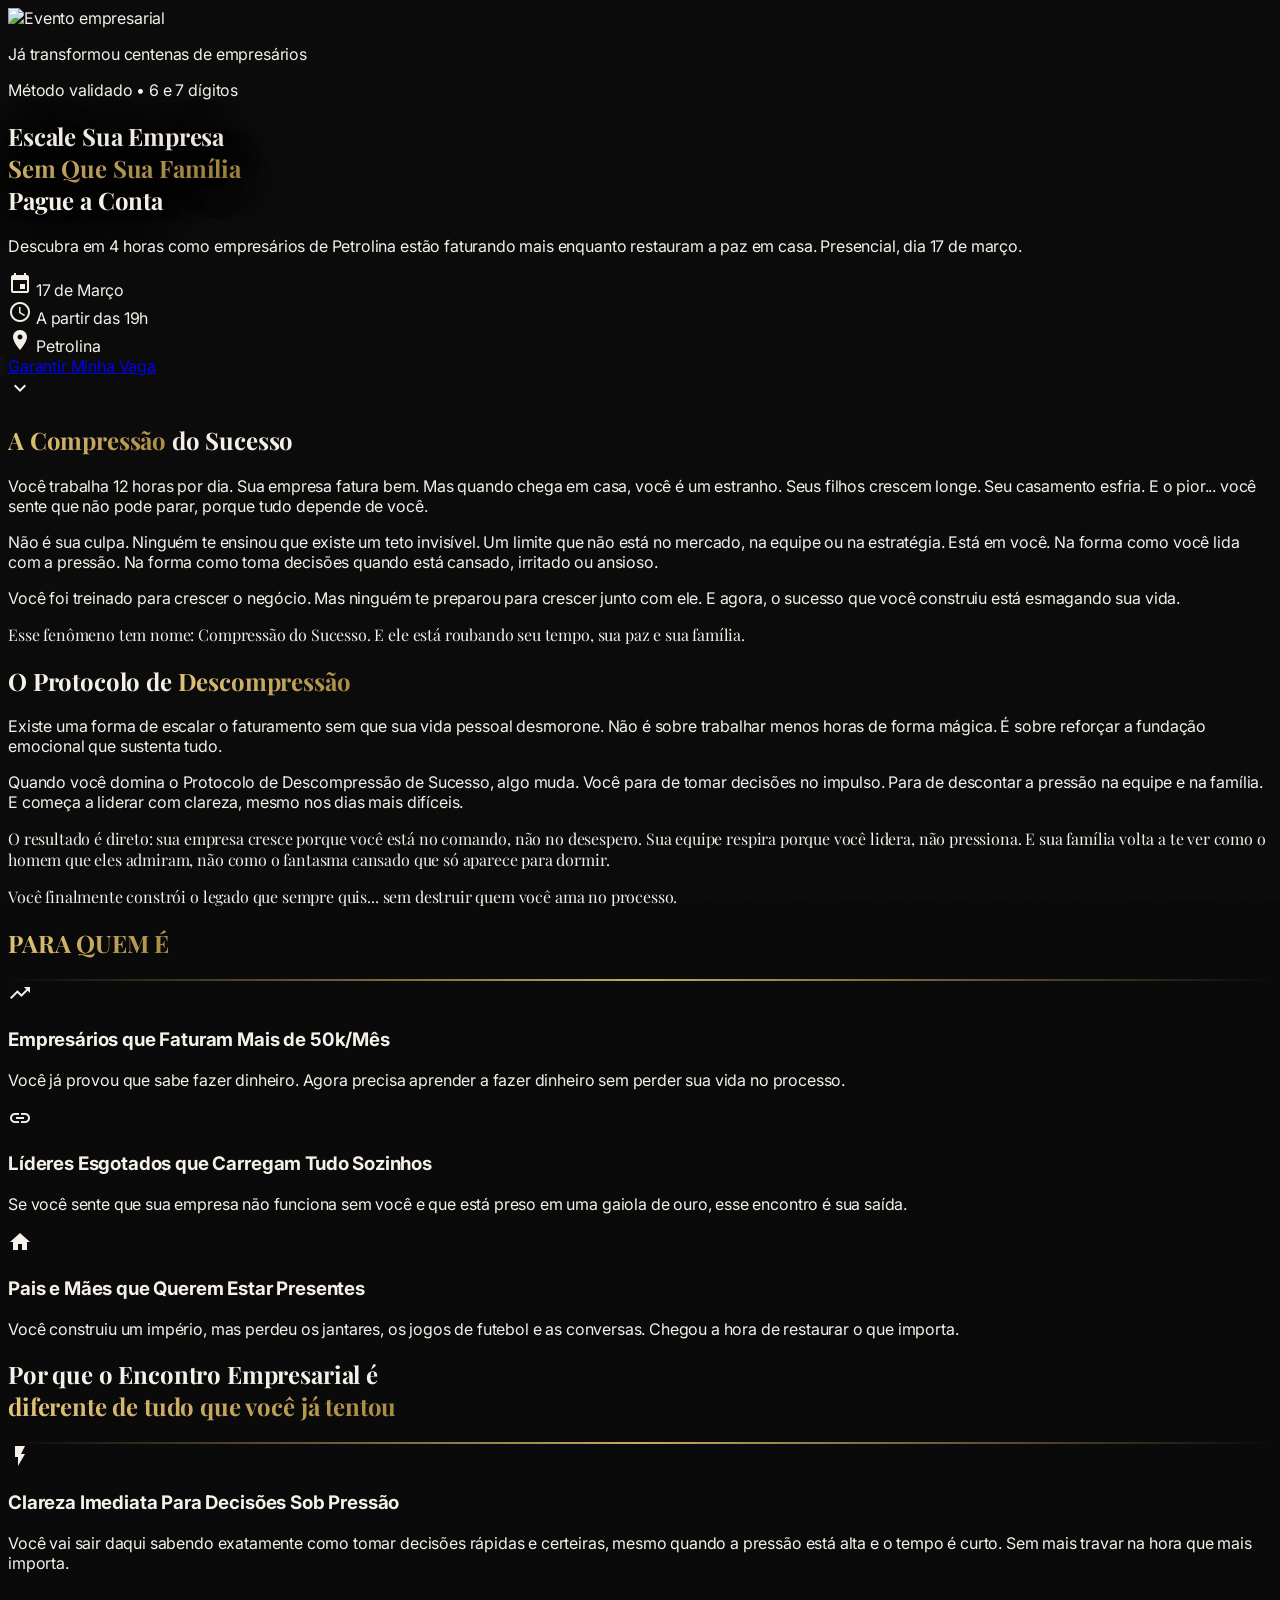
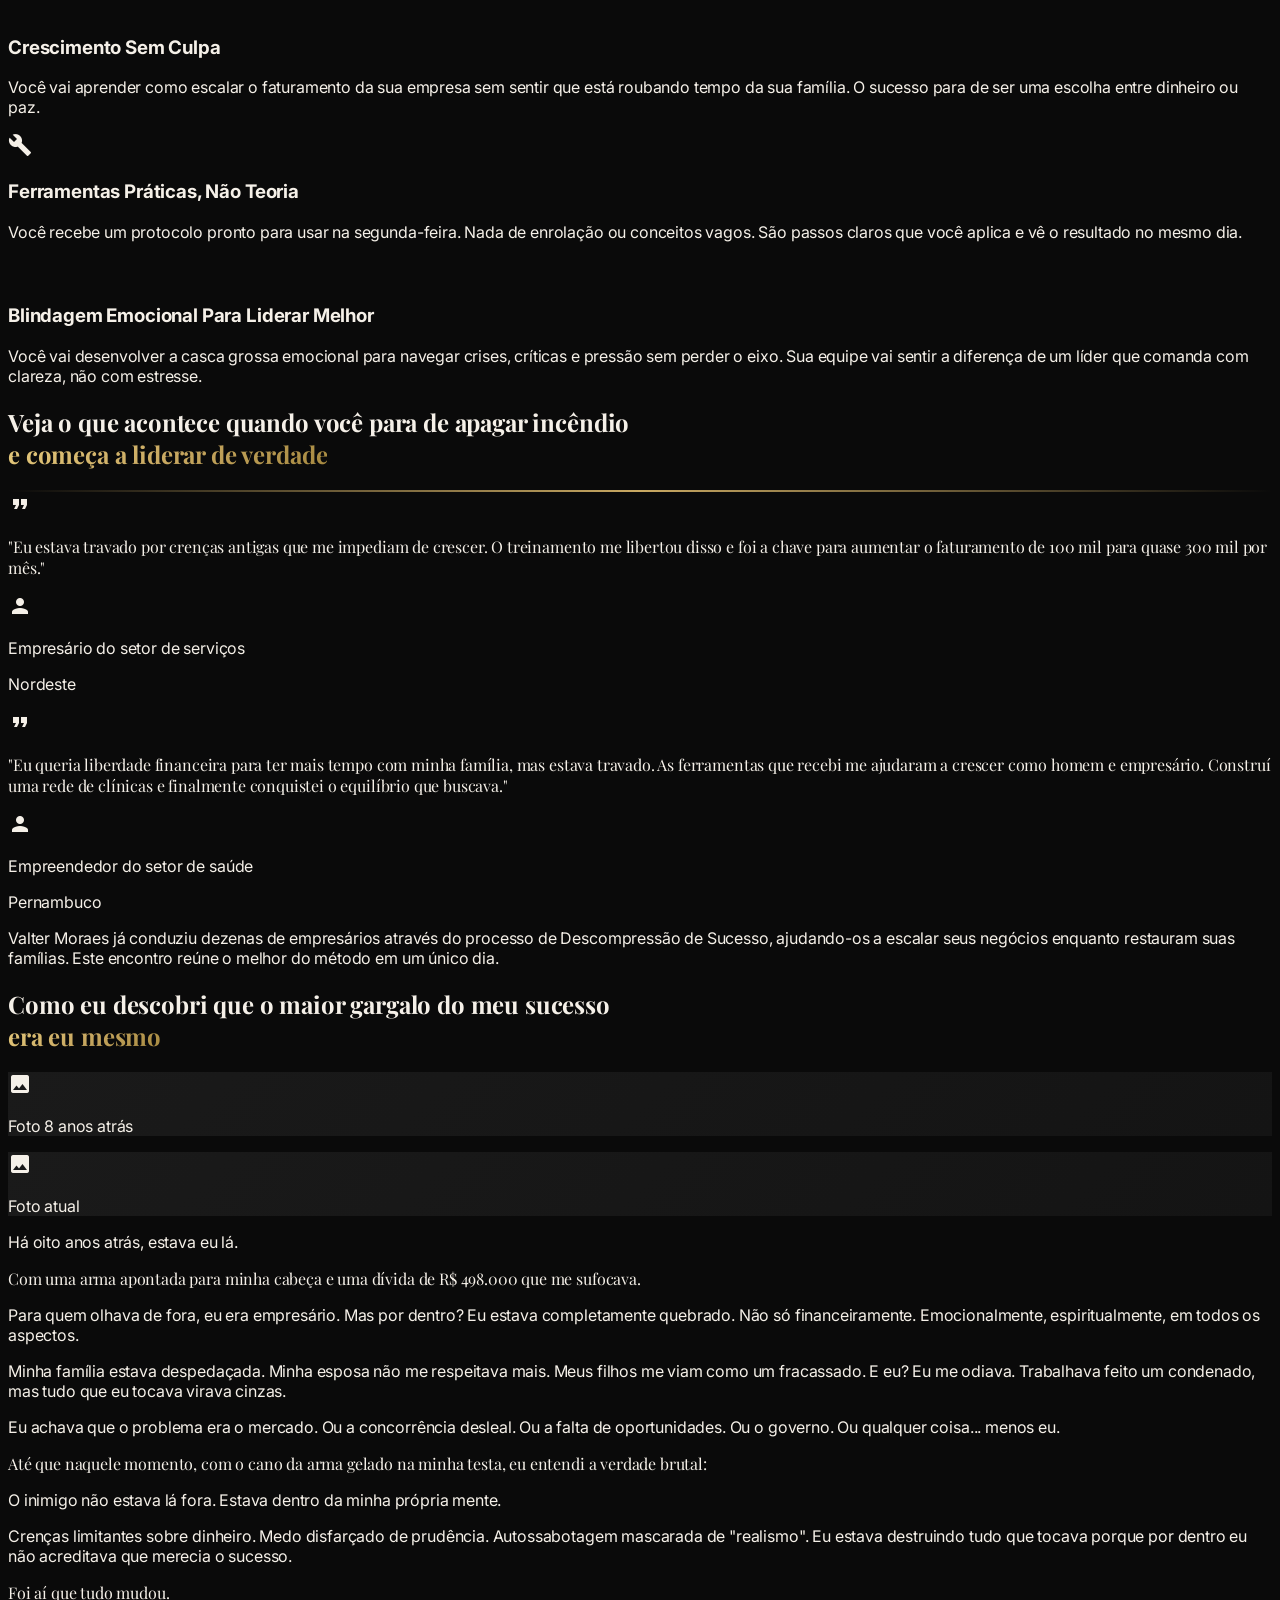
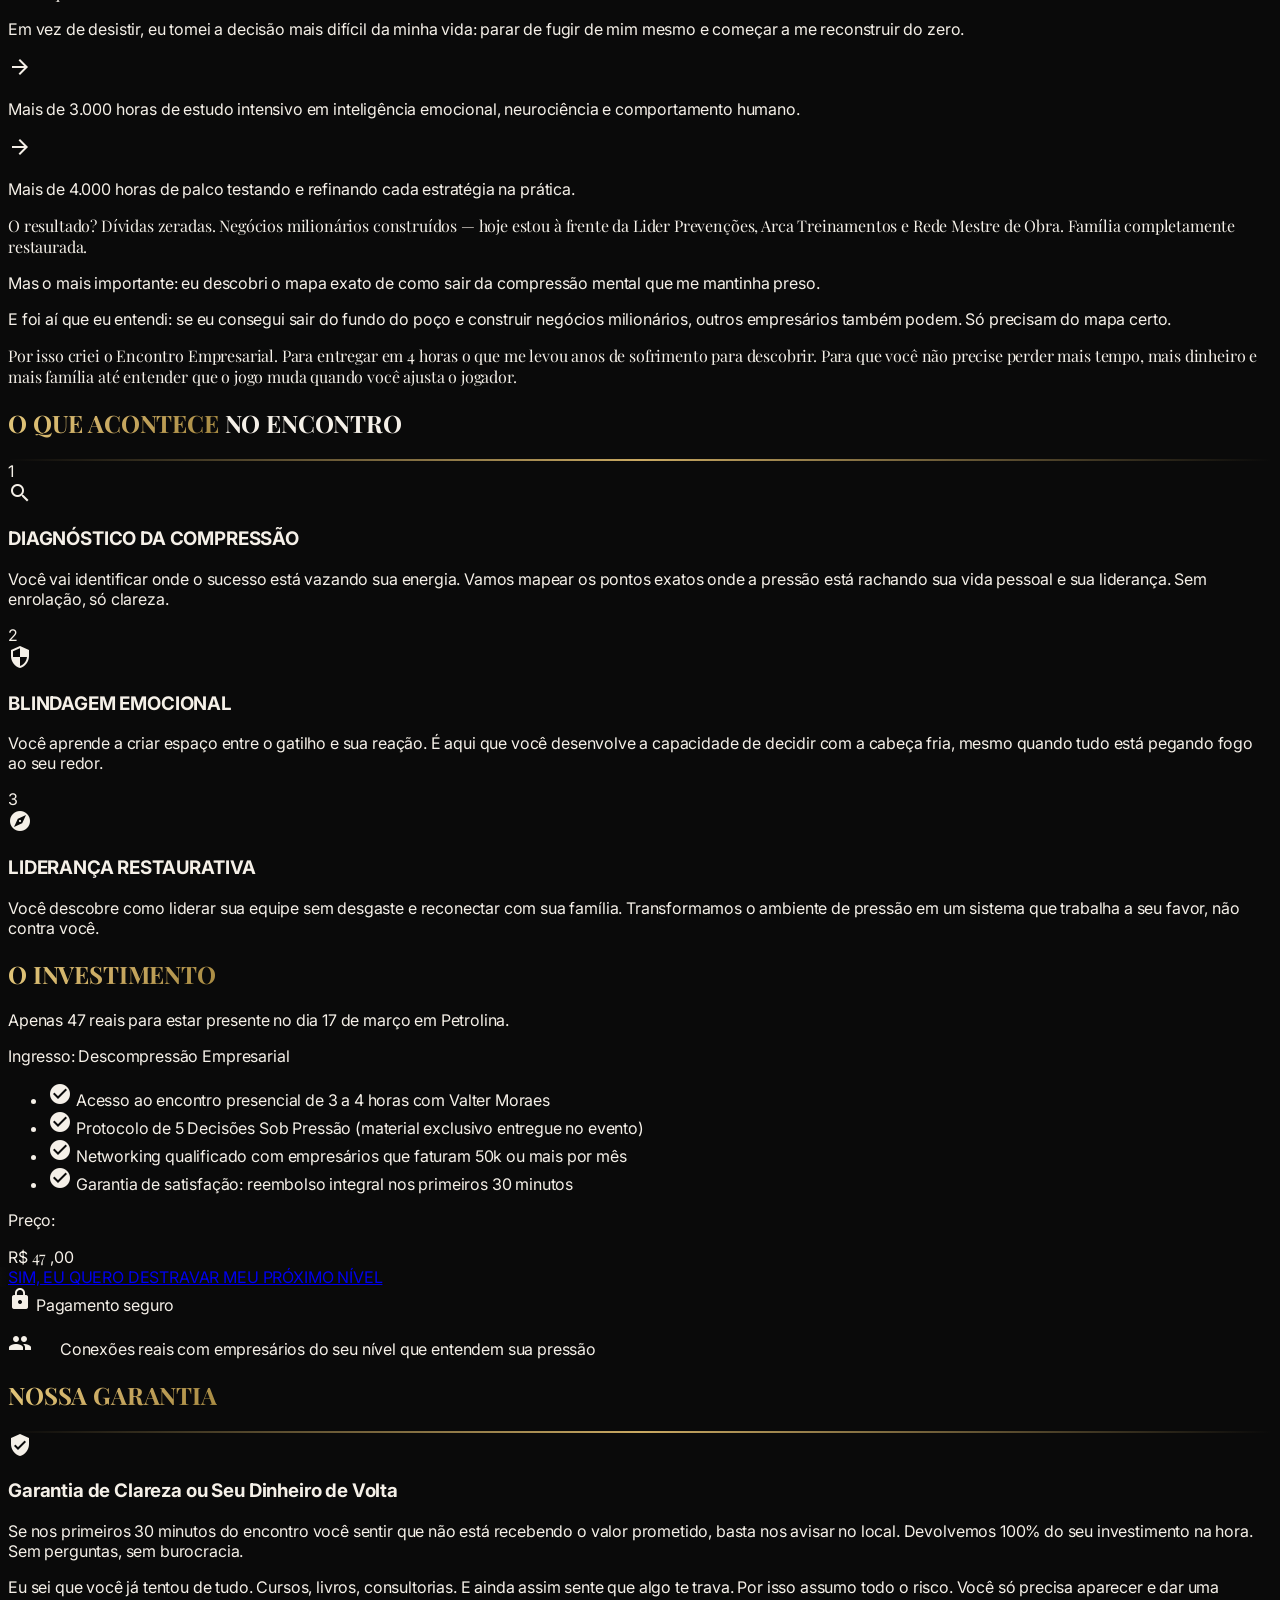
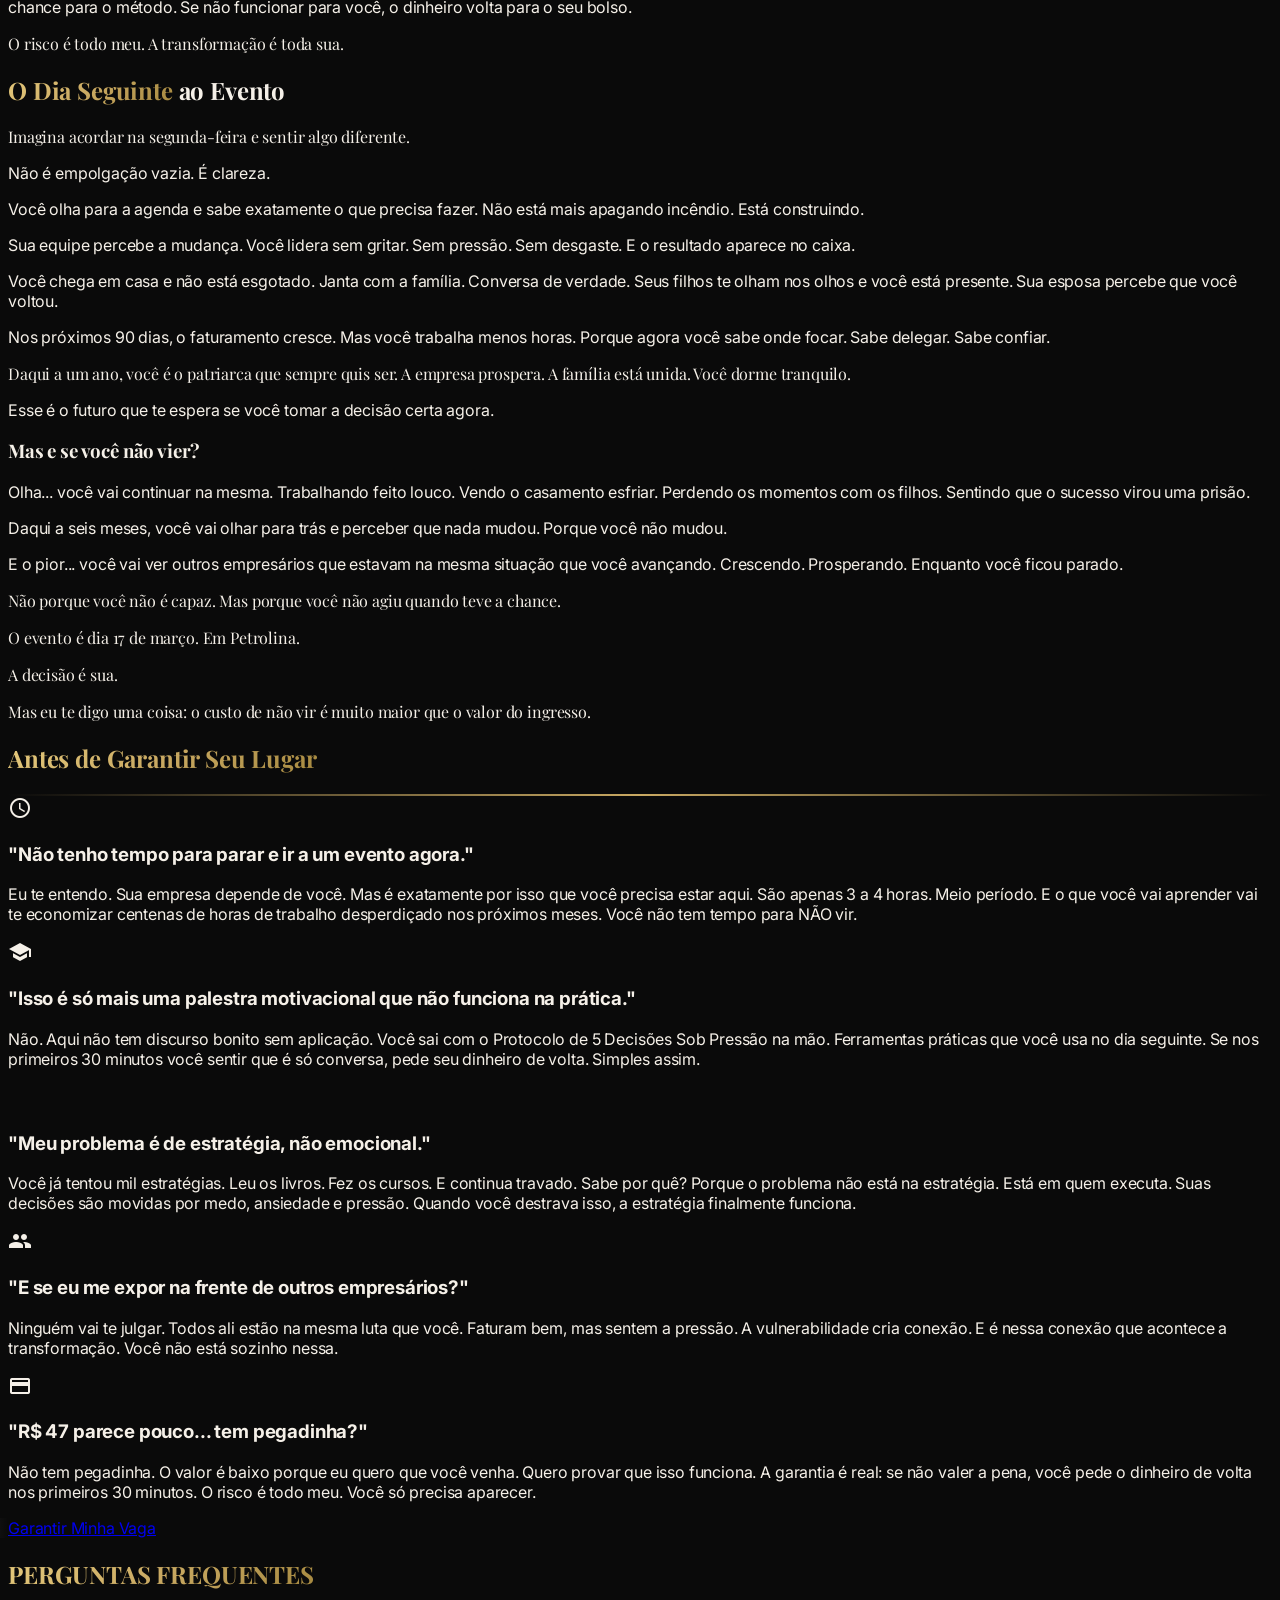
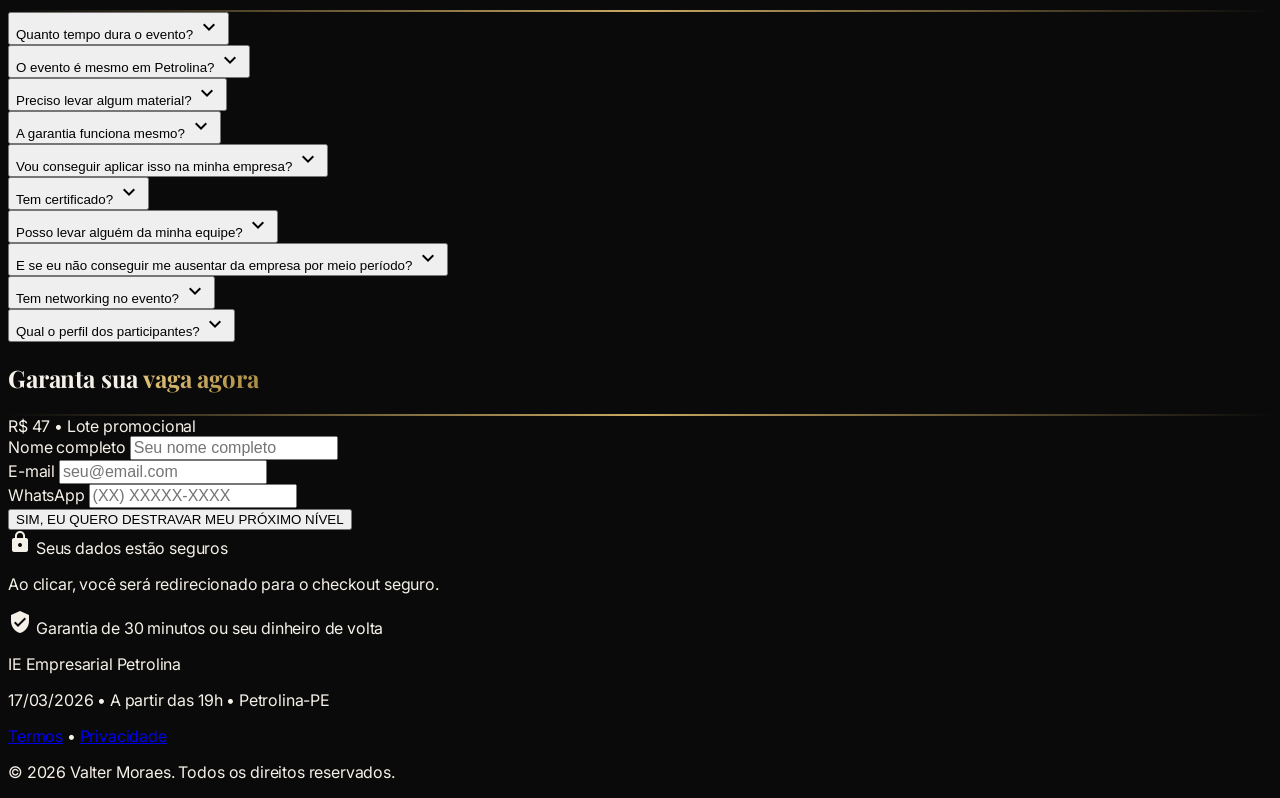
==== commit f2e4403b: "feat: implement Meta CAPI tracking and overhaul visual identity with updated typography and animatio" ====
--- a/index.html
+++ b/index.html
@@ -1,532 +1,1399 @@
 <!DOCTYPE html>
-<html lang="pt-BR">
+<html lang="pt-BR" class="scroll-smooth">
+
 <head>
-    <script>
-(function () {
-  if (window.__utmScriptLoaded) return;
-  window.__utmScriptLoaded = true;
-
-  var FIELDS = ["src", "sck", "utm_source", "utm_medium", "utm_campaign", "utm_content", "utm_term"];
-  var STORAGE_KEY = "__utm_params";
-
-  function parseQuery(search) {
-    var params = {};
-    try {
-      if (!search) return params;
-      if (search.charAt(0) === "?") search = search.substring(1);
-      search.split("&").forEach(function(part) {
-        if (!part) return;
-        var kv = part.split("=");
-        var k = decodeURIComponent(kv[0] || "");
-        var v = decodeURIComponent(kv.slice(1).join("=") || "");
-        if (k) params[k] = v;
-      });
-    } catch (e) {}
-    return params;
-  }
-
-  function getUtmParams() {
-    var fromUrl = parseQuery(window.location.search);
-    var relevant = {};
-    var found = false;
-
-    FIELDS.forEach(function(f) {
-      if (fromUrl[f]) {
-        relevant[f] = fromUrl[f];
-        found = true;
-      }
-    });
-
-    if (found) {
-      try { sessionStorage.setItem(STORAGE_KEY, JSON.stringify(relevant)); } catch(e) {}
-      return relevant;
-    }
-
-    try {
-      var stored = sessionStorage.getItem(STORAGE_KEY);
-      if (stored) return JSON.parse(stored);
-    } catch(e) {}
-
-    return {};
-  }
-
-  function applyParamsToHref(href, params) {
-    try {
-      var url = new URL(href, window.location.href);
-      var changed = false;
-      FIELDS.forEach(function(f) {
-        if (params[f] && url.searchParams.get(f) !== params[f]) {
-          url.searchParams.set(f, params[f]);
-          changed = true;
-        }
-      });
-      return changed ? url.href : null;
-    } catch(e) {
-      return null;
-    }
-  }
-
-  function applyParams() {
-    var params = getUtmParams();
-    if (!Object.keys(params).length) return;
-
-    var links = document.getElementsByTagName("a");
-    for (var i = 0; i < links.length; i++) {
-      var link = links[i];
-      try {
-        var raw = link.getAttribute("href");
-        if (!raw) continue;
-        var lower = raw.toLowerCase();
-        if (raw.charAt(0) === "#" ||
-            lower.indexOf("mailto:") === 0 ||
-            lower.indexOf("tel:") === 0 ||
-            lower.indexOf("javascript:") === 0) continue;
-
-        var newHref = applyParamsToHref(link.href, params);
-        if (newHref) link.href = newHref;
-      } catch(e) {}
-    }
-  }
-
-  var interval = setInterval(applyParams, 500);
-  setTimeout(function() { clearInterval(interval); }, 30000);
-
-  if (typeof MutationObserver !== 'undefined' && document.body) {
-    try {
-      var observer = new MutationObserver(function(mutations) {
-        for (var i = 0; i < mutations.length; i++) {
-          if (mutations[i].addedNodes.length > 0) {
-            applyParams();
-            break;
-          }
-        }
-      });
-      observer.observe(document.body, { childList: true, subtree: true });
-    } catch(e) {}
-  }
-
-  if (document.readyState === 'loading') {
-    document.addEventListener("DOMContentLoaded", applyParams);
-  } else {
-    applyParams();
-  }
-
-})();
-</script>
     <meta charset="UTF-8">
     <meta name="viewport" content="width=device-width, initial-scale=1.0">
-    <title>Encontro Empresarial Online | Valter Moraes — 16/04</title>
-    <meta name="description" content="Escale sua empresa sem que sua família pague a conta. Evento online ao vivo. 16 de abril. R$ 47.">
-    <meta property="og:title" content="Encontro Empresarial Online | Valter Moraes">
-    <meta property="og:description" content="Escale sua empresa sem que sua família pague a conta. 16/04 online ao vivo. R$ 47.">
+    <title>IE Empresarial Petrolina | Valter Moraes — 17/03</title>
+    <meta name="description" content="Escale Sua Empresa Sem Que Sua Família Pague a Conta. Evento presencial para empresários em Petrolina. 17 de março, a partir das 19h. Apenas R$ 47.">
+
+    <!-- OG Tags -->
+    <meta property="og:title" content="IE Empresarial Petrolina | Valter Moraes">
+    <meta property="og:description" content="Escale Sua Empresa Sem Que Sua Família Pague a Conta. 17/03 em Petrolina, às 19h. R$ 47.">
     <meta property="og:type" content="website">
+
+    <!-- Preconnect Fonts -->
     <link rel="preconnect" href="https://fonts.googleapis.com">
     <link rel="preconnect" href="https://fonts.gstatic.com" crossorigin>
-    <link href="https://fonts.googleapis.com/css2?family=Bebas+Neue&family=JetBrains+Mono:wght@400;500;600;700&display=swap" rel="stylesheet">
+    <link href="https://fonts.googleapis.com/css2?family=Playfair+Display:ital,wght@0,400;0,500;0,600;0,700;0,800;0,900;1,400;1,500;1,600;1,700;1,800&family=Inter:wght@300;400;500;600;700;800;900&display=swap" rel="stylesheet">
     <link href="https://fonts.googleapis.com/icon?family=Material+Icons" rel="stylesheet">
-    <link rel="stylesheet" href="css/tokens.css">
-    <link rel="stylesheet" href="css/styles.css">
-    <link rel="stylesheet" href="css/hero.css">
-    <link rel="stylesheet" href="css/hero-meta.css">
-    <link rel="stylesheet" href="css/hero-animations.css">
-    <link rel="stylesheet" href="css/sections.css">
-    <link rel="stylesheet" href="css/cards.css">
-    <link rel="stylesheet" href="css/components.css">
-    <link rel="stylesheet" href="css/pricing.css">
-    <link rel="stylesheet" href="css/interactive.css">
-    <link rel="stylesheet" href="css/form-footer.css">
+
+    <!-- Tailwind CSS CDN -->
+    <script src="https://cdn.tailwindcss.com"></script>
     <script>
-      !function(f,b,e,v,n,t,s){if(f.fbq)return;n=f.fbq=function(){n.callMethod?n.callMethod.apply(n,arguments):n.queue.push(arguments)};if(!f._fbq)f._fbq=n;n.push=n;n.loaded=!0;n.version='2.0';n.queue=[];t=b.createElement(e);t.async=!0;t.src=v;s=b.getElementsByTagName(e)[0];s.parentNode.insertBefore(t,s)}(window,document,'script','https://connect.facebook.net/en_US/fbevents.js');
-      fbq('init','1905842826533412');fbq('track','PageView');
+        tailwind.config = {
+            theme: {
+                extend: {
+                    colors: {
+                        bg: '#0A0A0A',
+                        'bg-deep': '#050505',
+                        'bg-card': '#141414',
+                        'bg-elevated': '#1A1A1A',
+                        text: '#F5F0E8',
+                        'text-muted': '#8A8578',
+                        'text-soft': '#B5B0A8',
+                        gold: '#C9A962',
+                        'gold-bright': '#E5C97C',
+                        'gold-dark': '#A68940',
+                        'gold-deep': '#7A6530',
+                        wine: '#6B2D3A',
+                        'wine-light': '#8B4D5A',
+                        cream: '#F8F4EC',
+                        charcoal: '#1E1E1E',
+                    },
+                    fontFamily: {
+                        sans: ['Inter', 'sans-serif'],
+                        serif: ['Playfair Display', 'serif'],
+                    },
+                    maxWidth: {
+                        'prose': '720px',
+                        'wide': '1200px',
+                    }
+                }
+            }
+        }
     </script>
-    <noscript><img height="1" width="1" style="display:none" src="https://www.facebook.com/tr?id=1905842826533412&ev=PageView&noscript=1"/></noscript>
+
+    <style>
+        * {
+            box-sizing: border-box;
+        }
+
+        html {
+            scroll-behavior: smooth;
+        }
+
+        body {
+            font-family: 'Inter', sans-serif;
+            background-color: #0A0A0A;
+            color: #F5F0E8;
+            -webkit-font-smoothing: antialiased;
+            -moz-osx-font-smoothing: grayscale;
+            letter-spacing: -0.01em;
+            overflow-x: hidden;
+        }
+
+        .font-serif {
+            font-family: 'Playfair Display', serif;
+        }
+
+        /* Elegant grain texture */
+        body::before {
+            content: '';
+            position: fixed;
+            top: 0;
+            left: 0;
+            width: 100%;
+            height: 100%;
+            background-image: url("data:image/svg+xml,%3Csvg viewBox='0 0 512 512' xmlns='http://www.w3.org/2000/svg'%3E%3Cfilter id='noiseFilter'%3E%3CfeTurbulence type='fractalNoise' baseFrequency='0.8' numOctaves='4' stitchTiles='stitch'/%3E%3C/filter%3E%3Crect width='100%25' height='100%25' filter='url(%23noiseFilter)' opacity='0.02'/%3E%3C/svg%3E");
+            pointer-events: none;
+            z-index: 9999;
+        }
+
+        /* Hero gradient overlay */
+        .hero-overlay {
+            background: linear-gradient(180deg, 
+                rgba(10, 10, 10, 0.3) 0%,
+                rgba(10, 10, 10, 0.5) 40%,
+                rgba(10, 10, 10, 0.85) 70%,
+                rgba(10, 10, 10, 0.98) 100%);
+        }
+
+        /* Gold gradient text */
+        .text-gradient-gold {
+            background: linear-gradient(135deg, #E5C97C 0%, #C9A962 50%, #A68940 100%);
+            -webkit-background-clip: text;
+            -webkit-text-fill-color: transparent;
+            background-clip: text;
+        }
+
+        /* Animations */
+        @keyframes fadeInUp {
+            from {
+                opacity: 0;
+                transform: translateY(30px);
+            }
+            to {
+                opacity: 1;
+                transform: translateY(0);
+            }
+        }
+
+        @keyframes fadeIn {
+            from { opacity: 0; }
+            to { opacity: 1; }
+        }
+
+        @keyframes slideInLeft {
+            from {
+                opacity: 0;
+                transform: translateX(-50px);
+            }
+            to {
+                opacity: 1;
+                transform: translateX(0);
+            }
+        }
+
+        @keyframes pulse {
+            0%, 100% {
+                transform: scale(1);
+                box-shadow: 0 0 0 0 rgba(201, 169, 98, 0.4);
+            }
+            50% {
+                transform: scale(1.02);
+                box-shadow: 0 0 30px 10px rgba(201, 169, 98, 0.2);
+            }
+        }
+
+        @keyframes float {
+            0%, 100% { transform: translateY(0); }
+            50% { transform: translateY(-10px); }
+        }
+
+        .animate-fade-in-up {
+            animation: fadeInUp 0.8s ease-out both;
+        }
+
+        .animate-fade-in {
+            animation: fadeIn 1s ease-out both;
+        }
+
+        .animate-slide-left {
+            animation: slideInLeft 0.8s cubic-bezier(0.16, 1, 0.3, 1) both;
+        }
+
+        .animate-pulse-cta {
+            animation: pulse 3s ease-in-out infinite;
+        }
+
+        .animate-float {
+            animation: float 4s ease-in-out infinite;
+        }
+
+        /* Reveal on scroll */
+        .reveal {
+            opacity: 0;
+            transform: translateY(20px);
+            transition: opacity 0.8s ease, transform 0.8s ease;
+        }
+
+        .reveal.visible {
+            opacity: 1;
+            transform: translateY(0);
+        }
+
+        /* FAQ accordion */
+        .faq-content {
+            max-height: 0;
+            overflow: hidden;
+            transition: max-height 0.4s ease, opacity 0.3s ease;
+            opacity: 0;
+        }
+
+        .faq-content.open {
+            opacity: 1;
+        }
+
+        /* Custom scrollbar */
+        ::-webkit-scrollbar {
+            width: 8px;
+        }
+
+        ::-webkit-scrollbar-track {
+            background: #0A0A0A;
+        }
+
+        ::-webkit-scrollbar-thumb {
+            background: #C9A962;
+            border-radius: 4px;
+        }
+
+        /* Decorative elements */
+        .gold-line {
+            height: 2px;
+            background: linear-gradient(90deg, transparent, #C9A962, transparent);
+        }
+
+        .gold-border {
+            border: 1px solid rgba(201, 169, 98, 0.3);
+        }
+
+        .gold-glow {
+            box-shadow: 0 0 40px rgba(201, 169, 98, 0.15);
+        }
+
+        /* Button hover effects */
+        .btn-primary {
+            position: relative;
+            overflow: hidden;
+            transition: all 0.3s ease;
+        }
+
+        .btn-primary::before {
+            content: '';
+            position: absolute;
+            top: 0;
+            left: -100%;
+            width: 100%;
+            height: 100%;
+            background: linear-gradient(90deg, transparent, rgba(255,255,255,0.2), transparent);
+            transition: left 0.5s ease;
+        }
+
+        .btn-primary:hover::before {
+            left: 100%;
+        }
+
+        /* Image placeholder */
+        .img-placeholder {
+            background: linear-gradient(135deg, #1A1A1A 0%, #141414 100%);
+        }
+    </style>
+
+    <!-- META PIXEL -->
+    <script>
+      !function(f,b,e,v,n,t,s)
+      {if(f.fbq)return;n=f.fbq=function(){n.callMethod?
+      n.callMethod.apply(n,arguments):n.queue.push(arguments)};
+      if(!f._fbq)f._fbq=n;n.push=n;n.loaded=!0;n.version='2.0';
+      n.queue=[];t=b.createElement(e);t.async=!0;
+      t.src=v;s=b.getElementsByTagName(e)[0];
+      s.parentNode.insertBefore(t,s)}(window, document,'script',
+      'https://connect.facebook.net/en_US/fbevents.js');
+      fbq('init', '1905842826533412');
+      fbq('track', 'PageView');
+    </script>
+    <noscript>
+      <img height="1" width="1" style="display:none" 
+           src="https://www.facebook.com/tr?id=1905842826533412&ev=PageView&noscript=1"/>
+    </noscript>
 </head>
-<body>
-
-<!-- SEÇÃO 1 — HERO -->
-<section class="hero">
-    <div class="hero-bg">
-        <img src="assets/valter.JPEG" alt="Valter Moraes — Encontro Empresarial Online" loading="eager">
-        <div class="hero-overlay"></div>
-    </div>
-    <div class="hero-content">
-        <div class="hero-badge anim-in">ENCONTRO EMPRESARIAL ONLINE</div>
-        <h1 class="anim-in anim-delay-1">Escale Sua Empresa Sem Que <span class="highlight">Sua Família Pague a Conta</span></h1>
-        <p class="hero-sub anim-in anim-delay-2">Descubra em 4 horas como empresários estão faturando mais enquanto restauram a paz em casa. Online, ao vivo, dia 16 de abril.</p>
-        <div class="hero-meta anim-in anim-delay-2">
-            <div class="hero-meta-item"><span class="material-icons icon">event</span> 16/04 · Quinta-feira</div>
-            <div class="hero-meta-item"><span class="material-icons icon">schedule</span> 19h (Noite)</div>
-            <div class="hero-meta-item"><span class="material-icons icon">location_on</span> Online · Ao Vivo</div>
-        </div>
-        <div class="hero-credibility anim-in anim-delay-2">
-            <span><span class="material-icons icon">verified</span> Já transformou a vida de centenas de empresários</span>
-            <span><span class="material-icons icon">workspace_premium</span> Método validado por empresários que faturam 6 e 7 dígitos</span>
-        </div>
-        <a href="#inscricao" class="btn-cta pulse-cta anim-in anim-delay-3">Garantir Minha Vaga — R$ 47</a>
-    </div>
-    <div class="scroll-indicator"></div>
-</section>
-
-<!-- SEÇÃO 2 — O PROBLEMA -->
-<section class="problem-section section-pad">
-    <div class="container reveal">
-        <span class="section-label">A Compressão do Sucesso</span>
-        <p class="problem-text">Você trabalha 12 horas por dia. Sua empresa fatura bem. Mas quando chega em casa, você é um estranho. Seus filhos crescem longe. Seu casamento esfria. E o pior... você sente que não pode parar, porque tudo depende de você.</p>
-        <p class="problem-text">Não é sua culpa. Ninguém te ensinou que existe um <strong>teto invisível</strong>. Um limite que não está no mercado, na equipe ou na estratégia. <span class="text-gold-highlight">Está em você.</span> Na forma como você lida com a pressão. Na forma como toma decisões quando está cansado, irritado ou ansioso.</p>
-        <p class="problem-text">Você foi treinado para crescer o negócio. Mas ninguém te preparou para crescer junto com ele. E agora, o sucesso que você construiu está esmagando sua vida. Esse fenômeno tem nome: <strong>Compressão do Sucesso</strong>. E ele está roubando seu tempo, sua paz e sua família.</p>
-    </div>
-</section>
-
-<!-- SEÇÃO 3 — A OPORTUNIDADE -->
-<section class="opportunity-section section-pad">
-    <div class="container reveal">
-        <span class="section-label">O Protocolo de Descompressão</span>
-        <h2 class="section-title" style="margin-bottom:1.5rem">Existe uma forma de escalar o faturamento sem que sua vida pessoal desmorone.</h2>
-        <p class="problem-text">Não é sobre trabalhar menos horas de forma mágica. É sobre reforçar a fundação emocional que sustenta tudo.</p>
-        <p class="problem-text">Quando você domina o Protocolo de Descompressão de Sucesso, algo muda. Você para de tomar decisões no impulso. Para de descontar a pressão na equipe e na família. E começa a liderar com clareza, mesmo nos dias mais difíceis.</p>
-        <p class="problem-text">O resultado é direto: sua empresa cresce porque você está no comando, não no desespero. Sua equipe respira porque você lidera, não pressiona. E sua família volta a te ver como o homem que eles admiram, não como o fantasma cansado que só aparece para dormir. Você finalmente constrói o legado que sempre quis... sem destruir quem você ama no processo.</p>
-    </div>
-</section>
-
-<!-- SEÇÃO 4 — PARA QUEM É -->
-<section class="section-pad">
-    <div class="container reveal">
-        <div style="text-align:center;margin-bottom:2.5rem">
-            <span class="section-label">Para Quem É</span>
-        </div>
-        <div class="persona-grid">
-            <div class="persona-card">
-                <div class="persona-icon"><span class="material-icons icon">trending_up</span></div>
-                <h3>Empresários que Faturam Mais de 50k/Mês</h3>
-                <p>Você já provou que sabe fazer dinheiro. Agora precisa aprender a fazer dinheiro sem perder sua vida no processo.</p>
-            </div>
-            <div class="persona-card">
-                <div class="persona-icon"><span class="material-icons icon">fitness_center</span></div>
-                <h3>Líderes Esgotados que Carregam Tudo Sozinhos</h3>
-                <p>Se você sente que sua empresa não funciona sem você e que está preso em uma gaiola de ouro, esse encontro é sua saída.</p>
-            </div>
-            <div class="persona-card">
-                <div class="persona-icon"><span class="material-icons icon">family_restroom</span></div>
-                <h3>Pais e Mães que Querem Estar Presentes</h3>
-                <p>Você construiu um império, mas perdeu os jantares, os jogos de futebol e as conversas. Chegou a hora de restaurar o que importa.</p>
-            </div>
-        </div>
-    </div>
-</section>
-
-<!-- SEÇÃO 5 — PROPOSTA DE VALOR -->
-<section class="section-pad" style="background:var(--bg-deep)">
-    <div class="container reveal">
-        <div style="text-align:center;margin-bottom:2.5rem">
-            <span class="section-label">Proposta de Valor</span>
-            <h2 class="section-title">Por que o Encontro Empresarial é diferente de tudo que você já tentou</h2>
-        </div>
-        <div class="value-grid">
-            <div class="value-card">
-                <div class="value-card-icon"><span class="material-icons icon">bolt</span></div>
-                <h3>Clareza Imediata Para Decisões Sob Pressão</h3>
-                <p>Você vai sair daqui sabendo exatamente como tomar decisões rápidas e certeiras, mesmo quando a pressão está alta e o tempo é curto. Sem mais travar na hora que mais importa.</p>
-            </div>
-            <div class="value-card">
-                <div class="value-card-icon"><span class="material-icons icon">balance</span></div>
-                <h3>Crescimento Sem Culpa</h3>
-                <p>Você vai aprender como escalar o faturamento da sua empresa sem sentir que está roubando tempo da sua família. O sucesso para de ser uma escolha entre dinheiro ou paz.</p>
-            </div>
-            <div class="value-card">
-                <div class="value-card-icon"><span class="material-icons icon">build</span></div>
-                <h3>Ferramentas Práticas, Não Teoria</h3>
-                <p>Você recebe um protocolo pronto para usar na segunda-feira. Nada de enrolação ou conceitos vagos. São passos claros que você aplica e vê o resultado no mesmo dia.</p>
-            </div>
-            <div class="value-card">
-                <div class="value-card-icon"><span class="material-icons icon">shield</span></div>
-                <h3>Blindagem Emocional Para Liderar Melhor</h3>
-                <p>Você vai desenvolver a casca grossa emocional para navegar crises, críticas e pressão sem perder o eixo. Sua equipe vai sentir a diferença de um líder que comanda com clareza, não com estresse.</p>
-            </div>
-        </div>
-    </div>
-</section>
-
-<!-- SEÇÃO 6 — PROVA SOCIAL -->
-<section class="section-pad">
-    <div class="container reveal">
-        <div style="text-align:center;margin-bottom:2.5rem">
-            <span class="section-label">Prova</span>
-            <h2 class="section-title">Veja o que acontece quando você para de apagar incêndio e começa a liderar de verdade</h2>
-        </div>
-        <div style="display:grid;grid-template-columns:1fr;gap:1.25rem">
-            <div class="testimonial-card">
-                <p class="testimonial-text">"Eu estava travado por crenças antigas que me impediam de crescer. O treinamento me libertou disso e foi a chave para aumentar o faturamento de 100 mil para quase 300 mil por mês."</p>
-                <p class="testimonial-author">— Empresário do setor de serviços, Nordeste</p>
-            </div>
-            <div class="testimonial-card">
-                <p class="testimonial-text">"Eu queria liberdade financeira para ter mais tempo com minha família, mas estava travado. As ferramentas que recebi me ajudaram a crescer como homem e empresário. Construí uma rede de clínicas e finalmente conquistei o equilíbrio que buscava."</p>
-                <p class="testimonial-author">— Empreendedor do setor de saúde, Pernambuco</p>
-            </div>
-        </div>
-        <div class="authority-box">
-            <p><strong>Valter Moraes</strong> já conduziu dezenas de empresários através do processo de Descompressão de Sucesso, ajudando-os a escalar seus negócios enquanto restauram suas famílias. Este encontro reúne o melhor do método em um único dia.</p>
-        </div>
-    </div>
-</section>
-
-<!-- SEÇÃO 7 — HISTÓRIA DE ORIGEM -->
-<section class="origin-section section-pad">
-    <div class="container reveal">
-        <div style="text-align:center;margin-bottom:2.5rem">
-            <span class="section-label">A História</span>
-            <h2 class="section-title">Como eu descobri que o maior gargalo do meu sucesso era eu mesmo</h2>
-        </div>
-        <p class="origin-text">Há oito anos atrás, estava eu lá.</p>
-        <p class="origin-text"><strong>Com uma arma apontada para minha cabeça e uma dívida de R$ 498.000 que me sufocava.</strong></p>
-        <p class="origin-text">Para quem olhava de fora, eu era empresário. Mas por dentro? Eu estava completamente quebrado. Não só financeiramente. Emocionalmente, espiritualmente, em todos os aspectos.</p>
-        <p class="origin-text">Minha família estava despedaçada. Minha esposa não me respeitava mais. Meus filhos me viam como um fracassado. E eu? Eu me odiava. Trabalhava feito um condenado, mas tudo que eu tocava virava cinzas.</p>
-        <p class="origin-text">Eu achava que o problema era o mercado. Ou a concorrência desleal. Ou a falta de oportunidades. Ou o governo. Ou qualquer coisa... menos eu.</p>
-        <div class="origin-highlight">
-            <p>Até que naquele momento, com o cano da arma gelado na minha testa, eu entendi a verdade brutal: <strong>O inimigo não estava lá fora. Estava dentro da minha própria mente.</strong></p>
-        </div>
-        <p class="origin-text">Crenças limitantes sobre dinheiro. Medo disfarçado de prudência. Autossabotagem mascarada de "realismo". Eu estava destruindo tudo que tocava porque por dentro eu não acreditava que merecia o sucesso.</p>
-        <p class="origin-text"><strong>Foi aí que tudo mudou.</strong></p>
-        <p class="origin-text">Em vez de desistir, eu tomei a decisão mais difícil da minha vida: parar de fugir de mim mesmo e começar a me reconstruir do zero.</p>
-        <div class="origin-stats">
-            <div class="origin-stat"><span class="material-icons icon">menu_book</span><p>Mais de <strong>3.000 horas</strong> de estudo intensivo em inteligência emocional, neurociência e comportamento humano.</p></div>
-            <div class="origin-stat"><span class="material-icons icon">record_voice_over</span><p>Mais de <strong>4.000 horas</strong> de palco testando e refinando cada estratégia na prática.</p></div>
-        </div>
-        <p class="origin-text">O resultado? <strong>Dívidas zeradas. Negócios milionários construídos</strong> — hoje estou à frente da Lider Prevenções, Arca Treinamentos e Rede Mestre de Obra. <strong>Família completamente restaurada.</strong></p>
-        <p class="origin-text">Mas o mais importante: eu descobri o mapa exato de como sair da compressão mental que me mantinha preso.</p>
-        <p class="origin-text">E foi aí que eu entendi: se eu consegui sair do fundo do poço e construir negócios milionários, outros empresários também podem. Só precisam do mapa certo.</p>
-        <div class="origin-highlight">
-            <p><strong>Por isso criei o Encontro Empresarial.</strong> Para entregar em 4 horas o que me levou anos de sofrimento para descobrir. Para que você não precise perder mais tempo, mais dinheiro e mais família até entender que o jogo muda quando você ajusta o jogador.</p>
-        </div>
-    </div>
-</section>
-
-<!-- SEÇÃO 8 — DETALHAMENTO DO PRODUTO -->
-<section class="section-pad" style="background:var(--bg-deep);border-top:1px solid var(--border);border-bottom:1px solid var(--border)">
-    <div class="container reveal">
-        <div style="text-align:center;margin-bottom:2.5rem">
-            <span class="section-label">O Encontro</span>
-            <h2 class="section-title">O Que Acontece No Encontro</h2>
-        </div>
-        <div class="steps-grid">
-            <div class="step-card">
-                <div class="step-number">01</div>
-                <div class="step-icon"><span class="material-icons icon">search</span></div>
-                <h3>Diagnóstico da Compressão</h3>
-                <p>Você vai identificar onde o sucesso está vazando sua energia. Vamos mapear os pontos exatos onde a pressão está rachando sua vida pessoal e sua liderança. Sem enrolação, só clareza.</p>
-            </div>
-            <div class="step-card">
-                <div class="step-number">02</div>
-                <div class="step-icon"><span class="material-icons icon">shield</span></div>
-                <h3>Blindagem Emocional</h3>
-                <p>Você aprende a criar espaço entre o gatilho e sua reação. É aqui que você desenvolve a capacidade de decidir com a cabeça fria, mesmo quando tudo está pegando fogo ao seu redor.</p>
-            </div>
-            <div class="step-card">
-                <div class="step-number">03</div>
-                <div class="step-icon"><span class="material-icons icon">explore</span></div>
-                <h3>Liderança Restaurativa</h3>
-                <p>Você descobre como liderar sua equipe sem desgaste e reconectar com sua família. Transformamos o ambiente de pressão em um sistema que trabalha a seu favor, não contra você.</p>
-            </div>
-        </div>
-    </div>
-</section>
-
-<!-- SEÇÃO 9 — OFERTA E PREÇO -->
-<section class="section-pad" id="oferta">
-    <div class="container-narrow reveal">
-        <div style="text-align:center;margin-bottom:2rem">
-            <span class="section-label">O Investimento</span>
-            <p class="section-subtitle" style="margin:0 auto">Apenas 47 reais para participar online ao vivo no dia 16 de abril.</p>
-        </div>
-        <div class="pricing-card">
-            <h3 style="font-family:'Playfair Display',serif;font-size:1.15rem;color:#fff;margin-bottom:0.5rem;font-weight:700">Ingresso: Descompressão Empresarial</h3>
-            <div style="margin:1.25rem 0">
-                <div class="pricing-price"><span class="currency">R$</span>47</div>
-            </div>
-            <ul class="pricing-features">
-                <li><span class="material-icons icon">check_circle</span> Acesso ao encontro online ao vivo de 3 a 4 horas com Valter Moraes</li>
-                <li><span class="material-icons icon">check_circle</span> Protocolo de 5 Decisões Sob Pressão (material exclusivo disponibilizado digitalmente após o evento, exclusivo para quem participar ao vivo)</li>
-                <li><span class="material-icons icon">check_circle</span> Networking qualificado com empresários que faturam 50k ou mais por mês</li>
-                <li><span class="material-icons icon">check_circle</span> Garantia incondicional de 7 dias: reembolso integral sem perguntas</li>
-            </ul>
-            <a href="#inscricao" class="btn-cta pulse-cta" style="margin-top:1.5rem">SIM, EU QUERO DESTRAVAR MEU PRÓXIMO NÍVEL</a>
-            <div class="security-line"><span class="material-icons icon">lock</span> Pagamento seguro via Kiwify</div>
-        </div>
-    </div>
-</section>
-
-<!-- SEÇÃO 10 — GARANTIA -->
-<section class="section-pad" style="background:var(--bg-deep)">
-    <div class="container-narrow reveal">
-        <div class="guarantee-card">
-            <div class="guarantee-shield"><span class="material-icons icon">verified_user</span></div>
-            <h3>Garantia de Clareza ou Seu Dinheiro de Volta</h3>
-            <p>Você tem 7 dias de garantia incondicional. Sem perguntas, sem burocracia. Basta entrar em contato e o reembolso é feito.</p>
-            <p>Eu sei que você já tentou de tudo. Cursos, livros, consultorias. E ainda assim sente que algo te trava. Por isso assumo todo o risco. Você só precisa aparecer e dar uma chance para o método. Se não funcionar para você, o dinheiro volta para o seu bolso.</p>
-            <p class="guarantee-bold">O risco é todo meu. A transformação é toda sua.</p>
-        </div>
-    </div>
-</section>
-
-<!-- SEÇÃO 11 — VISÃO DE FUTURO -->
-<section class="future-section section-pad">
-    <div class="container reveal">
-        <div style="text-align:center;margin-bottom:2.5rem">
-            <span class="section-label">O Dia Seguinte</span>
-            <h2 class="section-title">O Dia Seguinte ao Evento</h2>
-        </div>
-        <div class="future-positive">
-            <p class="future-text">Imagina acordar na segunda-feira e sentir algo diferente.</p>
-            <p class="future-text">Não é empolgação vazia. É <strong>clareza</strong>.</p>
-            <p class="future-text">Você olha para a agenda e sabe exatamente o que precisa fazer. Não está mais apagando incêndio. Está construindo.</p>
-            <p class="future-text">Sua equipe percebe a mudança. Você lidera sem gritar. Sem pressão. Sem desgaste. E o resultado aparece no caixa.</p>
-            <p class="future-text">Você chega em casa e não está esgotado. Janta com a família. Conversa de verdade. Seus filhos te olham nos olhos e você está presente. Sua esposa percebe que você voltou.</p>
-            <p class="future-text">Nos próximos 90 dias, o faturamento cresce. Mas você trabalha menos horas. Porque agora você sabe onde focar. Sabe delegar. Sabe confiar.</p>
-            <p class="future-text" style="margin-bottom:0">Daqui a um ano, você é o patriarca que sempre quis ser. A empresa prospera. A família está unida. Você dorme tranquilo.</p>
-        </div>
-        <div class="future-negative">
-            <p class="future-text"><strong>Mas e se você não vier?</strong></p>
-            <p class="future-text">Olha... você vai continuar na mesma. Trabalhando feito louco. Vendo o casamento esfriar. Perdendo os momentos com os filhos. Sentindo que o sucesso virou uma prisão.</p>
-            <p class="future-text">Daqui a seis meses, você vai olhar para trás e perceber que nada mudou. Porque você não mudou.</p>
-            <p class="future-text">E o pior... você vai ver outros empresários que estavam na mesma situação que você avançando. Crescendo. Prosperando. Enquanto você ficou parado.</p>
-            <p class="future-text">Não porque você não é capaz. Mas porque você não agiu quando teve a chance.</p>
-            <p class="future-text"><strong>O evento é dia 16 de abril. Online, ao vivo.</strong></p>
-            <p class="future-text"><strong>A decisão é sua.</strong></p>
-            <p class="future-text" style="margin-bottom:0">Mas eu te digo uma coisa: <strong>o custo de não vir é muito maior que o valor do ingresso.</strong></p>
-        </div>
-        <div style="margin-top:2rem">
-            <a href="#inscricao" class="btn-cta pulse-cta">Garantir Minha Vaga</a>
-        </div>
-    </div>
-</section>
-
-<!-- SEÇÃO 12 — ÚLTIMAS DÚVIDAS (OBJEÇÕES) -->
-<section class="section-pad" style="background:var(--bg-deep)">
-    <div class="container reveal">
-        <div style="text-align:center;margin-bottom:2.5rem">
-            <span class="section-label">Antes de Garantir Seu Lugar</span>
-        </div>
-        <div style="max-width:640px;margin:0 auto">
-            <div class="objection-item">
-                <div class="objection-q"><span class="material-icons icon">schedule</span>"Não tenho tempo para parar e ir a um evento agora."</div>
-                <p class="objection-a">Eu te entendo. Sua empresa depende de você. Mas é exatamente por isso que você precisa estar aqui. São apenas 3 a 4 horas. Meio período. E o que você vai aprender vai te economizar centenas de horas de trabalho desperdiçado nos próximos meses. <strong>Você não tem tempo para NÃO vir.</strong></p>
-            </div>
-            <div class="objection-item">
-                <div class="objection-q"><span class="material-icons icon">mic_off</span>"Isso é só mais uma palestra motivacional que não funciona na prática."</div>
-                <p class="objection-a">Não. Aqui não tem discurso bonito sem aplicação. Você sai com o <strong>Protocolo de 5 Decisões Sob Pressão</strong> na mão. Ferramentas práticas que você usa no dia seguinte. Se nos primeiros 30 minutos você sentir que é só conversa, <strong>pede seu dinheiro de volta</strong>. Simples assim.</p>
-            </div>
-            <div class="objection-item">
-                <div class="objection-q"><span class="material-icons icon">psychology</span>"Meu problema é de estratégia, não emocional."</div>
-                <p class="objection-a">Você já tentou mil estratégias. Leu os livros. Fez os cursos. E continua travado. Sabe por quê? Porque <strong>o problema não está na estratégia</strong>. Está em quem executa. Suas decisões são movidas por medo, ansiedade e pressão. Quando você destrava isso, a estratégia finalmente funciona.</p>
-            </div>
-            <div class="objection-item">
-                <div class="objection-q"><span class="material-icons icon">groups</span>"E se eu me expor na frente de outros empresários?"</div>
-                <p class="objection-a">Ninguém vai te julgar. Todos que participam estão na mesma luta que você. Faturam bem, mas sentem a pressão. A vulnerabilidade cria conexão. E é nessa conexão que acontece a transformação. Você não está sozinho nessa.</p>
-            </div>
-            <div class="objection-item">
-                <div class="objection-q"><span class="material-icons icon">paid</span>"R$ 47 parece pouco... tem pegadinha?"</div>
-                <p class="objection-a">Não tem pegadinha. O valor é baixo porque eu quero que você venha. Quero provar que isso funciona. A garantia é real: você tem 7 dias de garantia incondicional para pedir o dinheiro de volta. <strong>O risco é todo meu.</strong> Você só precisa aparecer.</p>
-            </div>
-        </div>
-        <div style="max-width:520px;margin:2rem auto 0">
-            <a href="#inscricao" class="btn-cta pulse-cta">SIM, EU QUERO DESTRAVAR MEU PRÓXIMO NÍVEL</a>
-        </div>
-    </div>
-</section>
-
-<!-- SEÇÃO 13 — PERGUNTAS FREQUENTES -->
-<section class="section-pad">
-    <div class="container">
-        <div style="text-align:center;margin-bottom:2.5rem">
-            <span class="section-label">Perguntas Frequentes</span>
-        </div>
-        <div style="max-width:600px;margin:0 auto" id="faq-container">
-            <div class="faq-item">
-                <button class="faq-btn" aria-expanded="false"><span>Quanto tempo dura o evento?</span><span class="material-icons icon">expand_more</span></button>
-                <div class="faq-answer"><div class="faq-answer-inner">O encontro tem duração de 3 a 4 horas. É um formato concentrado para você aplicar no dia seguinte.</div></div>
-            </div>
-            <div class="faq-item">
-                <button class="faq-btn" aria-expanded="false"><span>O evento é mesmo online?</span><span class="material-icons icon">expand_more</span></button>
-                <div class="faq-answer"><div class="faq-answer-inner">Sim. O encontro acontece online ao vivo no dia 16 de abril a partir das 19h.</div></div>
-            </div>
-            <div class="faq-item">
-                <button class="faq-btn" aria-expanded="false"><span>Preciso levar algum material?</span><span class="material-icons icon">expand_more</span></button>
-                <div class="faq-answer"><div class="faq-answer-inner">Não. Tenha à mão apenas você, sua disposição para encarar a verdade e um caderno se quiser anotar. O resto a gente disponibiliza.</div></div>
-            </div>
-            <div class="faq-item">
-                <button class="faq-btn" aria-expanded="false"><span>A garantia funciona mesmo?</span><span class="material-icons icon">expand_more</span></button>
-                <div class="faq-answer"><div class="faq-answer-inner">Sim. São 7 dias de garantia incondicional. Basta entrar em contato e devolvemos o valor integral, sem nenhuma pergunta.</div></div>
-            </div>
-            <div class="faq-item">
-                <button class="faq-btn" aria-expanded="false"><span>Vou conseguir aplicar isso na minha empresa?</span><span class="material-icons icon">expand_more</span></button>
-                <div class="faq-answer"><div class="faq-answer-inner">Sim. O protocolo é prático e direto. Você sai com passos claros para aplicar no dia seguinte, não teoria para engavetar.</div></div>
-            </div>
-            <div class="faq-item">
-                <button class="faq-btn" aria-expanded="false"><span>Tem certificado?</span><span class="material-icons icon">expand_more</span></button>
-                <div class="faq-answer"><div class="faq-answer-inner">Não. Isso não é curso. É uma intervenção prática para destravar o que te impede de crescer sem destruir sua vida.</div></div>
-            </div>
-            <div class="faq-item">
-                <button class="faq-btn" aria-expanded="false"><span>Posso levar alguém da minha equipe?</span><span class="material-icons icon">expand_more</span></button>
-                <div class="faq-answer"><div class="faq-answer-inner">Este encontro é desenhado para o dono do negócio. É sobre você primeiro. Depois você multiplica na sua equipe.</div></div>
-            </div>
-            <div class="faq-item">
-                <button class="faq-btn" aria-expanded="false"><span>E se eu não conseguir me ausentar da empresa por meio período?</span><span class="material-icons icon">expand_more</span></button>
-                <div class="faq-answer"><div class="faq-answer-inner">Se sua empresa não sobrevive 4 horas sem você, este é exatamente o problema que vamos resolver. Essa é a compressão.</div></div>
-            </div>
-            <div class="faq-item">
-                <button class="faq-btn" aria-expanded="false"><span>Tem networking no evento?</span><span class="material-icons icon">expand_more</span></button>
-                <div class="faq-answer"><div class="faq-answer-inner">Sim. Você vai estar com outros empresários que faturam no mesmo nível. As conexões acontecem naturalmente.</div></div>
-            </div>
-            <div class="faq-item">
-                <button class="faq-btn" aria-expanded="false"><span>Qual o perfil dos participantes?</span><span class="material-icons icon">expand_more</span></button>
-                <div class="faq-answer"><div class="faq-answer-inner">Empresários que faturam 50 mil reais ou mais por mês e sentem que chegaram em um teto invisível de crescimento.</div></div>
-            </div>
-        </div>
-    </div>
-</section>
-
-<!-- FORMULÁRIO PRÉ-CHECKOUT -->
-<section id="inscricao" class="section-pad" style="background:var(--bg-deep)">
-    <div class="container-narrow">
-        <div style="text-align:center;margin-bottom:2rem">
-            <span class="section-label">Garanta Sua Vaga</span>
-            <h2 class="section-title">Garanta Sua Vaga Agora</h2>
-        </div>
-        <div class="form-card">
-            <form id="registration-form" novalidate>
-                <div class="form-group">
-                    <label for="name" class="form-label">Nome completo</label>
-                    <input type="text" id="name" name="name" required autocomplete="name" class="form-input" placeholder="Seu nome">
-                </div>
-                <div class="form-group">
-                    <label for="email" class="form-label">E-mail</label>
-                    <input type="email" id="email" name="email" required autocomplete="email" class="form-input" placeholder="seu@email.com">
-                </div>
-                <div class="form-group">
-                    <label for="whatsapp" class="form-label">WhatsApp</label>
-                    <input type="tel" id="whatsapp" name="whatsapp" required autocomplete="tel" class="form-input" placeholder="(XX) XXXXX-XXXX">
-                </div>
-                <button type="submit" id="submit-btn" class="btn-cta pulse-cta" style="margin-top:0.5rem">GARANTIR MINHA VAGA — R$ 47</button>
-                <div class="security-line" style="margin-top:1rem">
-                    <span class="material-icons icon">lock</span> Pagamento seguro via Kiwify
-                </div>
-                <p style="text-align:center;font-size:0.68rem;color:var(--text-dim);margin-top:0.5rem">Ao clicar, você será redirecionado para o checkout seguro da Kiwify.</p>
-            </form>
-        </div>
-    </div>
-</section>
-
-<!-- FOOTER -->
-<footer class="site-footer">
-    <p>Encontro Empresarial Online &bull; 16/04/2026</p>
-    <div style="display:flex;justify-content:center;gap:1rem;margin-bottom:0.5rem">
-        <a href="#">Termos</a>
-        <span style="color:var(--border)">|</span>
-        <a href="#">Privacidade</a>
-    </div>
-    <p>&copy; 2026 Valter Moraes</p>
-</footer>
-
-<script src="js/main.js"></script>
-<script src="js/tracking.js"></script>
+
+<body class="antialiased">
+
+    <!-- ============================================= -->
+    <!-- SEÇÃO 1: A CHAMADA PRINCIPAL                  -->
+    <!-- ============================================= -->
+    <section class="relative min-h-screen flex items-center justify-center overflow-hidden">
+        <!-- Background -->
+        <div class="absolute inset-0 z-0">
+            <img src="https://images.unsplash.com/photo-1540575467063-178a50c2df87?w=1920&q=80"
+                alt="Evento empresarial" class="w-full h-full object-cover opacity-40"
+                loading="eager">
+            <div class="absolute inset-0 hero-overlay"></div>
+        </div>
+
+        <!-- Decorative gold corners -->
+        <div class="absolute top-8 left-8 w-24 h-24 border-l-2 border-t-2 border-gold/30 z-20 hidden md:block"></div>
+        <div class="absolute top-8 right-8 w-24 h-24 border-r-2 border-t-2 border-gold/30 z-20 hidden md:block"></div>
+        <div class="absolute bottom-8 left-8 w-24 h-24 border-l-2 border-b-2 border-gold/30 z-20 hidden md:block"></div>
+        <div class="absolute bottom-8 right-8 w-24 h-24 border-r-2 border-b-2 border-gold/30 z-20 hidden md:block"></div>
+
+        <!-- Credibility badges -->
+        <div class="absolute top-6 right-6 z-20 hidden lg:flex flex-col gap-3 animate-fade-in" style="animation-delay: 0.5s;">
+            <div class="bg-bg-card/90 backdrop-blur-sm border border-gold/30 px-5 py-2.5">
+                <p class="text-[11px] uppercase tracking-widest text-gold-bright font-semibold">Já transformou centenas de empresários</p>
+            </div>
+            <div class="bg-bg-card/90 backdrop-blur-sm border border-gold/30 px-5 py-2.5">
+                <p class="text-[11px] uppercase tracking-widest text-gold-bright font-semibold">Método validado • 6 e 7 dígitos</p>
+            </div>
+        </div>
+
+        <!-- Content -->
+        <div class="relative z-10 w-full px-6 md:px-12 lg:px-20 py-24 md:py-32">
+            <div class="max-w-5xl mx-auto text-center">
+                
+                <!-- Main Headline -->
+                <h1 class="font-serif font-black text-[32px] md:text-[56px] lg:text-[72px] leading-[1.05] mb-8 text-white animate-slide-left"
+                    style="text-shadow: 0 4px 40px rgba(0,0,0,0.8);">
+                    Escale Sua Empresa<br>
+                    <span class="text-gradient-gold italic">Sem Que Sua Família</span><br>
+                    Pague a Conta
+                </h1>
+
+                <!-- Sub-headline -->
+                <p class="text-text/90 text-lg md:text-xl lg:text-2xl leading-relaxed mb-10 animate-fade-in-up max-w-3xl mx-auto font-light"
+                    style="animation-delay: 0.2s;">
+                    Descubra em 4 horas como empresários de Petrolina estão faturando mais enquanto restauram a paz em casa. <span class="text-gold font-medium">Presencial, dia 17 de março.</span>
+                </p>
+
+                <!-- Event Details -->
+                <div class="flex flex-wrap justify-center gap-4 mb-12 animate-fade-in-up" style="animation-delay: 0.4s;">
+                    <div class="bg-bg-card/80 backdrop-blur-sm border border-gold/30 px-6 py-3 flex items-center gap-3">
+                        <span class="material-icons text-gold text-xl">event</span>
+                        <span class="text-sm font-semibold text-text">17 de Março</span>
+                    </div>
+                    <div class="bg-bg-card/80 backdrop-blur-sm border border-gold/30 px-6 py-3 flex items-center gap-3">
+                        <span class="material-icons text-gold text-xl">schedule</span>
+                        <span class="text-sm font-semibold text-text">A partir das 19h</span>
+                    </div>
+                    <div class="bg-bg-card/80 backdrop-blur-sm border border-gold/30 px-6 py-3 flex items-center gap-3">
+                        <span class="material-icons text-gold text-xl">location_on</span>
+                        <span class="text-sm font-semibold text-text">Petrolina</span>
+                    </div>
+                </div>
+
+                <!-- CTA Button -->
+                <a href="#inscricao"
+                    class="inline-block bg-gold hover:bg-gold-bright text-bg font-bold text-base md:text-lg px-12 py-5 uppercase tracking-wider transition-all duration-300 animate-fade-in-up animate-pulse-cta btn-primary"
+                    style="animation-delay: 0.6s;">
+                    Garantir Minha Vaga
+                </a>
+            </div>
+        </div>
+
+        <!-- Scroll Indicator -->
+        <div class="absolute bottom-8 left-1/2 -translate-x-1/2 z-10 animate-float">
+            <span class="material-icons text-gold/50 text-3xl">expand_more</span>
+        </div>
+    </section>
+
+
+    <!-- ============================================= -->
+    <!-- SEÇÃO 2: O PROBLEMA PRIMÁRIO                  -->
+    <!-- ============================================= -->
+    <section class="py-20 md:py-32 px-6 md:px-12 bg-bg-deep">
+        <div class="max-w-prose mx-auto reveal">
+            
+            <h2 class="font-serif text-3xl md:text-4xl lg:text-5xl font-bold text-text mb-12 leading-tight">
+                <span class="text-gradient-gold">A Compressão</span> do Sucesso
+            </h2>
+
+            <div class="space-y-6 text-text-muted text-base md:text-lg leading-[1.9] font-light">
+                <p>
+                    Você trabalha 12 horas por dia. Sua empresa fatura bem. Mas quando chega em casa, você é um estranho. Seus filhos crescem longe. Seu casamento esfria. E o pior... você sente que não pode parar, porque tudo depende de você.
+                </p>
+
+                <p>
+                    Não é sua culpa. Ninguém te ensinou que existe um teto invisível. Um limite que não está no mercado, na equipe ou na estratégia. Está em você. Na forma como você lida com a pressão. Na forma como toma decisões quando está cansado, irritado ou ansioso.
+                </p>
+
+                <p>
+                    Você foi treinado para crescer o negócio. Mas ninguém te preparou para crescer junto com ele. E agora, o sucesso que você construiu está esmagando sua vida.
+                </p>
+
+                <div class="pt-8 border-t border-gold/20">
+                    <p class="text-xl md:text-2xl text-text font-serif italic leading-relaxed">
+                        Esse fenômeno tem nome: <span class="text-gold font-semibold">Compressão do Sucesso.</span> E ele está roubando seu tempo, sua paz e sua família.
+                    </p>
+                </div>
+            </div>
+        </div>
+    </section>
+
+
+    <!-- ============================================= -->
+    <!-- SEÇÃO 3: A OPORTUNIDADE                       -->
+    <!-- ============================================= -->
+    <section class="py-20 md:py-32 px-6 md:px-12 bg-charcoal/30">
+        <div class="max-w-prose mx-auto reveal">
+            
+            <h2 class="font-serif text-3xl md:text-4xl lg:text-5xl font-bold text-text mb-12 leading-tight">
+                O Protocolo de <span class="text-gradient-gold italic">Descompressão</span>
+            </h2>
+
+            <div class="space-y-6 text-text-muted text-base md:text-lg leading-[1.9] font-light">
+                <p>
+                    Existe uma forma de escalar o faturamento sem que sua vida pessoal desmorone. Não é sobre trabalhar menos horas de forma mágica. É sobre reforçar a fundação emocional que sustenta tudo.
+                </p>
+
+                <p>
+                    Quando você domina o <span class="text-gold font-semibold">Protocolo de Descompressão de Sucesso</span>, algo muda. Você para de tomar decisões no impulso. Para de descontar a pressão na equipe e na família. E começa a liderar com clareza, mesmo nos dias mais difíceis.
+                </p>
+
+                <div class="bg-bg-card border border-gold/20 p-8 my-10">
+                    <p class="text-text text-lg leading-relaxed font-serif">
+                        O resultado é direto: <span class="text-gold font-semibold">sua empresa cresce porque você está no comando, não no desespero.</span> Sua equipe respira porque você lidera, não pressiona. E sua família volta a te ver como o homem que eles admiram, não como o fantasma cansado que só aparece para dormir.
+                    </p>
+                </div>
+
+                <p class="text-xl md:text-2xl text-text font-serif italic leading-relaxed">
+                    Você finalmente constrói o legado que sempre quis... <span class="text-gold font-semibold">sem destruir quem você ama no processo.</span>
+                </p>
+            </div>
+        </div>
+    </section>
+
+
+    <!-- ============================================= -->
+    <!-- SEÇÃO 4: PARA QUEM É                          -->
+    <!-- ============================================= -->
+    <section class="py-20 md:py-32 px-6 md:px-12 bg-bg-deep">
+        <div class="max-w-wide mx-auto reveal">
+            
+            <h2 class="font-serif text-3xl md:text-4xl lg:text-5xl font-bold text-text mb-4 leading-tight text-center">
+                <span class="text-gradient-gold">PARA QUEM É</span>
+            </h2>
+
+            <div class="gold-line w-24 mx-auto my-8"></div>
+
+            <div class="grid md:grid-cols-3 gap-8 mt-16">
+                
+                <!-- Persona 1 -->
+                <div class="bg-bg-card border border-gold/20 p-8 hover:border-gold/40 transition-all duration-300 group">
+                    <div class="w-16 h-16 bg-gold/10 flex items-center justify-center mb-6 group-hover:bg-gold/20 transition-colors">
+                        <span class="material-icons text-gold text-3xl">trending_up</span>
+                    </div>
+                    <h3 class="font-bold text-lg text-text mb-4 uppercase tracking-wide">Empresários que Faturam Mais de 50k/Mês</h3>
+                    <p class="text-text-muted leading-relaxed font-light">
+                        Você já provou que sabe fazer dinheiro. Agora precisa aprender a fazer dinheiro sem perder sua vida no processo.
+                    </p>
+                </div>
+
+                <!-- Persona 2 -->
+                <div class="bg-bg-card border border-gold/20 p-8 hover:border-gold/40 transition-all duration-300 group">
+                    <div class="w-16 h-16 bg-gold/10 flex items-center justify-center mb-6 group-hover:bg-gold/20 transition-colors">
+                        <span class="material-icons text-gold text-3xl">link_off</span>
+                    </div>
+                    <h3 class="font-bold text-lg text-text mb-4 uppercase tracking-wide">Líderes Esgotados que Carregam Tudo Sozinhos</h3>
+                    <p class="text-text-muted leading-relaxed font-light">
+                        Se você sente que sua empresa não funciona sem você e que está preso em uma gaiola de ouro, esse encontro é sua saída.
+                    </p>
+                </div>
+
+                <!-- Persona 3 -->
+                <div class="bg-bg-card border border-gold/20 p-8 hover:border-gold/40 transition-all duration-300 group">
+                    <div class="w-16 h-16 bg-gold/10 flex items-center justify-center mb-6 group-hover:bg-gold/20 transition-colors">
+                        <span class="material-icons text-gold text-3xl">home_filled</span>
+                    </div>
+                    <h3 class="font-bold text-lg text-text mb-4 uppercase tracking-wide">Pais e Mães que Querem Estar Presentes</h3>
+                    <p class="text-text-muted leading-relaxed font-light">
+                        Você construiu um império, mas perdeu os jantares, os jogos de futebol e as conversas. Chegou a hora de restaurar o que importa.
+                    </p>
+                </div>
+            </div>
+        </div>
+    </section>
+
+
+    <!-- ============================================= -->
+    <!-- SEÇÃO 5: PROPOSTA DE VALOR                    -->
+    <!-- ============================================= -->
+    <section class="py-20 md:py-32 px-6 md:px-12 bg-charcoal/30">
+        <div class="max-w-wide mx-auto reveal">
+            
+            <h2 class="font-serif text-2xl md:text-3xl lg:text-4xl font-bold text-text mb-4 leading-tight text-center">
+                Por que o Encontro Empresarial é<br>
+                <span class="text-gradient-gold">diferente de tudo que você já tentou</span>
+            </h2>
+
+            <div class="gold-line w-24 mx-auto my-8"></div>
+
+            <div class="grid md:grid-cols-2 gap-8 mt-16 max-w-4xl mx-auto">
+                
+                <!-- Benefício 1 -->
+                <div class="flex gap-5">
+                    <div class="flex-shrink-0 w-14 h-14 bg-gold/10 flex items-center justify-center">
+                        <span class="material-icons text-gold text-2xl">flash_on</span>
+                    </div>
+                    <div>
+                        <h3 class="font-bold text-lg text-gold mb-3">Clareza Imediata Para Decisões Sob Pressão</h3>
+                        <p class="text-text-muted leading-relaxed font-light">
+                            Você vai sair daqui sabendo exatamente como tomar decisões rápidas e certeiras, mesmo quando a pressão está alta e o tempo é curto. Sem mais travar na hora que mais importa.
+                        </p>
+                    </div>
+                </div>
+
+                <!-- Benefício 2 -->
+                <div class="flex gap-5">
+                    <div class="flex-shrink-0 w-14 h-14 bg-gold/10 flex items-center justify-center">
+                        <span class="material-icons text-gold text-2xl">balance</span>
+                    </div>
+                    <div>
+                        <h3 class="font-bold text-lg text-gold mb-3">Crescimento Sem Culpa</h3>
+                        <p class="text-text-muted leading-relaxed font-light">
+                            Você vai aprender como escalar o faturamento da sua empresa sem sentir que está roubando tempo da sua família. O sucesso para de ser uma escolha entre dinheiro ou paz.
+                        </p>
+                    </div>
+                </div>
+
+                <!-- Benefício 3 -->
+                <div class="flex gap-5">
+                    <div class="flex-shrink-0 w-14 h-14 bg-gold/10 flex items-center justify-center">
+                        <span class="material-icons text-gold text-2xl">build</span>
+                    </div>
+                    <div>
+                        <h3 class="font-bold text-lg text-gold mb-3">Ferramentas Práticas, Não Teoria</h3>
+                        <p class="text-text-muted leading-relaxed font-light">
+                            Você recebe um protocolo pronto para usar na segunda-feira. Nada de enrolação ou conceitos vagos. São passos claros que você aplica e vê o resultado no mesmo dia.
+                        </p>
+                    </div>
+                </div>
+
+                <!-- Benefício 4 -->
+                <div class="flex gap-5">
+                    <div class="flex-shrink-0 w-14 h-14 bg-gold/10 flex items-center justify-center">
+                        <span class="material-icons text-gold text-2xl">shield</span>
+                    </div>
+                    <div>
+                        <h3 class="font-bold text-lg text-gold mb-3">Blindagem Emocional Para Liderar Melhor</h3>
+                        <p class="text-text-muted leading-relaxed font-light">
+                            Você vai desenvolver a casca grossa emocional para navegar crises, críticas e pressão sem perder o eixo. Sua equipe vai sentir a diferença de um líder que comanda com clareza, não com estresse.
+                        </p>
+                    </div>
+                </div>
+            </div>
+        </div>
+    </section>
+
+
+    <!-- ============================================= -->
+    <!-- SEÇÃO 6: PROVA                                -->
+    <!-- ============================================= -->
+    <section class="py-20 md:py-32 px-6 md:px-12 bg-bg-deep">
+        <div class="max-w-wide mx-auto reveal">
+            
+            <h2 class="font-serif text-2xl md:text-3xl lg:text-4xl font-bold text-text mb-4 leading-tight text-center">
+                Veja o que acontece quando você para de apagar incêndio<br>
+                <span class="text-gradient-gold">e começa a liderar de verdade</span>
+            </h2>
+
+            <div class="gold-line w-24 mx-auto my-8"></div>
+
+            <!-- Depoimentos -->
+            <div class="grid md:grid-cols-2 gap-8 mt-16 max-w-4xl mx-auto">
+                
+                <!-- Depoimento 1 -->
+                <div class="bg-bg-card border border-gold/20 p-8 relative">
+                    <span class="material-icons text-gold/20 text-6xl absolute top-4 right-4">format_quote</span>
+                    <p class="text-text text-lg leading-relaxed font-serif italic mb-6">
+                        "Eu estava travado por crenças antigas que me impediam de crescer. O treinamento me libertou disso e foi a chave para aumentar o faturamento de 100 mil para quase 300 mil por mês."
+                    </p>
+                    <div class="flex items-center gap-4">
+                        <div class="w-12 h-12 bg-gold/20 rounded-full flex items-center justify-center">
+                            <span class="material-icons text-gold">person</span>
+                        </div>
+                        <div>
+                            <p class="font-semibold text-text">Empresário do setor de serviços</p>
+                            <p class="text-sm text-text-muted">Nordeste</p>
+                        </div>
+                    </div>
+                </div>
+
+                <!-- Depoimento 2 -->
+                <div class="bg-bg-card border border-gold/20 p-8 relative">
+                    <span class="material-icons text-gold/20 text-6xl absolute top-4 right-4">format_quote</span>
+                    <p class="text-text text-lg leading-relaxed font-serif italic mb-6">
+                        "Eu queria liberdade financeira para ter mais tempo com minha família, mas estava travado. As ferramentas que recebi me ajudaram a crescer como homem e empresário. Construí uma rede de clínicas e finalmente conquistei o equilíbrio que buscava."
+                    </p>
+                    <div class="flex items-center gap-4">
+                        <div class="w-12 h-12 bg-gold/20 rounded-full flex items-center justify-center">
+                            <span class="material-icons text-gold">person</span>
+                        </div>
+                        <div>
+                            <p class="font-semibold text-text">Empreendedor do setor de saúde</p>
+                            <p class="text-sm text-text-muted">Pernambuco</p>
+                        </div>
+                    </div>
+                </div>
+            </div>
+
+            <!-- Autoridade -->
+            <div class="mt-16 text-center">
+                <div class="bg-bg-card/50 border border-gold/20 p-8 max-w-3xl mx-auto">
+                    <p class="text-text-muted text-base leading-relaxed">
+                        <span class="text-gold font-semibold">Valter Moraes</span> já conduziu dezenas de empresários através do processo de <span class="text-gold font-semibold">Descompressão de Sucesso</span>, ajudando-os a escalar seus negócios enquanto restauram suas famílias. Este encontro reúne o melhor do método em um único dia.
+                    </p>
+                </div>
+            </div>
+        </div>
+    </section>
+
+
+    <!-- ============================================= -->
+    <!-- SEÇÃO 7: A HISTÓRIA DE ORIGEM                 -->
+    <!-- ============================================= -->
+    <section class="py-20 md:py-32 px-6 md:px-12 bg-charcoal/30">
+        <div class="max-w-prose mx-auto reveal">
+            
+            <h2 class="font-serif text-2xl md:text-3xl lg:text-4xl font-bold text-text mb-12 leading-tight">
+                Como eu descobri que o maior gargalo do meu sucesso<br>
+                <span class="text-gradient-gold italic">era eu mesmo</span>
+            </h2>
+
+            <!-- Imagem antes/depois placeholder -->
+            <div class="flex gap-4 mb-12">
+                <div class="flex-1 aspect-[3/4] img-placeholder flex items-center justify-center border border-gold/20">
+                    <div class="text-center p-4">
+                        <span class="material-icons text-gold/40 text-4xl mb-2">image</span>
+                        <p class="text-text-muted text-xs">Foto 8 anos atrás</p>
+                    </div>
+                </div>
+                <div class="flex-1 aspect-[3/4] img-placeholder flex items-center justify-center border border-gold/20">
+                    <div class="text-center p-4">
+                        <span class="material-icons text-gold/40 text-4xl mb-2">image</span>
+                        <p class="text-text-muted text-xs">Foto atual</p>
+                    </div>
+                </div>
+            </div>
+
+            <div class="space-y-6 text-text-muted text-base md:text-lg leading-[1.9] font-light">
+                <p>
+                    Há oito anos atrás, estava eu lá.
+                </p>
+
+                <p class="text-xl text-text font-serif">
+                    Com uma arma apontada para minha cabeça e uma dívida de <span class="text-gold font-semibold">R$ 498.000</span> que me sufocava.
+                </p>
+
+                <p>
+                    Para quem olhava de fora, eu era empresário. Mas por dentro? Eu estava completamente quebrado. Não só financeiramente. Emocionalmente, espiritualmente, em todos os aspectos.
+                </p>
+
+                <p>
+                    Minha família estava despedaçada. Minha esposa não me respeitava mais. Meus filhos me viam como um fracassado. E eu? Eu me odiava. Trabalhava feito um condenado, mas tudo que eu tocava virava cinzas.
+                </p>
+
+                <p>
+                    Eu achava que o problema era o mercado. Ou a concorrência desleal. Ou a falta de oportunidades. Ou o governo. Ou qualquer coisa... <span class="text-gold font-semibold">menos eu.</span>
+                </p>
+
+                <div class="bg-wine/20 border-l-4 border-gold p-6 my-8">
+                    <p class="text-text text-lg font-serif italic leading-relaxed">
+                        Até que naquele momento, com o cano da arma gelado na minha testa, eu entendi a verdade brutal:
+                    </p>
+                    <p class="text-gold text-xl font-bold mt-4">
+                        O inimigo não estava lá fora. Estava dentro da minha própria mente.
+                    </p>
+                </div>
+
+                <p>
+                    Crenças limitantes sobre dinheiro. Medo disfarçado de prudência. Autossabotagem mascarada de "realismo". Eu estava destruindo tudo que tocava porque por dentro eu não acreditava que merecia o sucesso.
+                </p>
+
+                <p class="text-xl text-text font-serif">
+                    Foi aí que tudo mudou.
+                </p>
+
+                <p>
+                    Em vez de desistir, eu tomei a decisão mais difícil da minha vida: parar de fugir de mim mesmo e começar a me reconstruir do zero.
+                </p>
+
+                <div class="bg-bg-card border border-gold/20 p-8 my-8">
+                    <div class="flex items-start gap-4 mb-4">
+                        <span class="material-icons text-gold">arrow_forward</span>
+                        <p class="text-text">Mais de <span class="text-gold font-bold">3.000 horas</span> de estudo intensivo em inteligência emocional, neurociência e comportamento humano.</p>
+                    </div>
+                    <div class="flex items-start gap-4">
+                        <span class="material-icons text-gold">arrow_forward</span>
+                        <p class="text-text">Mais de <span class="text-gold font-bold">4.000 horas</span> de palco testando e refinando cada estratégia na prática.</p>
+                    </div>
+                </div>
+
+                <p class="text-xl text-text font-serif">
+                    O resultado? <span class="text-gold font-semibold">Dívidas zeradas.</span> Negócios milionários construídos — hoje estou à frente da Lider Prevenções, Arca Treinamentos e Rede Mestre de Obra. <span class="text-gold font-semibold">Família completamente restaurada.</span>
+                </p>
+
+                <p>
+                    Mas o mais importante: eu descobri o mapa exato de como sair da compressão mental que me mantinha preso.
+                </p>
+
+                <p>
+                    E foi aí que eu entendi: se eu consegui sair do fundo do poço e construir negócios milionários, outros empresários também podem. Só precisam do mapa certo.
+                </p>
+
+                <div class="pt-8 border-t border-gold/20 mt-8">
+                    <p class="text-xl text-text font-serif italic leading-relaxed">
+                        Por isso criei o <span class="text-gold font-semibold">Encontro Empresarial</span>. Para entregar em 4 horas o que me levou anos de sofrimento para descobrir. Para que você não precise perder mais tempo, mais dinheiro e mais família até entender que o jogo muda quando você ajusta o jogador.
+                    </p>
+                </div>
+            </div>
+        </div>
+    </section>
+
+
+    <!-- ============================================= -->
+    <!-- SEÇÃO 8: DETALHAMENTO DO PRODUTO              -->
+    <!-- ============================================= -->
+    <section class="py-20 md:py-32 px-6 md:px-12 bg-bg-deep">
+        <div class="max-w-wide mx-auto reveal">
+            
+            <h2 class="font-serif text-2xl md:text-3xl lg:text-4xl font-bold text-text mb-4 leading-tight text-center">
+                <span class="text-gradient-gold">O QUE ACONTECE</span> NO ENCONTRO
+            </h2>
+
+            <div class="gold-line w-24 mx-auto my-8"></div>
+
+            <div class="grid md:grid-cols-3 gap-8 mt-16 max-w-5xl mx-auto">
+                
+                <!-- Passo 1 -->
+                <div class="relative">
+                    <div class="absolute -top-4 -left-4 w-12 h-12 bg-gold flex items-center justify-center">
+                        <span class="font-bold text-bg text-xl">1</span>
+                    </div>
+                    <div class="bg-bg-card border border-gold/20 p-8 pt-12 h-full">
+                        <div class="w-14 h-14 bg-gold/10 flex items-center justify-center mb-6">
+                            <span class="material-icons text-gold text-2xl">search</span>
+                        </div>
+                        <h3 class="font-bold text-lg text-gold mb-4 uppercase tracking-wide">DIAGNÓSTICO DA COMPRESSÃO</h3>
+                        <p class="text-text-muted leading-relaxed font-light">
+                            Você vai identificar onde o sucesso está vazando sua energia. Vamos mapear os pontos exatos onde a pressão está rachando sua vida pessoal e sua liderança. Sem enrolação, só clareza.
+                        </p>
+                    </div>
+                </div>
+
+                <!-- Passo 2 -->
+                <div class="relative">
+                    <div class="absolute -top-4 -left-4 w-12 h-12 bg-gold flex items-center justify-center">
+                        <span class="font-bold text-bg text-xl">2</span>
+                    </div>
+                    <div class="bg-bg-card border border-gold/20 p-8 pt-12 h-full">
+                        <div class="w-14 h-14 bg-gold/10 flex items-center justify-center mb-6">
+                            <span class="material-icons text-gold text-2xl">security</span>
+                        </div>
+                        <h3 class="font-bold text-lg text-gold mb-4 uppercase tracking-wide">BLINDAGEM EMOCIONAL</h3>
+                        <p class="text-text-muted leading-relaxed font-light">
+                            Você aprende a criar espaço entre o gatilho e sua reação. É aqui que você desenvolve a capacidade de decidir com a cabeça fria, mesmo quando tudo está pegando fogo ao seu redor.
+                        </p>
+                    </div>
+                </div>
+
+                <!-- Passo 3 -->
+                <div class="relative">
+                    <div class="absolute -top-4 -left-4 w-12 h-12 bg-gold flex items-center justify-center">
+                        <span class="font-bold text-bg text-xl">3</span>
+                    </div>
+                    <div class="bg-bg-card border border-gold/20 p-8 pt-12 h-full">
+                        <div class="w-14 h-14 bg-gold/10 flex items-center justify-center mb-6">
+                            <span class="material-icons text-gold text-2xl">explore</span>
+                        </div>
+                        <h3 class="font-bold text-lg text-gold mb-4 uppercase tracking-wide">LIDERANÇA RESTAURATIVA</h3>
+                        <p class="text-text-muted leading-relaxed font-light">
+                            Você descobre como liderar sua equipe sem desgaste e reconectar com sua família. Transformamos o ambiente de pressão em um sistema que trabalha a seu favor, não contra você.
+                        </p>
+                    </div>
+                </div>
+            </div>
+        </div>
+    </section>
+
+
+    <!-- ============================================= -->
+    <!-- SEÇÃO 9: A OFERTA E OS PREÇOS                 -->
+    <!-- ============================================= -->
+    <section class="py-20 md:py-32 px-6 md:px-12 bg-charcoal/30">
+        <div class="max-w-lg mx-auto reveal">
+            
+            <h2 class="font-serif text-2xl md:text-3xl font-bold text-text mb-4 leading-tight text-center">
+                <span class="text-gradient-gold">O INVESTIMENTO</span>
+            </h2>
+
+            <p class="text-center text-text-muted mb-10">
+                Apenas 47 reais para estar presente no dia 17 de março em Petrolina.
+            </p>
+
+            <!-- Price Card -->
+            <div class="bg-bg-card border-2 border-gold/40 p-8 md:p-10 relative overflow-hidden">
+                
+                <!-- Decorative -->
+                <div class="absolute top-0 right-0 w-32 h-32 bg-gold/5 rounded-bl-full"></div>
+                
+                <div class="relative">
+                    <p class="text-xs font-bold uppercase tracking-widest text-gold mb-6">Ingresso: Descompressão Empresarial</p>
+                    
+                    <!-- Included items -->
+                    <ul class="space-y-4 mb-8">
+                        <li class="flex items-start gap-3">
+                            <span class="material-icons text-gold text-lg mt-0.5">check_circle</span>
+                            <span class="text-text text-sm">Acesso ao encontro presencial de 3 a 4 horas com Valter Moraes</span>
+                        </li>
+                        <li class="flex items-start gap-3">
+                            <span class="material-icons text-gold text-lg mt-0.5">check_circle</span>
+                            <span class="text-text text-sm">Protocolo de 5 Decisões Sob Pressão (material exclusivo entregue no evento)</span>
+                        </li>
+                        <li class="flex items-start gap-3">
+                            <span class="material-icons text-gold text-lg mt-0.5">check_circle</span>
+                            <span class="text-text text-sm">Networking qualificado com empresários que faturam 50k ou mais por mês</span>
+                        </li>
+                        <li class="flex items-start gap-3">
+                            <span class="material-icons text-gold text-lg mt-0.5">check_circle</span>
+                            <span class="text-text text-sm">Garantia de satisfação: reembolso integral nos primeiros 30 minutos</span>
+                        </li>
+                    </ul>
+
+                    <!-- Price -->
+                    <div class="text-center py-6 border-t border-gold/20">
+                        <p class="text-sm text-text-muted mb-2">Preço:</p>
+                        <div class="flex items-center justify-center gap-2">
+                            <span class="text-2xl font-bold text-gold">R$</span>
+                            <span class="font-serif text-6xl md:text-7xl font-black text-gold-bright">47</span>
+                            <span class="text-2xl font-bold text-gold">,00</span>
+                        </div>
+                    </div>
+
+                    <!-- CTA -->
+                    <a href="#inscricao"
+                        class="block w-full bg-gold hover:bg-gold-bright text-bg font-bold text-base py-5 text-center uppercase tracking-wider transition-all duration-300 mt-6 animate-pulse-cta btn-primary">
+                        SIM, EU QUERO DESTRAVAR MEU PRÓXIMO NÍVEL
+                    </a>
+
+                    <!-- Security -->
+                    <div class="flex items-center justify-center gap-2 text-xs text-text-muted/60 mt-6">
+                        <span class="material-icons text-sm">lock</span>
+                        <span>Pagamento seguro</span>
+                    </div>
+                </div>
+            </div>
+
+            <!-- Networking highlight -->
+            <div class="mt-6 bg-gold/10 border border-gold/20 p-4 text-center">
+                <p class="text-sm text-gold font-medium">
+                    <span class="material-icons text-sm align-middle mr-1">groups</span>
+                    Conexões reais com empresários do seu nível que entendem sua pressão
+                </p>
+            </div>
+        </div>
+    </section>
+
+
+    <!-- ============================================= -->
+    <!-- SEÇÃO 10: GARANTIA                            -->
+    <!-- ============================================= -->
+    <section class="py-20 md:py-32 px-6 md:px-12 bg-bg-deep">
+        <div class="max-w-lg mx-auto reveal">
+            
+            <h2 class="font-serif text-2xl md:text-3xl font-bold text-text mb-4 leading-tight text-center">
+                <span class="text-gradient-gold">NOSSA GARANTIA</span>
+            </h2>
+
+            <div class="gold-line w-24 mx-auto my-8"></div>
+
+            <div class="bg-bg-card border-2 border-gold/30 p-8 md:p-10 text-center relative">
+                
+                <!-- Shield icon -->
+                <div class="w-20 h-20 bg-gold/10 rounded-full flex items-center justify-center mx-auto mb-6">
+                    <span class="material-icons text-gold text-4xl">verified_user</span>
+                </div>
+
+                <h3 class="font-bold text-xl text-gold mb-6">Garantia de Clareza ou Seu Dinheiro de Volta</h3>
+
+                <p class="text-text-muted leading-relaxed mb-6">
+                    Se nos primeiros 30 minutos do encontro você sentir que não está recebendo o valor prometido, basta nos avisar no local. Devolvemos <span class="text-gold font-semibold">100% do seu investimento</span> na hora. Sem perguntas, sem burocracia.
+                </p>
+
+                <p class="text-text-muted leading-relaxed mb-6">
+                    Eu sei que você já tentou de tudo. Cursos, livros, consultorias. E ainda assim sente que algo te trava. Por isso assumo todo o risco. Você só precisa aparecer e dar uma chance para o método. Se não funcionar para você, o dinheiro volta para o seu bolso.
+                </p>
+
+                <div class="pt-6 border-t border-gold/20">
+                    <p class="text-xl font-serif italic text-text">
+                        O risco é todo meu. <span class="text-gold font-semibold">A transformação é toda sua.</span>
+                    </p>
+                </div>
+            </div>
+        </div>
+    </section>
+
+
+    <!-- ============================================= -->
+    <!-- SEÇÃO 11: VISÃO DE FUTURO                     -->
+    <!-- ============================================= -->
+    <section class="py-20 md:py-32 px-6 md:px-12 bg-charcoal/30">
+        <div class="max-w-prose mx-auto reveal">
+            
+            <h2 class="font-serif text-2xl md:text-3xl lg:text-4xl font-bold text-text mb-12 leading-tight">
+                <span class="text-gradient-gold">O Dia Seguinte</span> ao Evento
+            </h2>
+
+            <div class="space-y-6 text-text-muted text-base md:text-lg leading-[1.9] font-light">
+                <p class="text-xl text-text font-serif italic">
+                    Imagina acordar na segunda-feira e sentir algo diferente.
+                </p>
+
+                <p class="text-lg text-text">
+                    Não é empolgação vazia. <span class="text-gold font-semibold">É clareza.</span>
+                </p>
+
+                <p>
+                    Você olha para a agenda e sabe exatamente o que precisa fazer. Não está mais apagando incêndio. Está construindo.
+                </p>
+
+                <p>
+                    Sua equipe percebe a mudança. Você lidera sem gritar. Sem pressão. Sem desgaste. E o resultado aparece no caixa.
+                </p>
+
+                <p>
+                    Você chega em casa e não está esgotado. Janta com a família. Conversa de verdade. Seus filhos te olham nos olhos e você está presente. Sua esposa percebe que você voltou.
+                </p>
+
+                <p>
+                    Nos próximos 90 dias, o faturamento cresce. Mas você trabalha menos horas. Porque agora você sabe onde focar. Sabe delegar. Sabe confiar.
+                </p>
+
+                <p class="text-lg text-text font-serif">
+                    Daqui a um ano, você é o patriarca que sempre quis ser. A empresa prospera. A família está unida. <span class="text-gold font-semibold">Você dorme tranquilo.</span>
+                </p>
+
+                <div class="bg-bg-card border border-gold/20 p-8 my-10">
+                    <p class="text-text text-lg leading-relaxed">
+                        Esse é o futuro que te espera se você tomar a decisão certa agora.
+                    </p>
+                </div>
+
+                <h3 class="text-xl text-text font-serif font-bold mt-12 mb-6">Mas e se você não vier?</h3>
+
+                <p>
+                    Olha... você vai continuar na mesma. Trabalhando feito louco. Vendo o casamento esfriar. Perdendo os momentos com os filhos. Sentindo que o sucesso virou uma prisão.
+                </p>
+
+                <p>
+                    Daqui a seis meses, você vai olhar para trás e perceber que nada mudou. Porque você não mudou.
+                </p>
+
+                <p>
+                    E o pior... você vai ver outros empresários que estavam na mesma situação que você avançando. Crescendo. Prosperando. Enquanto você ficou parado.
+                </p>
+
+                <p class="text-lg text-text font-serif">
+                    Não porque você não é capaz. Mas porque você não agiu quando teve a chance.
+                </p>
+
+                <div class="bg-wine/20 border-l-4 border-gold p-6 my-8">
+                    <p class="text-text text-lg font-serif leading-relaxed">
+                        O evento é dia <span class="text-gold font-bold">17 de março</span>. Em <span class="text-gold font-bold">Petrolina</span>.
+                    </p>
+                    <p class="text-text text-lg font-serif mt-4">
+                        A decisão é sua.
+                    </p>
+                </div>
+
+                <p class="text-xl text-text font-serif italic">
+                    Mas eu te digo uma coisa: <span class="text-gold font-semibold">o custo de não vir é muito maior que o valor do ingresso.</span>
+                </p>
+            </div>
+        </div>
+    </section>
+
+
+    <!-- ============================================= -->
+    <!-- SEÇÃO 12: ÚLTIMAS DÚVIDAS                     -->
+    <!-- ============================================= -->
+    <section class="py-20 md:py-32 px-6 md:px-12 bg-bg-deep">
+        <div class="max-w-3xl mx-auto reveal">
+            
+            <h2 class="font-serif text-2xl md:text-3xl font-bold text-text mb-4 leading-tight text-center">
+                <span class="text-gradient-gold">Antes de Garantir Seu Lugar</span>
+            </h2>
+
+            <div class="gold-line w-24 mx-auto my-8"></div>
+
+            <div class="space-y-6 mt-12">
+                
+                <!-- Objeção 1 -->
+                <div class="bg-bg-card border border-gold/20 p-6 md:p-8">
+                    <div class="flex items-start gap-4">
+                        <div class="w-10 h-10 bg-gold/10 flex items-center justify-center flex-shrink-0">
+                            <span class="material-icons text-gold text-xl">schedule</span>
+                        </div>
+                        <div>
+                            <h3 class="font-bold text-text mb-3">"Não tenho tempo para parar e ir a um evento agora."</h3>
+                            <p class="text-text-muted leading-relaxed font-light">
+                                Eu te entendo. Sua empresa depende de você. Mas é exatamente por isso que você precisa estar aqui. São apenas 3 a 4 horas. Meio período. E o que você vai aprender vai te economizar centenas de horas de trabalho desperdiçado nos próximos meses. <span class="text-gold font-semibold">Você não tem tempo para NÃO vir.</span>
+                            </p>
+                        </div>
+                    </div>
+                </div>
+
+                <!-- Objeção 2 -->
+                <div class="bg-bg-card border border-gold/20 p-6 md:p-8">
+                    <div class="flex items-start gap-4">
+                        <div class="w-10 h-10 bg-gold/10 flex items-center justify-center flex-shrink-0">
+                            <span class="material-icons text-gold text-xl">school</span>
+                        </div>
+                        <div>
+                            <h3 class="font-bold text-text mb-3">"Isso é só mais uma palestra motivacional que não funciona na prática."</h3>
+                            <p class="text-text-muted leading-relaxed font-light">
+                                Não. Aqui não tem discurso bonito sem aplicação. Você sai com o <span class="text-gold font-semibold">Protocolo de 5 Decisões Sob Pressão</span> na mão. Ferramentas práticas que você usa no dia seguinte. Se nos primeiros 30 minutos você sentir que é só conversa, <span class="text-gold font-semibold">pede seu dinheiro de volta</span>. Simples assim.
+                            </p>
+                        </div>
+                    </div>
+                </div>
+
+                <!-- Objeção 3 -->
+                <div class="bg-bg-card border border-gold/20 p-6 md:p-8">
+                    <div class="flex items-start gap-4">
+                        <div class="w-10 h-10 bg-gold/10 flex items-center justify-center flex-shrink-0">
+                            <span class="material-icons text-gold text-xl">psychology</span>
+                        </div>
+                        <div>
+                            <h3 class="font-bold text-text mb-3">"Meu problema é de estratégia, não emocional."</h3>
+                            <p class="text-text-muted leading-relaxed font-light">
+                                Você já tentou mil estratégias. Leu os livros. Fez os cursos. E continua travado. Sabe por quê? Porque <span class="text-gold font-semibold">o problema não está na estratégia. Está em quem executa.</span> Suas decisões são movidas por medo, ansiedade e pressão. Quando você destrava isso, a estratégia finalmente funciona.
+                            </p>
+                        </div>
+                    </div>
+                </div>
+
+                <!-- Objeção 4 -->
+                <div class="bg-bg-card border border-gold/20 p-6 md:p-8">
+                    <div class="flex items-start gap-4">
+                        <div class="w-10 h-10 bg-gold/10 flex items-center justify-center flex-shrink-0">
+                            <span class="material-icons text-gold text-xl">groups</span>
+                        </div>
+                        <div>
+                            <h3 class="font-bold text-text mb-3">"E se eu me expor na frente de outros empresários?"</h3>
+                            <p class="text-text-muted leading-relaxed font-light">
+                                Ninguém vai te julgar. Todos ali estão na mesma luta que você. Faturam bem, mas sentem a pressão. A vulnerabilidade cria conexão. E é nessa conexão que acontece a transformação. <span class="text-gold font-semibold">Você não está sozinho nessa.</span>
+                            </p>
+                        </div>
+                    </div>
+                </div>
+
+                <!-- Objeção 5 -->
+                <div class="bg-bg-card border border-gold/20 p-6 md:p-8">
+                    <div class="flex items-start gap-4">
+                        <div class="w-10 h-10 bg-gold/10 flex items-center justify-center flex-shrink-0">
+                            <span class="material-icons text-gold text-xl">payments</span>
+                        </div>
+                        <div>
+                            <h3 class="font-bold text-text mb-3">"R$ 47 parece pouco... tem pegadinha?"</h3>
+                            <p class="text-text-muted leading-relaxed font-light">
+                                Não tem pegadinha. O valor é baixo porque eu quero que você venha. Quero provar que isso funciona. A garantia é real: se não valer a pena, você pede o dinheiro de volta nos primeiros 30 minutos. <span class="text-gold font-semibold">O risco é todo meu.</span> Você só precisa aparecer.
+                            </p>
+                        </div>
+                    </div>
+                </div>
+            </div>
+
+            <!-- CTA após objeções -->
+            <div class="mt-12 text-center">
+                <a href="#inscricao"
+                    class="inline-block bg-gold hover:bg-gold-bright text-bg font-bold text-base px-12 py-5 uppercase tracking-wider transition-all duration-300 animate-pulse-cta btn-primary">
+                    Garantir Minha Vaga
+                </a>
+            </div>
+        </div>
+    </section>
+
+
+    <!-- ============================================= -->
+    <!-- SEÇÃO 13: PERGUNTAS FREQUENTES                -->
+    <!-- ============================================= -->
+    <section class="py-20 md:py-32 px-6 md:px-12 bg-charcoal/30">
+        <div class="max-w-3xl mx-auto">
+            
+            <h2 class="font-serif text-2xl md:text-3xl lg:text-4xl font-bold text-text mb-4 leading-tight text-center">
+                <span class="text-gradient-gold">PERGUNTAS FREQUENTES</span>
+            </h2>
+
+            <div class="gold-line w-24 mx-auto my-8"></div>
+
+            <div class="mt-12 space-y-4" id="faq-container">
+                
+                <!-- FAQ 1 -->
+                <div class="faq-item bg-bg-card border border-gold/20">
+                    <button class="w-full px-6 py-5 flex justify-between items-center text-left focus:outline-none" aria-expanded="false">
+                        <span class="font-semibold text-text">Quanto tempo dura o evento?</span>
+                        <span class="material-icons text-gold transition-transform duration-300">expand_more</span>
+                    </button>
+                    <div class="faq-content px-6">
+                        <div class="pb-5 text-text-muted leading-relaxed">
+                            O encontro tem duração de 3 a 4 horas. É um formato concentrado para você aplicar no dia seguinte.
+                        </div>
+                    </div>
+                </div>
+
+                <!-- FAQ 2 -->
+                <div class="faq-item bg-bg-card border border-gold/20">
+                    <button class="w-full px-6 py-5 flex justify-between items-center text-left focus:outline-none" aria-expanded="false">
+                        <span class="font-semibold text-text">O evento é mesmo em Petrolina?</span>
+                        <span class="material-icons text-gold transition-transform duration-300">expand_more</span>
+                    </button>
+                    <div class="faq-content px-6">
+                        <div class="pb-5 text-text-muted leading-relaxed">
+                            Sim. O encontro acontece presencialmente em Petrolina no dia 17 de março na Arca Treinamentos.
+                        </div>
+                    </div>
+                </div>
+
+                <!-- FAQ 3 -->
+                <div class="faq-item bg-bg-card border border-gold/20">
+                    <button class="w-full px-6 py-5 flex justify-between items-center text-left focus:outline-none" aria-expanded="false">
+                        <span class="font-semibold text-text">Preciso levar algum material?</span>
+                        <span class="material-icons text-gold transition-transform duration-300">expand_more</span>
+                    </button>
+                    <div class="faq-content px-6">
+                        <div class="pb-5 text-text-muted leading-relaxed">
+                            Não. Leve apenas você, sua disposição para encarar a verdade e um caderno se quiser anotar. O resto a gente entrega.
+                        </div>
+                    </div>
+                </div>
+
+                <!-- FAQ 4 -->
+                <div class="faq-item bg-bg-card border border-gold/20">
+                    <button class="w-full px-6 py-5 flex justify-between items-center text-left focus:outline-none" aria-expanded="false">
+                        <span class="font-semibold text-text">A garantia funciona mesmo?</span>
+                        <span class="material-icons text-gold transition-transform duration-300">expand_more</span>
+                    </button>
+                    <div class="faq-content px-6">
+                        <div class="pb-5 text-text-muted leading-relaxed">
+                            Sim. Se nos primeiros 30 minutos você sentir que não é para você, basta avisar no local e devolvemos seu dinheiro. Sem perguntas.
+                        </div>
+                    </div>
+                </div>
+
+                <!-- FAQ 5 -->
+                <div class="faq-item bg-bg-card border border-gold/20">
+                    <button class="w-full px-6 py-5 flex justify-between items-center text-left focus:outline-none" aria-expanded="false">
+                        <span class="font-semibold text-text">Vou conseguir aplicar isso na minha empresa?</span>
+                        <span class="material-icons text-gold transition-transform duration-300">expand_more</span>
+                    </button>
+                    <div class="faq-content px-6">
+                        <div class="pb-5 text-text-muted leading-relaxed">
+                            Sim. O protocolo é prático e direto. Você sai com passos claros para aplicar no dia seguinte, não teoria para engavetar.
+                        </div>
+                    </div>
+                </div>
+
+                <!-- FAQ 6 -->
+                <div class="faq-item bg-bg-card border border-gold/20">
+                    <button class="w-full px-6 py-5 flex justify-between items-center text-left focus:outline-none" aria-expanded="false">
+                        <span class="font-semibold text-text">Tem certificado?</span>
+                        <span class="material-icons text-gold transition-transform duration-300">expand_more</span>
+                    </button>
+                    <div class="faq-content px-6">
+                        <div class="pb-5 text-text-muted leading-relaxed">
+                            Não. Isso não é curso. É uma intervenção prática para destravar o que te impede de crescer sem destruir sua vida.
+                        </div>
+                    </div>
+                </div>
+
+                <!-- FAQ 7 -->
+                <div class="faq-item bg-bg-card border border-gold/20">
+                    <button class="w-full px-6 py-5 flex justify-between items-center text-left focus:outline-none" aria-expanded="false">
+                        <span class="font-semibold text-text">Posso levar alguém da minha equipe?</span>
+                        <span class="material-icons text-gold transition-transform duration-300">expand_more</span>
+                    </button>
+                    <div class="faq-content px-6">
+                        <div class="pb-5 text-text-muted leading-relaxed">
+                            Este encontro é desenhado para o dono do negócio. É sobre você primeiro. Depois você multiplica na sua equipe.
+                        </div>
+                    </div>
+                </div>
+
+                <!-- FAQ 8 -->
+                <div class="faq-item bg-bg-card border border-gold/20">
+                    <button class="w-full px-6 py-5 flex justify-between items-center text-left focus:outline-none" aria-expanded="false">
+                        <span class="font-semibold text-text">E se eu não conseguir me ausentar da empresa por meio período?</span>
+                        <span class="material-icons text-gold transition-transform duration-300">expand_more</span>
+                    </button>
+                    <div class="faq-content px-6">
+                        <div class="pb-5 text-text-muted leading-relaxed">
+                            Se sua empresa não sobrevive 4 horas sem você, este é exatamente o problema que vamos resolver. Essa é a compressão.
+                        </div>
+                    </div>
+                </div>
+
+                <!-- FAQ 9 -->
+                <div class="faq-item bg-bg-card border border-gold/20">
+                    <button class="w-full px-6 py-5 flex justify-between items-center text-left focus:outline-none" aria-expanded="false">
+                        <span class="font-semibold text-text">Tem networking no evento?</span>
+                        <span class="material-icons text-gold transition-transform duration-300">expand_more</span>
+                    </button>
+                    <div class="faq-content px-6">
+                        <div class="pb-5 text-text-muted leading-relaxed">
+                            Sim. Você vai estar com outros empresários de Petrolina que faturam no mesmo nível. As conexões acontecem naturalmente.
+                        </div>
+                    </div>
+                </div>
+
+                <!-- FAQ 10 -->
+                <div class="faq-item bg-bg-card border border-gold/20">
+                    <button class="w-full px-6 py-5 flex justify-between items-center text-left focus:outline-none" aria-expanded="false">
+                        <span class="font-semibold text-text">Qual o perfil dos participantes?</span>
+                        <span class="material-icons text-gold transition-transform duration-300">expand_more</span>
+                    </button>
+                    <div class="faq-content px-6">
+                        <div class="pb-5 text-text-muted leading-relaxed">
+                            Empresários que faturam 50 mil reais ou mais por mês e sentem que chegaram em um teto invisível de crescimento.
+                        </div>
+                    </div>
+                </div>
+            </div>
+        </div>
+    </section>
+
+
+    <!-- ============================================= -->
+    <!-- SEÇÃO FORMULÁRIO DE INSCRIÇÃO                 -->
+    <!-- ============================================= -->
+    <section id="inscricao" class="py-20 md:py-32 px-6 md:px-12 bg-bg-deep">
+        <div class="max-w-lg mx-auto">
+            
+            <h2 class="font-serif text-2xl md:text-3xl lg:text-4xl font-bold text-text mb-4 leading-tight text-center">
+                Garanta sua <span class="text-gradient-gold">vaga agora</span>
+            </h2>
+
+            <div class="gold-line w-24 mx-auto my-8"></div>
+
+            <!-- Price reminder -->
+            <div class="text-center mb-8">
+                <div class="inline-flex items-center gap-2 bg-gold/10 border border-gold/30 px-6 py-3">
+                    <span class="text-gold font-bold text-2xl">R$ 47</span>
+                    <span class="text-text-muted text-sm">• Lote promocional</span>
+                </div>
+            </div>
+
+            <!-- Form Card -->
+            <div class="bg-bg-card border-2 border-gold/30 p-8 md:p-10 relative">
+                
+                <form id="registration-form" class="space-y-6" novalidate>
+
+                    <!-- Nome -->
+                    <div>
+                        <label for="name" class="block text-xs font-bold uppercase tracking-widest text-gold mb-3">
+                            Nome completo
+                        </label>
+                        <input type="text" id="name" name="name" required autocomplete="name"
+                            class="w-full bg-bg-deep border-2 border-gold/30 px-5 py-4 text-base text-text outline-none transition-all duration-200 focus:border-gold"
+                            style="font-size: 16px;"
+                            placeholder="Seu nome completo">
+                    </div>
+
+                    <!-- E-mail -->
+                    <div>
+                        <label for="email" class="block text-xs font-bold uppercase tracking-widest text-gold mb-3">
+                            E-mail
+                        </label>
+                        <input type="email" id="email" name="email" required autocomplete="email"
+                            class="w-full bg-bg-deep border-2 border-gold/30 px-5 py-4 text-base text-text outline-none transition-all duration-200 focus:border-gold"
+                            style="font-size: 16px;"
+                            placeholder="seu@email.com">
+                    </div>
+
+                    <!-- WhatsApp -->
+                    <div>
+                        <label for="whatsapp" class="block text-xs font-bold uppercase tracking-widest text-gold mb-3">
+                            WhatsApp
+                        </label>
+                        <input type="tel" id="whatsapp" name="whatsapp" required autocomplete="tel"
+                            class="w-full bg-bg-deep border-2 border-gold/30 px-5 py-4 text-base text-text outline-none transition-all duration-200 focus:border-gold"
+                            style="font-size: 16px;"
+                            placeholder="(XX) XXXXX-XXXX">
+                    </div>
+
+                    <!-- Submit -->
+                    <button type="submit" id="submit-btn"
+                        class="w-full bg-gold hover:bg-gold-bright text-bg font-bold py-5 text-base uppercase tracking-wider transition-all duration-300 animate-pulse-cta btn-primary">
+                        SIM, EU QUERO DESTRAVAR MEU PRÓXIMO NÍVEL
+                    </button>
+
+                    <!-- Security -->
+                    <div class="text-center space-y-2 pt-4">
+                        <div class="flex items-center justify-center gap-2 text-xs text-text-muted/60">
+                            <span class="material-icons text-sm">lock</span>
+                            <span>Seus dados estão seguros</span>
+                        </div>
+                        <p class="text-xs text-text-muted/40">
+                            Ao clicar, você será redirecionado para o checkout seguro.
+                        </p>
+                    </div>
+                </form>
+            </div>
+
+            <!-- Guarantee badge -->
+            <div class="mt-6 flex items-center justify-center gap-3">
+                <span class="material-icons text-gold">verified_user</span>
+                <span class="text-sm text-text-muted">Garantia de 30 minutos ou seu dinheiro de volta</span>
+            </div>
+        </div>
+    </section>
+
+
+    <!-- ============================================= -->
+    <!-- FOOTER                                        -->
+    <!-- ============================================= -->
+    <footer class="py-16 px-6 md:px-12 bg-bg-deep border-t border-gold/10">
+        <div class="max-w-wide mx-auto">
+            
+            <div class="text-center mb-8">
+                <p class="text-xs font-bold uppercase tracking-widest text-gold mb-2">
+                    IE Empresarial Petrolina
+                </p>
+                <p class="text-sm text-text-muted">
+                    17/03/2026 • A partir das 19h • Petrolina-PE
+                </p>
+            </div>
+            
+            <div class="flex justify-center gap-6 text-xs mb-8">
+                <a href="#" class="text-text-muted hover:text-gold transition-colors uppercase tracking-wider">Termos</a>
+                <span class="text-text-muted/30">•</span>
+                <a href="#" class="text-text-muted hover:text-gold transition-colors uppercase tracking-wider">Privacidade</a>
+            </div>
+            
+            <p class="text-xs text-center text-text-muted/40">
+                © 2026 Valter Moraes. Todos os direitos reservados.
+            </p>
+        </div>
+    </footer>
+
+    <!-- JavaScript -->
+    <script>
+        // FAQ Accordion
+        document.querySelectorAll('.faq-item button').forEach(button => {
+            button.addEventListener('click', () => {
+                const faqItem = button.parentElement;
+                const content = faqItem.querySelector('.faq-content');
+                const icon = button.querySelector('.material-icons');
+                const isOpen = content.classList.contains('open');
+
+                // Close all others
+                document.querySelectorAll('.faq-item').forEach(item => {
+                    item.querySelector('.faq-content').classList.remove('open');
+                    item.querySelector('.faq-content').style.maxHeight = null;
+                    item.querySelector('.material-icons').style.transform = 'rotate(0deg)';
+                    item.querySelector('button').setAttribute('aria-expanded', 'false');
+                });
+
+                // Toggle current
+                if (!isOpen) {
+                    content.classList.add('open');
+                    content.style.maxHeight = content.scrollHeight + 'px';
+                    icon.style.transform = 'rotate(180deg)';
+                    button.setAttribute('aria-expanded', 'true');
+                }
+            });
+        });
+
+        // Reveal on scroll
+        const revealElements = document.querySelectorAll('.reveal');
+        
+        const revealOnScroll = () => {
+            revealElements.forEach(el => {
+                const elementTop = el.getBoundingClientRect().top;
+                const windowHeight = window.innerHeight;
+                
+                if (elementTop < windowHeight - 100) {
+                    el.classList.add('visible');
+                }
+            });
+        };
+
+        window.addEventListener('scroll', revealOnScroll);
+        revealOnScroll(); // Initial check
+
+        // Form submission (placeholder)
+        document.getElementById('registration-form').addEventListener('submit', (e) => {
+            e.preventDefault();
+            // Add your form submission logic here
+            alert('Redirecionando para o checkout...');
+        });
+
+        // Smooth scroll for anchor links
+        document.querySelectorAll('a[href^="#"]').forEach(anchor => {
+            anchor.addEventListener('click', function(e) {
+                e.preventDefault();
+                const target = document.querySelector(this.getAttribute('href'));
+                if (target) {
+                    target.scrollIntoView({
+                        behavior: 'smooth',
+                        block: 'start'
+                    });
+                }
+            });
+        });
+    </script>
 </body>
+
 </html>
